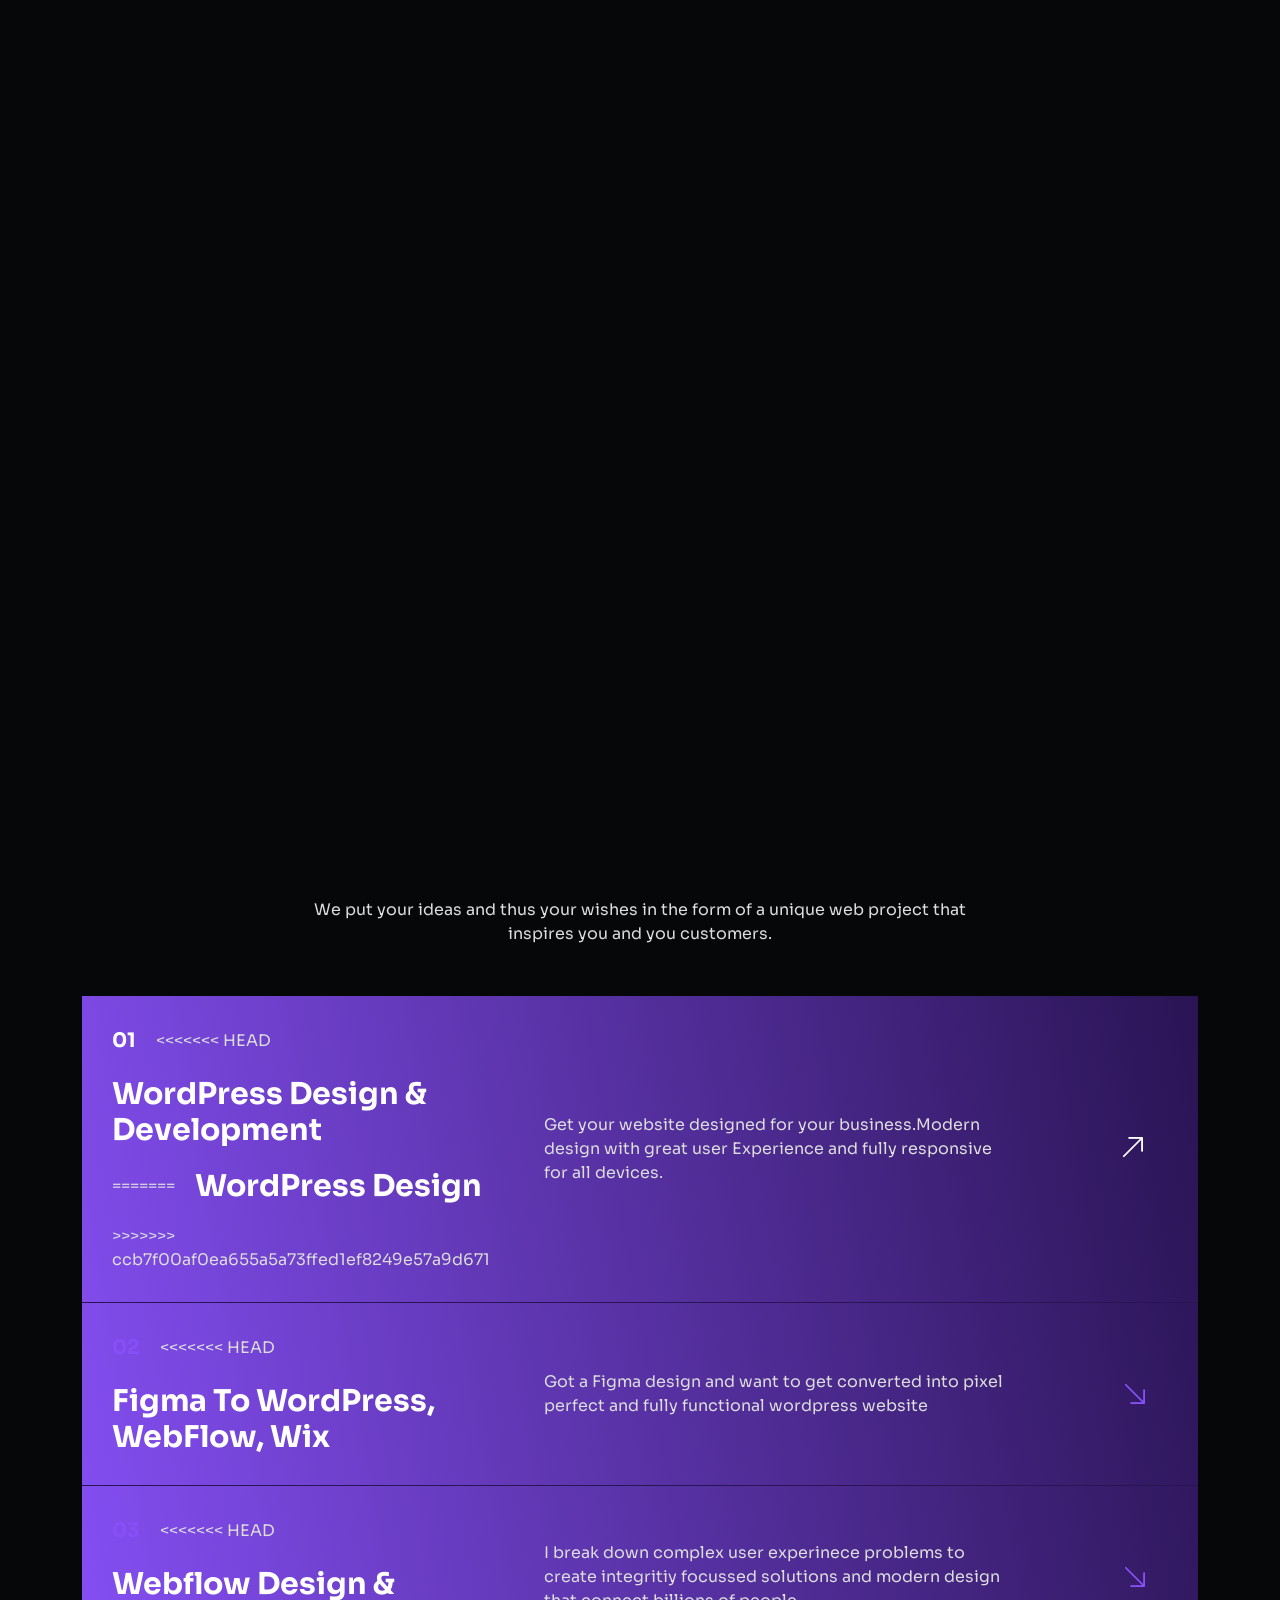
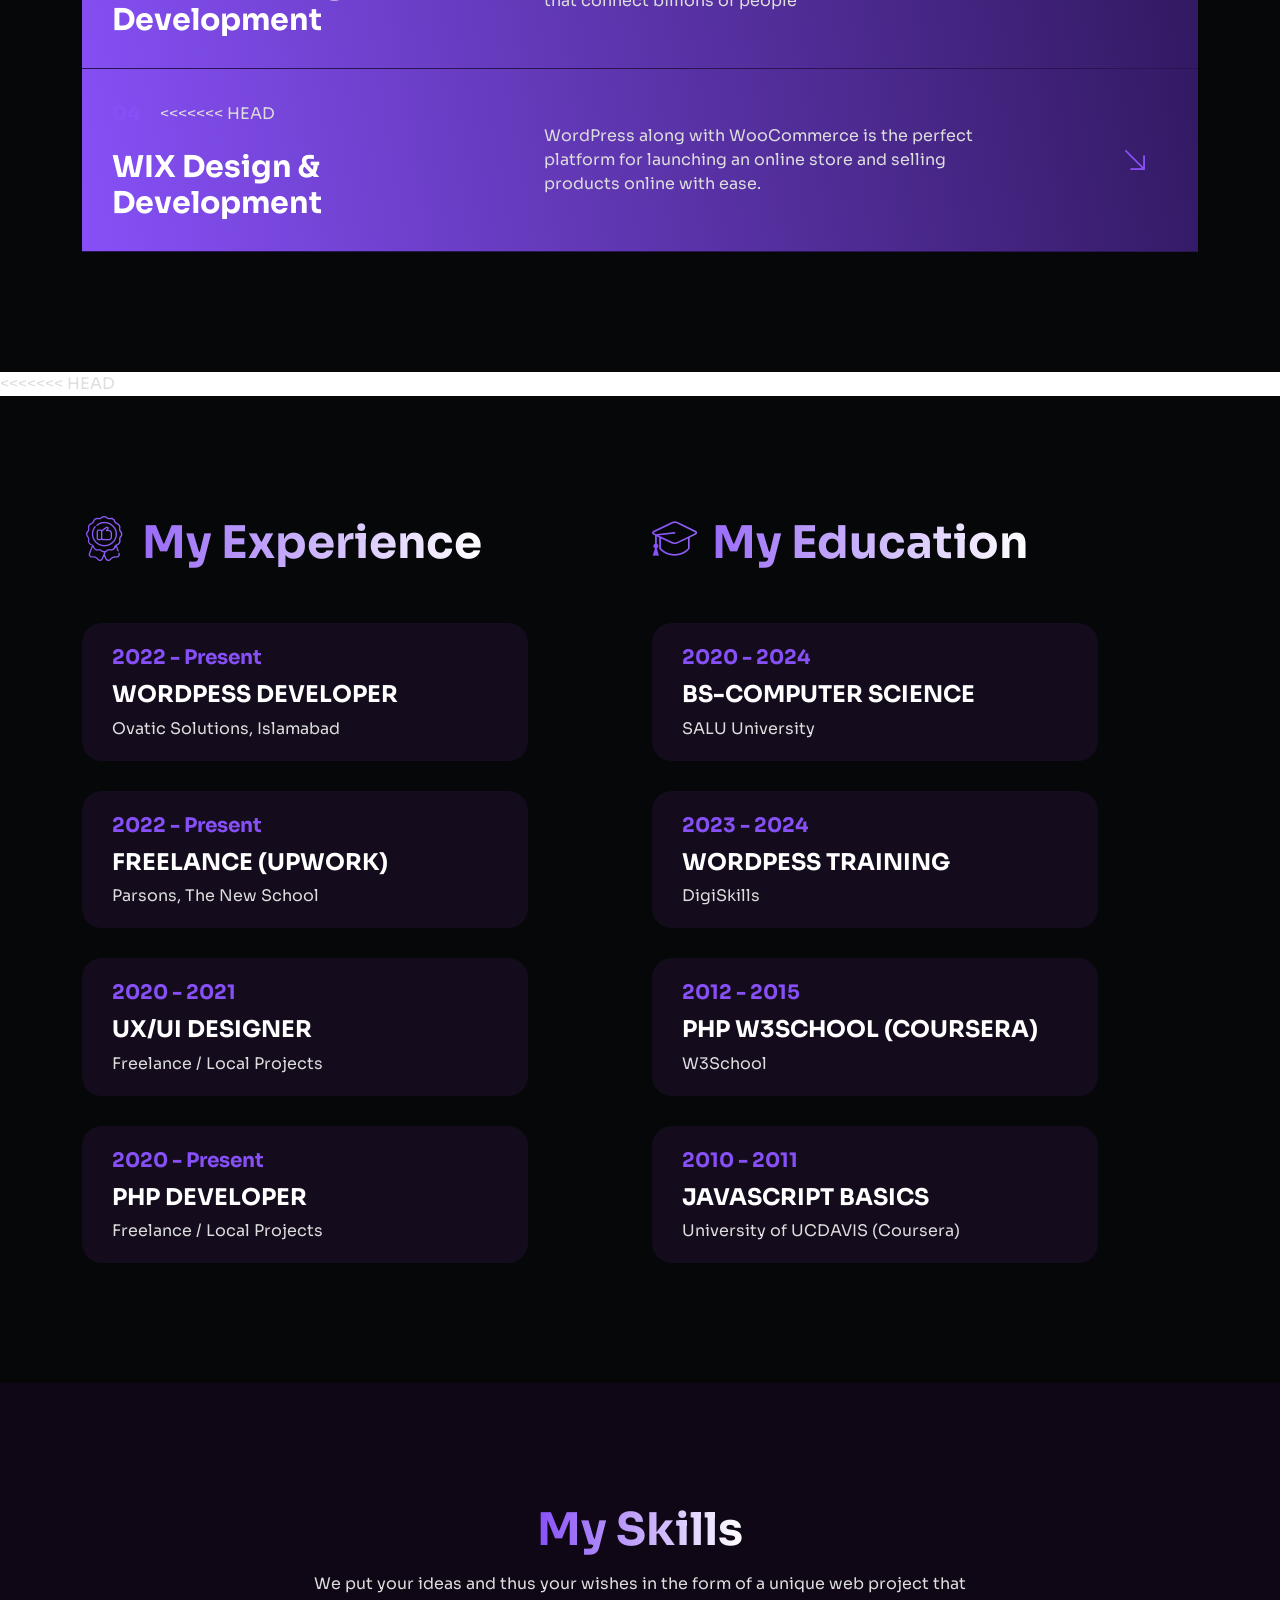
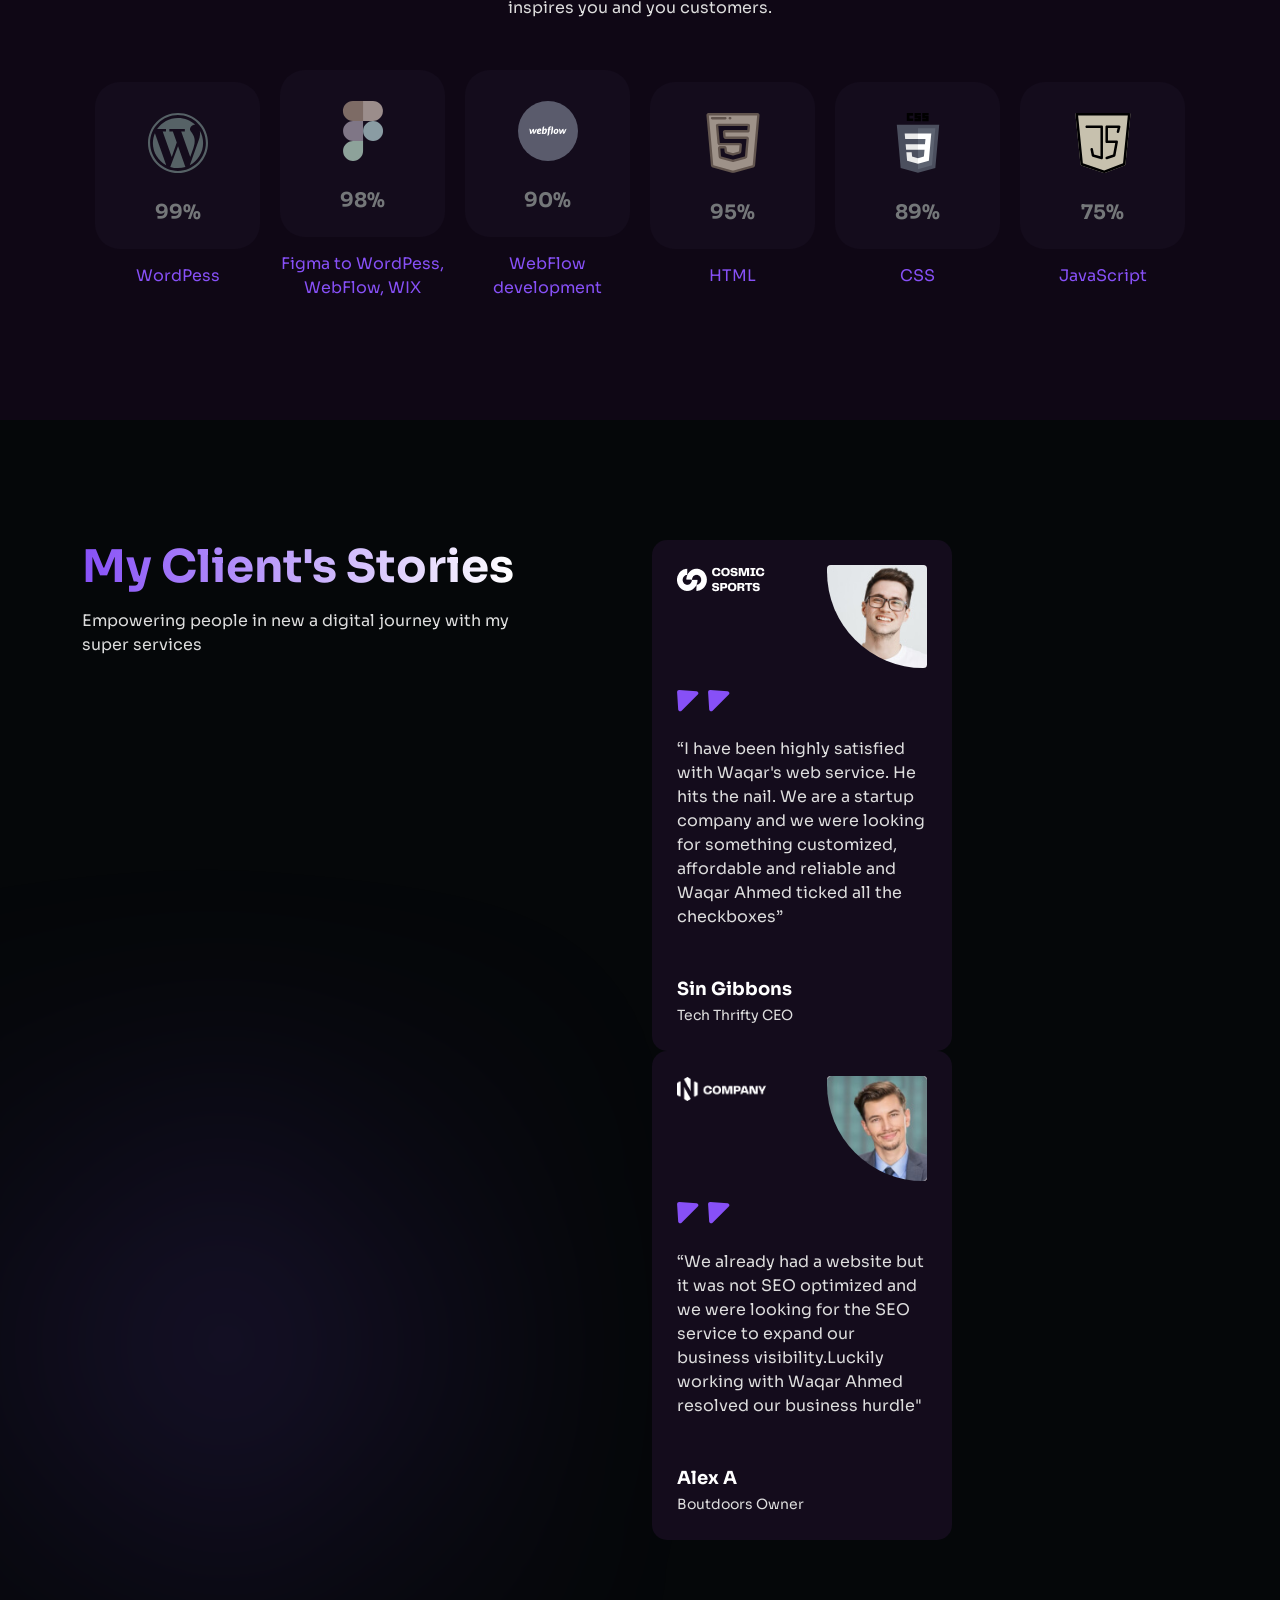
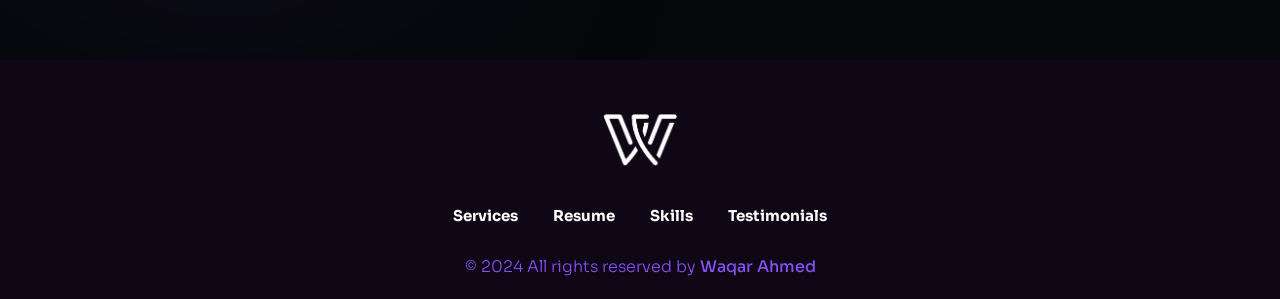
==== index.html @ bc9e4474 "Update index.html" ====
﻿<!DOCTYPE html>
<html class="no-js" lang="en">

<head>
    <meta charset="utf-8">
    <meta http-equiv="x-ua-compatible" content="ie=edge">
    <meta name="viewport" content="width=device-width, initial-scale=1">
    <meta name="description" content="">

    <!-- Site Title -->
    <title>Waqar`s Portfolio</title>

    <!-- Place favicon.ico in the root directory -->
    <link rel="apple-touch-icon" href="assets/img/favicon.png">
    <link rel="shortcut icon" type="image/png" href="assets/img/favicon.png">

    <!-- CSS here -->
    <link rel="stylesheet" href="assets/css/animate.min.css">
    <link rel="stylesheet" href="assets/css/bootstrap.min.css">
    <link rel="stylesheet" href="assets/css/font-awesome-pro.min.css">
    <link rel="stylesheet" href="assets/css/flaticon_gerold.css">
    <link rel="stylesheet" href="assets/css/nice-select.css">
    <link rel="stylesheet" href="assets/css/backToTop.css">
    <link rel="stylesheet" href="assets/css/owl.carousel.min.css">
    <link rel="stylesheet" href="assets/css/odometer-theme-default.css">
    <link rel="stylesheet" href="assets/css/magnific-popup.css">

    <link rel="stylesheet" href="assets/css/main.css">
    <link rel="stylesheet" href="assets/css/light-mode.css">
    <link rel="stylesheet" href="assets/css/responsive.css">
    <link rel="stylesheet" href="assets/css/font-1.css">
    <link rel="stylesheet" href="assets/css/font-2.css">
    <style>
        a{
            color: #fff;
        }
    </style>
   
    
</head>

<body>

    <!-- Preloader Area Start -->
    <div class="preloader">
        <svg viewbox="0 0 1000 1000" preserveaspectratio="none">
            <path id="preloaderSvg" d="M0,1005S175,995,500,995s500,5,500,5V0H0Z"></path>
        </svg>

        <div class="preloader-heading">
            <div class="load-text">
                <span>L</span>
                <span>o</span>
                <span>a</span>
                <span>d</span>
                <span>i</span>
                <span>n</span>
                <span>g</span>
            </div>
        </div>
    </div>
    <!-- Preloader Area End -->


    <!-- start: Back To Top -->
    <div class="progress-wrap" id="scrollUp">
        <svg class="progress-circle svg-content" width="100%" height="100%" viewbox="-1 -1 102 102">
            <path d="M50,1 a49,49 0 0,1 0,98 a49,49 0 0,1 0,-98"></path>
        </svg>
    </div>
    <!-- end: Back To Top -->

    <!-- HEADER START -->
    <header class="tj-header-area header-absolute">
        <div class="container">
            <div class="row">
                <div class="col-12 d-flex flex-wrap align-items-center">

                    <div class="logo-box">
                        <a href="index.html">
                            <img src="assets/img/logo/logo1.png" alt="">
                        </a>
                    </div>

                

                    <div class="header-menu">
                        <nav>
                            <ul>
                                <li><a href="#services-section">Services</a></li>
                                <li><a href="#resume-section">Resume</a></li>
                                <li><a href="#skills-section">Skills</a></li>
                                <li><a href="#testimonials-section">Testimonials</a></li>
                            </ul>
                        </nav>
                    </div>

                    <div class="header-button">
<<<<<<< HEAD
                        <a href="https://www.upwork.com/freelancers/~0194a8b524a19029cb" class="btn tj-btn-primary">Hire me!</a>

                    </div>

                    <div class="menu-bar d-lg-none">
                        <button>
                            <span></span>
                            <span></span>
                            <span></span>
                            <span></span>
                        </button>
                    </div>
                </div>
            </div>
        </div>
    </header>
    <header class="tj-header-area header-2 header-sticky sticky-out">
        <div class="container">
            <div class="row">
                <div class="col-12 d-flex flex-wrap align-items-center">

                    <div class="logo-box">
                        <a href="index.html">
                            <img src="assets/img/logo/logo1.png" alt="">
                        </a>
                    </div>


                    <div class="header-menu">
                        <nav>
                            <ul>
                                <li><a href="#services-section">Services</a></li>
                                <li><a href="#resume-section">Resume</a></li>
                                <li><a href="#skills-section">Skills</a></li>
                                <li><a href="#testimonials-section">Testimonials</a></li>
                            </ul>
                        </nav>
                    </div>

                    <div class="header-button">
                        <a href="https://www.upwork.com/freelancers/~017cc9fce6eae03782" class="btn tj-btn-primary">Hire me!</a>
                    </div>

                    <div class="menu-bar d-lg-none">
                        <button>
                            <span></span>
                            <span></span>
                            <span></span>
                            <span></span>
                        </button>
                    </div>
                </div>
            </div>
        </div>
    </header>
    <!-- HEADER END -->

    <main class="site-content" id="content">
        <!-- HERO SECTION START -->
        <section class="hero-section d-flex align-items-center" id="intro">
            <div class="intro_text">
                <svg viewbox="0 0 1320 300">
                    <text x="50%" y="50%" text-anchor="middle">
                        HI
                    </text>
                </svg>
            </div>
            <div class="container">
                <div class="row align-items-center">
                    <div class="col-md-6">
                        <div class="hero-content-box">
                            <span class="hero-sub-title">I am Waqar</span>
                            <h1 class="hero-title">Website Developer
                            </h1>

                            <div class="hero-image-box d-md-none text-center">
                                <img src="assets/img/hero/mee.png" alt="">
                            </div>

                            <p class="lead">I break down complex user experinece
                                problems to create integritiy focussed solutions that connect billions of people</p>
                            <div class="button-box d-flex flex-wrap align-items-center">
<<<<<<< HEAD
                              

                                
                            </div>
                        </div>
                    </div>
                    <div class="col-md-6 d-none d-md-block">
                        <div class="hero-image-box text-center">
                            <img src="assets/img/hero/mee.png" alt="">
                        </div>
                    </div>
                </div>

            </div>
        </section>
        <!-- HERO SECTION END -->

      

       
          <!-- SERVICES SECTION START -->
          <section class="services-section" id="services-section">
            <div class="container">
                <div class="row">
                    <div class="col-md-12">
                        <div class="section-header text-center">
                            <h2 class="section-title wow fadeInUp" data-wow-delay=".3s">My Quality Services</h2>
                            <p class=" wow fadeInUp" data-wow-delay=".4s">We put your ideas and thus your wishes in the
                                form
                                of a unique web project that inspires you
                                and you customers.</p>
                        </div>
                    </div>
                </div>

                <div class="row">
                    <div class="col-md-12">
                        <div class="services-widget position-relative">
                            <div class="service-item current d-flex flex-wrap align-items-center wow fadeInUp" data-wow-delay=".5s">
                                <div class="left-box d-flex flex-wrap align-items-center">
                                    <span class="number">01</span>
<<<<<<< HEAD
                                    <h3 class="service-title">WordPress Design & development</h3>
=======
                                    <h3 class="service-title">WordPress Design</h3>
>>>>>>> ccb7f00af0ea655a5a73ffed1ef8249e57a9d671
                                </div>
                                <div class="right-box">
                                    <p>Get your website designed for your business.Modern design with great user Experience and fully responsive for all devices.</p>
                                </div>
                                <i class="flaticon-up-right-arrow"></i>
                                
                            </div>
                            <div class="service-item d-flex flex-wrap align-items-center wow fadeInUp" data-wow-delay=".6s">
                                <div class="left-box d-flex flex-wrap align-items-center">
                                    <span class="number">02</span>
<<<<<<< HEAD
                                    <h3 class="service-title">Figma to WordPress, WebFlow, Wix</h3>

                                </div>
                                <div class="right-box">
                                    <p>Got a Figma design and want to get converted into pixel perfect and fully functional  wordpress website</p>
                                </div>
                                <i class="flaticon-up-right-arrow"></i>
                             
                            </div>
                            <div class="service-item d-flex flex-wrap align-items-center wow fadeInUp" data-wow-delay=".7s">
                                <div class="left-box d-flex flex-wrap align-items-center">
                                    <span class="number">03</span>
<<<<<<< HEAD
                                    <h3 class="service-title">Webflow Design & development</h3>

                                </div>
                                <div class="right-box">
                                    <p>I break down complex user experinece problems to create integritiy focussed
                                        solutions and modern design
                                        that connect billions of people</p>
                                </div>
                                <i class="flaticon-up-right-arrow"></i>
                               
                            </div>
                            <div class="service-item d-flex flex-wrap align-items-center wow fadeInUp" data-wow-delay=".8s">
                                <div class="left-box d-flex flex-wrap align-items-center">
                                    <span class="number">04</span>
<<<<<<< HEAD
                                    <h3 class="service-title">WIX Design & development</h3>

                                </div>
                                <div class="right-box">
                                    <p>WordPress along with WooCommerce is the perfect platform for launching an online store and selling products online with ease.</p>
                                </div>
                                <i class="flaticon-up-right-arrow"></i>
                               
                            </div>
                            <div class="active-bg wow fadeInUp" data-wow-delay=".5s"></div>
                        </div>
                    </div>
                </div>
            </div>
        </section>
        <!-- SERVICES SECTION END -->

<<<<<<< HEAD

       
       
        <!-- RESUME SECTION START -->
        <section class="resume-section" id="resume-section">
            <div class="container">
                <div class="row">
                    <div class="col-md-6">
                        <div class="section-header wow fadeInUp" data-wow-delay=".3s">
                            <h2 class="section-title"><i class="flaticon-recommendation"></i> My Experience</h2>
                        </div>

                        <div class="resume-widget">
                            <div class="resume-item wow fadeInLeft" data-wow-delay=".4s">
                                <div class="time">
                                    2022 - Present
                                </div>
                                <h3 class="resume-title">WordPess Developer</h3>
                                <div class="institute">
                                    Ovatic Solutions, Islamabad
                                </div>
                            </div>
                            <div class="resume-item wow fadeInLeft" data-wow-delay=".5s">
                                <div class="time">
                                    2022 - Present
                                </div>
                                <h3 class="resume-title">Freelance (Upwork)</h3>
                                <div class="institute">
                                    Parsons, The New School
                                </div>
                            </div>
                            <div class="resume-item wow fadeInLeft" data-wow-delay=".6s">
                                <div class="time">
                                    2020 - 2021
                                </div>
                                <h3 class="resume-title">UX/UI Designer</h3>
                                <div class="institute">
                                    Freelance / Local Projects
                                </div>
                            </div>
                            <div class="resume-item wow fadeInLeft" data-wow-delay=".7s">
                                <div class="time">
                                    2020 - Present
                                </div>
                                <h3 class="resume-title">PHP Developer</h3>
                                <div class="institute">
                                    Freelance / Local Projects
                                </div>
                            </div>
                        </div>
                    </div>

                    <div class="col-md-6">
                        <div class="section-header wow fadeInUp" data-wow-delay=".4s">
                            <h2 class="section-title"><i class="flaticon-graduation-cap"></i> My Education</h2>
                        </div>

                        <div class="resume-widget">
                            <div class="resume-item wow fadeInRight" data-wow-delay=".5s">
                                <div class="time">
                                    2020 - 2024
                                </div>
                                <h3 class="resume-title">BS-Computer science</h3>
                                <div class="institute">
                                    SALU University
                                </div>
                            </div>
                            <div class="resume-item wow fadeInRight" data-wow-delay=".6s">
                                <div class="time">
                                    2023 - 2024
                                </div>
                                <h3 class="resume-title">WordPess Training</h3>
                                <div class="institute">
                                   DigiSkills
                                </div>
                            </div>
                            <div class="resume-item wow fadeInRight" data-wow-delay=".7s">
                                <div class="time">
                                    2012 - 2015
                                </div>
                                <h3 class="resume-title">PHP W3School (Coursera)</h3>
                                <div class="institute">
                                    W3School
                                </div>
                            </div>
                            <div class="resume-item wow fadeInRight" data-wow-delay=".8s">
                                <div class="time">
                                    2010 - 2011
                                </div>
                                <h3 class="resume-title">JavaScript Basics</h3>
                                <div class="institute">
                                    University of UCDAVIS (Coursera)
                                </div>
                            </div>
                        </div>
                    </div>
                </div>
            </div>
        </section>
        <!-- RESUME SECTION END -->

        <!-- SKILLS SECTION START -->
        <section class="skills-section" id="skills-section">
            <div class="container">
                <div class="row">
                    <div class="col-md-12">
                        <div class="section-header text-center">
                            <h2 class="section-title wow fadeInUp" data-wow-delay=".3s">My Skills</h2>
                            <p class=" wow fadeInUp" data-wow-delay=".4s">We put your ideas and thus your wishes in the
                                form of a unique web project that inspires
                                you
                                and you customers.</p>
                        </div>
                    </div>
                </div>

                <div class="row">
                    <div class="col-md-12">
                        <div class="skills-widget d-flex flex-wrap justify-content-center align-items-center">

                            <div class="skill-item wow fadeInUp" data-wow-delay=".6s">
                                <div class="skill-inner">
                                    <div class="icon-box">
                                        <img src="assets/img/icons/wp.svg" alt="">
                                    </div>
                                    <div class="number">99%</div>
                                </div>
                                <p>WordPess</p>
                            </div>

                            <div class="skill-item wow fadeInUp" data-wow-delay=".3s">
                                <div class="skill-inner">
                                    <div class="icon-box">
                                        <img src="assets/img/icons/figma.svg" alt="">
                                    </div>
                                    <div class="number">98%</div>
                                </div>
                                <p>Figma to WordPess, WebFlow, WIX</p>
                            </div>

                            <div class="skill-item wow fadeInUp" data-wow-delay=".4s">
                                <div class="skill-inner">
                                    <div class="icon-box">
                                        <img src="assets/img/icons/webflow-svgrepo-com.svg" alt="">
                                    </div>
                                    <div class="number">90%</div>
                                </div>
                                <p>WebFlow development</p>
                            </div>

                            <div class="skill-item wow fadeInUp" data-wow-delay=".5s">
                                <div class="skill-inner">
                                    <div class="icon-box">
                                        <img src="assets/img/icons/html-svgrepo-com.svg" alt="">
                                    </div>
                                    <div class="number">95%</div>
                                </div>
                                <p>HTML</p>
                            </div>

                           

                            <div class="skill-item wow fadeInUp" data-wow-delay=".7s">
                                <div class="skill-inner">
                                    <div class="icon-box">
                                        <img src="assets/img/icons/css-3-logo-svgrepo-com.svg" alt="">
                                    </div>
                                    <div class="number">89%</div>
                                </div>
                                <p>CSS</p>
                            </div>

                            <div class="skill-item wow fadeInUp" data-wow-delay=".8s">
                                <div class="skill-inner">
                                    <div class="icon-box">
                                        <img src="assets/img/icons/js.svg" alt="">
                                    </div>
                                    <div class="number">75%</div>
                                </div>
                                <p>JavaScript</p>
                            </div>

                        </div>
                    </div>
                </div>
            </div>
        </section>
        <!-- SKILLS SECTION END -->

        <!-- TESTIMONIAL SECTION START -->
        <section class="testimonial-section" id="testimonials-section">
            <div class="container">
                <div class="row">
                    <div class="col-lg-5">
                        <div class="section-header">
                            <h2 class="section-title wow fadeInLeft" data-wow-delay=".3s">My Client's Stories</h2>
                            <p class=" wow fadeInLeft" data-wow-delay=".4s">Empowering people in new a digital journey
                                with my super services</p>
                        </div>
                    </div>

                    <div class="col-lg-7 col-xl-6 offset-xl-1">
                        <div class="testimonials-widget wow fadeInRight" data-wow-delay=".5s">
                            <div class="owl-carousel testimonial-carousel">
                                <div class="testimonial-item">
                                    <div class="top-area d-flex flex-wrap justify-content-between">
                                        <div class="logo-box">
                                            <img src="assets/img/testimonials/logo/1.png" alt="">
                                        </div>
                                        <div class="image-box">
                                            <img src="assets/img/testimonials/user/1.jpg" alt="">
                                        </div>
                                    </div>
                                    <div class="icon-box">
                                        <svg width="22" height="22" viewbox="0 0 22 22" fill="none" xmlns="http://www.w3.org/2000/svg">
                                            <path d="M0.105431 2.18998C0.0301532 0.988687 1.02531 -0.00647222 2.2266 0.0688056L19.4961 1.15097C21.2148 1.25867 22.0029 3.34358 20.7852 4.56127L4.5979 20.7486C3.3802 21.9663 1.2953 21.1781 1.1876 19.4594L0.105431 2.18998Z" fill="url(#paint0_linear_263_588)"></path>
                                            <defs>
                                                <lineargradient id="paint0_linear_263_588" x1="-0.0363755" y1="-0.0729998" x2="35.3333" y2="-0.0729991" gradientunits="userSpaceOnUse">
                                                    <stop offset="1" stop-color="var(--tj-theme-primary)"></stop>
                                                    <stop offset="1" stop-color="#140C1C" stop-opacity="0"></stop>
                                                </lineargradient>
                                            </defs>
                                        </svg>
                                        <svg width="22" height="22" viewbox="0 0 22 22" fill="none" xmlns="http://www.w3.org/2000/svg">
                                            <path d="M0.105431 2.18998C0.0301532 0.988687 1.02531 -0.00647222 2.2266 0.0688056L19.4961 1.15097C21.2148 1.25867 22.0029 3.34358 20.7852 4.56127L4.5979 20.7486C3.3802 21.9663 1.2953 21.1781 1.1876 19.4594L0.105431 2.18998Z" fill="url(#paint0_linear_263_589)"></path>
                                            <defs>
                                                <lineargradient id="paint0_linear_263_589" x1="-0.0363755" y1="-0.0729998" x2="35.3333" y2="-0.0729991" gradientunits="userSpaceOnUse">
                                                    <stop offset="1" stop-color="var(--tj-theme-primary)"></stop>
                                                    <stop offset="1" stop-color="#140C1C" stop-opacity="0"></stop>
                                                </lineargradient>
                                            </defs>
                                        </svg>
                                    </div>
                                    <p class="quote">“I have been highly satisfied with Waqar's web service. He hits the nail. We are a startup company and we were looking for something customized, affordable and reliable and Waqar Ahmed ticked all the checkboxes” </p>
                                    <h4 class="name">Sin Gibbons</h4>
                                    <span class="designation">Tech Thrifty CEO</span>
                                </div>
                                <div class="testimonial-item">
                                    <div class="top-area d-flex flex-wrap justify-content-between">
                                        <div class="logo-box">
                                            <img src="assets/img/testimonials/logo/2.png" alt="">
                                        </div>
                                        <div class="image-box">
                                            <img src="assets/img/testimonials/user/2.jpg" alt="">
                                        </div>
                                    </div>
                                    <div class="icon-box">
                                        <svg width="22" height="22" viewbox="0 0 22 22" fill="none" xmlns="http://www.w3.org/2000/svg">
                                            <path d="M0.105431 2.18998C0.0301532 0.988687 1.02531 -0.00647222 2.2266 0.0688056L19.4961 1.15097C21.2148 1.25867 22.0029 3.34358 20.7852 4.56127L4.5979 20.7486C3.3802 21.9663 1.2953 21.1781 1.1876 19.4594L0.105431 2.18998Z" fill="url(#paint0_linear_263_511)"></path>
                                            <defs>
                                                <lineargradient id="paint0_linear_263_511" x1="-0.0363755" y1="-0.0729998" x2="35.3333" y2="-0.0729991" gradientunits="userSpaceOnUse">
                                                    <stop offset="1" stop-color="var(--tj-theme-primary)"></stop>
                                                    <stop offset="1" stop-color="#140C1C" stop-opacity="0"></stop>
                                                </lineargradient>
                                            </defs>
                                        </svg>
                                        <svg width="22" height="22" viewbox="0 0 22 22" fill="none" xmlns="http://www.w3.org/2000/svg">
                                            <path d="M0.105431 2.18998C0.0301532 0.988687 1.02531 -0.00647222 2.2266 0.0688056L19.4961 1.15097C21.2148 1.25867 22.0029 3.34358 20.7852 4.56127L4.5979 20.7486C3.3802 21.9663 1.2953 21.1781 1.1876 19.4594L0.105431 2.18998Z" fill="url(#paint0_linear_263_510)"></path>
                                            <defs>
                                                <lineargradient id="paint0_linear_263_510" x1="-0.0363755" y1="-0.0729998" x2="35.3333" y2="-0.0729991" gradientunits="userSpaceOnUse">
                                                    <stop offset="1" stop-color="var(--tj-theme-primary)"></stop>
                                                    <stop offset="1" stop-color="#140C1C" stop-opacity="0"></stop>
                                                </lineargradient>
                                            </defs>
                                        </svg>
                                    </div>
                                    <p class="quote">“We already had a website but it was not SEO optimized and we were looking for the SEO service to expand our business visibility.Luckily working with Waqar Ahmed resolved our business hurdle"
                                    </p>
                                    <h4 class="name">Alex A</h4>
                                    <span class="designation">Boutdoors Owner</span>
                                </div>
                                
                            </div>
                        </div>
                    </div>
                </div>
            </div>
        </section>
        <!-- TESTIMONIAL SECTION END -->

        

        <!-- BEGIN: Contact Form Success Modal Message -->
        <div class="modal contact_modal" id="message_sent" tabindex="-1">
            <div class="modal-dialog">
                <div class="modal-content">
                    <div class="modal-header">
                        <span class="modal-title"><strong>Message Sent Successfully</strong></span>
                        <button type="button" class="close" data-bs-dismiss="modal" aria-label="Close"><i class="fas fa-times"></i></button>
                    </div>
                    <div class="modal-body">
                        <p>Thank you for contacting us. We will get back to you shortly.<br>Have a great day!</p>
                    </div>
                    <div class="modal-footer">
                        <button type="button" class="btn" data-bs-dismiss="modal">Close</button>
                    </div>
                </div>
            </div>
        </div>
        <!-- END: Contact Form Success Modal Message -->

        <!-- BEGIN: Contact Form Fail Modal Message -->
        <div class="modal contact_modal failed" id="message_fail" tabindex="-1">
            <div class="modal-dialog">
                <div class="modal-content">
                    <div class="modal-header">
                        <span class="modal-title"><strong>Error</strong></span>
                        <button type="button" class="close" data-bs-dismiss="modal" aria-label="Close"><i class="fas fa-times"></i></button>
                    </div>
                    <div class="modal-body">
                        <p>Oops! Something went wrong, please try again.</p>
                    </div>
                    <div class="modal-footer">
                        <button type="button" class="btn" data-bs-dismiss="modal">Close</button>
                    </div>
                </div>
            </div>
        </div>
        <!-- END: Contact Form Fail Modal Message End -->
    </main>

    <!-- FOOTER AREA START -->
    <footer class="tj-footer-area">
        <div class="container">
            <div class="row">
                <div class="col-md-12 text-center">
                    <div class="footer-logo-box">
                        <a href="#"><img src="assets/img/logo/logo1.png" alt=""></a>
                    </div>
                    <div class="footer-menu">
                        <nav>
                            <ul>
                                <li><a href="#services-section">Services</a></li>
                                <li><a href="#resume-section">Resume</a></li>
                                <li><a href="#skills-section">Skills</a></li>
                                <li><a href="#testimonials-section">Testimonials</a></li>
                            </ul>
                        </nav>
                    </div>
                    <div class="copy-text">
                        <p>&copy; 2024 All rights reserved by <a href="#" target="_blank">Waqar Ahmed</a></p>
                    </div>
                </div>
            </div>
        </div>
    </footer>
    <!-- FOOTER AREA END -->


    <!-- CSS here -->
    <script src="assets/js/jquery.min.js"></script>
    <script src="assets/js/bootstrap.bundle.min.js"></script>
    <script src="assets/js/nice-select.min.js"></script>
    <script src="assets/js/backToTop.js"></script>
    <script src="assets/js/smooth-scroll.js"></script>
    <script src="assets/js/appear.min.js"></script>
    <script src="assets/js/wow.min.js"></script>
    <script src="assets/js/gsap.min.js"></script>
    <script src="assets/js/one-page-nav.js"></script>
    <script src="assets/js/lightcase.js"></script>
    <script src="assets/js/owl.carousel.min.js"></script>
    <script src="assets/js/isotope.pkgd.min.js"></script>
    <script src="assets/js/odometer.min.js"></script>
    <script src="assets/js/magnific-popup.js"></script>
    <script src="assets/js/validate.min.js"></script>

    <script src="assets/js/main.js"></script>
</body>

</html>
---- assets/css/flaticon_gerold.css ----
/*!
*    ______ _       _   _
*    |  ____| |     | | (_)
*    | |__  | | __ _| |_ _  ___ ___  _ __
*    |  __| | |/ _` | __| |/ __/ _ \| '_ \
*    | |    | | (_| | |_| | (_| (_) | | | |
*    |_|    |_|\__,_|\__|_|\___\___/|_| |_|
*
*         https://www.flaticon.com
*/

@font-face {
	font-family: "flaticon_gerold";
	src: url("../fonts/flaticon_gerold.woff2")
			format("woff2"),
		url("../fonts/flaticon_gerold.woff")
			format("woff"),
		url("../fonts/flaticon_gerold.eot")
			format("embedded-opentype"),
		url("../fonts/flaticon_gerold.ttf")
			format("truetype"),
		url("../fonts/flaticon_gerold.svg")
			format("svg");
}

i[class^="flaticon-"]:before,
i[class*=" flaticon-"]:before {
	font-family: flaticon_gerold !important;
	font-style: normal;
	font-weight: normal !important;
	font-variant: normal;
	text-transform: none;
	line-height: 1;
	-webkit-font-smoothing: antialiased;
	-moz-osx-font-smoothing: grayscale;
}

.flaticon-up-right-arrow:before {
    content: "\f101";
}
.flaticon-clock:before {
    content: "\f102";
}
.flaticon-calendar:before {
    content: "\f103";
}
.flaticon-phone-call:before {
    content: "\f104";
}
.flaticon-mail-inbox-app:before {
    content: "\f105";
}
.flaticon-location:before {
    content: "\f106";
}
.flaticon-management-service:before {
    content: "\f107";
}
.flaticon-home-button:before {
    content: "\f108";
}
.flaticon-suitcase:before {
    content: "\f109";
}
.flaticon-resume:before {
    content: "\f10a";
}
.flaticon-skill-development:before {
    content: "\f10b";
}
.flaticon-rating:before {
    content: "\f10c";
}
.flaticon-communicate:before {
    content: "\f10d";
}
.flaticon-design:before {
    content: "\f10e";
}
.flaticon-3d-movie:before {
    content: "\f10f";
}
.flaticon-ux-design:before {
    content: "\f110";
}
.flaticon-web-design:before {
    content: "\f111";
}
.flaticon-ui-design:before {
    content: "\f112";
}
.flaticon-seo:before {
    content: "\f113";
}
.flaticon-user-experience:before {
    content: "\f114";
}
.flaticon-experience:before {
    content: "\f115";
}
.flaticon-certificate:before {
    content: "\f116";
}
.flaticon-recommendation:before {
    content: "\f117";
}
.flaticon-school:before {
    content: "\f118";
}
.flaticon-mortarboard:before {
    content: "\f119";
}
.flaticon-graduation-cap:before {
    content: "\f11a";
}
.flaticon-download:before {
    content: "\f11b";
}
---- assets/css/nice-select.css ----
.nice-select {
  -webkit-tap-highlight-color: transparent;
  background-color: #fff;
  border-radius: 5px;
  border: solid 1px #e8e8e8;
  box-sizing: border-box;
  clear: both;
  cursor: pointer;
  display: block;
  float: left;
  font-family: inherit;
  font-size: 14px;
  font-weight: normal;
  height: 42px;
  line-height: 40px;
  outline: none;
  padding-left: 18px;
  padding-right: 30px;
  position: relative;
  text-align: left !important;
  -webkit-transition: all 0.2s ease-in-out;
  transition: all 0.2s ease-in-out;
  -webkit-user-select: none;
     -moz-user-select: none;
      -ms-user-select: none;
          user-select: none;
  white-space: nowrap;
  width: auto; }
  .nice-select:hover {
    border-color: #dbdbdb; }
  .nice-select:active, .nice-select.open, .nice-select:focus {
    border-color: #999; }
  .nice-select:after {
    border-bottom: 2px solid #999;
    border-right: 2px solid #999;
    content: '';
    display: block;
    height: 5px;
    margin-top: -4px;
    pointer-events: none;
    position: absolute;
    right: 12px;
    top: 50%;
    -webkit-transform-origin: 66% 66%;
        -ms-transform-origin: 66% 66%;
            transform-origin: 66% 66%;
    -webkit-transform: rotate(45deg);
        -ms-transform: rotate(45deg);
            transform: rotate(45deg);
    -webkit-transition: all 0.15s ease-in-out;
    transition: all 0.15s ease-in-out;
    width: 5px; }
  .nice-select.open:after {
    -webkit-transform: rotate(-135deg);
        -ms-transform: rotate(-135deg);
            transform: rotate(-135deg); }
  .nice-select.open .list {
    opacity: 1;
    pointer-events: auto;
    -webkit-transform: scale(1) translateY(0);
        -ms-transform: scale(1) translateY(0);
            transform: scale(1) translateY(0); }
  .nice-select.disabled {
    border-color: #ededed;
    color: #999;
    pointer-events: none; }
    .nice-select.disabled:after {
      border-color: #cccccc; }
  .nice-select.wide {
    width: 100%; }
    .nice-select.wide .list {
      left: 0 !important;
      right: 0 !important; }
  .nice-select.right {
    float: right; }
    .nice-select.right .list {
      left: auto;
      right: 0; }
  .nice-select.small {
    font-size: 12px;
    height: 36px;
    line-height: 34px; }
    .nice-select.small:after {
      height: 4px;
      width: 4px; }
    .nice-select.small .option {
      line-height: 34px;
      min-height: 34px; }
  .nice-select .list {
    background-color: #fff;
    border-radius: 5px;
    box-shadow: 0 0 0 1px rgba(68, 68, 68, 0.11);
    box-sizing: border-box;
    margin-top: 4px;
    opacity: 0;
    overflow: hidden;
    padding: 0;
    pointer-events: none;
    position: absolute;
    top: 100%;
    left: 0;
    -webkit-transform-origin: 50% 0;
        -ms-transform-origin: 50% 0;
            transform-origin: 50% 0;
    -webkit-transform: scale(0.75) translateY(-21px);
        -ms-transform: scale(0.75) translateY(-21px);
            transform: scale(0.75) translateY(-21px);
    -webkit-transition: all 0.2s cubic-bezier(0.5, 0, 0, 1.25), opacity 0.15s ease-out;
    transition: all 0.2s cubic-bezier(0.5, 0, 0, 1.25), opacity 0.15s ease-out;
    z-index: 9; }
    .nice-select .list:hover .option:not(:hover) {
      background-color: transparent !important; }
  .nice-select .option {
    cursor: pointer;
    font-weight: 400;
    line-height: 40px;
    list-style: none;
    min-height: 40px;
    outline: none;
    padding-left: 18px;
    padding-right: 29px;
    text-align: left;
    -webkit-transition: all 0.2s;
    transition: all 0.2s; }
    .nice-select .option:hover, .nice-select .option.focus, .nice-select .option.selected.focus {
      background-color: #f6f6f6; }
    .nice-select .option.selected {
      font-weight: bold; }
    .nice-select .option.disabled {
      background-color: transparent;
      color: #999;
      cursor: default; }

.no-csspointerevents .nice-select .list {
  display: none; }

.no-csspointerevents .nice-select.open .list {
  display: block; }
---- assets/css/backToTop.css ----
.progress-wrap {
	position: fixed;
	right: 50px;
	bottom: 50px;
	height: 46px;
	width: 46px;
	cursor: pointer;
	display: block;
	border-radius: 50px;
	box-shadow: inset 0 0 0 2px rgba(135, 80, 247, 0.5);
	z-index: 99;
	opacity: 0;
	visibility: hidden;
	transform: translateY(15px);
	-webkit-transition: all 200ms linear;
	transition: all 200ms linear;
}

.progress-wrap.active-progress {
	opacity: 1;
	visibility: visible;
	transform: translateY(0);
}

.progress-wrap::after {
	position: absolute;
	content: "\f176";
	font-family: "Font Awesome 5 Pro";
	text-align: center;
	line-height: 46px;
	font-size: 20px;
	color: var(--tj-theme-primary);
	left: 0;
	top: 0;
	height: 46px;
	width: 46px;
	cursor: pointer;
	display: block;
	z-index: 1;
	-webkit-transition: all 200ms linear;
	transition: all 200ms linear;
}

.progress-wrap svg path {
	fill: none;
}

.progress-wrap svg.progress-circle path {
	stroke: var(--tj-theme-primary);
	stroke-width: 4;
	box-sizing: border-box;
	-webkit-transition: all 200ms linear;
	transition: all 200ms linear;
}
---- assets/css/odometer-theme-default.css ----
.odometer.odometer-auto-theme, .odometer.odometer-theme-default {
  display: -moz-inline-box;
  -moz-box-orient: vertical;
  display: inline-block;
  vertical-align: middle;
  *vertical-align: auto;
  position: relative;
}
.odometer.odometer-auto-theme, .odometer.odometer-theme-default {
  *display: inline;
}
.odometer.odometer-auto-theme .odometer-digit, .odometer.odometer-theme-default .odometer-digit {
  display: -moz-inline-box;
  -moz-box-orient: vertical;
  display: inline-block;
  vertical-align: middle;
  *vertical-align: auto;
  position: relative;
}
.odometer.odometer-auto-theme .odometer-digit, .odometer.odometer-theme-default .odometer-digit {
  *display: inline;
}
.odometer.odometer-auto-theme .odometer-digit .odometer-digit-spacer, .odometer.odometer-theme-default .odometer-digit .odometer-digit-spacer {
  display: -moz-inline-box;
  -moz-box-orient: vertical;
  display: inline-block;
  vertical-align: middle;
  *vertical-align: auto;
  visibility: hidden;
}
.odometer.odometer-auto-theme .odometer-digit .odometer-digit-spacer, .odometer.odometer-theme-default .odometer-digit .odometer-digit-spacer {
  *display: inline;
}
.odometer.odometer-auto-theme .odometer-digit .odometer-digit-inner, .odometer.odometer-theme-default .odometer-digit .odometer-digit-inner {
  text-align: left;
  display: block;
  position: absolute;
  top: 0;
  left: 0;
  right: 0;
  bottom: 0;
  overflow: hidden;
}
.odometer.odometer-auto-theme .odometer-digit .odometer-ribbon, .odometer.odometer-theme-default .odometer-digit .odometer-ribbon {
  display: block;
}
.odometer.odometer-auto-theme .odometer-digit .odometer-ribbon-inner, .odometer.odometer-theme-default .odometer-digit .odometer-ribbon-inner {
  display: block;
  -webkit-backface-visibility: hidden;
}
.odometer.odometer-auto-theme .odometer-digit .odometer-value, .odometer.odometer-theme-default .odometer-digit .odometer-value {
  display: block;
  -webkit-transform: translateZ(0);
}
.odometer.odometer-auto-theme .odometer-digit .odometer-value.odometer-last-value, .odometer.odometer-theme-default .odometer-digit .odometer-value.odometer-last-value {
  position: absolute;
}
.odometer.odometer-auto-theme.odometer-animating-up .odometer-ribbon-inner, .odometer.odometer-theme-default.odometer-animating-up .odometer-ribbon-inner {
  -webkit-transition: -webkit-transform 2s;
  -moz-transition: -moz-transform 2s;
  -ms-transition: -ms-transform 2s;
  -o-transition: -o-transform 2s;
  transition: transform 2s;
}
.odometer.odometer-auto-theme.odometer-animating-up.odometer-animating .odometer-ribbon-inner, .odometer.odometer-theme-default.odometer-animating-up.odometer-animating .odometer-ribbon-inner {
  -webkit-transform: translateY(-100%);
  -moz-transform: translateY(-100%);
  -ms-transform: translateY(-100%);
  -o-transform: translateY(-100%);
  transform: translateY(-100%);
}
.odometer.odometer-auto-theme.odometer-animating-down .odometer-ribbon-inner, .odometer.odometer-theme-default.odometer-animating-down .odometer-ribbon-inner {
  -webkit-transform: translateY(-100%);
  -moz-transform: translateY(-100%);
  -ms-transform: translateY(-100%);
  -o-transform: translateY(-100%);
  transform: translateY(-100%);
}
.odometer.odometer-auto-theme.odometer-animating-down.odometer-animating .odometer-ribbon-inner, .odometer.odometer-theme-default.odometer-animating-down.odometer-animating .odometer-ribbon-inner {
  -webkit-transition: -webkit-transform 2s;
  -moz-transition: -moz-transform 2s;
  -ms-transition: -ms-transform 2s;
  -o-transition: -o-transform 2s;
  transition: transform 2s;
  -webkit-transform: translateY(0);
  -moz-transform: translateY(0);
  -ms-transform: translateY(0);
  -o-transform: translateY(0);
  transform: translateY(0);
}

.odometer.odometer-auto-theme, .odometer.odometer-theme-default {
  font-family: "Helvetica Neue", sans-serif;
  line-height: 1.1em;
}
.odometer.odometer-auto-theme .odometer-value, .odometer.odometer-theme-default .odometer-value {
  text-align: center;
}
---- assets/css/main.css ----
/*-----------------------------------------------------------------------------------

Theme Name: Gerold - Personal Portfolio HTML5 Template
Theme URI: https://themejunction.net/html/gerold/demo/
Author: Theme-Junction
Author URI: https://themeforest.net/user/theme-junction
Description: Gerold - Personal Portfolio HTML5 Template

-----------------------------------------------------------------------------------
/************ TABLE OF CONTENTS ***************

  Theme Default CSS
	Preloader
	Headers
	Hero Section
	Services Section
	Portfolio Section
	Popup Section
	Resume Section
	Skills Section
	Testimonials Section
	Blog Section
	Blog Standard Page
	Blog Details Page
	Contact Section
	Footer Area
	Sidebar Menu
	Sidebar Widgets
	Breadcrumb Area

**********************************************/

/*
* ===============================
*  START: Theme Default CSS
* ===============================
*/
@import url("../../../../../css2");
@import url("../../../../../css2-1");

:root {
	/* ----------------------------------
   @font family declaration
  ------------------------------------ */
	--tj-ff-body: "Sora", sans-serif;
	--tj-ff-heading: "Sora", sans-serif;
	--tj-ff-russo: "Russo One", sans-serif;
	--tj-ff-fontawesome: "Font Awesome 6 Pro";
	/* ----------------------------------
   @color declaration
  ------------------------------------ */
	--tj-body: #dddddd;
	--tj-white: #ffffff;
	--tj-off-white: #f6f3fc;
	--tj-black: #000000;
	--tj-black-2: #050709;
	--tj-heading-primary: #102039;
	--tj-heading-secondary: #ea1826;
	--tj-theme-primary: #8750f7;
	--tj-theme-secondary: #2a1454;
	--tj-theme-accent-1: #0f0715;
	--tj-theme-accent-2: #140c1c;
	--tj-grey-1: #747779;
	--tj-grey-2: #d9d9d9;
	--tj-grey-3: #dddddd;
	--tj-grey-4: #22272c;
	/* ----------------------------------
   @font weight declaration
  ------------------------------------ */
	--tj-fw-normal: normal;
	--tj-fw-elight: 200;
	--tj-fw-light: 300;
	--tj-fw-regular: 400;
	--tj-fw-medium: 500;
	--tj-fw-sbold: 600;
	--tj-fw-bold: 700;
	--tj-fw-ebold: 800;
	--tj-fw-black: 900;
	/* ----------------------------------
    @font size declaration
  ------------------------------------ */
	--tj-fz-body: 16px;
	--tj-fz-btn: 15px;
	--tj-fz-p: 18px;
	--tj-fz-h1: 65px;
	--tj-fz-h2: 45px;
	--tj-fz-h3: 30px;
	--tj-fz-h4: 24px;
	--tj-fz-h5: 22px;
	--tj-fz-h6: 18px;
	--tj-fz-sub-title: 36px;
}

* {
	margin: 0;
	padding: 0;
	-webkit-box-sizing: border-box;
	box-sizing: border-box;
	scrollbar-width: thin;
	scrollbar-color: var(--tj-theme-primary) var(--tj-theme-secondary);
}

::-webkit-scrollbar {
	height: 4px;
	width: 4px;
	background: var(--tj-theme-secondary);
}

::-webkit-scrollbar-thumb {
	background: var(--tj-theme-primary);
	-webkit-border-radius: 1ex;
	-webkit-box-shadow: 0px 0px 0px rgba(0, 0, 0, 0.75);
}

::-webkit-scrollbar-corner {
	background: transparent;
}

html,
body {
	min-height: 100%;
	overflow-x: hidden;
}

img {
	max-width: 100%;
}

body {
	font-family: var(--tj-ff-body);
	font-size: var(--tj-fz-body);
	font-weight: var(--tj-fw-regular);
	color: var(--tj-body);
}

h1,
h2,
h3,
h4,
h5,
h6 {
	font-family: var(--tj-ff-heading);
	font-weight: var(--tj-fw-bold);
	line-height: 1.2;
	color: var(--tj-white);
	margin-bottom: 15px;
}

h1 {
	font-size: var(--tj-fz-h1);
}

h2 {
	font-size: var(--tj-fz-h2);
}

h3 {
	font-size: var(--tj-fz-h3);
}

h4 {
	font-size: var(--tj-fz-h4);
}

h5 {
	font-size: var(--tj-fz-h5);
}

h6 {
	font-size: var(--tj-fz-h6);
}

h1 > a,
h2 > a,
h3 > a,
h4 > a,
h5 > a,
h6 > a {
	color: inherit;
	font-size: inherit;
	font-family: inherit;
	font-weight: inherit;
	text-decoration: none;
}

a:hover {
	text-decoration: none;
}

a h1:hover,
a h2:hover,
a h3:hover,
a h4:hover,
a h5:hover,
a h6:hover {
	text-decoration: none;
}

.site-content {
	overflow: hidden;
}

.ul-reset {
	margin: 0;
	padding: 0;
	list-style: none;
}
.tj-btn-primary {
	text-decoration: none;
	display: -webkit-inline-box;
	display: -ms-inline-flexbox;
	display: inline-flex;
	gap: 10px;
	-webkit-box-align: center;
	-ms-flex-align: center;
	align-items: center;
	-webkit-box-pack: center;
	-ms-flex-pack: center;
	justify-content: center;
	font-size: var(--tj-fz-btn);
	line-height: 1;
	font-weight: var(--tj-fw-bold);
	color: var(--tj-white);
	text-transform: capitalize;
	background-size: 200%;
	background-image: -webkit-gradient(
		linear,
		left top,
		right top,
		from(var(--tj-theme-primary)),
		color-stop(51%, var(--tj-theme-secondary)),
		to(var(--tj-theme-primary))
	);
	background-image: -o-linear-gradient(
		left,
		var(--tj-theme-primary) 0%,
		var(--tj-theme-secondary) 51%,
		var(--tj-theme-primary) 100%
	);
	background-image: linear-gradient(
		to right,
		var(--tj-theme-primary) 0%,
		var(--tj-theme-secondary) 51%,
		var(--tj-theme-primary) 100%
	);
	border: none;
	border-radius: 50px;
	padding: 17px 35px;
	-webkit-transition: 0.4s;
	-o-transition: 0.4s;
	transition: 0.4s;
}
.tj-btn-primary i {
	-webkit-transform: rotate(-45deg);
	-ms-transform: rotate(-45deg);
	transform: rotate(-45deg);
	-webkit-transition: 0.4s;
	-o-transition: 0.4s;
	transition: 0.4s;
}
.tj-btn-primary:hover {
	background-position: -100%;
}
.tj-btn-primary:hover i {
	-webkit-transform: rotate(0);
	-ms-transform: rotate(0);
	transform: rotate(0);
}
.tj-btn-secondary {
	text-decoration: none;
	font-size: var(--tj-fz-btn);
	line-height: 1;
	font-weight: var(--tj-fw-medium);
	color: var(--tj-theme-primary);
	border-radius: 50px;
	padding: 17px 35px;
	border: 1px solid var(--tj-theme-primary);
	-webkit-transition: 0.3s;
	-o-transition: 0.3s;
	transition: 0.3s;
	letter-spacing: 1px;
}
.tj-btn-secondary:hover {
	background: var(--tj-theme-primary);
}
.lead {
	font-size: 20px;
}
.social-icons {
	display: -webkit-box;
	display: -ms-flexbox;
	display: flex;
}
.social-icons li {
	margin-right: 20px;
}
.social-icons li:last-child {
	margin-right: 0;
}
.social-icons li a {
	color: var(--tj-theme-primary);
	width: 35px;
	height: 35px;
	border: 1px solid var(--tj-theme-primary);
	border-radius: 50%;
	display: flex;
	align-items: center;
	justify-content: center;
	position: relative;
	text-decoration: none;
	z-index: 1;
}
.social-icons li a i {
	transition: 0.3s;
}
.social-icons li a::before {
	content: "";
	position: absolute;
	top: 0;
	left: 0;
	width: 100%;
	height: 100%;
	background: var(--tj-theme-primary);
	-webkit-transform: scale(0);
	-ms-transform: scale(0);
	transform: scale(0);
	-webkit-transition: 0.3s;
	-o-transition: 0.3s;
	transition: 0.3s;
	border-radius: 50%;
	z-index: -1;
}
.social-icons li a:hover {
	border: 1px solid var(--tj-theme-primary);
	color: var(--tj-white);
}
.social-icons li a:hover::before {
	-webkit-transform: scale(1.1);
	-ms-transform: scale(1.1);
	transform: scale(1.1);
}
.funfact-item {
	gap: 15px;
}
.funfact-item .number {
	font-size: 64px;
	line-height: 1;
	font-weight: var(--tj-fw-bold);
	display: -webkit-box;
	display: -ms-flexbox;
	display: flex;
	-ms-flex-wrap: wrap;
	flex-wrap: wrap;
	-webkit-box-align: center;
	-ms-flex-align: center;
	align-items: center;
}
.section-header {
	margin-bottom: 50px;
	max-width: 700px;
	width: 100%;
}
.section-header .section-title {
	font-size: 45px;
	background: var(--tj-theme-primary);
	background: -webkit-gradient(
		linear,
		left top,
		right top,
		from(var(--tj-theme-primary)),
		to(var(--tj-white))
	);
	background: -o-linear-gradient(
		left,
		var(--tj-theme-primary) 0%,
		var(--tj-white) 100%
	);
	background: linear-gradient(
		to right,
		var(--tj-theme-primary) 0%,
		var(--tj-white) 100%
	);
	-webkit-background-clip: text;
	-webkit-text-fill-color: transparent;
	display: inline-flex;
  gap: 15px;
  margin-bottom: 0;
}
.section-header p {
	margin-top: 15px;
}
.section-header p:last-child {
	margin-bottom: 0;
}
.owl-carousel .owl-nav button.owl-next,
.owl-carousel .owl-nav button.owl-prev,
.owl-carousel button.owl-dot {
	padding: 3px !important;
}
.owl-dots {
	text-align: center;
	margin-top: 25px;
}
.owl-dots .owl-dot {
	margin-right: 5px;
}
.owl-dots .owl-dot:last-child {
	margin-right: 0;
}
.owl-dots .owl-dot span {
	width: 8px;
	height: 8px;
	background: var(--tj-grey-2);
	border-radius: 50%;
	display: block;
	opacity: 0.2;
}
.owl-dots .owl-dot.active span {
	background: var(--tj-theme-primary);
	opacity: 1;
}
.tj-nice-select {
	float: none;
	width: 100%;
	background: transparent;
	border: 1px solid rgba(255, 255, 255, 0.1);
	color: var(--tj-grey-1);
}
.tj-nice-select:hover {
	border-color: rgba(255, 255, 255, 0.1);
}
.tj-nice-select:focus {
	-webkit-box-shadow: none;
	box-shadow: none;
	border-color: var(--tj-theme-primary);
}
.tj-nice-select::after {
	content: "";
	top: 50%;
	right: 10px;
	position: absolute;
	background: url(../img/icons/down-arrow.svg);
	background-position: center;
	background-size: cover;
	border: none;
	-webkit-transform: rotate(0);
	-ms-transform: rotate(0);
	transform: rotate(0);
	width: 15px;
	height: 12px;
	margin-top: -6px;
	-webkit-transform-origin: center;
	-ms-transform-origin: center;
	transform-origin: center;
}
.tj-nice-select.open::after {
	-webkit-transform: rotate(-180deg);
	-ms-transform: rotate(-180deg);
	transform: rotate(-180deg);
}
.nice-select .option:hover,
.nice-select .option.focus,
.nice-select .option.selected.focus,
.nice-select .option {
	color: var(--tj-theme-accent-1);
}
/* END: Theme Default CSS */

/*
* ===============================
*  START: Preloader
* ===============================
*/
body.loaded {
	overflow: hidden !important;
	height: 100% !important;
}

.preloader {
	position: fixed;
	z-index: 10;
	height: 100vh;
	width: 100%;
	left: 0;
	top: 0;
	display: -webkit-box;
	display: -ms-flexbox;
	display: flex;
	overflow: hidden;
	-webkit-box-align: center;
	-ms-flex-align: center;
	align-items: center;
	-webkit-box-pack: center;
	-ms-flex-pack: center;
	justify-content: center;
	background: transparent;
	z-index: 99999999999999;
}

.preloader svg {
	position: absolute;
	top: 0;
	width: 100vw;
	height: 110vh;
	fill: var(--tj-black-2);
}

.preloader .preloader-heading .load-text {
	font-size: 20px;
	font-weight: 200;
	letter-spacing: 15px;
	text-transform: uppercase;
	z-index: 20;
}

.load-text span {
	-webkit-animation: loading 1s infinite alternate;
	animation: loading 1s infinite alternate;
}

.load-text span:nth-child(1) {
	-webkit-animation-delay: 0s;
	animation-delay: 0s;
}

.load-text span:nth-child(2) {
	-webkit-animation-delay: 0.1s;
	animation-delay: 0.1s;
}

.load-text span:nth-child(3) {
	-webkit-animation-delay: 0.2s;
	animation-delay: 0.2s;
}

.load-text span:nth-child(4) {
	-webkit-animation-delay: 0.3s;
	animation-delay: 0.3s;
}

.load-text span:nth-child(5) {
	-webkit-animation-delay: 0.4s;
	animation-delay: 0.4s;
}

.load-text span:nth-child(6) {
	-webkit-animation-delay: 0.5s;
	animation-delay: 0.5s;
}

.load-text span:nth-child(7) {
	-webkit-animation-delay: 0.6s;
	animation-delay: 0.6s;
}

@-webkit-keyframes loading {
	0% {
		opacity: 1;
	}
	100% {
		opacity: 0;
	}
}

@keyframes loading {
	0% {
		opacity: 1;
	}
	100% {
		opacity: 0;
	}
}

/* END: Preloader */

/*
* ===============================
* START: Headers
* ===============================
*/

@-webkit-keyframes bounceInDown {
	0% {
		opacity: 0;
		-webkit-transform: translateY(-2000px);
	}
	60% {
		opacity: 1;
		-webkit-transform: translateY(0px);
	}
	80% {
		-webkit-transform: translateY(-10px);
	}
	100% {
		-webkit-transform: translateY(0);
	}
}

@keyframes bounceInDown {
	0% {
		opacity: 0;
		-webkit-transform: translateY(-2000px);
		transform: translateY(-2000px);
	}
	60% {
		opacity: 1;
		-webkit-transform: translateY(0px);
		transform: translateY(0px);
	}
	80% {
		-webkit-transform: translateY(-10px);
		transform: translateY(-10px);
	}
	100% {
		-webkit-transform: translateY(0);
		transform: translateY(0);
	}
}
@-webkit-keyframes bounceInUp {
	0%,
	10%,
	35%,
	50%,
	to {
		-webkit-animation-timing-function: cubic-bezier(0.215, 0.61, 0.355, 1);
		animation-timing-function: cubic-bezier(0.215, 0.61, 0.355, 1);
	}
	10% {
		-webkit-transform: translate3d(0, 0px, 0);
		transform: translate3d(0, 0px, 0);
	}
	35% {
		-webkit-transform: translate3d(0, -10px, 0);
		transform: translate3d(0, -10px, 0);
	}
	50% {
		-webkit-transform: translate3d(0, 2px, 0);
		transform: translate3d(0, 2px, 0);
	}
	80% {
		-webkit-transform: translate3d(0, -90px, 0);
		transform: translate3d(0, -90px, 0);
	}
	to {
		-webkit-transform: translate3d(0, -3000px, 0);
		transform: translate3d(0, -3000px, 0);
	}
}
@keyframes bounceInUp {
	0%,
	10%,
	35%,
	50%,
	to {
		-webkit-animation-timing-function: cubic-bezier(0.215, 0.61, 0.355, 1);
		animation-timing-function: cubic-bezier(0.215, 0.61, 0.355, 1);
	}
	10% {
		-webkit-transform: translate3d(0, 0px, 0);
		transform: translate3d(0, 0px, 0);
	}
	35% {
		-webkit-transform: translate3d(0, -10px, 0);
		transform: translate3d(0, -10px, 0);
	}
	50% {
		-webkit-transform: translate3d(0, 2px, 0);
		transform: translate3d(0, 2px, 0);
	}
	80% {
		-webkit-transform: translate3d(0, -90px, 0);
		transform: translate3d(0, -90px, 0);
	}
	to {
		-webkit-transform: translate3d(0, -3000px, 0);
		transform: translate3d(0, -3000px, 0);
	}
}
.tj-header-area {
	padding: 40px 0 20px;
	position: relative;
	z-index: 9;
	background-color: var(--tj-black-2);
}
.tj-header-area.header-absolute {
	position: absolute;
	background-color: transparent;
	left: 0;
	top: 0;
	width: 100%;
	z-index: 99;
}
.tj-header-area.header-2 {
	width: 100%;
	position: fixed;
	top: -90px;
	left: 0;
	padding: 15px 0;
	z-index: 100;
	opacity: 0;
	transition: 0.3s;
	box-shadow: 0 0 30px rgba(135, 80, 247, 0.2);
}
.tj-header-area.header-2.sticky {
	top: 0;
	opacity: 1;
	animation: bounceInDown 1s;
	animation-duration: 1s;
	animation-fill-mode: both;
}
.tj-header-area.header-2.sticky-out {
	top: 0;
	opacity: 1;
	animation: bounceInUp 1s;
	animation-duration: 1s;
	animation-fill-mode: forwards;
}

.tj-header-area .logo-box {
	max-width: 60px;
	width: 100%;
	margin-right: 35px;
}
.tj-header-area .logo-box a {
	display: inline-block;
}
.tj-header-area .header-info-list ul li {
	margin-right: 25px;
}
.tj-header-area .header-info-list ul li a {
	color: var(--tj-white);
	font-size: var(--tj-fz-btn);
	font-weight: var(--tj-fw-medium);
	text-decoration: none;
	transition: all 0.3s ease-in-out 0s;
}
.tj-header-area .header-info-list ul li a:hover {
	color: var(--tj-theme-primary);
}
.tj-header-area .header-menu {
	margin-left: auto;
}
.tj-header-area .header-menu ul {
	margin: 0;
	padding: 0;
	list-style: none;
	display: -webkit-box;
	display: -ms-flexbox;
	display: flex;
	-ms-flex-wrap: wrap;
	flex-wrap: wrap;
	-webkit-box-align: center;
	-ms-flex-align: center;
	align-items: center;
	column-gap: 35px;
}
.tj-header-area .header-menu ul li {
	position: relative;
}
.tj-header-area .header-menu ul li a {
	display: flex;
	color: var(--tj-white);
	font-size: var(--tj-fz-btn);
	font-weight: var(--tj-fw-medium);
	text-decoration: none;
	position: relative;
	padding: 10px 0;
}
.tj-header-area .header-menu ul li a::before {
	content: "";
	position: absolute;
	width: 100%;
	height: 2px;
	border-radius: 4px;
	background: var(--tj-theme-primary);
	background: -o-linear-gradient(
		190deg,
		var(--tj-theme-secondary) 0%,
		var(--tj-theme-primary) 100%
	);
	background: linear-gradient(
		260deg,
		var(--tj-theme-secondary) 0%,
		var(--tj-theme-primary) 100%
	);
	bottom: 9px;
	left: 0;
	-webkit-transform-origin: right;
	-ms-transform-origin: right;
	transform-origin: right;
	-webkit-transform: scaleX(0);
	-ms-transform: scaleX(0);
	transform: scaleX(0);
	-webkit-transition: -webkit-transform 0.3s ease-in-out;
	transition: -webkit-transform 0.3s ease-in-out;
	-o-transition: transform 0.3s ease-in-out;
	transition: transform 0.3s ease-in-out;
	transition: transform 0.3s ease-in-out, -webkit-transform 0.3s ease-in-out;
}
.tj-header-area .header-menu ul li.current-menu-ancestor a::before,
.tj-header-area .header-menu ul li:hover a::before {
	-webkit-transform-origin: left;
	-ms-transform-origin: left;
	transform-origin: left;
	-webkit-transform: scaleX(1);
	-ms-transform: scaleX(1);
	transform: scaleX(1);
}
.tj-header-area .header-button {
	margin-left: 55px;
}
.tj-header-area .menu-bar {
	margin-left: 25px;
}
.tj-header-area .menu-bar button {
	border: none;
	padding: 0;
	background-color: transparent;
	height: 25px;
	display: flex;
	flex-direction: column;
	justify-content: space-between;
	position: relative;
	transform-origin: center center;
	transform: rotate(0deg);
	cursor: pointer;
	transition: transform 300ms ease;
}
.tj-header-area .menu-bar button span {
	height: 3px;
	width: 35px;
	display: block;
	background: var(--tj-white);
	cursor: pointer;
	transition: all 0.3s ease-in-out 0s;
	margin-left: auto;
}
.tj-header-area .menu-bar button span:nth-child(2) {
	width: 40px;
	transition-delay: 200ms;
}
.tj-header-area .menu-bar button span:nth-child(3) {
	width: 30px;
}
.tj-header-area .menu-bar button span:nth-child(4) {
	position: absolute;
	top: -8px;
	left: 50%;
	transform: translateX(-50%);
	display: block;
	width: 3px;
	height: 0;
	transition: height 400ms;
}
.tj-header-area .menu-bar.menu-bar-toggeled button {
	transform: rotate(45deg);
	transition-delay: 400ms;
}
.tj-header-area .menu-bar.menu-bar-toggeled button span:nth-child(1) {
	width: 0;
}
.tj-header-area .menu-bar.menu-bar-toggeled button span:nth-child(3) {
	width: 0;
}
.tj-header-area .menu-bar.menu-bar-toggeled button span:nth-child(4) {
	height: 40px;
	transition: height 200ms ease;
	transition-delay: 200ms;
}
/* END: Headers */

/*
* ===============================
*  START: Hero Section
* ===============================
*/
.hero-section {
	padding: 200px 0 50px;
	background: var(--tj-theme-accent-1);
	position: relative;
	overflow: hidden;
	z-index: 1;
}

.hero-section:before {
	content: "";
	position: absolute;
	top: 0;
	right: 0;
	width: 322px;
	height: 308px;
	border-radius: 50%;
	background: var(--tj-theme-primary);
	background: -o-linear-gradient(
		190deg,
		var(--tj-theme-primary) 0%,
		rgba(115, 67, 210, 0) 100%
	);
	background: linear-gradient(
		260deg,
		var(--tj-theme-primary) 0%,
		rgba(115, 67, 210, 0) 100%
	);
	-webkit-filter: blur(150px);
	filter: blur(150px);
	margin-right: -5%;
	margin-top: -5%;
	z-index: -1;
}
.hero-section .intro_text svg {
	font-family: var(--tj-ff-russo);
	position: absolute;
	width: 100%;
	height: 100%;
	left: 46%;
	top: 55%;
	transform: translate(-50%, -50%) scale(1);
	display: flex;
	align-items: center;
	justify-content: center;
	z-index: -1;
	animation: 3s pulsate infinite alternate ease-in-out;
}
.hero-section .intro_text svg text {
	text-transform: uppercase;
	/* animation: stroke 4s; */
	stroke-width: 1.2;
	stroke: var(--tj-theme-secondary);
	fill: transparent;
	font-size: 240px;
	display: inline-block;
	opacity: 0;
}

.hero-section .intro_text svg text.animate-stroke {
	animation: stroke 4s; /* Adjust the duration as needed */
	opacity: 0.7;
}
@keyframes stroke {
	0% {
		stroke-dashoffset: 25%;
		stroke-dasharray: 0 50%;
		stroke-width: 1;
	}
	100% {
		stroke-dashoffset: 100%;
		stroke-dasharray: 100% 0;
		stroke-width: 1;
	}
}
@keyframes pulsate {
	0% {
		transform: translate(-50%, -50%) scale(1);
	}
	50% {
		transform: translate(-50%, -50%) scale(1.05);
	}
	100% {
		transform: translate(-50%, -50%) scale(1);
	}
}

.hero-sub-title {
	font-size: var(--tj-fz-sub-title);
	font-weight: var(--tj-fw-bold);
	display: block;
	margin-bottom: 10px;
}

.hero-title {
	font-size: 65px;
	background: var(--tj-theme-primary);
	background: -webkit-gradient(
		linear,
		left top,
		right top,
		from(var(--tj-theme-primary)),
		to(var(--tj-white))
	);
	background: -o-linear-gradient(
		left,
		var(--tj-theme-primary) 0%,
		var(--tj-white) 100%
	);
	background: linear-gradient(
		to right,
		var(--tj-theme-primary) 0%,
		var(--tj-white) 100%
	);
	-webkit-background-clip: text;
	-webkit-text-fill-color: transparent;
}

.hero-content-box .lead {
	max-width: 550px;
	width: 100%;
	margin-bottom: 0;
}
.hero-content-box .button-box {
	margin-top: 50px;
	gap: 25px;
}
.hero-content-box .button-box .tj-btn-secondary {
	display: flex;
  align-items: center;
  gap: 6px;
}
.hero-content-box .button-box .tj-btn-secondary i {
	font-size: 17px;
}

.hero-image-box img {
	border-radius: 38px;
	-webkit-transform: rotate(4.29deg);
	-ms-transform: rotate(4.29deg);
	transform: rotate(4.29deg);
	position: relative;
	border: 2px solid var(--tj-theme-secondary);
	-webkit-transition: 0.3s;
	-o-transition: 0.3s;
	transition: 0.3s;
}

.hero-image-box img:hover {
	border: 2px solid var(--tj-theme-primary);
	-webkit-transform: rotate(0);
	-ms-transform: rotate(0);
	transform: rotate(0);
}

.hero-image-box {
	position: relative;
}

.hero-image-box:before {
	content: "";
	position: absolute;
	bottom: 0;
	left: 0;
	width: 220px;
	height: 220px;
	border-radius: 50%;
	background: var(--tj-theme-primary);
	background: -o-linear-gradient(
		190deg,
		var(--tj-theme-primary) 0%,
		rgba(115, 67, 210, 0) 100%
	);
	background: linear-gradient(
		260deg,
		var(--tj-theme-primary) 0%,
		rgba(115, 67, 210, 0) 100%
	);
	-webkit-filter: blur(150px);
	filter: blur(150px);
	margin-left: -5%;
	margin-bottom: -5%;
}

.hero-section .funfact-area {
	margin-top: 120px;
}
/* END: Hero Section */

/*
* ===============================
*  START: Services Section
* ===============================
*/
.services-section {
	padding-top: 120px;
	padding-bottom: 120px;
	background-color: var(--tj-black-2);
}
.services-section .section-header {
	margin-left: auto;
	margin-right: auto;
}
.services-widget > a {
	color: inherit;
	text-decoration: none;
}
.services-widget .service-item {
	border-bottom: 1px solid var(--tj-theme-secondary);
	padding: 0 30px;
	position: relative;
	z-index: 2;
	gap: 20px;
}
.services-widget .service-item .number {
	color: var(--tj-theme-primary);
	font-size: 20px;
	font-weight: var(--tj-fw-bold);
	-webkit-transition: all 0.5s ease;
	-o-transition: all 0.5s ease;
	transition: all 0.5s ease;
}
.services-widget .service-item.current .number {
	color: var(--tj-white);
}
.services-widget .service-item.current.mleave .number {
	color: var(--tj-theme-primary);
}
.services-widget .service-item:hover .number {
	color: var(--tj-white);
}
.services-widget .service-item .left-box {
	width: calc(40% - 10px);
	padding: 30px 0;
	gap: 20px;
}
.services-widget .service-item .left-box .service-title {
	font-size: 30px;
	margin-bottom: 0;
	text-transform: capitalize;
}
.services-widget .service-item .right-box {
	width: calc(60% - 10px);
	padding: 30px 0;
	padding-right: 15%;
}
.services-widget .service-item .right-box p:last-child {
	margin-bottom: 0;
}
.services-widget .active-bg {
	top: 0px;
	bottom: 0px;
	left: 0px;
	right: 0px;
	position: absolute;
	z-index: 1;
	background: var(--tj-theme-primary);
	background: -o-linear-gradient(
		190deg,
		var(--tj-theme-secondary) 0%,
		var(--tj-theme-primary) 100%
	);
	background: linear-gradient(
		260deg,
		var(--tj-theme-secondary) 0%,
		var(--tj-theme-primary) 100%
	);
	-webkit-transition: all 0.5s ease;
	-o-transition: all 0.5s ease;
	transition: all 0.5s ease;
}
.services-widget i {
	font-size: 20px;
	line-height: 1;
	position: absolute;
	top: 50%;
	right: 55px;
	-webkit-transform: translateY(-50%) rotate(90deg);
	-ms-transform: translateY(-50%) rotate(90deg);
	transform: translateY(-50%) rotate(90deg);
	-webkit-transition: all 0.5s ease;
	-o-transition: all 0.5s ease;
	transition: all 0.5s ease;
	color: var(--tj-theme-primary);
}
.services-widget .service-item.current i {
	-webkit-transform: translateY(-50%) rotate(0deg);
	-ms-transform: translateY(-50%) rotate(0deg);
	transform: translateY(-50%) rotate(0deg);
	color: var(--tj-white);
}
.services-widget .service-item.current.mleave i {
	-webkit-transform: translateY(-50%) rotate(90deg);
	-ms-transform: translateY(-50%) rotate(90deg);
	transform: translateY(-50%) rotate(90deg);
	color: var(--tj-theme-primary);
}
.services-widget .service-item:hover i {
	-webkit-transform: translateY(-50%) rotate(0deg);
	-ms-transform: translateY(-50%) rotate(0deg);
	transform: translateY(-50%) rotate(0deg);
	color: var(--tj-white);
}
.services-widget .service-item .service-link {
	border: none;
	padding: 0;
	margin: 0;
	background: transparent;
	position: absolute;
	top: 0;
	left: 0;
	width: 100%;
	height: 100%;
	z-index: 1;
}
.service_details {
	padding: 0 40px 50px 40px;
}
.service_details_content .service_info .subtitle {
	font-size: 16px;
	letter-spacing: 0.02em;
	text-transform: uppercase;
	color: var(--tj-black-2);
	margin-bottom: 10px;
}
.service_details_content .service_info .title {
	color: var(--tj-black-2);
	margin-bottom: 10px;
}
.service_details_content .service_info .desc {
	font-size: 16px;
	color: var(--tj-theme-accent-1);
	margin-bottom: 20px;
}
.service_details_content .service_info .desc p:last-child {
	margin-bottom: 0;
}
.service_details_content .service_info ul {
	padding: 0;
	margin: 0;
	list-style: none;
	columns: 2;
}
.service_details_content .service_info ul li {
	display: block;
	font-size: 16px;
	color: var(--tj-theme-accent-1);
	font-weight: var(--tj-fw-medium);
	position: relative;
	z-index: 1;
	padding-left: 22px;
	margin-bottom: 5px;
}
.service_details_content .service_info ul li::before {
	content: "\f00c";
	font-family: var(--tj-ff-fontawesome);
	font-weight: var(--tj-fw-medium);
	color: var(--tj-theme-primary);
	position: absolute;
	left: 0;
	top: 0;
}
/* END: Services Section */

/*
* ===============================
*  START: Portfolio Section
* ===============================
*/
.portfolio-section {
	padding-top: 120px;
	padding-bottom: 80px;
	background: var(--tj-theme-accent-1);
}
.portfolio-section .section-header {
	margin-left: auto;
	margin-right: auto;
}
.portfolio-filter .button-group {
	background-color: var(--tj-black-2);
	border-radius: 60px;
	padding: 6px 8px;
	display: inline-block;
}
.portfolio-filter .button-group button {
	background: transparent;
	border: none;
	color: var(--tj-white);
	text-transform: capitalize;
	font-size: 15px;
	line-height: 1;
	padding: 12px 25px;
	border-radius: 50px;
	z-index: 10;
	position: relative;
}
.portfolio-filter .button-group {
	position: relative;
}
.portfolio-filter .button-group .active-bg {
	border-radius: 50px;
	top: 0px;
	bottom: 0px;
	left: 0px;
	right: 0px;
	position: absolute;
	z-index: 1;
	background: var(--tj-theme-primary);
	background: -o-linear-gradient(
		190deg,
		var(--tj-theme-secondary) 0%,
		var(--tj-theme-primary) 100%
	);
	background: linear-gradient(
		260deg,
		var(--tj-theme-secondary) 0%,
		var(--tj-theme-primary) 100%
	);
	-webkit-transition: all 0.5s ease;
	-o-transition: all 0.5s ease;
	transition: all 0.5s ease;
}
.portfolio-box {
	padding-top: 50px;
	background-size: contain;
	background-repeat: no-repeat;
	background-position: center;
	position: relative;
}
.portfolio-box:before {
	content: "";
	position: absolute;
	top: 50%;
	left: 50%;
	width: 35%;
	height: 35%;
	-webkit-transform: translate(-50%, -50%);
	-ms-transform: translate(-50%, -50%);
	transform: translate(-50%, -50%);
	border-radius: 50%;
	background: var(--tj-theme-primary);
	background: -o-linear-gradient(
		190deg,
		var(--tj-theme-primary) 0%,
		rgba(115, 67, 210, 0) 100%
	);
	background: linear-gradient(
		260deg,
		var(--tj-theme-primary) 0%,
		rgba(115, 67, 210, 0) 100%
	);
	-webkit-filter: blur(150px);
	filter: blur(150px);
}
.portfolio-box .portfolio-sizer {
	width: 48%;
}
.portfolio-box .portfolio-item {
	background-color: var(--tj-theme-accent-2);
	margin-bottom: 4%;
	padding: 36px 36px 0 36px;
	border-radius: 10px;
	width: 48%;
}
.portfolio-box .gutter-sizer {
	width: 4%;
}
.portfolio-box .portfolio-item--width2 {
	width: 22%;
}
.portfolio-box .image-box {
	text-align: center;
}
.portfolio-box .content-box {
	position: absolute;
	bottom: 15px;
	left: 0;
	background: #000;
	width: calc(100% - 40px);
	border-radius: 15px;
	margin: 0 auto;
	right: 0;
	padding: 20px;
	padding-right: 50px;
	opacity: 0;
	visibility: hidden;
	-webkit-transition: 0.3s;
	-o-transition: 0.3s;
	transition: 0.3s;
	-webkit-transform: translateY(15px);
	-ms-transform: translateY(15px);
	transform: translateY(15px);
	background: var(--tj-theme-primary);
	background: -o-linear-gradient(
		190deg,
		var(--tj-theme-secondary) 0%,
		var(--tj-theme-primary) 100%
	);
	background: linear-gradient(
		260deg,
		var(--tj-theme-secondary) 0%,
		var(--tj-theme-primary) 100%
	);
}
.portfolio-box .portfolio-item:hover .content-box {
	opacity: 1;
	visibility: visible;
	-webkit-transform: translateY(0);
	-ms-transform: translateY(0);
	transform: translateY(0);
}
.portfolio-box .portfolio-item .content-box .portfolio-title {
	font-size: 30px;
}
.portfolio-box .portfolio-item .content-box p {
	margin-bottom: 0;
}
.portfolio-box .portfolio-item .content-box .portfolio-link {
	position: absolute;
	top: 0;
	left: 0;
	width: 100%;
	height: 100%;
	z-index: 1;
	background: transparent;
	border: none;
	padding: 0;
}
.portfolio-box .portfolio-item .content-box i {
	font-size: 20px;
	line-height: 1;
	position: absolute;
	top: 50%;
	right: 25px;
	-webkit-transform: translateY(-50%);
	-ms-transform: translateY(-50%);
	transform: translateY(-50%);
	color: var(--tj-white);
	-webkit-transition: 0.5s;
	-o-transition: 0.5s;
	transition: 0.5s;
	-webkit-transform-origin: center;
	-ms-transform-origin: center;
	transform-origin: center;
}
.portfolio-box .portfolio-item:hover .content-box i {
	-webkit-transform: translateY(-50%) rotate(360deg);
	-ms-transform: translateY(-50%) rotate(360deg);
	transform: translateY(-50%) rotate(360deg);
}
/*  END: Portfolio Section */

/*
* ===============================
*  START: Popup Section
* ===============================
*/
.popup_content_area {
	max-width: 1100px;
	width: 100%;
	background-color: var(--tj-theme-secondary);
	-webkit-box-shadow: 0 0 40px rgba(255, 255, 255, 0.03);
	box-shadow: 0 0 40px rgba(255, 255, 255, 0.03);
	margin: 0 auto;
	position: relative;
}
.popup-mfp {
	overflow: hidden;
}
.popup-mfp .mfp-container {
	position: fixed;
	padding: 75px 0;
	overflow-y: scroll;

	scrollbar-width: thin;
	scrollbar-color: var(--tj-theme-primary) var(--tj-theme-secondary);
}
.popup-mfp .mfp-container::-webkit-scrollbar {
	height: 4px;
	width: 4px;
	background: var(--tj-theme-secondary);
}

.popup-mfp .mfp-container::-webkit-scrollbar-thumb {
	background: var(--tj-theme-primary);
	-webkit-border-radius: 1px;
	-webkit-box-shadow: 0px 0px 0px rgba(0, 0, 0, 0.75);
}

.popup-mfp .mfp-container::-webkit-scrollbar-corner {
	background: transparent;
}

.popup-mfp .zoom-anim-dialog {
	opacity: 0;
	-webkit-transition: all 0.2s ease-in-out;
	-o-transition: all 0.2s ease-in-out;
	transition: all 0.2s ease-in-out;
	-webkit-transform: scale(0.8);
	-ms-transform: scale(0.8);
	transform: scale(0.8);
}

.popup-mfp.mfp-ready .zoom-anim-dialog {
	opacity: 1;
	-webkit-transform: scale(1);
	-ms-transform: scale(1);
	transform: scale(1);
}

.popup-mfp.mfp-removing .zoom-anim-dialog {
	-webkit-transform: scale(0.8);
	-ms-transform: scale(0.8);
	transform: scale(0.8);
	opacity: 0;
}

.popup-mfp.mfp-bg {
	opacity: 0;
	-webkit-transition: opacity 0.3s ease-out;
	-o-transition: opacity 0.3s ease-out;
	transition: opacity 0.3s ease-out;
}

.popup-mfp.mfp-ready.mfp-bg {
	opacity: 0.8;
}

.popup-mfp.mfp-removing.mfp-bg {
	opacity: 0;
}

.popup_content_area .mfp-close {
	background: -o-linear-gradient(
		315deg,
		var(--tj-theme-primary) 16.35%,
		var(--tj-black-2) 91.35%
	);
	background: linear-gradient(
		135deg,
		var(--tj-theme-primary) 16.35%,
		var(--tj-black-2) 91.35%
	);
	color: var(--tj-white);
	opacity: 1;
	width: 45px;
	height: 45px;
	border-radius: 50%;
	font-size: 30px;
	line-height: 1;
	font-weight: var(--tj-fw-normal);
	right: -45px;
	top: -45px;
	-webkit-transition: 0.3s;
	-o-transition: 0.3s;
	transition: 0.3s;
}
.popup_content_area .mfp-close:hover {
	-webkit-transform: rotate(180deg);
	-ms-transform: rotate(180deg);
	transform: rotate(180deg);
}
.popup_modal_img {
	padding: 50px 40px 0 40px;
	text-align: center;
	max-height: 670px;
	overflow: hidden;
}
.popup_modal_img img {
	height: 100%;
	-o-object-fit: cover;
	object-fit: cover;
}
.popup_modal_content {
	background-color: var(--tj-white);
	padding-top: 60px;
}
.popup_modal_content .portfolio_info {
	display: -webkit-box;
	display: -ms-flexbox;
	display: flex;
	-ms-flex-wrap: wrap;
	flex-wrap: wrap;
	align-items: start;
	gap: 50px;
	padding: 0 40px;
}
.popup_modal_content .portfolio_info .portfolio_info_text,
.popup_modal_content .portfolio_info .portfolio_info_items {
	max-width: calc(50% - 25px);
	width: 100%;
}
.portfolio_description .title,
.portfolio_info .portfolio_info_text .title {
	color: var(--tj-black-2);
	margin-bottom: 10px;
}
.portfolio_description .desc,
.portfolio_info .portfolio_info_text .desc {
	font-size: 16px;
	color: var(--tj-theme-accent-1);
	letter-spacing: 0.02em;
}
.portfolio_description .desc p:last-child,
.portfolio_info .portfolio_info_text .desc p:last-child {
	margin-bottom: 0;
}
.portfolio_info .portfolio_info_text .btn {
	margin-top: 20px;
}
.portfolio_info .portfolio_info_items {
	display: -webkit-box;
	display: -ms-flexbox;
	display: flex;
	-ms-flex-wrap: wrap;
	flex-wrap: wrap;
	-webkit-column-gap: 20px;
	-moz-column-gap: 20px;
	column-gap: 20px;
	row-gap: 30px;
}
.portfolio_info .portfolio_info_items .info_item {
	max-width: calc(50% - 10px);
	width: 100%;
}
.portfolio_info_items .info_item .key {
	display: block;
	font-size: 16px;
	letter-spacing: 0.02em;
	color: var(--tj-theme-accent-1);
}
.portfolio_info_items .info_item .value {
	display: block;
	font-size: 16px;
	font-weight: var(--tj-fw-medium);
	color: var(--tj-theme-accent-1);
	margin-top: 5px;
}
.portfolio_info_items .info_item .value a {
	color: inherit;
	font-size: inherit;
	text-decoration: none;
	-webkit-transition: 0.3s;
	-o-transition: 0.3s;
	transition: 0.3s;
}
.portfolio_info_items .info_item .value a:hover {
	color: var(--tj-theme-primary);
}
.popup_modal_content .portfolio_gallery {
	margin-top: 50px;
}
.portfolio_gallery .gallery_item {
	max-width: 930px;
	width: 100%;
}
.portfolio_gallery .owl-dots {
	display: -webkit-box;
	display: -ms-flexbox;
	display: flex;
	-webkit-box-align: center;
	-ms-flex-align: center;
	align-items: center;
	-webkit-box-pack: center;
	-ms-flex-pack: center;
	justify-content: center;
	gap: 6px;
}
.portfolio_gallery .owl-dots .owl-dot {
	width: 10px;
	height: 10px;
	border-radius: 50%;
	background-color: var(--tj-theme-primary);
	opacity: 0.6;
	-webkit-transition: 0.3s;
	-o-transition: 0.3s;
	transition: 0.3s;
	margin: 0;
	padding: 0;
}
.portfolio_gallery .owl-dots .owl-dot:hover,
.portfolio_gallery .owl-dots .owl-dot.active {
	width: 30px;
	opacity: 1;
	border-radius: 30px;
}
.portfolio_gallery .owl-dots .owl-dot span {
	display: none;
}
.popup_modal_content .portfolio_story_approach,
.popup_modal_content .portfolio_description {
	padding: 0 40px;
	margin-top: 50px;
}

.portfolio_story_approach .portfolio_approach,
.portfolio_story_approach .portfolio_story {
	display: -webkit-box;
	display: -ms-flexbox;
	display: flex;
	-ms-flex-wrap: wrap;
	flex-wrap: wrap;
	gap: 50px;
	margin-bottom: 50px;
}
.portfolio_approach .approach_title,
.portfolio_story .story_title {
	max-width: 265px;
	width: 100%;
}
.portfolio_approach .approach_title .title,
.portfolio_story .story_title .title {
	font-size: 20px;
	text-transform: uppercase;
	color: var(--tj-black-2);
	margin-bottom: 0;
}
.portfolio_approach .approach_content,
.portfolio_story .story_content {
	max-width: 600px;
	width: 100%;
	letter-spacing: 0.02em;
	color: var(--tj-theme-accent-1);
	font-size: 16px;
}
.portfolio_approach .approach_content p:last-child,
.portfolio_story .story_content p:last-child {
	margin: 0;
}
.popup_modal_content .portfolio_navigation {
	background-color: var(--tj-theme-primary);
	padding: 35px 50px;

	display: -webkit-box;

	display: -ms-flexbox;

	display: flex;
	-webkit-box-align: center;
	-ms-flex-align: center;
	align-items: center;
	gap: 20px;
	-ms-flex-wrap: wrap;
	flex-wrap: wrap;
	-webkit-box-pack: justify;
	-ms-flex-pack: justify;
	justify-content: space-between;
}
.portfolio_navigation .navigation_item {
	max-width: calc(50% - 10px);
	width: 100%;
}
.portfolio_navigation .navigation_item .project {
	display: -webkit-inline-box;
	display: -ms-inline-flexbox;
	display: inline-flex;
	-webkit-box-align: end;
	-ms-flex-align: end;
	align-items: end;
	gap: 15px;
	-ms-flex-wrap: wrap;
	flex-wrap: wrap;
	text-decoration: none;
}
.portfolio_navigation .navigation_item .project i {
	font-size: 30px;
	line-height: 1;
	color: var(--tj-white);
	max-width: 30px;
	-webkit-transform: rotate(-45deg);
	-ms-transform: rotate(-45deg);
	transform: rotate(-45deg);
	margin-bottom: 10px;
	-webkit-transition: 0.4s;
	-o-transition: 0.4s;
	transition: 0.4s;
}
.portfolio_navigation .navigation_item.prev-project .project i {
	-webkit-transform: rotate(45deg);
	-ms-transform: rotate(45deg);
	transform: rotate(45deg);
}
.portfolio_navigation .navigation_item .project:hover i {
	-webkit-transform: rotate(0);
	-ms-transform: rotate(0);
	transform: rotate(0);
}
.portfolio_navigation .navigation_item .project .nav_project .label {
	font-size: 16px;
	letter-spacing: 0.02em;
	display: block;
	color: var(--tj-white);
}
.portfolio_navigation .navigation_item .project .nav_project .title {
	font-size: 45px;
	margin: 0;
	color: var(--tj-white);
}
.portfolio_navigation .navigation_item.next-project {
	text-align: end;
}
/* END: Popup Section */

/*
* ===============================
*  START: Resume Section
* ===============================
*/
.resume-section {
	padding-top: 120px;
	padding-bottom: 90px;
	background: var(--tj-black-2);
}
.resume-section .resume-item {
	margin-right: 100px;
}
.resume-widget .resume-item {
	position: relative;
	padding: 20px 30px;
	margin-bottom: 30px;
	border-radius: 20px;
	background: var(--tj-theme-accent-2);
	z-index: 10;
}
.resume-widget .resume-item:before {
	content: "";
	position: absolute;
	top: 0;
	left: 0;
	width: 100%;
	height: 100%;
	-webkit-transition: opacity 0.5s linear;
	-o-transition: opacity 0.5s linear;
	transition: opacity 0.5s linear;
	opacity: 0;
	z-index: -1;
	border-radius: 20px;
	background: var(--tj-theme-primary);
	background: -o-linear-gradient(
		190deg,
		var(--tj-theme-secondary) 0%,
		var(--tj-theme-primary) 100%
	);
	background: linear-gradient(
		260deg,
		var(--tj-theme-secondary) 0%,
		var(--tj-theme-primary) 100%
	);
}
.resume-widget .resume-item:hover:before {
	opacity: 1;
}
.resume-widget .resume-item .time {
	color: var(--tj-theme-primary);
	font-size: 20px;
	font-weight: 800;
	margin-bottom: 8px;
}
.resume-widget .resume-item:hover .time {
	color: var(--tj-white);
}
.resume-widget .resume-item .resume-title {
	font-size: 25px;
	text-transform: uppercase;
	margin-bottom: 8px;
}
/* END: Resume Section */

/*
* ===============================
*  START: Skills Section
* ===============================
*/
.skills-section {
	padding-top: 120px;
	padding-bottom: 120px;
	background: var(--tj-theme-accent-1);
}

.skills-section .section-header {
	margin-left: auto;
	margin-right: auto;
}
.skills-widget {
	gap: 20px;
	row-gap: 30px;
}
.skills-widget .skill-item {
	max-width: 180px;
	width: 100%;
	text-align: center;
}

.skills-widget .skill-inner {
	border-radius: 25px;
	padding: 40px 15px 30px;
	background: var(--tj-theme-accent-2);
	border: 1px solid transparent;
	margin-bottom: 15px;
	-webkit-transition: 0.6s;
	-o-transition: 0.6s;
	transition: 0.6s;
}

.skills-widget .skill-item:hover .skill-inner {
	background: var(--tj-theme-secondary);
	border: 1px solid var(--tj-theme-primary);
}

.skills-widget .skill-item .icon-box {
	max-width: 60px;
	width: 100%;
	margin: 0 auto 30px;
}

.skills-widget .skill-item .icon-box img {
	filter: grayscale(90%);
	-webkit-filter: grayscale(90%);
	-webkit-transition: 0.3s;
	-o-transition: 0.3s;
	transition: 0.3s;
}

.skills-widget .skill-item:hover .icon-box img {
	filter: grayscale(0);
	-webkit-filter: grayscale(0);
	-webkit-transform: scale(1.1);
	-ms-transform: scale(1.1);
	transform: scale(1.1);
}

.skills-widget .skill-item .number {
	color: var(--tj-grey-1);
	font-weight: 800;
	font-size: 20px;
	line-height: 1;
}

.skills-widget .skill-item:hover .number {
	color: var(--tj-theme-primary);
}

.skills-widget .skill-item p {
	color: var(--tj-theme-primary);
	margin-bottom: 0;
}
/*  END: Skills Section */

/*
* ===============================
*  START: Testimonials Section
* ===============================
*/
.testimonial-section {
	padding-top: 120px;
	padding-bottom: 120px;
	background: var(--tj-black-2);
	position: relative;
}
.testimonial-section:before {
	content: "";
	position: absolute;
	left: 5%;
	bottom: 15%;
	width: 20%;
	height: 20%;
	border-radius: 50%;
	background: var(--tj-theme-primary);
	background: -o-linear-gradient(
		190deg,
		var(--tj-theme-primary) 0%,
		rgba(115, 67, 210, 0) 100%
	);
	background: linear-gradient(
		260deg,
		var(--tj-theme-primary) 0%,
		rgba(115, 67, 210, 0) 100%
	);
	-webkit-filter: blur(150px);
	filter: blur(150px);
}
.testimonials-widget .testimonial-item {
	background: var(--tj-theme-accent-2);
	max-width: 300px;
	width: 100%;
	border-radius: 15px;
	padding: 25px;
}
.testimonials-widget .testimonial-item .top-area {
	margin-bottom: 20px;
}
.testimonials-widget .testimonial-item .image-box {
	width: 40%;
	max-width: 120px;
}
.testimonials-widget .testimonial-item .image-box img {
	border-radius: 5px 5px 5px 125px;
}
.testimonials-widget .testimonial-item .logo-box {
	max-width: 100px;
	width: 100%;
}
.testimonials-widget .testimonial-item .icon-box {
	margin-bottom: 25px;
}
.testimonials-widget .testimonial-item .icon-box svg {
	margin-right: 5px;
	-webkit-transition: 0.5s;
	-o-transition: 0.5s;
	transition-delay: 1.5s;
	transition: 0.4s;
}
.testimonials-widget
	.owl-item.active
	.testimonial-item
	.icon-box
	svg:first-child {
	-webkit-transform: rotate(-45deg);
	-ms-transform: rotate(-45deg);
	transform: rotate(-45deg);
}
.testimonials-widget
	.owl-item.active
	.testimonial-item
	.icon-box
	svg:last-child {
	-webkit-transform: translateX(-22px) rotate(135deg);
	-ms-transform: translateX(-22px) rotate(135deg);
	transform: translateX(-22px) rotate(135deg);
}
.testimonials-widget .testimonial-item .quote {
	font-size: 16px;
	margin-bottom: 50px;
}
.testimonials-widget .testimonial-item .name {
	font-size: 18px;
	margin-bottom: 5px;
	color: var(--tj-white);
}
.testimonials-widget .testimonial-item span.designation {
	font-size: 14px;
	display: block;
}
/* END: Testimonials Section */

/*
* ===============================
*  START: Blog Section
* ===============================
*/
.blog-section {
	padding-top: 120px;
	padding-bottom: 90px;
	background: var(--tj-theme-accent-1);
}
.blog-section .section-header {
	margin-left: auto;
	margin-right: auto;
}
.blog-item {
	background: var(--tj-theme-accent-2);
	border-radius: 15px;
	max-width: 400px;
	width: 100%;
	margin: 0 auto 30px;
	position: relative;
	z-index: 1;
}
.blog-item .blog-thumb {
	overflow: hidden;
	border-radius: 15px;
	position: relative;
	z-index: 1;
}
.blog-item .blog-thumb .category {
	display: inline-block;
	background-size: 200%;
	background-image: linear-gradient(
		90deg,
		var(--tj-theme-primary) 0%,
		var(--tj-theme-secondary) 110.61%
	);
	text-decoration: none;
	color: var(--tj-white);
	position: absolute;
	left: 15px;
	top: 15px;
	z-index: 2;
	text-transform: uppercase;
	font-size: 13px;
	line-height: 1;
	padding: 7px 10px;
	border-radius: 50px;
	transition: 0.4s;
}
.blog-item .blog-thumb .category:hover {
	background-size: 100%;
}
.blog-item .blog-thumb a {
	display: block;
}
.blog-item .blog-thumb img {
	width: 100%;
	border-radius: 15px;
	transition: all 0.5s ease-in-out 0s;
}
.blog-item:hover .blog-thumb img {
	transform: scale(1.1);
}
.blog-item .blog-content {
	padding: 15px 15px 20px;
	position: absolute;
	bottom: 15px;
	left: 0;
	width: calc(100% - 40px);
	border-radius: 15px;
	background: var(--tj-theme-secondary);
	right: 0;
	margin: 0 auto;
	z-index: 1;
}
.blog-item .blog-content::before {
	content: "";
	position: absolute;
	top: 0;
	left: 0;
	width: 100%;
	height: 100%;
	-webkit-transition: opacity 0.5s linear;
	-o-transition: opacity 0.5s linear;
	transition: opacity 0.5s linear;
	background: -o-linear-gradient(
		190deg,
		var(--tj-theme-secondary) 0%,
		var(--tj-theme-primary) 100%
	);
	background: linear-gradient(
		260deg,
		var(--tj-theme-secondary) 0%,
		var(--tj-theme-primary) 100%
	);
	opacity: 0;
	z-index: -1;
	border-radius: 15px;
}
.blog-item:hover .blog-content:before {
	opacity: 1;
}
.blog-item .blog-meta {
	margin-bottom: 10px;
}
.blog-meta ul {
	display: flex;
	flex-wrap: wrap;
	align-items: center;
	gap: 15px;
}
.blog-meta ul li {
	display: flex;
	align-items: center;
	font-size: 14px;
	line-height: 1;
	color: var(--tj-theme-primary);
	font-weight: var(--tj-fw-medium);
	transition: all 0.5s ease-in-out 0s;
}
.blog-item:hover .blog-meta li {
	color: var(--tj-body);
}
.blog-meta ul li i {
	line-height: 1;
	margin-right: 5px;
}
.blog-meta ul li a {
	color: inherit;
	text-decoration: none;
	font-size: inherit;
	font-weight: inherit;
}
.blog-item .blog-content .blog-title {
	color: var(--tj-white);
	font-size: 22px;
	text-transform: capitalize;
	margin-bottom: 0;
	transition: all 0.4s ease-in-out 0s;
}
/* END: Blog Section */

/*
* ===============================
*  START: Blog Standard Page
* ===============================
*/
.tj-posts__area {
	background-color: var(--tj-black-2);
	padding-bottom: 120px;
	padding-top: 120px;
}
.tj-post {
	position: relative;
	position: relative;
	z-index: 1;
	background-color: var(--tj-theme-accent-2);
	border-radius: 8px;
	overflow: hidden;
}
.tj-post:not(:last-child) {
	margin-bottom: 40px;
}
.tj-post .tj-post__thumb {
	display: flex;
	position: relative;
	z-index: 1;
	overflow: hidden;
}
.tj-post .tj-post__thumb a {
	display: inline-block;
}
.tj-post .tj-post__thumb img {
	transition: all 0.8s ease-in-out 0s;
	transform-origin: center;
}
.tj-post:hover .tj-post__thumb img {
	transform: scale(1.1);
}
.tj-post__thumb .category {
	display: inline-block;
	background-size: 200%;
	background-image: linear-gradient(
		90deg,
		var(--tj-theme-primary) 0%,
		var(--tj-theme-secondary) 110.61%
	);
	text-decoration: none;
	color: var(--tj-white);
	position: absolute;
	right: 15px;
	top: 15px;
	z-index: 2;
	text-transform: uppercase;
	font-size: 13px;
	line-height: 1;
	padding: 10px 15px;
	border-radius: 50px;
	transition: 0.4s;
}
.tj-post__thumb .category:hover {
	background-size: 100%;
}
@keyframes animate-pulse {
	0% {
		box-shadow: 0 0 0 0 rgba(255, 255, 255, 0.7),
			0 0 0 0 rgba(255, 255, 255, 0.7);
	}
	40% {
		box-shadow: 0 0 0 50px rgba(255, 255, 255, 0),
			0 0 0 0 rgba(255, 255, 255, 0.7);
	}
	80% {
		box-shadow: 0 0 0 50px rgba(255, 255, 255, 0),
			0 0 0 30px rgba(255, 255, 255, 0);
	}
	100% {
		box-shadow: 0 0 0 0 rgba(255, 255, 255, 0),
			0 0 0 30px rgba(255, 255, 255, 0);
	}
}
.tj-post__thumb .tj-post__video .popup_video {
	width: 70px;
	height: 70px;
	border-radius: 50%;
	background-color: transparent;
	display: inline-flex;
	align-items: center;
	justify-content: center;
	font-size: 30px;
	line-height: 1;
	color: var(--tj-white);
	text-decoration: none;
	position: absolute;
	left: 50%;
	top: 50%;
	transform: translate(-50%, -50%);
}
.tj-post__thumb .tj-post__video .popup_video::after {
	content: "";
	position: absolute;
	left: 0;
	top: 0;
	width: 100%;
	height: 100%;
	background-color: var(--tj-theme-primary);
	opacity: 0.7;
	z-index: -1;
	border-radius: 50%;
	animation: animate-pulse 3s linear infinite;
	transition: all 0.4s ease-in-out 0s;
}
.tj-post__thumb .tj-post__video .popup_video:hover::after {
	opacity: 1;
}
.tj-post .tj-post__thumb .tj-post__gallery .tj-post-gallery__img img {
	transform: scale(1);
}
.tj-post__gallery.owl-carousel .owl-nav button {
	width: 45px;
	height: 45px;
	font-size: 18px;
	line-height: 1;
	color: var(--tj-white);
	padding: 0;
	border-radius: 50%;
	display: inline-flex;
	align-items: center;
	justify-content: center;
	background-color: transparent;
	position: absolute;
	left: 15px;
	top: 50%;
	transform: translateY(-50%);
	z-index: 2;
}
.tj-post__gallery.owl-carousel .owl-nav button::after {
	content: "";
	position: absolute;
	left: 0;
	top: 0;
	width: 100%;
	height: 100%;
	background-color: var(--tj-theme-primary);
	opacity: 0.7;
	transition: all 0.4s ease-in-out 0s;
	z-index: -1;
	border-radius: 50%;
}
.tj-post__gallery.owl-carousel .owl-nav button:hover::after {
	opacity: 1;
}
.tj-post__gallery.owl-carousel .owl-nav button.owl-next {
	left: auto;
	right: 15px;
}
.tj-post .tj-post__content {
	padding: 30px;
}
.tj-post__meta {
	display: flex;
	align-items: center;
	flex-wrap: wrap;
	column-gap: 25px;
	row-gap: 10px;
	margin-bottom: 20px;
}
.tj-post__meta span {
	display: inline-flex;
	font-size: 16px;
	line-height: 1;
	letter-spacing: 0.01em;
	color: var(--tj-body);
}
.tj-post__meta span a {
	text-decoration: none;
	font-size: inherit;
	line-height: 1;
	color: inherit;
	transition: all 0.4s ease-in-out 0s;
}
.tj-post__meta span a:hover {
	color: var(--tj-theme-primary);
}
.tj-post__meta span i {
	color: var(--tj-theme-primary);
	margin-right: 8px;
}
.tj-post__content .tj-post__title {
	font-size: 30px;
	line-height: 1.3;
	color: var(--tj-white);
	margin-bottom: 20px;
}
.tj-post__content .tj-post__title a {
	display: inline;
	font-size: inherit;
	color: inherit;
	line-height: inherit;
	background-image: -webkit-gradient(
		linear,
		left top,
		right top,
		color-stop(0, currentColor),
		to(currentColor)
	);
	background-image: linear-gradient(
		to right,
		currentColor 0,
		currentColor 100%
	);
	background-position: 0 100%;
	background-repeat: no-repeat;
	background-size: 0 1px;
	-webkit-transition: all 0.3s, background-size 0.8s;
	transition: all 0.3s, background-size 0.8s;
}
.tj-post__content .tj-post__title a:hover {
	color: var(--tj-theme-primary);
	background-size: 100% 1px;
}
.tj-post__content .tj-post__excerpt {
	font-size: 16px;
	color: var(--tj-body);
}
.tj-post__content .tj-post__excerpt p {
	margin: 0;
	font-size: inherit;
	color: inherit;
}
.tj-post__content .tj-post__btn {
	margin-top: 30px;
}

.wp-block-quote,
blockquote {
	background-color: var(--tj-theme-accent-2);
	border-radius: 4px;
	max-width: 100%;
	padding: 40px 30px;
	position: relative;
	margin-bottom: 40px;
	border: none;
	border-radius: 8px;
	color: var(--tj-body);
}
.wp-block-quote::before,
blockquote::before {
	display: block;
	content: "\f10e";
	font-size: 40px;
	line-height: 1;
	font-family: var(--tj-ff-fontawesome);
	font-weight: var(--tj-fw-light);
	position: relative;
	margin: 0 0 15px;
}
.wp-block-quote p:last-child,
blockquote p:last-child {
	margin: 0;
}
.wp-block-quote cite,
blockquote cite {
	font-weight: var(--tj-fw-medium);
	font-size: 20px;
	line-height: 1.2;
	color: var(--tj-white);
}
.wp-block-quote cite::before,
blockquote cite::before {
	display: inline-block;
	width: 35px;
	height: 2px;
	background: var(--tj-theme-primary);
	border-radius: 2px;
	content: "";
	position: relative;
	top: -6px;
	margin-right: 15px;
}
.tj__pagination {
	margin-top: 60px;
}
.tj__pagination ul {
	list-style: none;
	padding: 0;
	margin: 0;
	display: flex;
	flex-wrap: wrap;
	align-items: center;
	gap: 20px;
}
.tj__pagination ul li .page-numbers {
	display: flex;
	align-items: center;
	justify-content: center;
	width: 40px;
	height: 40px;
	border-radius: 50%;
	text-decoration: none;
	border: 1px solid var(--tj-white);
	font-size: 16px;
	line-height: 1;
	font-weight: var(--tj-fw-medium);
	color: var(--tj-white);
	background-color: transparent;
	transition: all 0.4s ease-in-out 0s;
	border: none;
}
.tj__pagination ul li .page-numbers:hover,
.tj__pagination ul li .page-numbers.current {
	border-color: var(--tj-theme-primary);
	background-color: var(--tj-theme-primary);
}
/* END: Blog Standard Page */

/*
* ===============================
*  START: Blog Details Page
* ===============================
*/
.tj-post-details__area {
	background-color: var(--tj-black-2);
	padding-top: 120px;
	padding-bottom: 120px;
}
.tj-single__post {
	margin-bottom: 50px;
}
.tj-single__post .tj-post__thumb {
	margin-bottom: 35px;
	position: relative;
}
.tj-single__post .tj-post__thumb img {
	border-radius: 8px 8px 0 0;
}
.tj-single__post .tj-post__content .tj-post__title {
	margin-top: 0;
}
.tj-single__post h1,
.tj-single__post h2,
.tj-single__post h3,
.tj-single__post h4,
.tj-single__post h5,
.tj-single__post h6 {
	margin-top: 30px;
}
.tj-single__post p {
	margin-bottom: 20px;
}
.tj-single__post blockquote {
	margin-bottom: 20px;
}
.tj-single__post ul {
	list-style: none;
	padding: 0;
	margin: 0 0 20px 0;
}
.tj-single__post ul li {
	display: block;
	position: relative;
	z-index: 1;
	font-weight: var(--tj-fw-medium);
	padding-left: 25px;
}
.tj-single__post ul li:not(:last-child) {
	margin-bottom: 10px;
}
.tj-single__post ul li::before {
	content: "\f058";
	font-family: var(--tj-ff-fontawesome);
	font-weight: var(--tj-fw-bold);
	color: var(--tj-theme-primary);
	position: absolute;
	left: 0;
	top: 0;
}
.single-post_tag_share {
	border-top: 1px solid var(--tj-grey-4);
	padding-top: 31px;
	padding-bottom: 30px;
	display: flex;
	flex-wrap: wrap;
	align-items: start;
	justify-content: space-between;
	gap: 30px;
}
.single-post_tag_share .tj_tag {
	width: calc(100% - 220px);
	display: flex;
	align-items: start;
	gap: 20px;
}
.single-post_tag_share.no-social-share .tj_tag {
	width: 100%;
}
.single-post_tag_share .tj_tag .tag__title {
	margin-right: 10px;
	margin-bottom: 0;
	line-height: 1.6;
}
.single-post_tag_share .tj_tag .tagcloud {
	gap: 10px;
}
.single-post_tag_share .tj_tag .tagcloud a {
	border-color: var(--tj-theme-accent-2);
	background-color: var(--tj-theme-accent-2);
}
.single-post_tag_share .tj_tag .tagcloud a:hover {
	background-color: var(--tj-theme-primary);
	border-color: var(--tj-theme-primary);
}
.single-post_tag_share .share_link {
	display: flex;
	align-items: center;
	gap: 10px;
}
.single-post_tag_share .share_link a {
	display: inline-flex;
	align-items: center;
	justify-content: center;
	width: 40px;
	height: 40px;
	border: 1px solid var(--tj-theme-primary);
	color: var(--tj-white);
	text-decoration: none;
	border-radius: 50%;
	transition: all 0.4s ease-in-out 0s;
}
.single-post_tag_share .share_link a:hover {
	background-color: var(--tj-theme-primary);
	color: var(--tj-white);
}

.single-post__navigation {
	padding-top: 31px;
	padding-bottom: 31px;
	border-top: 1px solid var(--tj-grey-4);
	border-bottom: 1px solid var(--tj-grey-4);
	display: flex;
	flex-wrap: wrap;
	justify-content: space-between;
	gap: 20px;
}
.single-post__navigation .tj-navigation_post {
	max-width: 48%;
	width: 100%;
	min-height: 145px;
	overflow: hidden;
}
.single-post__navigation .tj-navigation_post .tj-navigation-post_inner {
	padding: 35px 25px;
	background-color: var(--tj-theme-accent-2);
	display: flex;
	width: 100%;
	height: 100%;
	gap: 20px;
	align-items: center;
}
.single-post__navigation
	.tj-navigation_post
	.tj-navigation-post_inner
	.navigation-post_img {
	max-width: 85px;
	width: 100%;
	height: 85px;
}
.single-post__navigation
	.tj-navigation_post
	.tj-navigation-post_inner
	.navigation-post_img
	a {
	display: inline-block;
	width: 100%;
	height: 100%;
}
.single-post__navigation
	.tj-navigation_post
	.tj-navigation-post_inner
	.navigation-post_img
	a
	img {
	width: 100%;
	height: 100%;
	-o-object-fit: cover;
	object-fit: cover;
}
.single-post__navigation
	.tj-navigation_post
	.tj-navigation-post_inner
	.tj-content
	.post_pagination_nav {
	text-transform: uppercase;
	display: block;
	margin-bottom: 8px;
	color: var(--tj-theme-primary);
}
.single-post__navigation
	.tj-navigation_post
	.tj-navigation-post_inner
	.tj-content
	.post_pagination_nav
	i {
	margin-right: 10px;
}
.single-post__navigation
	.tj-navigation_post
	.tj-navigation-post_inner
	.tj-content
	.post_pagination_title
	.title {
	font-size: 18px;
	margin: 0;
	line-height: 1.4;
	word-break: break-word;
	transition: all 0.4s ease-in-out 0s;
}
.single-post__navigation
	.tj-navigation_post
	.tj-navigation-post_inner
	.tj-content
	.post_pagination_title
	.title:hover {
	color: var(--tj-theme-primary);
}
.single-post__navigation
	.tj-navigation_post
	.tj-navigation-post_inner.next_post
	.tj-content {
	text-align: end;
}
.tj-comments__container {
	margin-top: 50px;
}
.tj-comments__container .tj-comments__wrap {
	margin-bottom: 50px;
}
.tj-comments__container .comment-reply-title {
	margin-bottom: 0;
}
.tj-comments__wrap .tj-comment__title h3,
.comment-respond .tj-comment__title {
	display: inline-block;
	font-size: 30px;
	line-height: 1;
	position: relative;
	padding-bottom: 15px;
	margin-bottom: 20px;
}
.tj-comments__wrap .tj-comment__title h3 {
	margin-bottom: 30px;
}
.tj-comments__wrap .tj-comment__title h3:before,
.comment-respond .tj-comment__title:before {
	background-color: var(--tj-theme-primary);
	content: "";
	width: 60px;
	height: 2px;
	position: absolute;
	bottom: 0;
	left: 0;
}
.tj-post-comment__form .form_group {
	margin-bottom: 20px;
}
.tj-post-comment__form .form_group select,
.tj-post-comment__form .form_group .nice-select,
.tj-post-comment__form
	.form_group
	input:not([type="submit"]):not([type="radio"]):not([type="checkbox"]),
.tj-post-comment__form .form_group textarea {
	background: var(--tj-theme-accent-2);
}
.tj-post-comment__form .tj-btn-primary {
	width: auto;
	margin-top: 10px;
}
.tj-post-comment__form .comment-form-cookies-consent {
	display: flex;
	align-items: start;
	gap: 10px;
}
.tj-post-comment__form .comment-form-cookies-consent input {
	margin-top: 5px;
}

.tj-latest__comments ul {
	list-style: none;
	padding: 0;
	margin: 0;
}
.tj-latest__comments .tj__comment .children {
	padding-left: 30px;
}
.tj__comment .tj-comment__wrap {
	display: flex;
	flex-wrap: wrap;
	column-gap: 20px;
	margin-bottom: 30px;
	padding-bottom: 30px;
	border-bottom: 1px solid var(--tj-grey-4);
}
.tj__comment .tj-comment__wrap .comment__avatar {
	max-width: 120px;
	width: 100%;
	height: 120px;
}
.tj__comment .tj-comment__wrap .comment__avatar img {
	width: 100%;
	height: 100%;
}
.tj__comment .tj-comment__wrap .comment__text {
	width: calc(100% - 140px);
}
.tj__comment .tj-comment__wrap .comment__text .avatar__name {
	margin-bottom: 15px;
}
.tj__comment .tj-comment__wrap .comment__text .avatar__name h5 {
	margin-bottom: 5px;
	transition: all 0.4s ease-in-out 0s;
}
.tj__comment .tj-comment__wrap .comment__text .avatar__name h5:hover {
	color: var(--tj-theme-primary);
}
.tj__comment .tj-comment__wrap .comment__text .avatar__name span {
	font-size: 14px;
	display: block;
}
.tj__comment .tj-comment__wrap .comment__text p:last-child {
	margin-bottom: 0;
}
.tj__comment
	.tj-comment__wrap
	.comment__text
	.comment__reply
	.comment-reply-link {
	display: inline-block;
	color: var(--tj-theme-primary);
	font-size: 16px;
	line-height: 1;
	padding: 7px 20px;
	border: 1px solid var(--tj-theme-primary);
	text-decoration: none;
	margin-top: 10px;
	transition: all 0.4s ease-in-out 0s;
}
.tj__comment
	.tj-comment__wrap
	.comment__text
	.comment__reply
	.comment-reply-link:hover {
	color: var(--tj-white);
	background-color: var(--tj-theme-primary);
}
/* END: Blog Details Page */

/*
* ===============================
*  START: Contact Section
* ===============================
*/
.contact-section {
	padding-top: 120px;
	padding-bottom: 120px;
	background: var(--tj-black-2);
	position: relative;
}
.contact-form-box {
	background: var(--tj-theme-accent-2);
	padding: 40px;
	border-radius: 15px;
}
.contact-form-box .section-header {
	margin-bottom: 25px;
}

.form_group {
	margin-bottom: 15px;
	width: 100%;
}
.form_group select,
.form_group .nice-select,
.form_group
	input:not([type="submit"]):not([type="radio"]):not([type="checkbox"]),
.form_group textarea {
	display: block;
	width: 100%;
	background: var(--tj-black-2);
	border: 1px solid var(--tj-grey-4);
	font-size: 16px;
	line-height: 1;
	color: var(--tj-white);
	padding: 14px 20px;
	border-radius: 8px;
	transition: all 0.3s 0s ease-out;
	outline: none;
	height: auto;
}
.form_group .nice-select {
	padding: 17px 20px;
}
.form_group textarea {
	height: 200px;
	resize: none;
}
.form_group
	input:not([type="submit"]):not([type="radio"]):not([type="checkbox"]):focus,
.form_group textarea:focus {
	border-color: var(--tj-theme-primary);
}
.form_btn .btn {
	padding: 20px 35px;
}
.contact-info-list li {
	padding-left: 75px;
	margin-bottom: 40px;
}
.contact-info-list li:last-child {
	margin-bottom: 0;
}
.contact-info-list .icon-box {
	width: 50px;
	height: 50px;
	border-radius: 50%;
	background: -o-linear-gradient(
		289deg,
		var(--tj-theme-secondary) 0%,
		var(--tj-theme-primary) 100%
	);
	background: linear-gradient(
		161deg,
		var(--tj-theme-secondary) 0%,
		var(--tj-theme-primary) 100%
	);
	position: absolute;
	top: 0;
	left: 0;
	text-align: center;
	line-height: 60px;
	font-size: 20px;
}
.contact-info-list .text-box p {
	margin-bottom: 3px;
}
.contact-info-list .text-box a {
	font-size: 20px;
	font-weight: var(--tj-fw-medium);
	color: var(--tj-white);
	text-decoration: none;
	transition: all 0.4s ease-in-out 0s;
}
.contact-info-list .text-box a:hover {
	color: var(--tj-theme-primary);
}
/* END: Contact Section */

/*
* ===============================
*  START: Footer Area
* ===============================
*/
.tj-footer-area {
	background: var(--tj-theme-accent-1);
	padding: 50px 0 20px;
}
.footer-logo-box {
	max-width: 75px;
	width: 100%;
	margin: 0 auto 35px;
}
.footer-logo-box a {
	display: inline-block;
}
.footer-menu ul {
	margin: 0 0 27px;
	padding: 0;
	list-style: none;
	display: -webkit-box;
	display: -ms-flexbox;
	display: flex;
	-ms-flex-wrap: wrap;
	flex-wrap: wrap;
	-webkit-box-align: center;
	-ms-flex-align: center;
	align-items: center;
	-webkit-box-pack: center;
	-ms-flex-pack: center;
	justify-content: center;
	gap: 35px;
}
.footer-menu ul li a {
	color: var(--tj-white);
	font-size: var(--tj-fz-btn);
	font-weight: var(--tj-fw-bold);
	text-decoration: none;
	position: relative;
}
.footer-menu ul li a::before {
	content: "";
	position: absolute;
	width: 100%;
	height: 2px;
	border-radius: 4px;
	background: var(--tj-theme-primary);
	background: -o-linear-gradient(
		190deg,
		var(--tj-theme-secondary) 0%,
		var(--tj-theme-primary) 100%
	);
	background: linear-gradient(
		260deg,
		var(--tj-theme-secondary) 0%,
		var(--tj-theme-primary) 100%
	);
	bottom: -1px;
	left: 0;
	-webkit-transform-origin: right;
	-ms-transform-origin: right;
	transform-origin: right;
	-webkit-transform: scaleX(0);
	-ms-transform: scaleX(0);
	transform: scaleX(0);
	-webkit-transition: -webkit-transform 0.3s ease-in-out;
	transition: -webkit-transform 0.3s ease-in-out;
	-o-transition: transform 0.3s ease-in-out;
	transition: transform 0.3s ease-in-out;
	transition: transform 0.3s ease-in-out, -webkit-transform 0.3s ease-in-out;
}
.footer-menu ul li a:hover::before {
	-webkit-transform-origin: left;
	-ms-transform-origin: left;
	transform-origin: left;
	-webkit-transform: scaleX(1);
	-ms-transform: scaleX(1);
	transform: scaleX(1);
}
.copy-text p {
	margin-bottom: 0;
	color: var(--tj-theme-primary);
	font-weight: var(--tj-fw-light);
}
.copy-text p > a {
	text-decoration: none;
	color: inherit;
	font-weight: var(--tj-fw-medium);
	font-family: inherit;
}
.copy-text p > a:hover {
	color: var(--tj-theme-primary);
}
/* END: Footer Area */

/*
* ===============================
*  START: Sidebar Menu
* ===============================
*/
.side-navbar {
	position: fixed;
	top: 50%;
	left: 1rem;
	background: var(--tj-white);
	border-radius: 10px;
	padding: 1rem 0;
	-webkit-box-shadow: 0 0 40px rgba(0, 0, 0, 0.03);
	box-shadow: 0 0 40px rgba(0, 0, 0, 0.03);
	z-index: 10000;
	-webkit-transform: translateY(-50%) translateX(-120%);
	-ms-transform: translateY(-50%) translateX(-120%);
	transform: translateY(-50%) translateX(-120%);
	background: var(--tj-theme-secondary);
	-webkit-transition: 0.3s;
	-o-transition: 0.3s;
	transition: 0.3s;
}
.side-navbar.sticky-sidebar {
	-webkit-transform: translateY(-50%) translateX(0);
	-ms-transform: translateY(-50%) translateX(0);
	transform: translateY(-50%) translateX(0);
}
.side-navbar li a {
	position: relative;
	display: -webkit-box;
	display: -ms-flexbox;
	display: flex;
	-webkit-box-align: center;
	-ms-flex-align: center;
	align-items: center;
	-webkit-box-pack: center;
	-ms-flex-pack: center;
	justify-content: center;
	height: 3.5rem;
	width: 5.5rem;
	color: var(--tj-theme-primary);
	-webkit-transition: 250ms ease all;
	-o-transition: 250ms ease all;
	transition: 250ms ease all;
	text-decoration: none;
}
.side-navbar li.active-bg {
	width: 3.5rem;
	height: 3.5rem;
	background-color: var(--tj-theme-primary);
	border-radius: 17.5px;
	position: absolute;
	left: 50%;
	-webkit-transform: translateX(-50%);
	-ms-transform: translateX(-50%);
	transform: translateX(-50%);
	margin-top: -2px;
	z-index: -1;
	-webkit-transition: all 0.4s ease-in-out 0s;
	-o-transition: all 0.4s ease-in-out 0s;
	transition: all 0.4s ease-in-out 0s;
}
.side-navbar li a span {
	position: absolute;
	left: 100%;
	-webkit-transform: translate(-3rem);
	-ms-transform: translate(-3rem);
	transform: translate(-3rem);
	margin-left: 1rem;
	opacity: 0;
	pointer-events: none;
	color: var(--tj-theme-primary);
	background: var(--tj-white);
	padding: 0.75rem;
	-webkit-transition: 250ms ease all;
	-o-transition: 250ms ease all;
	transition: 250ms ease all;
	border-radius: 17.5px;
}
.side-navbar li.is-current a,
.side-navbar li:hover a {
	color: var(--tj-white);
}
.side-navbar li a i {
	font-size: 30px;
	display: inline;
	line-height: 1;
}
.side-navbar li.is-current a span,
.side-navbar li:hover a span {
	opacity: 1;
	-webkit-transform: translate(0);
	-ms-transform: translate(0);
	transform: translate(0);
}
.side-navbar li:first-child.is-current a span {
	opacity: 0;
}
.side-navbar ul {
	position: relative;
	margin: 0;
	padding: 0;
	list-style: none;
}
/* END: Sidebar Menu */

/*
* ===============================
*  START: Sidebar Widgets
* ===============================
*/
.tj_main_sidebar .sidebar_widget {
	background-color: var(--tj-theme-accent-2);
	padding: 30px 25px;
	border-radius: 8px;
}
.tj_main_sidebar .sidebar_widget:not(:last-child) {
	margin-bottom: 30px;
}
.sidebar_widget .widget_title {
	margin-bottom: 25px;
}
.sidebar_widget .widget_title .title {
	font-size: 20px;
	text-transform: uppercase;
	color: var(--tj-white);
	letter-spacing: 0.02em;
	margin-bottom: 0;
}
.sidebar_widget.services_list ul {
	padding: 0;
	margin: 0;
	list-style: none;
}
.sidebar_widget.services_list ul li {
	display: flex;
	width: 100%;
	align-items: center;
}
.sidebar_widget.services_list ul li:not(:last-child) {
	margin-bottom: 5px;
}
.sidebar_widget.services_list ul li button {
	display: flex;
	align-items: start;
	width: 100%;
	text-align: left;
	border: none;
	background: transparent;
	color: var(--tj-body);
	padding: 15px 20px;
	border-radius: 8px;
	font-size: 16px;
	transition: 0.4s;
	position: relative;
	z-index: 1;
}
.sidebar_widget.services_list ul li button::before {
	content: "\f105";
	font-family: var(--tj-ff-fontawesome);
	font-weight: var(--tj-fw-normal);
	position: absolute;
	right: 20px;
	top: 16px;
}

.sidebar_widget.services_list ul li:hover button {
	background-color: var(--tj-theme-secondary);
	color: var(--tj-white);
}
.sidebar_widget.services_list ul li.active button {
	background-color: var(--tj-theme-primary);
	color: var(--tj-white);
}
.sidebar_widget.services_list ul li button i {
	font-size: 25px;
	line-height: 1;
	margin-right: 10px;
	color: var(--tj-body);
	transition: all 0.4s ease-in-out 0s;
}

.sidebar_widget.services_list ul li.active button i,
.sidebar_widget.services_list ul li:hover button i {
	color: var(--tj-white);
}
.sidebar_widget.contact_form .form_group {
	margin-bottom: 10px;
}
.sidebar_widget.contact_form .form_group textarea {
	height: 150px;
}
.sidebar_widget.contact_form .form_btn .btn {
	width: 100%;
}

.tj-widget__search.form_group {
	position: relative;
	border-radius: 8px;
	overflow: hidden;
	margin: 0;
}
.tj-widget__search.form_group
	input:not([type="submit"]):not([type="radio"]):not([type="checkbox"]) {
	padding: 16px 60px 16px 20px;
}
.tj-widget__search.form_group .search-btn {
	border: none;
	padding: 0;
	background-color: var(--tj-theme-primary);
	font-size: 20px;
	color: white;
	line-height: 1;
	position: absolute;
	right: 0;
	top: 0;
	height: 100%;
	width: 60px;
	display: inline-flex;
	align-items: center;
	justify-content: center;
	z-index: 2;
	transition: all 0.4s ease-in-out 0s;
}
.tj-widget__search.form_group .search-btn:hover {
	background-color: var(--tj-theme-secondary);
}
.sidebar_widget.widget_categories ul {
	list-style: none;
	padding: 0;
	margin: 0;
}
.sidebar_widget.widget_categories ul li {
	display: flex;
	width: 100%;
	flex-wrap: wrap;
	gap: 10px;
	align-items: center;
	justify-content: space-between;
	color: var(--tj-theme-primary);
	font-size: 16px;
	font-weight: var(--tj-fw-medium);
}
.sidebar_widget.widget_categories ul li:not(:last-child) {
	margin-bottom: 20px;
}
.sidebar_widget.widget_categories ul li ul {
	margin-left: 20px;
}
.sidebar_widget.widget_categories ul li a {
	display: block;
	text-decoration: none;
	font-size: inherit;
	font-weight: inherit;
	color: var(--tj-body);
	transition: all 0.4s ease-in-out 0s;
}
.sidebar_widget.widget_categories ul li a:hover {
	color: var(--tj-theme-primary);
}
.tj_recent_posts ul {
	list-style: none;
	padding: 0;
	margin: 0;
}
.tj_recent_posts ul li {
	display: flex;
	width: 100%;
	align-items: start;
	flex-wrap: wrap;
	gap: 20px;
}
.tj_recent_posts ul li:not(:last-child) {
	margin-bottom: 30px;
}

.tj_recent_posts ul li .recent-post_thumb {
	max-width: 80px;
	width: 100%;
	height: 80px;
	overflow: hidden;
}
.tj_recent_posts ul li .recent-post_thumb a {
	display: inline-block;
	width: 100%;
	height: 100%;
}
.tj_recent_posts ul li .recent-post_thumb a img {
	width: 100%;
	height: 100%;
	object-fit: cover;
	transition: all 0.8s ease-in-out 0s;
}
.tj_recent_posts ul li:hover .recent-post_thumb a img {
	transform: scale(1.1);
}
.tj_recent_posts ul li .recent-post_content {
	max-width: calc(100% - 100px);
}
.tj_recent_posts ul li .recent-post_content .tj-post__meta {
	margin-bottom: 10px;
}
.tj_recent_posts ul li .recent-post_content .recent-post_title {
	font-size: 18px;
	line-height: 1.3;
	color: var(--tj-white);
	margin-bottom: 0;
	letter-spacing: 0.01em;
	font-weight: var(--tj-fw-medium);
}
.tj_recent_posts ul li .recent-post_content .recent-post_title a {
	font-size: inherit;
	color: inherit;
	font-weight: inherit;
	line-height: inherit;
	transition: all 0.4s ease-in-out 0s;
}
.tj_recent_posts ul li .recent-post_content .recent-post_title a:hover {
	color: var(--tj-theme-primary);
}
.tagcloud {
	display: flex;
	align-items: center;
	flex-wrap: wrap;
	gap: 15px;
}
.tagcloud a {
	display: inline-flex;
	align-items: center;
	justify-content: center;
	border: 1px solid var(--tj-grey-1);
	text-decoration: none;
	background-color: transparent;
	color: var(--tj-white);
	font-size: 16px;
	line-height: 1;
	letter-spacing: 0.01em;
	padding: 10px 15px;
	border-radius: 50px;
	transition: all 0.3s ease-in-out 0s;
}
.tagcloud a:hover {
	color: var(--tj-white);
	background-color: var(--tj-theme-primary);
	border-color: var(--tj-theme-primary);
}
/* END: Sidebar Widgets */

/*
* ===============================
*  START: Breadcrumb Area
* ===============================
*/
body.absolute_header .breadcrumb_area {
	padding-top: 200px;
	align-items: end;
}
.breadcrumb_area {
	position: relative;
	z-index: 1;
	padding: 100px 0;
	min-height: 350px;
	display: flex;
	align-items: center;
	background-position: center;
	background-size: cover;
	background-repeat: no-repeat;
	background-color: var(--tj-theme-accent-2);
}
.breadcrumb_area::after {
	content: "";
	position: absolute;
	left: 0;
	top: 0;
	width: 100%;
	height: 100%;
	background-color: var(--tj-theme-accent-2);
	z-index: -1;
	opacity: 0.7;
}
.breadcrumb_content .title {
	font-size: 50px;
	line-height: 1.2;
	color: var(--tj-white);
	margin-bottom: 0;
}
.breadcrumb_content .breadcrumb_navigation {
	margin-top: 15px;
}
.breadcrumb_navigation {
	display: flex;
	align-items: center;
	gap: 10px;
}
.breadcrumb_navigation span {
	font-size: 16px;
	color: var(--tj-white);
	font-weight: var(--tj-fw-regular);
}
.breadcrumb_navigation span a {
	text-decoration: none;
	color: inherit;
	font-size: inherit;
	font-weight: var(--tj-fw-medium);
	position: relative;
	z-index: 1;
}
.breadcrumb_navigation span a::after {
	content: "";
	position: absolute;
	right: 0;
	bottom: 0;
	width: 0%;
	height: 1px;
	background-color: var(--tj-white);
	transition: 0.4s;
}
.breadcrumb_navigation span a:hover::after {
	width: 100%;
	right: auto;
	left: 0;
}
/* END: Breadcrumb Area */

/* Start: Modal CSS */
.contact_modal .modal-content {
	border-radius: 0;
}
.contact_modal .modal-body {
	color: green;
}
.contact_modal.failed .modal-body {
	color: red;
}
.contact_modal .modal-body p {
	margin: 0;
}
.contact_modal .modal-footer,
.contact_modal .modal-header {
	background-color: var(--tj-theme-primary);
	border-radius: 0;
}
.contact_modal .modal-footer .btn {
	margin: 0;
	background: linear-gradient(
		135deg,
		var(--tj-theme-secondary) 16.35%,
		var(--tj-theme-accent-2) 91.35%
	);
	border: none;
	color: var(--tj-white);
}
.contact_modal .modal-header .close {
	margin: 0;
	background: linear-gradient(
		135deg,
		var(--tj-theme-secondary) 16.35%,
		var(--tj-theme-accent-2) 91.35%
	);
	border: none;
	color: var(--tj-white);
	width: 35px;
	height: 35px;
	border-radius: 50%;
}

/* END: Modal CSS */
---- assets/css/light-mode.css ----
/*
* ===============================
*  START: Theme Default CSS
* ===============================
*/
body.light-mode {
	background: var(--tj-white);
	color: var(--tj-theme-accent-2);
}
.light-mode h1, .light-mode h2, .light-mode h3, .light-mode h4, .light-mode h5, .light-mode h6 {
	color: var(--tj-theme-secondary);
}
.light-mode .btn:hover {
	color: var(--tj-white);
}
.light-mode .section-header .section-title {
	background: var(--tj-theme-primary);
	background: -webkit-gradient( linear, left top, right top, from(var(--tj-theme-primary)), to(var(--tj-theme-secondary)) );
	background: -o-linear-gradient( left, var(--tj-theme-primary) 0%, var(--tj-theme-secondary) 100% );
	background: linear-gradient( to right, var(--tj-theme-primary) 0%, var(--tj-theme-secondary) 100% );
	-webkit-background-clip: text;
	-webkit-text-fill-color: transparent;
}
.light-mode .owl-dots .owl-dot span {
	opacity: 1;
}
/* END: Theme Default CSS */


/*
* ===============================
* START: Headers
* ===============================
*/
.light-mode .tj-header-area.header-2 {
	background-color: var(--tj-off-white);
}
.light-mode .tj-header-area .menu-bar button span {
	background: var(--tj-theme-primary);
}
/* END: Headers */


/*
* ===============================
*  START: Hero Section
* ===============================
*/
.light-mode .hero-section {
	background: var(--tj-white);
}
.light-mode .hero-image-box img {
	border: 2px solid var(--tj-off-white);
}
.light-mode .hero-image-box img:hover {
	border: 2px solid var(--tj-theme-primary);
}
.light-mode .tj-header-area .header-info-list ul li a {
	color: var(--tj-theme-secondary);
}
.light-mode.inner-page .tj-header-area .header-info-list ul li a {
	color: var(--tj-white);
}
.light-mode.inner-page .tj-header-area.header-sticky .header-info-list ul li a {
	color: var(--tj-theme-secondary);
}
.light-mode.inner-page .tj-header-area.header-sticky .header-info-list ul li a:hover {
	color: var(--tj-theme-primary);
}
.light-mode .tj-header-area .header-info-list ul li a:hover {
	color: var(--tj-theme-primary);
}
.light-mode .hero-sub-title {
	color: var(--tj-theme-secondary);
}
.light-mode .hero-title {
	background: var(--tj-theme-primary);
	background: -webkit-gradient( linear, left top, right top, from(var(--tj-theme-primary)), to(var(--tj-theme-secondary)) );
	background: -o-linear-gradient( left, var(--tj-theme-primary) 0%, var(--tj-theme-secondary) 100% );
	background: linear-gradient( to right, var(--tj-theme-primary) 0%, var(--tj-theme-secondary) 100% );
	-webkit-background-clip: text;
	-webkit-text-fill-color: transparent;
}
.light-mode .tj-header-area .header-menu ul li a {
	color: var(--tj-theme-secondary);
}
.light-mode.inner-page .tj-header-area .header-menu ul li a {
	color: var(--tj-white);
}
.light-mode.inner-page .tj-header-area.header-sticky .header-menu ul li a {
	color: var(--tj-theme-secondary);
}
.light-mode .hero-section .intro_text svg text.animate-stroke {
	opacity: 0.2;
}
.light-mode .hero-section .intro_text svg text {
	stroke: var(--tj-theme-primary);
}
.light-mode .funfact-item {
	color: var(--tj-theme-primary);
}
/* END: Hero Section */


/*
* ===============================
*  START: Services Section
* ===============================
*/
.light-mode .services-section {
	background-color: var(--tj-off-white);
}
.light-mode .services-widget .service-item {
	border-bottom: 1px solid var(--tj-grey-3);
}
.light-mode .services-widget .service-item .left-box .service-title {
	transition: all 0.5s ease;
	color: var(--tj-theme-primary);
}
.light-mode .services-widget .service-item.current .left-box .service-title {
	color: var(--tj-white);
}
.light-mode .services-widget .service-item.current.mleave .left-box .service-title {
	color: var(--tj-theme-primary);
}
.light-mode .services-widget .service-item:hover .left-box .service-title {
	color: var(--tj-white);
}
.light-mode .services-widget .service-item .right-box p {
	transition: all 0.5s ease;
	color: var(--tj-theme-secondary);
}
.light-mode .services-widget .service-item.current .right-box p  {
	color: var(--tj-white);
}
.light-mode .services-widget .service-item.current.mleave .right-box p {
	color: var(--tj-theme-secondary);
}
.light-mode .services-widget .service-item:hover .right-box p {
	color: var(--tj-white);
}
/* END: Services Section */


/*
* ===============================
*  START: Portfolio Section
* ===============================
*/
.light-mode .portfolio-section {
	background: var(--tj-white);
}
.light-mode .portfolio-box .portfolio-item .content-box .portfolio-title {
	color: var(--tj-white);
}
.light-mode .portfolio-filter .button-group {
	background-color: var(--tj-off-white);
}
.light-mode .portfolio-filter .button-group button {
	color: var(--tj-theme-primary);
}
.light-mode .portfolio-filter .button-group button.active {
	color: var(--tj-white);
}
.light-mode .portfolio-box .portfolio-item .content-box p {
	color: var(--tj-white);
}
/*  END: Portfolio Section */


/*
* ===============================
*  START: Resume Section
* ===============================
*/
.light-mode .resume-section {
	background: var(--tj-off-white);
}
.light-mode .resume-widget .resume-item {
	background: var(--tj-white);
}
.light-mode .resume-widget .resume-item:hover {
	color: var(--tj-white);
}
.light-mode .resume-widget .resume-item .resume-title {
	color: var(--tj-theme-secondary);
}
.light-mode .resume-widget .resume-item:hover .resume-title {
	color: var(--tj-white);
}
/* END: Resume Section */


/*
* ===============================
*  START: Skills Section
* ===============================
*/
.light-mode .skills-section {
	background: var(--tj-white);
}
.light-mode .skills-widget .skill-inner {
	background: var(--tj-off-white);
}
/*  END: Skills Section */


/*
* ===============================
*  START: Testimonials Section
* ===============================
*/
.light-mode .testimonial-section {
	background: var(--tj-off-white);
}
.light-mode .testimonials-widget .testimonial-item {
	background: var(--tj-white);
}
.light-mode .testimonials-widget .testimonial-item .name {
	color: var(--tj-theme-secondary);
}
/* END: Testimonials Section */


/*
* ===============================
*  START: Blog Section
* ===============================
*/
.light-mode .blog-section {
	background: var(--tj-white);
}
.light-mode .blog-item .blog-content {
	background: var(--tj-white);
}
.light-mode .blog-item .blog-content .blog-title {
	color: var(--tj-theme-secondary);
}
.light-mode .blog-item:hover .blog-content .blog-title {
	color: var(--tj-white);
}
/* END: Blog Section */


/*
* ===============================
*  START: Contact Section
* ===============================
*/
.light-mode .contact-section {
	background: var(--tj-off-white);
}
.light-mode .contact-form-box {
	background: var(--tj-white);
}
.light-mode .contact-form-box .error {
	color: red;
}
.light-mode .form_group select, .light-mode .form_group .nice-select, .light-mode .form_group input:not([type="submit"]):not([type="radio"]):not([type="checkbox"]), .light-mode .form_group textarea {
	background: var(--tj-off-white);
	border: 1px solid var(--tj-theme-secondary);
	color: var(--tj-theme-secondary);
}
.light-mode .form_group input::-webkit-input-placeholder, .light-mode .form_group textarea::-webkit-input-placeholder { /* Chrome/Opera/Safari */
  color: var(--tj-grey-1);
}
.light-mode .form_group input::-moz-placeholder, .light-mode .form_group textarea::-moz-placeholder { /* Chrome/Opera/Safari */
  color: var(--tj-grey-1);
}
.light-mode .form_group input:-ms-input-placeholder, .light-mode .form_group textarea:-ms-input-placeholder { /* Chrome/Opera/Safari */
  color: var(--tj-grey-1);
}
.light-mode .form_group input:-moz-placeholder, .light-mode .form_group textarea:-moz-placeholder { /* Chrome/Opera/Safari */
  color: var(--tj-grey-1);
}
.light-mode .contact-info-list .icon-box i {
	color: var(--tj-white);
}
.light-mode .contact-info-list .text-box a {
	color: var(--tj-theme-secondary);
}
.light-mode .contact-info-list .text-box a:hover {
	color: var(--tj-theme-primary);
}
.light-mode .tj-nice-select::after {
	background: url(../img/icons/down-arrow-light.svg);
	background-position: center;
	background-size: cover;
}
/* END: Contact Section */


/*
* ===============================
*  START: Footer Area
* ===============================
*/
.light-mode .tj-footer-area {
	background: var(--tj-theme-secondary);
}
/* END: Footer Area */


/*
* ===============================
*  START: Blog Standard Page
* ===============================
*/
.light-mode .tj-posts__area {
	background-color: var(--tj-off-white);
}
.light-mode .tj__pagination ul li .page-numbers {
	background-color: var(--tj-theme-secondary);
}
.light-mode .tj__pagination ul li .page-numbers:hover, .light-mode .tj__pagination ul li .page-numbers.current {
	border-color: var(--tj-theme-primary);
	background-color: var(--tj-theme-primary);
}


/*
* ===============================
*  START: Blog Details Page
* ===============================
*/
.light-mode .tj-post-details__area {
	background-color: var(--tj-off-white);
}
.light-mode .tj-post__meta span {
	color: var(--tj-theme-primary);
}
.light-mode .tj-post__content .tj-post__title {
	color: var(--tj-theme-primary);
}
.light-mode .single-post_tag_share .share_link a {
	color: var(--tj-theme-primary);
}
.light-mode .single-post_tag_share .share_link a:hover {
	color: var(--tj-white);
}
.light-mode .single-post__navigation .tj-navigation_post .tj-navigation-post_inner .tj-content .post_pagination_title .title {
	color: var(--tj-white);
}
.light-mode .single-post__navigation .tj-navigation_post .tj-navigation-post_inner .tj-content .post_pagination_title .title:hover {
	color: var(--tj-theme-primary);
}
/* END: Blog Details Page */


/*
* ===============================
*  START: Breadcrumb Area
* ===============================
*/
.light-mode .breadcrumb_navigation i {
	color: var(--tj-white);
}
/* END: Breadcrumb Area */



/* Tablet Devices */
@media only screen and (min-width: 768px) and (max-width: 991px) {
	.light-mode .tj-header-area .header-menu ul li a {
		color: var(--tj-white);
	}
}



/* Mobile Devices */
@media only screen and (max-width: 767px) {
	.light-mode .tj-header-area .header-menu ul li a {
		color: var(--tj-white);
	}
}
---- assets/css/responsive.css ----
@media only screen and (max-width: 1499px) {
	.side-navbar {
		display: none;
	}
}
@media only screen and (min-width: 1400px) and (max-width: 1599px) {
	.hero-section .intro_text svg text {
		font-size: 260px;
	}
}

/* Extra Large Devices */
@media only screen and (min-width: 1200px) and (max-width: 1399px) {
	.tj-header-area .header-button {
		margin-left: 35px;
	}
	.tj-header-area .header-menu ul {
		gap: 30px;
	}

	/* hero section */
	.hero-title {
		font-size: 60px;
	}
	.hero-section .funfact-area {
		margin-top: 70px;
	}

	/* resume section */
	.resume-widget .resume-item .resume-title {
		font-size: 23px;
	}

	/* skills */
	.skills-widget .skill-item {
		max-width: 165px;
	}
	.skills-widget .skill-inner {
		padding: 30px 15px 25px;
	}
}

/* Large Devices */
@media only screen and (min-width: 992px) and (max-width: 1199px) {
	.services-section {
		padding-top: 100px;
		padding-bottom: 100px;
	}

	.tj-header-area {
		padding: 30px 0 15px;
	}
	.tj-header-area .logo-box {
		margin-right: 15px;
	}
	.tj-header-area .header-button {
		margin-left: 20px;
	}
	.tj-header-area .header-menu ul {
		gap: 20px;
	}

	/* hero section */
	.hero-section {
		padding: 160px 0 50px;
	}
	.hero-sub-title {
		margin-bottom: 0;
	}
	.hero-title {
		font-size: 50px;
	}
	.hero-section .funfact-area {
		margin-top: 60px;
	}
	.funfact-item .number {
		font-size: 55px;
	}

	/* popup */
	.popup_content_area {
		max-width: 900px;
	}

	/* portfolio */
	.portfolio-section {
		padding-top: 100px;
		padding-bottom: 60px;
	}
	.portfolio_story_approach .portfolio_approach,
	.portfolio_story_approach .portfolio_story {
		gap: 15px;
	}

	/* resume section */
	.resume-section {
		padding-top: 100px;
		padding-bottom: 70px;
	}
	.section-header .section-title {
		font-size: 40px;
	}
	.resume-section .resume-item {
		margin-right: 0;
	}
	.resume-widget .resume-item .resume-title {
		font-size: 23px;
	}

	/* skills */
	.skills-section {
		padding-top: 100px;
		padding-bottom: 100px;
	}
	.skills-widget .skill-item {
		max-width: 165px;
	}
	.skills-widget .skill-inner {
		padding: 30px 15px 25px;
	}

	/* testimonial */
	.testimonial-section {
		padding-top: 100px;
		padding-bottom: 100px;
	}

	/* blog */
	.blog-section {
		padding-top: 100px;
		padding-bottom: 70px;
	}
	.blog-item .blog-content {
		bottom: 10px;
		width: calc(100% - 20px);
	}

	/* contact section */
	.contact-section {
		padding-top: 100px;
		padding-bottom: 100px;
	}
	.contact-form-box {
		padding: 40px 30px;
	}

	/* blog standard */
	.tj-posts__area {
		padding-bottom: 100px;
		padding-top: 100px;
	}
	.tj_recent_posts ul li .recent-post_content {
		max-width: 100%;
	}

	/* blog details */
	.tj-post-details__area {
		padding-top: 100px;
		padding-bottom: 100px;
	}
	.single-post__navigation
		.tj-navigation_post
		.tj-navigation-post_inner
		.tj-content
		.post_pagination_title
		.title {
		font-size: 16px;
	}
}

/* Tablet Devices */
@media only screen and (min-width: 768px) and (max-width: 991px) {
	h1 {
		font-size: 50px;
	}
	h2 {
		font-size: 40px;
	}
	h3 {
		font-size: 25px;
	}
	h4 {
		font-size: 22px;
	}
	h5 {
		font-size: 20px;
	}
	h6 {
		font-size: 16px;
	}
	.services-section {
		padding-top: 80px;
		padding-bottom: 80px;
	}
	.section-header .section-title {
		font-size: 35px;
	}

	.tj-header-area {
		padding: 20px 0 15px;
	}
	.tj-header-area .logo-box {
		margin-right: 15px;
	}
	.tj-header-area .header-button {
		margin-left: auto;
	}
	.tj-header-area .header-menu {
		position: absolute;
		left: 0;
		top: 100%;
		width: 100%;
		min-height: 90vh;
		overflow-y: auto;
		background-color: var(--tj-theme-secondary);
		transform-origin: top;
		transform: scaleY(0);
		transition: all 0.4s ease-in-out 0s;
	}
	.tj-header-area .header-menu.opened {
		transform: scaleY(1);
	}
	.tj-header-area .header-menu ul {
		flex-direction: column;
		padding: 20px 0;
	}
	.tj-header-area .header-menu ul li {
		width: 100%;
		display: flex;
		justify-content: center;
	}
	.tj-header-area .header-menu ul li a {
		justify-content: center;
		width: 100%;
		text-transform: uppercase;
		line-height: 1;
		padding: 15px 0;
		letter-spacing: 1px;
		font-size: 25px;
	}
	.tj-header-area .header-menu ul li a::before {
		display: none;
	}

	/* hero section */
	.hero-section {
		padding: 130px 0 30px;
	}
	.hero-section .intro_text svg {
		top: 40%;
	}
	.hero-section .intro_text svg text {
		font-size: 280px;
		opacity: 0.6;
	}
	.hero-sub-title {
		margin-bottom: 0;
		font-size: 25px;
	}
	.hero-title {
		font-size: 38px;
	}
	.hero-content-box .button-box {
		margin-top: 30px;
		gap: 30px;
	}
	.hero-section .funfact-area {
		margin-top: 60px;
	}
	.funfact-item {
		justify-content: center;
		margin-bottom: 20px;
	}
	.funfact-item .number {
		font-size: 55px;
	}

	/* services section */
	.services-widget .service-item {
		padding: 0px 15px;
	}
	.services-widget .service-item .left-box {
		gap: 10px;
	}
	.services-widget .service-item .left-box .service-title {
		font-size: 25px;
	}
	.services-widget .service-item .right-box {
		padding: 20px 0;
		padding-right: 5%;
	}
	.services-widget i {
		right: 20px;
	}

	/* popup */
	.popup_content_area {
		max-width: 670px;
	}
	.popup_modal_img {
		padding: 40px 25px 0 25px;
	}
	.popup_modal_content {
		padding-top: 40px;
	}
	.service_details {
		padding: 0 25px 10px 25px;
	}
	.service_details_content .service_info .title {
		font-size: 35px;
	}
	.tj_main_sidebar {
		margin-top: 40px;
		border-top: 1px solid var(--tj-grey-3);
		padding-top: 41px;
	}

	/* portfolio */
	.portfolio-section {
		padding-top: 80px;
		padding-bottom: 60px;
	}
	.portfolio-box .portfolio-item {
		padding: 25px 15px 0 15px;
	}
	.portfolio-box .content-box {
		width: calc(100% - 30px);
		padding: 15px 30px 15px 15px;
	}
	.portfolio-box .portfolio-item .content-box .portfolio-title {
		font-size: 25px;
		margin: 0;
	}
	.portfolio-box .portfolio-item .content-box i {
		font-size: 15px;
		right: 15px;
	}
	.popup_modal_content .portfolio_info {
		padding: 0 25px;
		gap: 20px;
	}
	.popup_modal_content .portfolio_info .portfolio_info_text,
	.popup_modal_content .portfolio_info .portfolio_info_items {
		max-width: calc(50% - 10px);
	}
	.portfolio_info .portfolio_info_items {
		column-gap: 15px;
		row-gap: 20px;
	}
	.popup_modal_content .portfolio_story_approach,
	.popup_modal_content .portfolio_description {
		padding: 0 25px;
		margin-top: 50px;
	}
	.portfolio_story_approach .portfolio_approach,
	.portfolio_story_approach .portfolio_story {
		gap: 15px;
	}
	.portfolio_description .title,
	.portfolio_info .portfolio_info_text .title {
		font-size: 35px;
	}
	.popup_modal_content .portfolio_navigation {
		background-color: var(--tj-theme-primary);
		padding: 30px 25px;
		gap: 20px;
	}
	.portfolio_navigation .navigation_item .project .nav_project .title {
		font-size: 35px;
	}

	/* resume section */
	.resume-section {
		padding-top: 80px;
		padding-bottom: 50px;
	}
	.section-header .section-title {
		font-size: 35px;
	}
	.resume-section .resume-item {
		margin-right: 0;
		padding: 20px 15px;
	}
	.resume-widget .resume-item .time {
		font-size: 15px;
	}
	.resume-widget .resume-item .resume-title {
		font-size: 20px;
	}

	/* skills */
	.skills-section {
		padding-top: 80px;
		padding-bottom: 80px;
	}
	.skills-widget .skill-item {
		max-width: 165px;
	}
	.skills-widget .skill-inner {
		padding: 30px 15px 25px;
	}

	/* testimonial */
	.testimonial-section {
		padding-top: 80px;
		padding-bottom: 80px;
	}
	.testimonials-widget .testimonial-item {
		max-width: 100%;
	}

	/* blog */
	.blog-section {
		padding-top: 80px;
		padding-bottom: 50px;
	}
	.blog-item .blog-content {
		bottom: 10px;
		width: calc(100% - 20px);
	}

	/* contact section */
	.contact-section {
		padding-top: 80px;
		padding-bottom: 80px;
	}
	.contact-form-box {
		padding: 30px 20px;
	}
	.contact-info-list li {
		padding-left: 65px;
	}
	.contact-info-list .text-box a {
		font-size: 18px;
	}

	/* breadcrumb */
	body.absolute_header .breadcrumb_area {
		padding-top: 160px;
	}
	.breadcrumb_area {
		padding: 80px 0;
		min-height: 300px;
		align-items: end;
	}

	/* blog standard */
	.tj-posts__area {
		padding-bottom: 80px;
		padding-top: 80px;
	}
	.tj-posts__area .tj_main_sidebar {
		border-color: var(--tj-grey-4);
		margin-top: 60px;
	}

	/* blog details */
	.tj-post-details__area {
		padding-top: 80px;
		padding-bottom: 80px;
	}
	.single-post__navigation
		.tj-navigation_post
		.tj-navigation-post_inner
		.tj-content
		.post_pagination_title
		.title {
		font-size: 16px;
	}

	.tj-post-details__area .tj_main_sidebar {
		border-top: 1px solid var(--tj-grey-4);
		margin-top: 60px;
	}

	.breadcrumb_content .title {
		font-size: 40px;
	}
}

/* Mobile Devices */
@media only screen and (max-width: 767px) {
	.progress-wrap {
		right: 20px;
		bottom: 20px;
	}
	h1 {
		font-size: 40px;
	}
	h2 {
		font-size: 35px;
	}
	h3 {
		font-size: 22px;
	}
	h4 {
		font-size: 20px;
	}
	h5 {
		font-size: 18px;
	}
	h6 {
		font-size: 15px;
	}

	.services-section {
		padding-top: 60px;
		padding-bottom: 60px;
	}
	.section-header {
		margin-bottom: 40px;
	}
	.section-header .section-title {
		font-size: 30px;
	}

	.tj-header-area {
		padding: 20px 0 15px;
	}
	.tj-header-area .logo-box {
		margin-right: 15px;
	}
	.tj-header-area .header-button {
		margin-left: auto;
	}
	.tj-header-area .header-menu {
		position: absolute;
		left: 0;
		top: 100%;
		width: 100%;
		min-height: 90vh;
		overflow-y: auto;
		background-color: var(--tj-theme-secondary);
		transform-origin: top;
		transform: scaleY(0);
		transition: all 0.4s ease-in-out 0s;
	}
	.tj-header-area .header-menu.opened {
		transform: scaleY(1);
	}
	.tj-header-area .header-menu ul {
		flex-direction: column;
		padding: 20px 0;
	}
	.tj-header-area .header-menu ul li {
		width: 100%;
		display: flex;
		justify-content: center;
	}
	.tj-header-area .header-menu ul li:not(:last-child) {
		margin-bottom: 20px;
	}
	.tj-header-area .header-menu ul li a {
		justify-content: center;
		width: 100%;
		text-transform: uppercase;
		line-height: 1;
		padding: 10px 0;
		letter-spacing: 1px;
		font-size: 22px;
	}
	.tj-header-area .header-menu ul li a::before {
		display: none;
	}

	/* hero section */
	.hero-section {
		padding: 130px 0 40px;
	}
	.hero-section .intro_text svg {
		top: 25%;
		left: 50%;
	}
	.hero-section .intro_text svg text {
		font-size: 450px;
		opacity: 0.8;
	}
	.hero-sub-title {
		margin-bottom: 0;
		font-size: 22px;
	}
	.hero-title {
		font-size: 35px;
		margin-bottom: 0;
	}
	.hero-image-box {
		margin: 30px 0;
	}
	.hero-image-box img {
		max-width: 80%;
	}
	.hero-content-box .button-box {
		margin-top: 20px;
		gap: 30px;
	}
	.hero-section .funfact-area {
		margin-top: 60px;
	}
	.funfact-item {
		justify-content: center;
		margin-bottom: 30px;
	}
	.funfact-item .number {
		font-size: 45px;
	}
	.funfact-item .text {
		margin-top: -15px;
	}

	/* services section */
	.services-widget .service-item {
		padding: 20px 15px;
		gap: 15px;
		transition: all 0.5s ease;
	}
	.services-widget .service-item .left-box {
		width: 100%;
		gap: 10px;
		padding: 0 25px 0 0;
	}
	.services-widget .service-item .left-box .service-title {
		font-size: 20px;
	}
	.services-widget .service-item .right-box {
		width: 100%;
		padding: 0;
	}
	.services-widget i {
		right: 20px;
		top: 20%;
		font-size: 15px;
	}
	.services-widget .active-bg {
		display: none;
	}
	.services-widget .service-item.current {
		background: linear-gradient(
			260deg,
			var(--tj-theme-secondary) 0%,
			var(--tj-theme-primary) 100%
		);
	}

	/* popup */
	.popup_content_area {
		max-width: 330px;
	}
	.popup_modal_img {
		padding: 30px 15px 0 15px;
	}
	.popup_content_area .mfp-close {
		width: 30px;
		height: 30px;
		font-size: 20px;
		right: -15px;
		top: -15px;
	}
	.popup_modal_content {
		padding-top: 30px;
	}
	.service_details {
		padding: 0 15px 30px 15px;
	}
	.service_details_content .service_info .title {
		font-size: 30px;
	}
	.service_details_content .service_info ul {
		columns: 1;
	}
	.tj_main_sidebar {
		margin-top: 40px;
		border-top: 1px solid var(--tj-grey-3);
		padding-top: 41px;
	}
	.tj_main_sidebar .sidebar_widget {
		padding: 30px 15px;
	}
	.sidebar_widget .widget_title .title {
		font-size: 18px;
	}

	/* portfolio */
	.portfolio-section {
		padding-top: 60px;
		padding-bottom: 30px;
	}
	.portfolio-filter .button-group {
		padding: 0 8px;
	}
	.portfolio-filter .button-group button {
		font-size: 14px;
		padding: 10px 6px;
	}
	.portfolio-box {
		padding-top: 40px;
	}
	.portfolio-box .portfolio-sizer {
		width: 100%;
	}
	.portfolio-box .portfolio-item {
		width: 100%;
		padding: 25px 15px 0 15px;
		margin-bottom: 30px;
	}
	.portfolio-box .content-box {
		width: calc(100% - 30px);
		padding: 15px 30px 15px 15px;
	}
	.portfolio-box .portfolio-item .content-box .portfolio-title {
		font-size: 25px;
		margin: 0;
	}
	.portfolio-box .portfolio-item .content-box i {
		font-size: 15px;
		right: 15px;
	}
	.popup_modal_content .portfolio_info {
		padding: 0 15px;
		gap: 30px;
	}
	.popup_modal_content .portfolio_info .portfolio_info_text,
	.popup_modal_content .portfolio_info .portfolio_info_items {
		max-width: 100%;
	}
	.portfolio_info .portfolio_info_items {
		column-gap: 15px;
		row-gap: 20px;
	}
	.popup_modal_content .portfolio_gallery {
		margin-top: 40px;
	}
	.popup_modal_content .portfolio_story_approach,
	.popup_modal_content .portfolio_description {
		padding: 0 15px;
		margin-top: 40px;
	}
	.portfolio_story_approach .portfolio_approach,
	.portfolio_story_approach .portfolio_story {
		gap: 15px;
		margin-bottom: 40px;
	}
	.portfolio_description .title,
	.portfolio_info .portfolio_info_text .title {
		font-size: 30px;
	}
	.popup_modal_content .portfolio_navigation {
		background-color: var(--tj-theme-primary);
		padding: 30px 15px;
		gap: 15px;
		flex-direction: column;
		width: 100%;
	}
	.portfolio_navigation .navigation_item {
		max-width: 100%;
	}
	.portfolio_navigation .navigation_item .project .nav_project .title {
		font-size: 25px;
	}
	.portfolio_navigation .navigation_item .project i {
		font-size: 20px;
		line-height: 1;
	}

	/* resume section */
	.resume-section {
		padding-top: 60px;
		padding-bottom: 30px;
	}
	.resume-section .col-md-6:last-child .section-header {
		margin-top: 30px;
	}
	.section-header .section-title {
		font-size: 30px;
	}
	.resume-section .resume-item {
		margin-right: 0;
		padding: 20px 15px;
	}
	.resume-widget .resume-item .time {
		font-size: 15px;
	}
	.resume-widget .resume-item .resume-title {
		font-size: 18px;
		margin-bottom: 0;
	}

	/* skills */
	.skills-section {
		padding-top: 60px;
		padding-bottom: 60px;
	}
	.skills-widget .skill-item {
		max-width: 165px;
	}
	.skills-widget .skill-inner {
		padding: 25px 15px 25px;
	}
	.skills-widget .skill-item .icon-box {
		margin: 0 auto 20px;
	}

	/* testimonial */
	.testimonial-section {
		padding-top: 60px;
		padding-bottom: 60px;
	}
	.testimonials-widget .testimonial-item {
		max-width: 100%;
	}
	.testimonials-widget .testimonial-item .quote {
		margin-bottom: 30px;
	}

	/* blog */
	.blog-section {
		padding-top: 60px;
		padding-bottom: 30px;
	}
	.blog-item .blog-content {
		bottom: 10px;
		width: calc(100% - 20px);
	}
	.blog-item .blog-content .blog-title {
		font-size: 18px;
	}

	/* contact section */
	.contact-section {
		padding-top: 60px;
		padding-bottom: 60px;
	}
	.contact-form-box {
		padding: 30px 15px;
		margin-top: 50px;
	}
	.contact-info-list li {
		padding-left: 65px;
	}
	.contact-info-list .text-box a {
		font-size: 18px;
	}

	/* footer */
	.tj-footer-area {
		padding: 60px 0 20px;
	}
	.footer-menu ul {
		margin: 0 0 25px;
		gap: 10px 15px;
	}
	.copy-text p {
		font-size: 14px;
	}

	/* breadcrumb */
	body.absolute_header .breadcrumb_area {
		padding-top: 150px;
	}
	.breadcrumb_area {
		padding: 60px 0;
		min-height: 250px;
		align-items: end;
	}

	/* blog standard */
	.tj-posts__area {
		padding-bottom: 60px;
		padding-top: 60px;
	}
	.tj-post .tj-post__thumb img {
		min-height: 250px;
		object-fit: cover;
	}
	.tj-post .tj-post__content {
		padding: 25px 15px;
	}
	.tj-post__meta {
		column-gap: 15px;
		margin-bottom: 15px;
	}
	.tj-post__content .tj-post__title {
		font-size: 22px;
		margin-bottom: 15px;
	}
	.tj-post__content .tj-post__btn {
		margin-top: 20px;
	}
	.wp-block-quote,
	blockquote {
		padding: 25px 15px;
		border-radius: 8px;
	}
	.tj__pagination {
		margin-top: 50px;
	}
	.tj__pagination ul {
		gap: 10px;
	}
	.tj-posts__area .tj_main_sidebar {
		border-color: var(--tj-grey-4);
		margin-top: 60px;
	}
	.breadcrumb_content .title {
		font-size: 35px;
	}

	/* blog details */
	.tj-post-details__area {
		padding-top: 60px;
		padding-bottom: 60px;
	}
	.tj-single__post .tj-post__thumb img {
		min-height: 250px;
		object-fit: cover;
	}
	.tj-single__post p {
		margin-bottom: 15px;
	}
	.tj-single__post h1,
	.tj-single__post h2,
	.tj-single__post h3,
	.tj-single__post h4,
	.tj-single__post h5,
	.tj-single__post h6 {
		margin-top: 20px;
	}
	.single-post__navigation
		.tj-navigation_post
		.tj-navigation-post_inner
		.tj-content
		.post_pagination_title
		.title {
		font-size: 16px;
	}
	.single-post_tag_share .tj_tag {
		width: 100%;
	}
	.single-post_tag_share .tj_tag .tag__title {
		margin-right: 0;
	}
	.single-post__navigation .tj-navigation_post {
		max-width: 355px;
		width: 100%;
	}
	.single-post__navigation .tj-navigation_post .tj-navigation-post_inner {
		padding: 30px 20px;
	}
	.single-post__navigation .tj-navigation_post.next {
		margin-left: auto;
	}
	.tj-comments__wrap .tj-comment__title h3,
	.comment-respond .tj-comment__title {
		font-size: 25px;
	}
	.tj__comment .tj-comment__wrap {
		flex-direction: column;
		row-gap: 20px;
	}
	.tj__comment .tj-comment__wrap .comment__text {
		width: 100%;
	}

	.tj-post-details__area .tj_main_sidebar {
		border-top: 1px solid var(--tj-grey-4);
		margin-top: 60px;
	}
}
---- assets/css/font-1.css ----
﻿@font-face {
  font-family: 'Russo One';
  font-style: normal;
  font-weight: 400;
  font-display: swap;
  src: url(russoone/v16/Z9XUDmZRWg6M1LvRYsH-yA.ttf) format('truetype');
}
---- assets/css/font-2.css ----
﻿@font-face {
  font-family: 'Sora';
  font-style: normal;
  font-weight: 300;
  font-display: swap;
  src: url(sora/v12/xMQOuFFYT72X5wkB_18qmnndmScMnn-K.ttf) format('truetype');
}
@font-face {
  font-family: 'Sora';
  font-style: normal;
  font-weight: 400;
  font-display: swap;
  src: url(sora/v12/xMQOuFFYT72X5wkB_18qmnndmSdSnn-K.ttf) format('truetype');
}
@font-face {
  font-family: 'Sora';
  font-style: normal;
  font-weight: 500;
  font-display: swap;
  src: url(sora/v12/xMQOuFFYT72X5wkB_18qmnndmSdgnn-K.ttf) format('truetype');
}
@font-face {
  font-family: 'Sora';
  font-style: normal;
  font-weight: 700;
  font-display: swap;
  src: url(sora/v12/xMQOuFFYT72X5wkB_18qmnndmSe1mX-K.ttf) format('truetype');
}
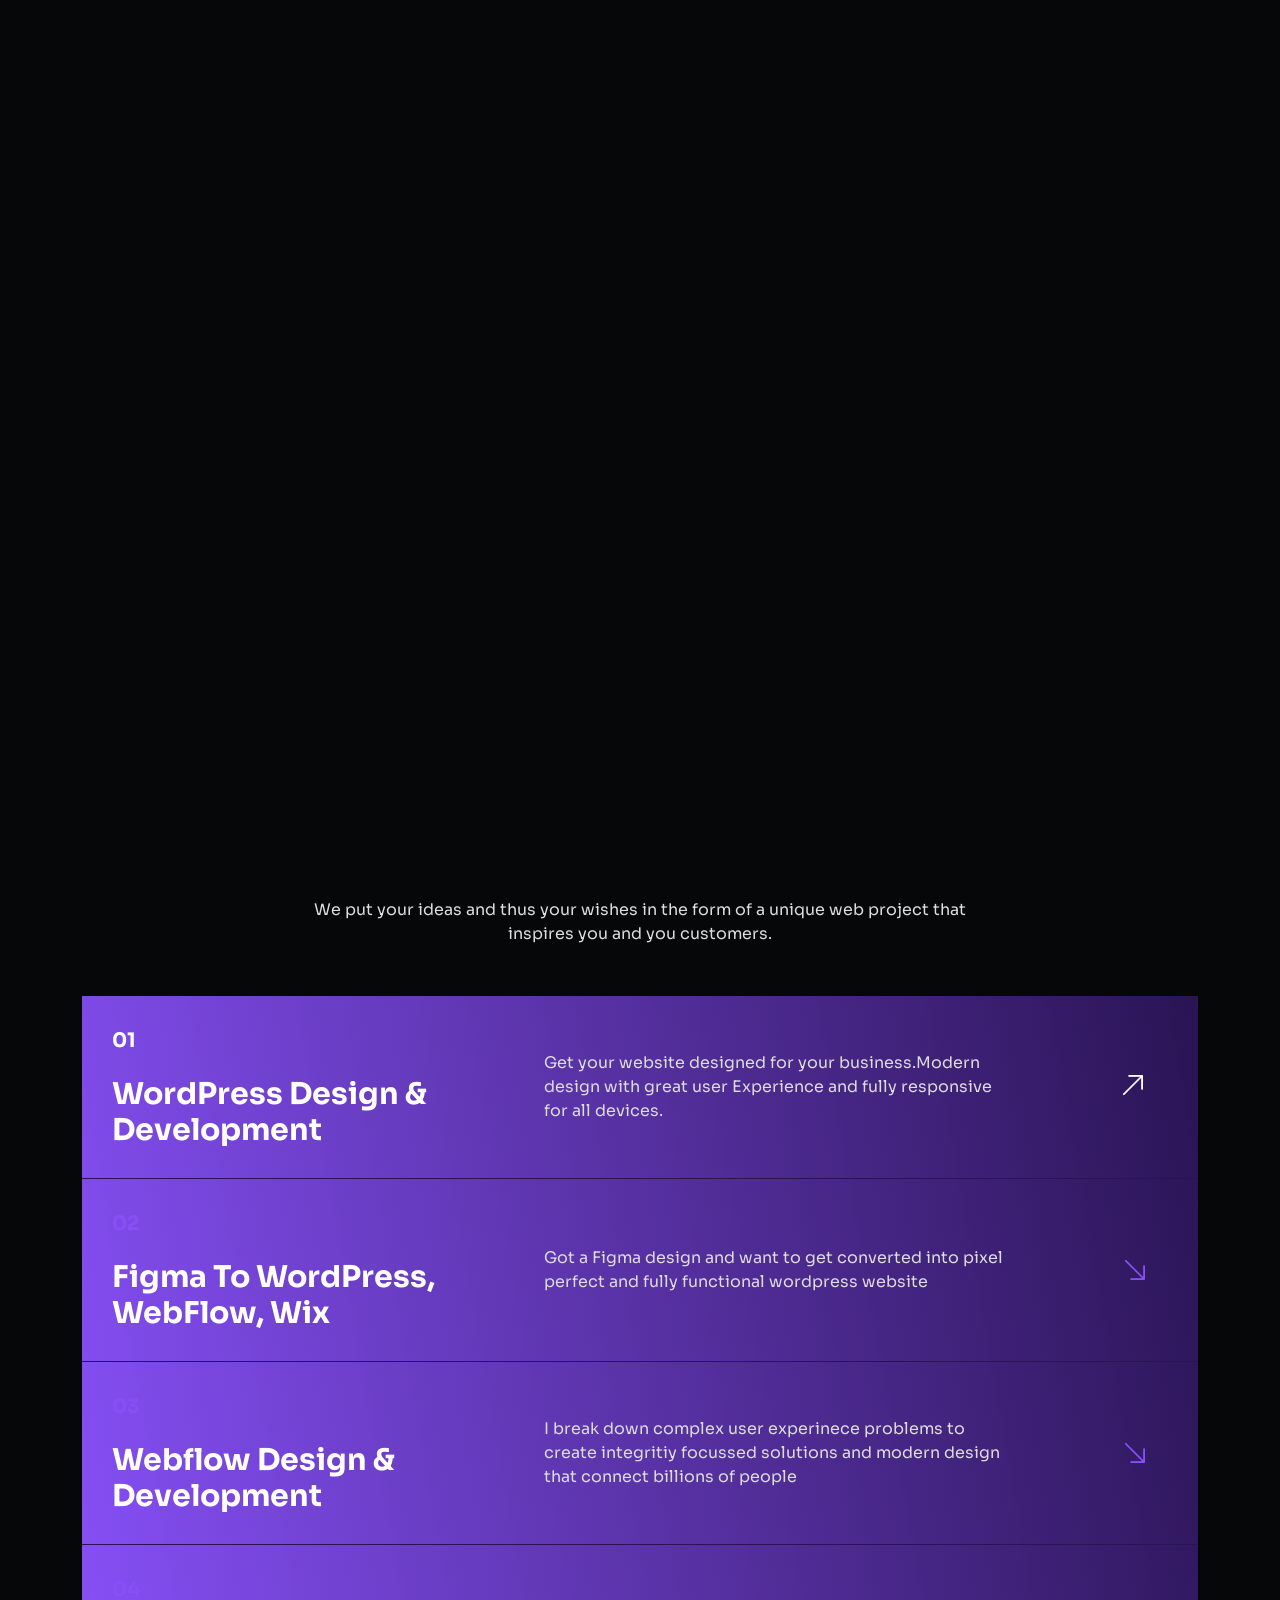
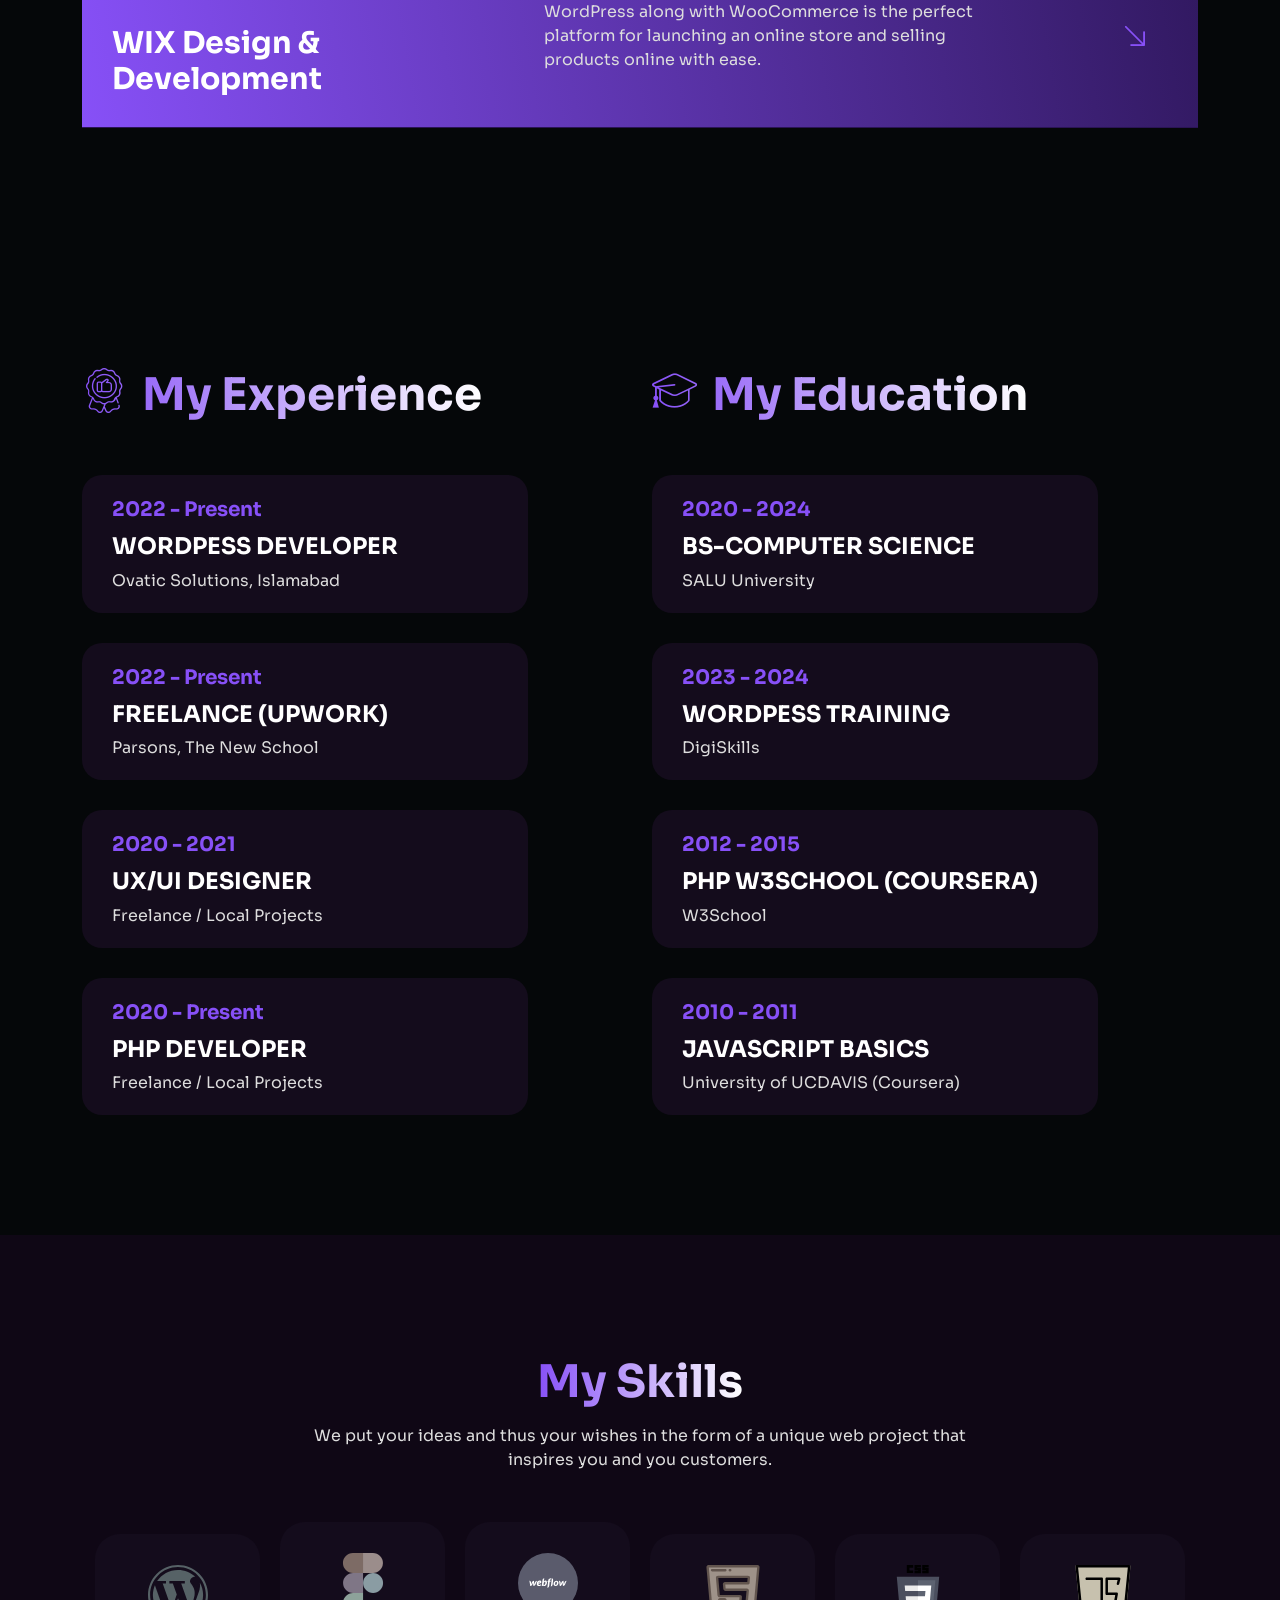
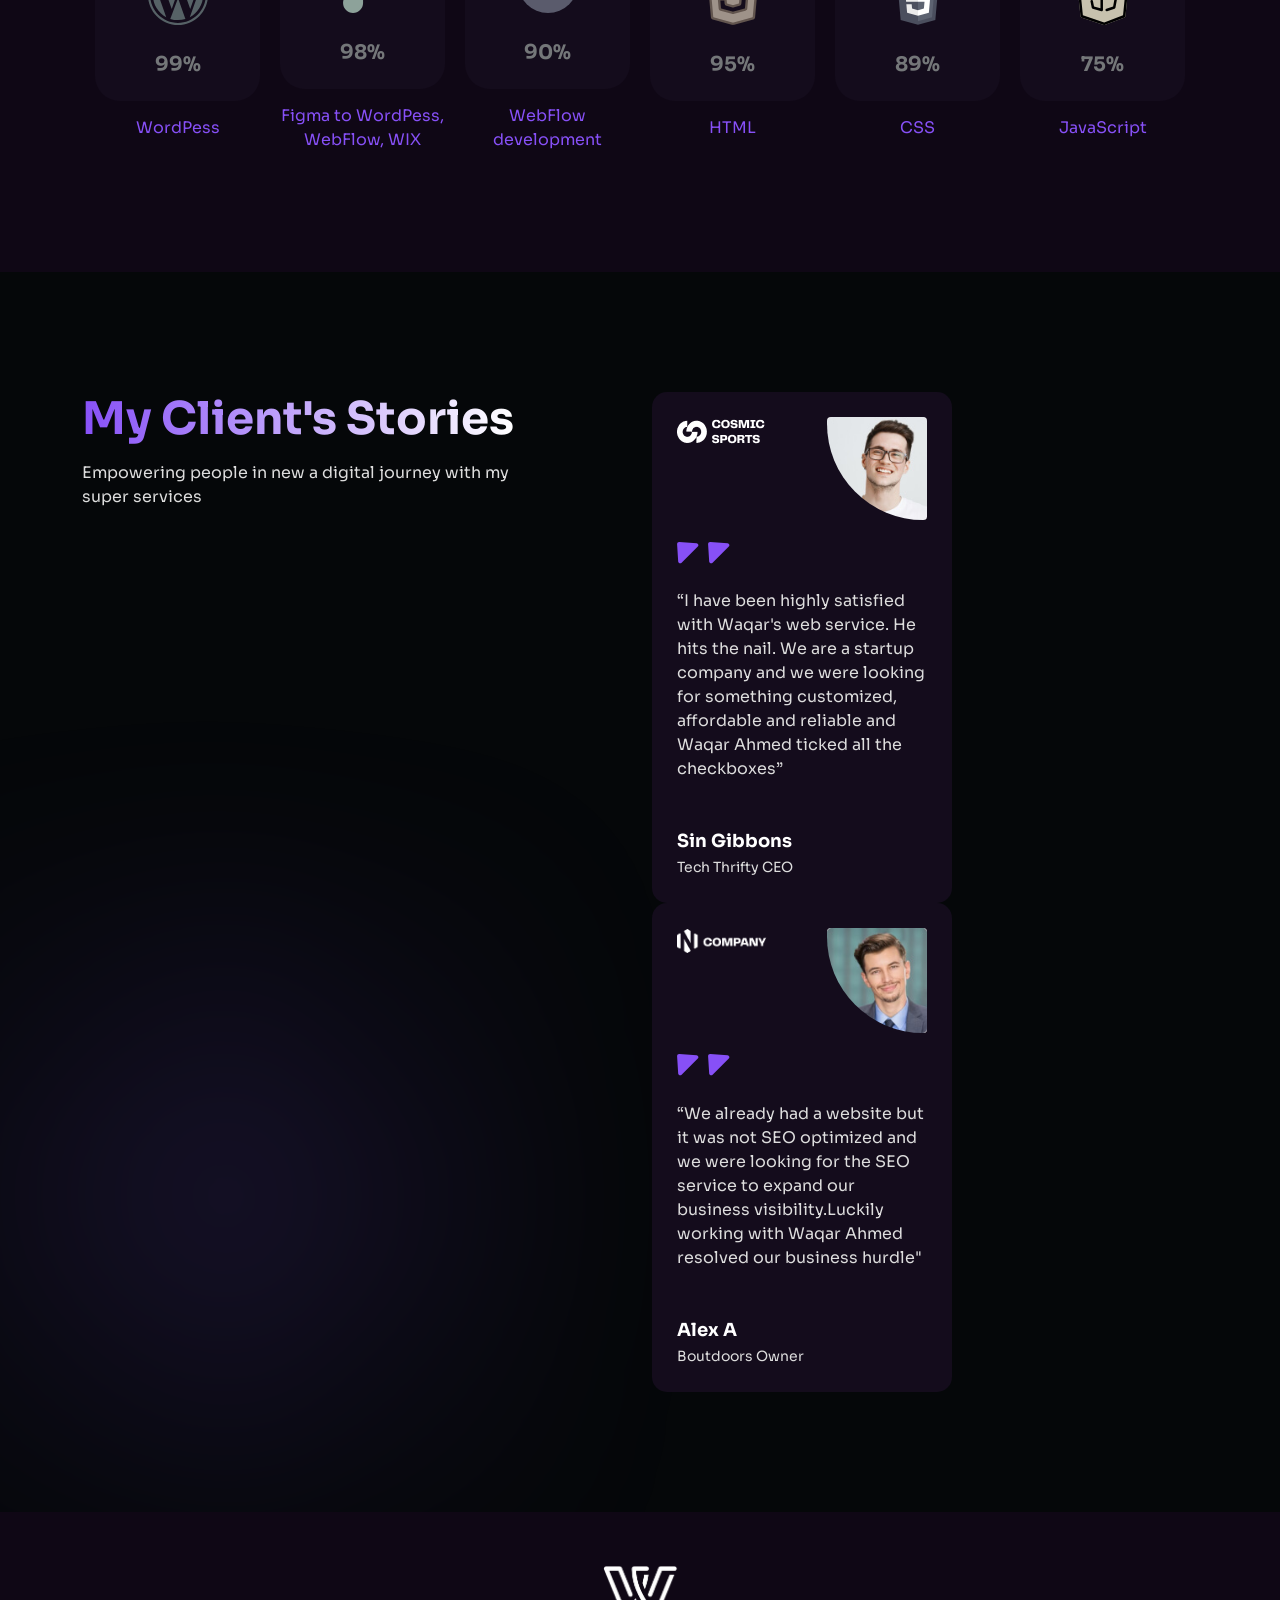
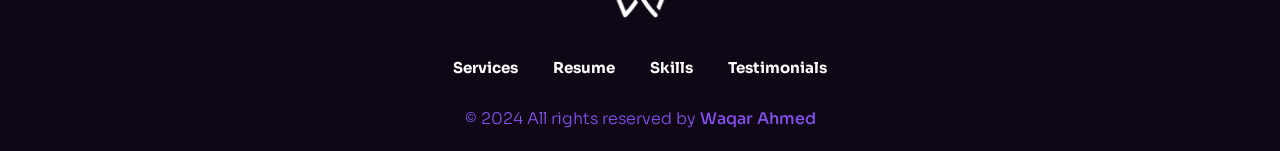
==== commit 178bc7ec: "Update index.html" ====
--- a/index.html
+++ b/index.html
@@ -96,7 +96,7 @@
                     </div>
 
                     <div class="header-button">
-<<<<<<< HEAD
+
                         <a href="https://www.upwork.com/freelancers/~0194a8b524a19029cb" class="btn tj-btn-primary">Hire me!</a>
 
                     </div>
@@ -179,7 +179,7 @@
                             <p class="lead">I break down complex user experinece
                                 problems to create integritiy focussed solutions that connect billions of people</p>
                             <div class="button-box d-flex flex-wrap align-items-center">
-<<<<<<< HEAD
+
                               
 
                                 
@@ -221,11 +221,10 @@
                             <div class="service-item current d-flex flex-wrap align-items-center wow fadeInUp" data-wow-delay=".5s">
                                 <div class="left-box d-flex flex-wrap align-items-center">
                                     <span class="number">01</span>
-<<<<<<< HEAD
+
                                     <h3 class="service-title">WordPress Design & development</h3>
-=======
-                                    <h3 class="service-title">WordPress Design</h3>
->>>>>>> ccb7f00af0ea655a5a73ffed1ef8249e57a9d671
+
+
                                 </div>
                                 <div class="right-box">
                                     <p>Get your website designed for your business.Modern design with great user Experience and fully responsive for all devices.</p>
@@ -236,7 +235,7 @@
                             <div class="service-item d-flex flex-wrap align-items-center wow fadeInUp" data-wow-delay=".6s">
                                 <div class="left-box d-flex flex-wrap align-items-center">
                                     <span class="number">02</span>
-<<<<<<< HEAD
+
                                     <h3 class="service-title">Figma to WordPress, WebFlow, Wix</h3>
 
                                 </div>
@@ -249,7 +248,7 @@
                             <div class="service-item d-flex flex-wrap align-items-center wow fadeInUp" data-wow-delay=".7s">
                                 <div class="left-box d-flex flex-wrap align-items-center">
                                     <span class="number">03</span>
-<<<<<<< HEAD
+
                                     <h3 class="service-title">Webflow Design & development</h3>
 
                                 </div>
@@ -264,7 +263,7 @@
                             <div class="service-item d-flex flex-wrap align-items-center wow fadeInUp" data-wow-delay=".8s">
                                 <div class="left-box d-flex flex-wrap align-items-center">
                                     <span class="number">04</span>
-<<<<<<< HEAD
+
                                     <h3 class="service-title">WIX Design & development</h3>
 
                                 </div>
@@ -282,7 +281,7 @@
         </section>
         <!-- SERVICES SECTION END -->
 
-<<<<<<< HEAD
+
 
        
        
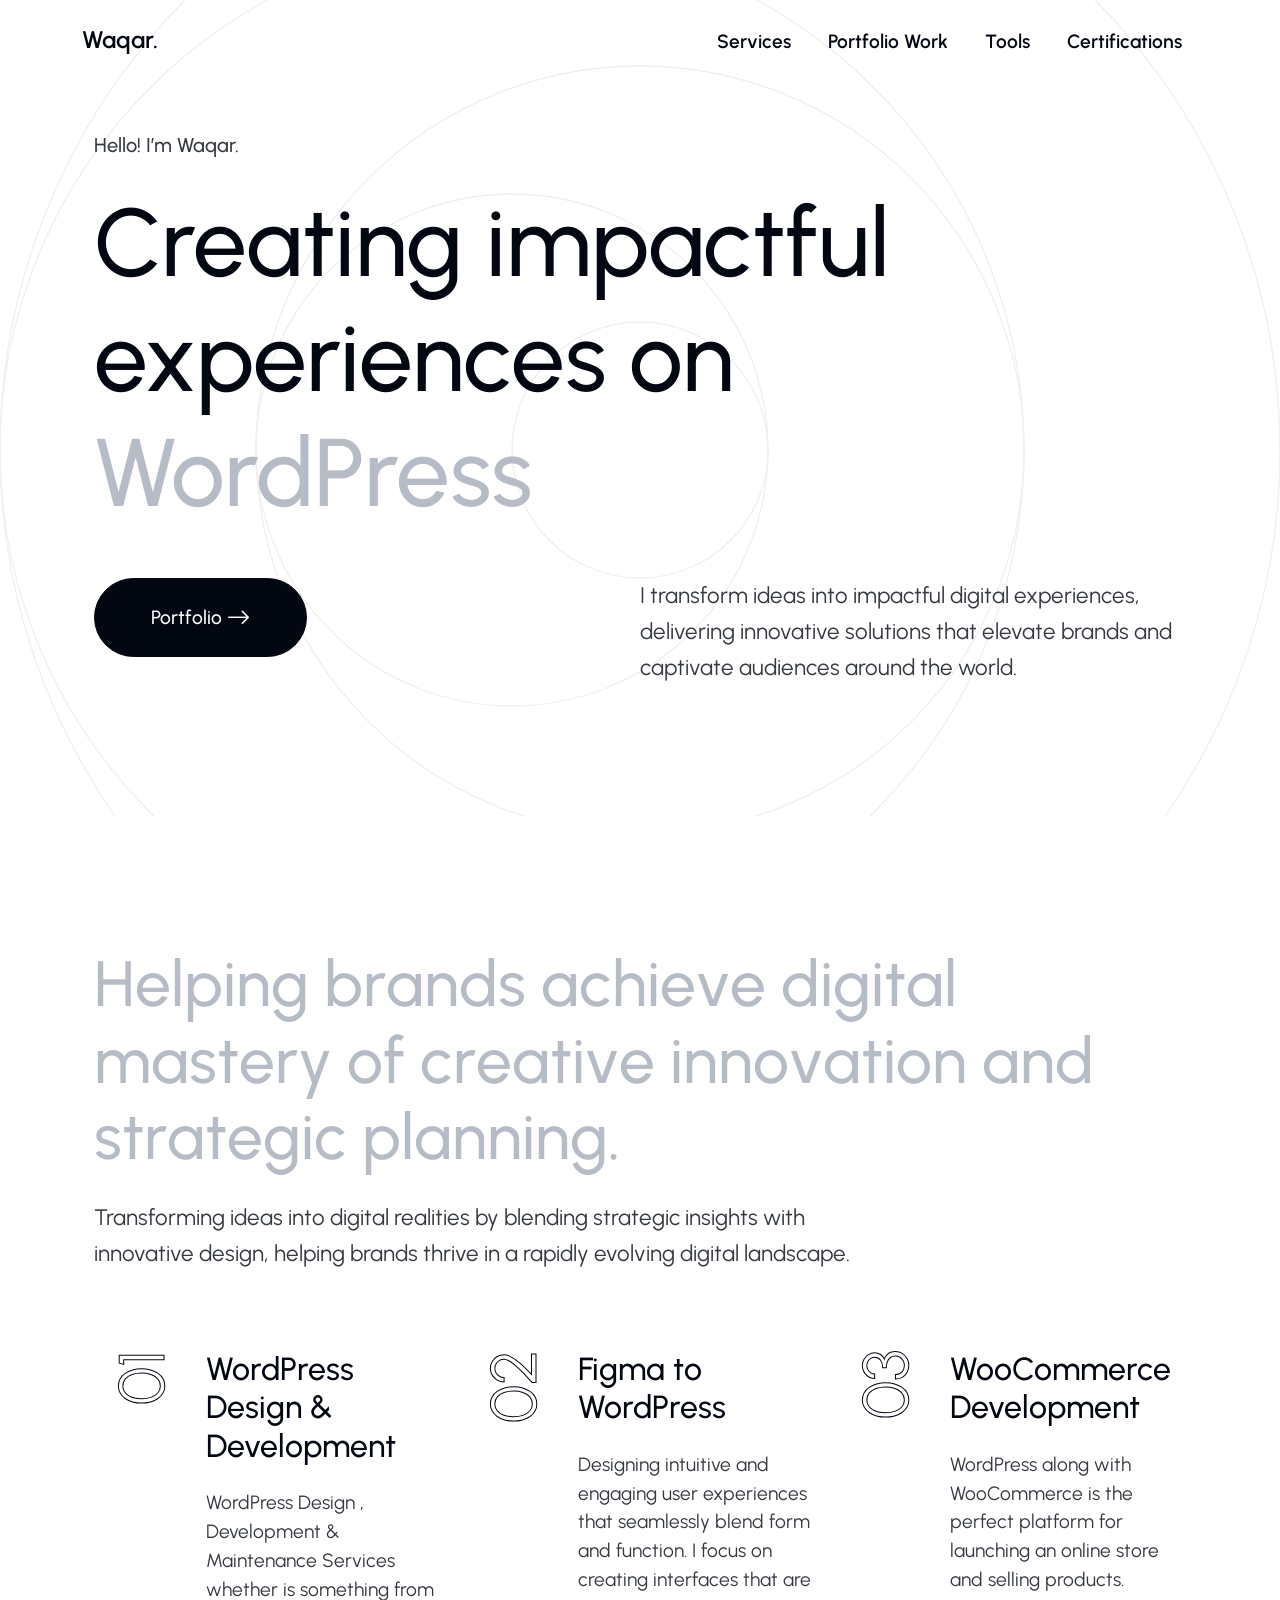
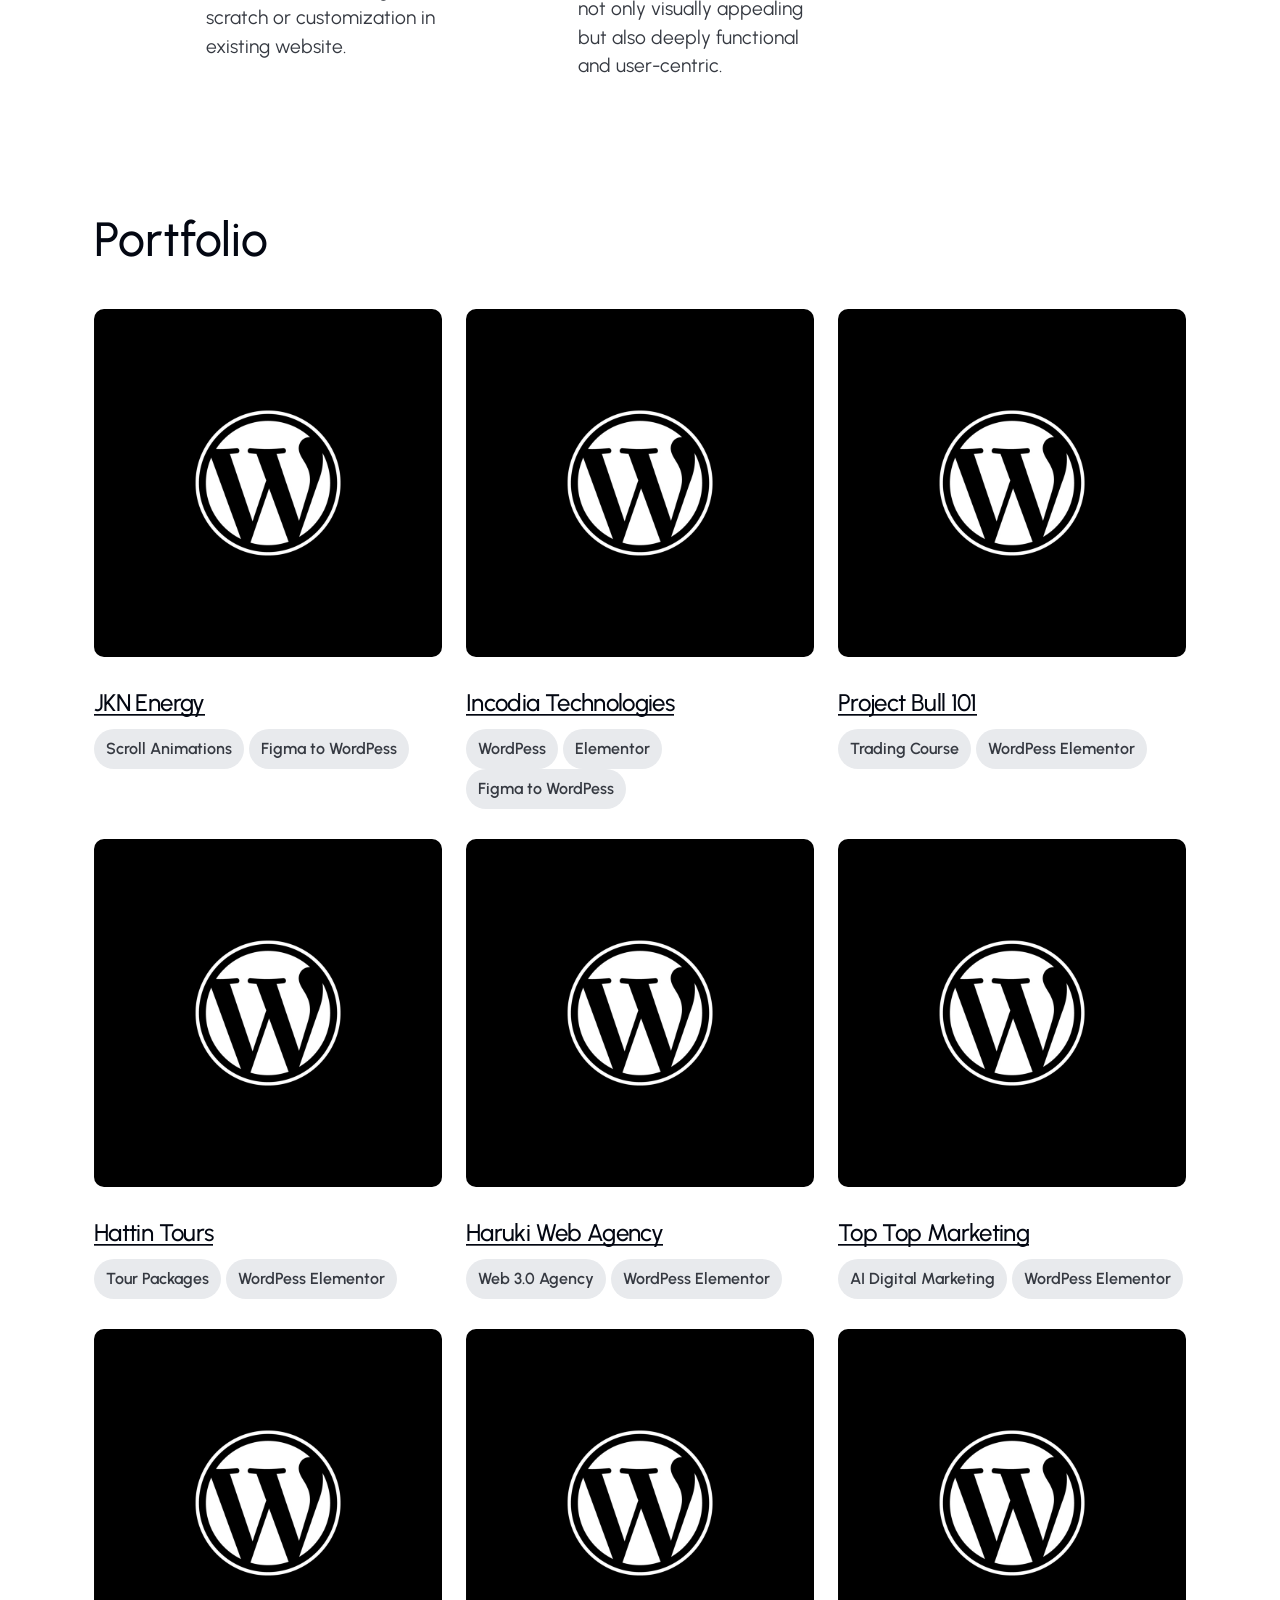
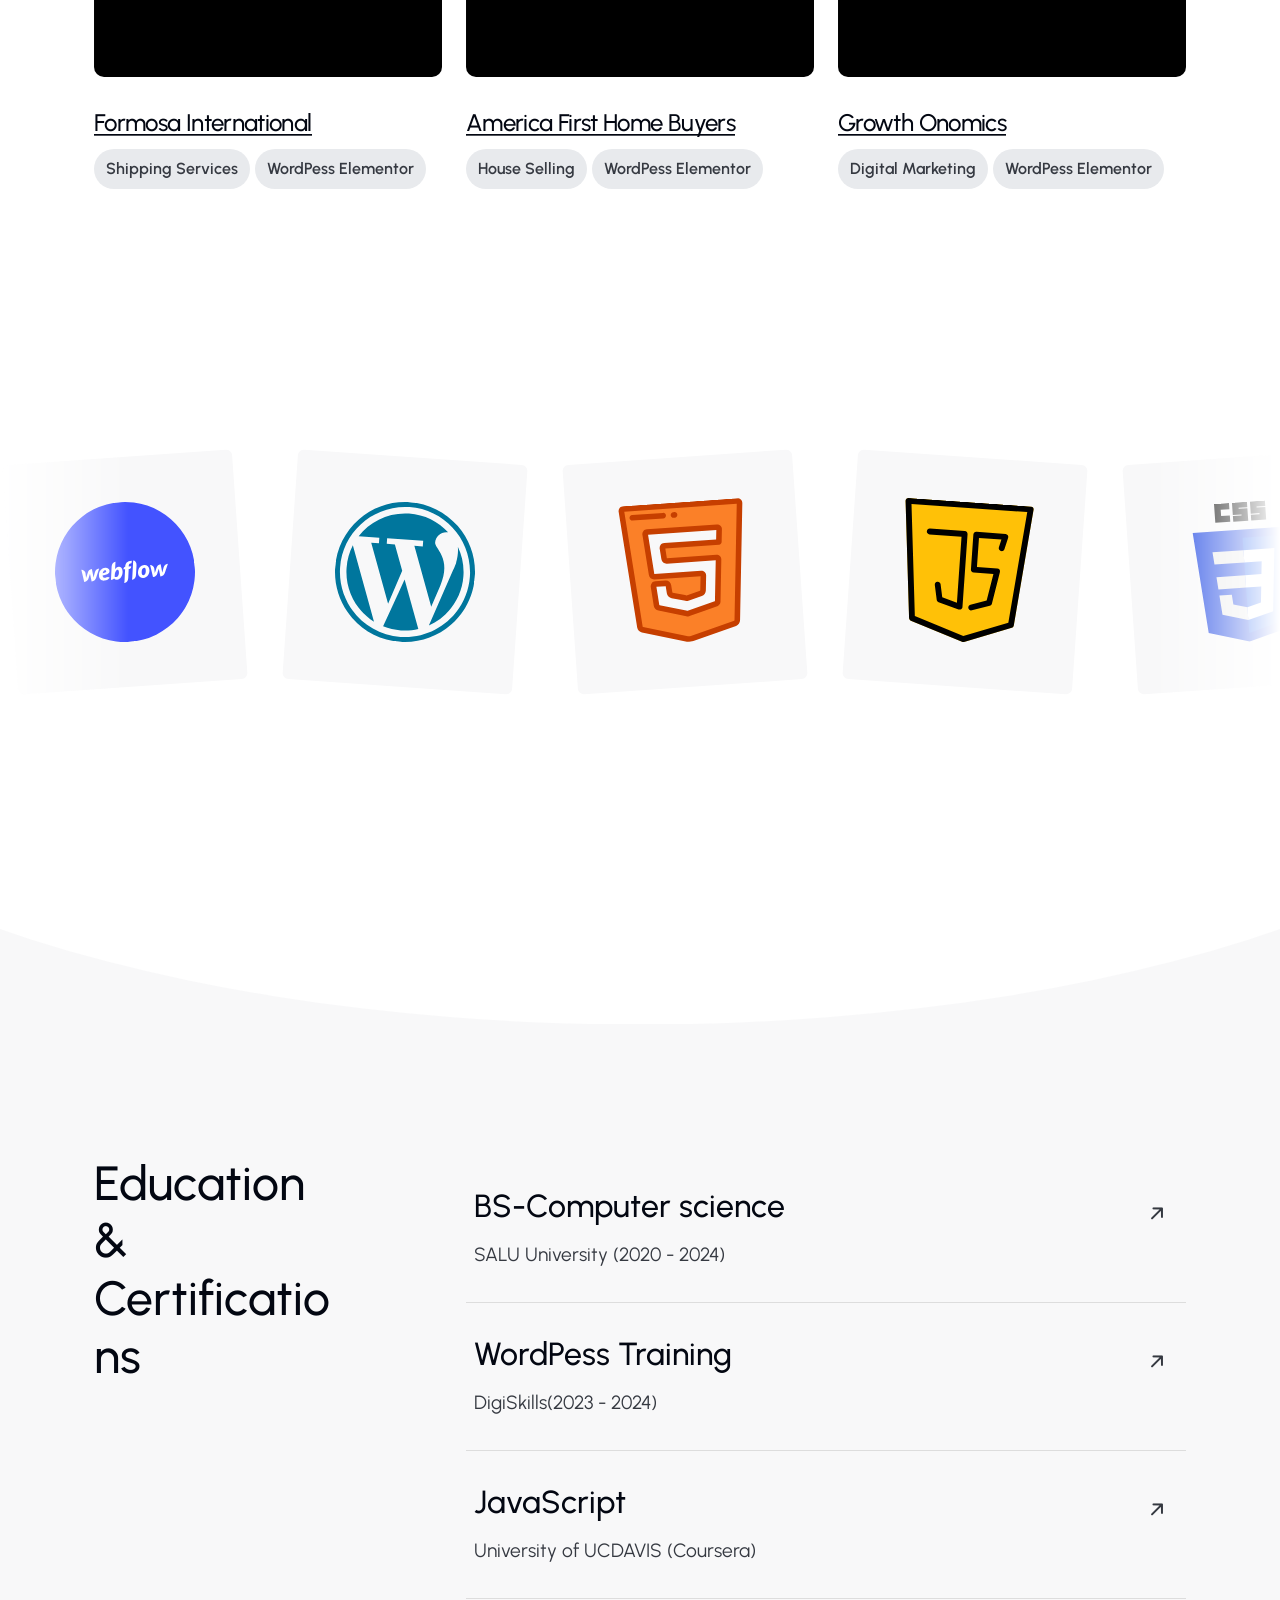
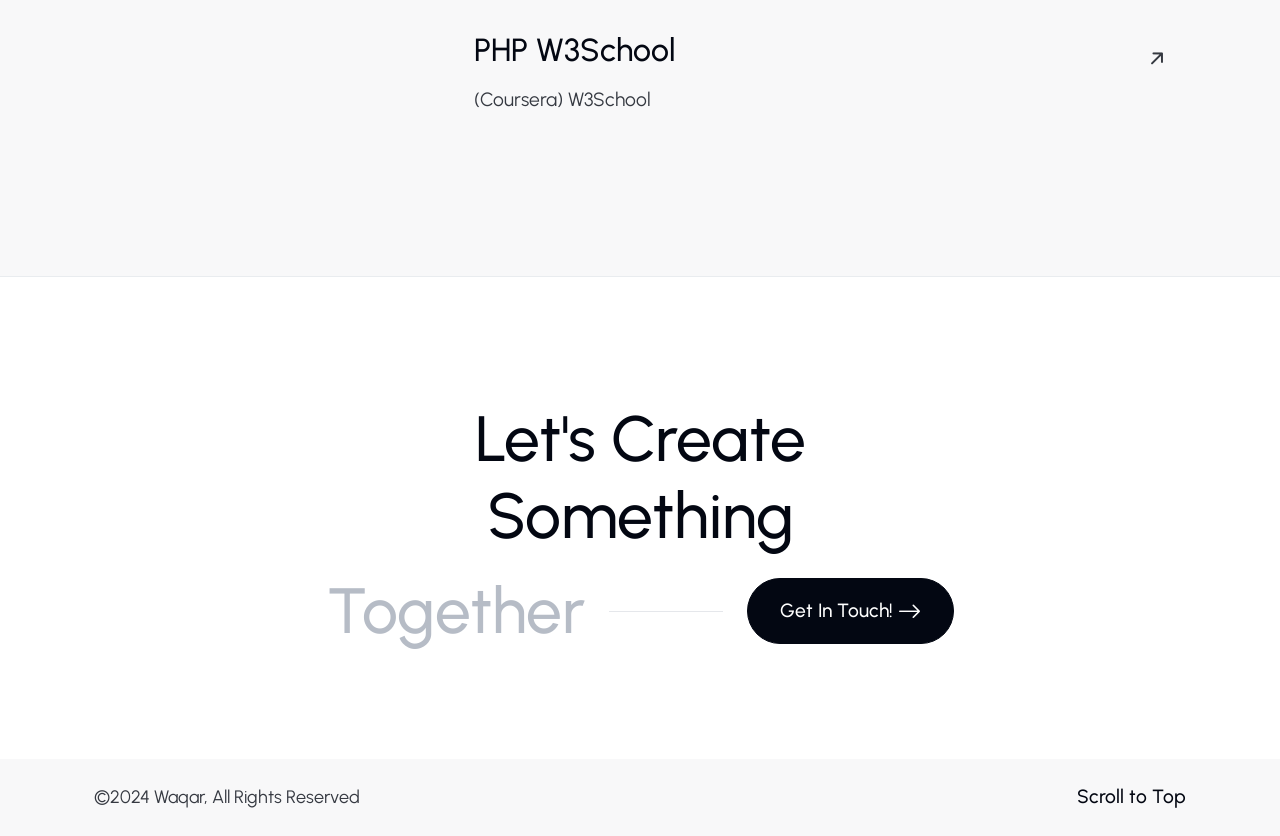
==== commit cea9a3e1: "Portfolio" ====
--- a/index.html
+++ b/index.html
@@ -1,654 +1,807 @@
-﻿<!DOCTYPE html>
+<!doctype html>
 <html class="no-js" lang="en">
 
+
+
 <head>
-    <meta charset="utf-8">
-    <meta http-equiv="x-ua-compatible" content="ie=edge">
-    <meta name="viewport" content="width=device-width, initial-scale=1">
-    <meta name="description" content="">
-
-    <!-- Site Title -->
-    <title>Waqar`s Portfolio</title>
-
-    <!-- Place favicon.ico in the root directory -->
-    <link rel="apple-touch-icon" href="assets/img/favicon.png">
-    <link rel="shortcut icon" type="image/png" href="assets/img/favicon.png">
-
-    <!-- CSS here -->
-    <link rel="stylesheet" href="assets/css/animate.min.css">
-    <link rel="stylesheet" href="assets/css/bootstrap.min.css">
-    <link rel="stylesheet" href="assets/css/font-awesome-pro.min.css">
-    <link rel="stylesheet" href="assets/css/flaticon_gerold.css">
-    <link rel="stylesheet" href="assets/css/nice-select.css">
-    <link rel="stylesheet" href="assets/css/backToTop.css">
-    <link rel="stylesheet" href="assets/css/owl.carousel.min.css">
-    <link rel="stylesheet" href="assets/css/odometer-theme-default.css">
-    <link rel="stylesheet" href="assets/css/magnific-popup.css">
-
-    <link rel="stylesheet" href="assets/css/main.css">
-    <link rel="stylesheet" href="assets/css/light-mode.css">
-    <link rel="stylesheet" href="assets/css/responsive.css">
-    <link rel="stylesheet" href="assets/css/font-1.css">
-    <link rel="stylesheet" href="assets/css/font-2.css">
-    <style>
-        a{
-            color: #fff;
-        }
-    </style>
-   
-    
+	<meta charset="UTF-8">
+	<meta name="description" content="">
+	<meta http-equiv="X-UA-Compatible" content="IE=edge">
+	<meta name="viewport" content="width=device-width, initial-scale=1, shrink-to-fit=no">
+	<!-- The above 4 meta tags *must* come first in the head; any other head content must come *after* these tags -->
+
+	<!-- Title  -->
+	<title>Waqar`s portfolio</title>
+
+	<!-- Favicon  -->
+	<link rel="icon" href="assets/img/favicon.png">
+
+	<!-- ***** All CSS Files ***** -->
+
+	<!-- Style css -->
+	<link rel="stylesheet" href="assets/css/style.css">
+
 </head>
 
 <body>
-
-    <!-- Preloader Area Start -->
-    <div class="preloader">
-        <svg viewbox="0 0 1000 1000" preserveaspectratio="none">
-            <path id="preloaderSvg" d="M0,1005S175,995,500,995s500,5,500,5V0H0Z"></path>
-        </svg>
-
-        <div class="preloader-heading">
-            <div class="load-text">
-                <span>L</span>
-                <span>o</span>
-                <span>a</span>
-                <span>d</span>
-                <span>i</span>
-                <span>n</span>
-                <span>g</span>
-            </div>
-        </div>
-    </div>
-    <!-- Preloader Area End -->
-
-
-    <!-- start: Back To Top -->
-    <div class="progress-wrap" id="scrollUp">
-        <svg class="progress-circle svg-content" width="100%" height="100%" viewbox="-1 -1 102 102">
-            <path d="M50,1 a49,49 0 0,1 0,98 a49,49 0 0,1 0,-98"></path>
-        </svg>
-    </div>
-    <!-- end: Back To Top -->
-
-    <!-- HEADER START -->
-    <header class="tj-header-area header-absolute">
-        <div class="container">
-            <div class="row">
-                <div class="col-12 d-flex flex-wrap align-items-center">
-
-                    <div class="logo-box">
-                        <a href="index.html">
-                            <img src="assets/img/logo/logo1.png" alt="">
-                        </a>
-                    </div>
-
-                
-
-                    <div class="header-menu">
-                        <nav>
-                            <ul>
-                                <li><a href="#services-section">Services</a></li>
-                                <li><a href="#resume-section">Resume</a></li>
-                                <li><a href="#skills-section">Skills</a></li>
-                                <li><a href="#testimonials-section">Testimonials</a></li>
-                            </ul>
-                        </nav>
-                    </div>
-
-                    <div class="header-button">
-
-                        <a href="https://www.upwork.com/freelancers/~0194a8b524a19029cb" class="btn tj-btn-primary">Hire me!</a>
-
-                    </div>
-
-                    <div class="menu-bar d-lg-none">
-                        <button>
-                            <span></span>
-                            <span></span>
-                            <span></span>
-                            <span></span>
-                        </button>
-                    </div>
-                </div>
-            </div>
-        </div>
-    </header>
-    <header class="tj-header-area header-2 header-sticky sticky-out">
-        <div class="container">
-            <div class="row">
-                <div class="col-12 d-flex flex-wrap align-items-center">
-
-                    <div class="logo-box">
-                        <a href="index.html">
-                            <img src="assets/img/logo/logo1.png" alt="">
-                        </a>
-                    </div>
-
-
-                    <div class="header-menu">
-                        <nav>
-                            <ul>
-                                <li><a href="#services-section">Services</a></li>
-                                <li><a href="#resume-section">Resume</a></li>
-                                <li><a href="#skills-section">Skills</a></li>
-                                <li><a href="#testimonials-section">Testimonials</a></li>
-                            </ul>
-                        </nav>
-                    </div>
-
-                    <div class="header-button">
-                        <a href="https://www.upwork.com/freelancers/~017cc9fce6eae03782" class="btn tj-btn-primary">Hire me!</a>
-                    </div>
-
-                    <div class="menu-bar d-lg-none">
-                        <button>
-                            <span></span>
-                            <span></span>
-                            <span></span>
-                            <span></span>
-                        </button>
-                    </div>
-                </div>
-            </div>
-        </div>
-    </header>
-    <!-- HEADER END -->
-
-    <main class="site-content" id="content">
-        <!-- HERO SECTION START -->
-        <section class="hero-section d-flex align-items-center" id="intro">
-            <div class="intro_text">
-                <svg viewbox="0 0 1320 300">
-                    <text x="50%" y="50%" text-anchor="middle">
-                        HI
-                    </text>
-                </svg>
-            </div>
-            <div class="container">
-                <div class="row align-items-center">
-                    <div class="col-md-6">
-                        <div class="hero-content-box">
-                            <span class="hero-sub-title">I am Waqar</span>
-                            <h1 class="hero-title">Website Developer
-                            </h1>
-
-                            <div class="hero-image-box d-md-none text-center">
-                                <img src="assets/img/hero/mee.png" alt="">
-                            </div>
-
-                            <p class="lead">I break down complex user experinece
-                                problems to create integritiy focussed solutions that connect billions of people</p>
-                            <div class="button-box d-flex flex-wrap align-items-center">
-
-                              
-
-                                
-                            </div>
-                        </div>
-                    </div>
-                    <div class="col-md-6 d-none d-md-block">
-                        <div class="hero-image-box text-center">
-                            <img src="assets/img/hero/mee.png" alt="">
-                        </div>
-                    </div>
-                </div>
-
-            </div>
-        </section>
-        <!-- HERO SECTION END -->
-
-      
-
-       
-          <!-- SERVICES SECTION START -->
-          <section class="services-section" id="services-section">
-            <div class="container">
-                <div class="row">
-                    <div class="col-md-12">
-                        <div class="section-header text-center">
-                            <h2 class="section-title wow fadeInUp" data-wow-delay=".3s">My Quality Services</h2>
-                            <p class=" wow fadeInUp" data-wow-delay=".4s">We put your ideas and thus your wishes in the
-                                form
-                                of a unique web project that inspires you
-                                and you customers.</p>
-                        </div>
-                    </div>
-                </div>
-
-                <div class="row">
-                    <div class="col-md-12">
-                        <div class="services-widget position-relative">
-                            <div class="service-item current d-flex flex-wrap align-items-center wow fadeInUp" data-wow-delay=".5s">
-                                <div class="left-box d-flex flex-wrap align-items-center">
-                                    <span class="number">01</span>
-
-                                    <h3 class="service-title">WordPress Design & development</h3>
-
-
-                                </div>
-                                <div class="right-box">
-                                    <p>Get your website designed for your business.Modern design with great user Experience and fully responsive for all devices.</p>
-                                </div>
-                                <i class="flaticon-up-right-arrow"></i>
-                                
-                            </div>
-                            <div class="service-item d-flex flex-wrap align-items-center wow fadeInUp" data-wow-delay=".6s">
-                                <div class="left-box d-flex flex-wrap align-items-center">
-                                    <span class="number">02</span>
-
-                                    <h3 class="service-title">Figma to WordPress, WebFlow, Wix</h3>
-
-                                </div>
-                                <div class="right-box">
-                                    <p>Got a Figma design and want to get converted into pixel perfect and fully functional  wordpress website</p>
-                                </div>
-                                <i class="flaticon-up-right-arrow"></i>
-                             
-                            </div>
-                            <div class="service-item d-flex flex-wrap align-items-center wow fadeInUp" data-wow-delay=".7s">
-                                <div class="left-box d-flex flex-wrap align-items-center">
-                                    <span class="number">03</span>
-
-                                    <h3 class="service-title">Webflow Design & development</h3>
-
-                                </div>
-                                <div class="right-box">
-                                    <p>I break down complex user experinece problems to create integritiy focussed
-                                        solutions and modern design
-                                        that connect billions of people</p>
-                                </div>
-                                <i class="flaticon-up-right-arrow"></i>
-                               
-                            </div>
-                            <div class="service-item d-flex flex-wrap align-items-center wow fadeInUp" data-wow-delay=".8s">
-                                <div class="left-box d-flex flex-wrap align-items-center">
-                                    <span class="number">04</span>
-
-                                    <h3 class="service-title">WIX Design & development</h3>
-
-                                </div>
-                                <div class="right-box">
-                                    <p>WordPress along with WooCommerce is the perfect platform for launching an online store and selling products online with ease.</p>
-                                </div>
-                                <i class="flaticon-up-right-arrow"></i>
-                               
-                            </div>
-                            <div class="active-bg wow fadeInUp" data-wow-delay=".5s"></div>
-                        </div>
-                    </div>
-                </div>
-            </div>
-        </section>
-        <!-- SERVICES SECTION END -->
-
-
-
-       
-       
-        <!-- RESUME SECTION START -->
-        <section class="resume-section" id="resume-section">
-            <div class="container">
-                <div class="row">
-                    <div class="col-md-6">
-                        <div class="section-header wow fadeInUp" data-wow-delay=".3s">
-                            <h2 class="section-title"><i class="flaticon-recommendation"></i> My Experience</h2>
-                        </div>
-
-                        <div class="resume-widget">
-                            <div class="resume-item wow fadeInLeft" data-wow-delay=".4s">
-                                <div class="time">
-                                    2022 - Present
-                                </div>
-                                <h3 class="resume-title">WordPess Developer</h3>
-                                <div class="institute">
-                                    Ovatic Solutions, Islamabad
-                                </div>
-                            </div>
-                            <div class="resume-item wow fadeInLeft" data-wow-delay=".5s">
-                                <div class="time">
-                                    2022 - Present
-                                </div>
-                                <h3 class="resume-title">Freelance (Upwork)</h3>
-                                <div class="institute">
-                                    Parsons, The New School
-                                </div>
-                            </div>
-                            <div class="resume-item wow fadeInLeft" data-wow-delay=".6s">
-                                <div class="time">
-                                    2020 - 2021
-                                </div>
-                                <h3 class="resume-title">UX/UI Designer</h3>
-                                <div class="institute">
-                                    Freelance / Local Projects
-                                </div>
-                            </div>
-                            <div class="resume-item wow fadeInLeft" data-wow-delay=".7s">
-                                <div class="time">
-                                    2020 - Present
-                                </div>
-                                <h3 class="resume-title">PHP Developer</h3>
-                                <div class="institute">
-                                    Freelance / Local Projects
-                                </div>
-                            </div>
-                        </div>
-                    </div>
-
-                    <div class="col-md-6">
-                        <div class="section-header wow fadeInUp" data-wow-delay=".4s">
-                            <h2 class="section-title"><i class="flaticon-graduation-cap"></i> My Education</h2>
-                        </div>
-
-                        <div class="resume-widget">
-                            <div class="resume-item wow fadeInRight" data-wow-delay=".5s">
-                                <div class="time">
-                                    2020 - 2024
-                                </div>
-                                <h3 class="resume-title">BS-Computer science</h3>
-                                <div class="institute">
-                                    SALU University
-                                </div>
-                            </div>
-                            <div class="resume-item wow fadeInRight" data-wow-delay=".6s">
-                                <div class="time">
-                                    2023 - 2024
-                                </div>
-                                <h3 class="resume-title">WordPess Training</h3>
-                                <div class="institute">
-                                   DigiSkills
-                                </div>
-                            </div>
-                            <div class="resume-item wow fadeInRight" data-wow-delay=".7s">
-                                <div class="time">
-                                    2012 - 2015
-                                </div>
-                                <h3 class="resume-title">PHP W3School (Coursera)</h3>
-                                <div class="institute">
-                                    W3School
-                                </div>
-                            </div>
-                            <div class="resume-item wow fadeInRight" data-wow-delay=".8s">
-                                <div class="time">
-                                    2010 - 2011
-                                </div>
-                                <h3 class="resume-title">JavaScript Basics</h3>
-                                <div class="institute">
-                                    University of UCDAVIS (Coursera)
-                                </div>
-                            </div>
-                        </div>
-                    </div>
-                </div>
-            </div>
-        </section>
-        <!-- RESUME SECTION END -->
-
-        <!-- SKILLS SECTION START -->
-        <section class="skills-section" id="skills-section">
-            <div class="container">
-                <div class="row">
-                    <div class="col-md-12">
-                        <div class="section-header text-center">
-                            <h2 class="section-title wow fadeInUp" data-wow-delay=".3s">My Skills</h2>
-                            <p class=" wow fadeInUp" data-wow-delay=".4s">We put your ideas and thus your wishes in the
-                                form of a unique web project that inspires
-                                you
-                                and you customers.</p>
-                        </div>
-                    </div>
-                </div>
-
-                <div class="row">
-                    <div class="col-md-12">
-                        <div class="skills-widget d-flex flex-wrap justify-content-center align-items-center">
-
-                            <div class="skill-item wow fadeInUp" data-wow-delay=".6s">
-                                <div class="skill-inner">
-                                    <div class="icon-box">
-                                        <img src="assets/img/icons/wp.svg" alt="">
-                                    </div>
-                                    <div class="number">99%</div>
-                                </div>
-                                <p>WordPess</p>
-                            </div>
-
-                            <div class="skill-item wow fadeInUp" data-wow-delay=".3s">
-                                <div class="skill-inner">
-                                    <div class="icon-box">
-                                        <img src="assets/img/icons/figma.svg" alt="">
-                                    </div>
-                                    <div class="number">98%</div>
-                                </div>
-                                <p>Figma to WordPess, WebFlow, WIX</p>
-                            </div>
-
-                            <div class="skill-item wow fadeInUp" data-wow-delay=".4s">
-                                <div class="skill-inner">
-                                    <div class="icon-box">
-                                        <img src="assets/img/icons/webflow-svgrepo-com.svg" alt="">
-                                    </div>
-                                    <div class="number">90%</div>
-                                </div>
-                                <p>WebFlow development</p>
-                            </div>
-
-                            <div class="skill-item wow fadeInUp" data-wow-delay=".5s">
-                                <div class="skill-inner">
-                                    <div class="icon-box">
-                                        <img src="assets/img/icons/html-svgrepo-com.svg" alt="">
-                                    </div>
-                                    <div class="number">95%</div>
-                                </div>
-                                <p>HTML</p>
-                            </div>
-
-                           
-
-                            <div class="skill-item wow fadeInUp" data-wow-delay=".7s">
-                                <div class="skill-inner">
-                                    <div class="icon-box">
-                                        <img src="assets/img/icons/css-3-logo-svgrepo-com.svg" alt="">
-                                    </div>
-                                    <div class="number">89%</div>
-                                </div>
-                                <p>CSS</p>
-                            </div>
-
-                            <div class="skill-item wow fadeInUp" data-wow-delay=".8s">
-                                <div class="skill-inner">
-                                    <div class="icon-box">
-                                        <img src="assets/img/icons/js.svg" alt="">
-                                    </div>
-                                    <div class="number">75%</div>
-                                </div>
-                                <p>JavaScript</p>
-                            </div>
-
-                        </div>
-                    </div>
-                </div>
-            </div>
-        </section>
-        <!-- SKILLS SECTION END -->
-
-        <!-- TESTIMONIAL SECTION START -->
-        <section class="testimonial-section" id="testimonials-section">
-            <div class="container">
-                <div class="row">
-                    <div class="col-lg-5">
-                        <div class="section-header">
-                            <h2 class="section-title wow fadeInLeft" data-wow-delay=".3s">My Client's Stories</h2>
-                            <p class=" wow fadeInLeft" data-wow-delay=".4s">Empowering people in new a digital journey
-                                with my super services</p>
-                        </div>
-                    </div>
-
-                    <div class="col-lg-7 col-xl-6 offset-xl-1">
-                        <div class="testimonials-widget wow fadeInRight" data-wow-delay=".5s">
-                            <div class="owl-carousel testimonial-carousel">
-                                <div class="testimonial-item">
-                                    <div class="top-area d-flex flex-wrap justify-content-between">
-                                        <div class="logo-box">
-                                            <img src="assets/img/testimonials/logo/1.png" alt="">
-                                        </div>
-                                        <div class="image-box">
-                                            <img src="assets/img/testimonials/user/1.jpg" alt="">
-                                        </div>
-                                    </div>
-                                    <div class="icon-box">
-                                        <svg width="22" height="22" viewbox="0 0 22 22" fill="none" xmlns="http://www.w3.org/2000/svg">
-                                            <path d="M0.105431 2.18998C0.0301532 0.988687 1.02531 -0.00647222 2.2266 0.0688056L19.4961 1.15097C21.2148 1.25867 22.0029 3.34358 20.7852 4.56127L4.5979 20.7486C3.3802 21.9663 1.2953 21.1781 1.1876 19.4594L0.105431 2.18998Z" fill="url(#paint0_linear_263_588)"></path>
-                                            <defs>
-                                                <lineargradient id="paint0_linear_263_588" x1="-0.0363755" y1="-0.0729998" x2="35.3333" y2="-0.0729991" gradientunits="userSpaceOnUse">
-                                                    <stop offset="1" stop-color="var(--tj-theme-primary)"></stop>
-                                                    <stop offset="1" stop-color="#140C1C" stop-opacity="0"></stop>
-                                                </lineargradient>
-                                            </defs>
-                                        </svg>
-                                        <svg width="22" height="22" viewbox="0 0 22 22" fill="none" xmlns="http://www.w3.org/2000/svg">
-                                            <path d="M0.105431 2.18998C0.0301532 0.988687 1.02531 -0.00647222 2.2266 0.0688056L19.4961 1.15097C21.2148 1.25867 22.0029 3.34358 20.7852 4.56127L4.5979 20.7486C3.3802 21.9663 1.2953 21.1781 1.1876 19.4594L0.105431 2.18998Z" fill="url(#paint0_linear_263_589)"></path>
-                                            <defs>
-                                                <lineargradient id="paint0_linear_263_589" x1="-0.0363755" y1="-0.0729998" x2="35.3333" y2="-0.0729991" gradientunits="userSpaceOnUse">
-                                                    <stop offset="1" stop-color="var(--tj-theme-primary)"></stop>
-                                                    <stop offset="1" stop-color="#140C1C" stop-opacity="0"></stop>
-                                                </lineargradient>
-                                            </defs>
-                                        </svg>
-                                    </div>
-                                    <p class="quote">“I have been highly satisfied with Waqar's web service. He hits the nail. We are a startup company and we were looking for something customized, affordable and reliable and Waqar Ahmed ticked all the checkboxes” </p>
-                                    <h4 class="name">Sin Gibbons</h4>
-                                    <span class="designation">Tech Thrifty CEO</span>
-                                </div>
-                                <div class="testimonial-item">
-                                    <div class="top-area d-flex flex-wrap justify-content-between">
-                                        <div class="logo-box">
-                                            <img src="assets/img/testimonials/logo/2.png" alt="">
-                                        </div>
-                                        <div class="image-box">
-                                            <img src="assets/img/testimonials/user/2.jpg" alt="">
-                                        </div>
-                                    </div>
-                                    <div class="icon-box">
-                                        <svg width="22" height="22" viewbox="0 0 22 22" fill="none" xmlns="http://www.w3.org/2000/svg">
-                                            <path d="M0.105431 2.18998C0.0301532 0.988687 1.02531 -0.00647222 2.2266 0.0688056L19.4961 1.15097C21.2148 1.25867 22.0029 3.34358 20.7852 4.56127L4.5979 20.7486C3.3802 21.9663 1.2953 21.1781 1.1876 19.4594L0.105431 2.18998Z" fill="url(#paint0_linear_263_511)"></path>
-                                            <defs>
-                                                <lineargradient id="paint0_linear_263_511" x1="-0.0363755" y1="-0.0729998" x2="35.3333" y2="-0.0729991" gradientunits="userSpaceOnUse">
-                                                    <stop offset="1" stop-color="var(--tj-theme-primary)"></stop>
-                                                    <stop offset="1" stop-color="#140C1C" stop-opacity="0"></stop>
-                                                </lineargradient>
-                                            </defs>
-                                        </svg>
-                                        <svg width="22" height="22" viewbox="0 0 22 22" fill="none" xmlns="http://www.w3.org/2000/svg">
-                                            <path d="M0.105431 2.18998C0.0301532 0.988687 1.02531 -0.00647222 2.2266 0.0688056L19.4961 1.15097C21.2148 1.25867 22.0029 3.34358 20.7852 4.56127L4.5979 20.7486C3.3802 21.9663 1.2953 21.1781 1.1876 19.4594L0.105431 2.18998Z" fill="url(#paint0_linear_263_510)"></path>
-                                            <defs>
-                                                <lineargradient id="paint0_linear_263_510" x1="-0.0363755" y1="-0.0729998" x2="35.3333" y2="-0.0729991" gradientunits="userSpaceOnUse">
-                                                    <stop offset="1" stop-color="var(--tj-theme-primary)"></stop>
-                                                    <stop offset="1" stop-color="#140C1C" stop-opacity="0"></stop>
-                                                </lineargradient>
-                                            </defs>
-                                        </svg>
-                                    </div>
-                                    <p class="quote">“We already had a website but it was not SEO optimized and we were looking for the SEO service to expand our business visibility.Luckily working with Waqar Ahmed resolved our business hurdle"
-                                    </p>
-                                    <h4 class="name">Alex A</h4>
-                                    <span class="designation">Boutdoors Owner</span>
-                                </div>
-                                
-                            </div>
-                        </div>
-                    </div>
-                </div>
-            </div>
-        </section>
-        <!-- TESTIMONIAL SECTION END -->
-
-        
-
-        <!-- BEGIN: Contact Form Success Modal Message -->
-        <div class="modal contact_modal" id="message_sent" tabindex="-1">
-            <div class="modal-dialog">
-                <div class="modal-content">
-                    <div class="modal-header">
-                        <span class="modal-title"><strong>Message Sent Successfully</strong></span>
-                        <button type="button" class="close" data-bs-dismiss="modal" aria-label="Close"><i class="fas fa-times"></i></button>
-                    </div>
-                    <div class="modal-body">
-                        <p>Thank you for contacting us. We will get back to you shortly.<br>Have a great day!</p>
-                    </div>
-                    <div class="modal-footer">
-                        <button type="button" class="btn" data-bs-dismiss="modal">Close</button>
-                    </div>
-                </div>
-            </div>
-        </div>
-        <!-- END: Contact Form Success Modal Message -->
-
-        <!-- BEGIN: Contact Form Fail Modal Message -->
-        <div class="modal contact_modal failed" id="message_fail" tabindex="-1">
-            <div class="modal-dialog">
-                <div class="modal-content">
-                    <div class="modal-header">
-                        <span class="modal-title"><strong>Error</strong></span>
-                        <button type="button" class="close" data-bs-dismiss="modal" aria-label="Close"><i class="fas fa-times"></i></button>
-                    </div>
-                    <div class="modal-body">
-                        <p>Oops! Something went wrong, please try again.</p>
-                    </div>
-                    <div class="modal-footer">
-                        <button type="button" class="btn" data-bs-dismiss="modal">Close</button>
-                    </div>
-                </div>
-            </div>
-        </div>
-        <!-- END: Contact Form Fail Modal Message End -->
-    </main>
-
-    <!-- FOOTER AREA START -->
-    <footer class="tj-footer-area">
-        <div class="container">
-            <div class="row">
-                <div class="col-md-12 text-center">
-                    <div class="footer-logo-box">
-                        <a href="#"><img src="assets/img/logo/logo1.png" alt=""></a>
-                    </div>
-                    <div class="footer-menu">
-                        <nav>
-                            <ul>
-                                <li><a href="#services-section">Services</a></li>
-                                <li><a href="#resume-section">Resume</a></li>
-                                <li><a href="#skills-section">Skills</a></li>
-                                <li><a href="#testimonials-section">Testimonials</a></li>
-                            </ul>
-                        </nav>
-                    </div>
-                    <div class="copy-text">
-                        <p>&copy; 2024 All rights reserved by <a href="#" target="_blank">Waqar Ahmed</a></p>
-                    </div>
-                </div>
-            </div>
-        </div>
-    </footer>
-    <!-- FOOTER AREA END -->
-
-
-    <!-- CSS here -->
-    <script src="assets/js/jquery.min.js"></script>
-    <script src="assets/js/bootstrap.bundle.min.js"></script>
-    <script src="assets/js/nice-select.min.js"></script>
-    <script src="assets/js/backToTop.js"></script>
-    <script src="assets/js/smooth-scroll.js"></script>
-    <script src="assets/js/appear.min.js"></script>
-    <script src="assets/js/wow.min.js"></script>
-    <script src="assets/js/gsap.min.js"></script>
-    <script src="assets/js/one-page-nav.js"></script>
-    <script src="assets/js/lightcase.js"></script>
-    <script src="assets/js/owl.carousel.min.js"></script>
-    <script src="assets/js/isotope.pkgd.min.js"></script>
-    <script src="assets/js/odometer.min.js"></script>
-    <script src="assets/js/magnific-popup.js"></script>
-    <script src="assets/js/validate.min.js"></script>
-
-    <script src="assets/js/main.js"></script>
+	<!-- ***** Magic Cursor Area Start ***** -->
+	<div id="magic-cursor">
+		<div id="cursor"></div>
+	</div>
+	<!-- ***** Magic Cursor Area End ***** -->
+
+	<!-- ***** Preloader Area Start ***** -->
+	<div class="preloader">
+		<svg viewBox="0 0 1000 1000" preserveAspectRatio="none">
+			<path id="loader" d="M0,1005S175,995,500,995s500,5,500,5V0H0Z"></path>
+		</svg>
+
+		<!-- Loader Container -->
+		<div class="loader-container">
+			<div class="loaded">
+				<span>L</span>
+				<span>O</span>
+				<span>A</span>
+				<span>D</span>
+				<span>I</span>
+				<span>N</span>
+				<span>G</span>
+			</div>
+		</div>
+	</div>
+	<!-- ***** Preloader Area End ***** -->
+
+	<!-- ***** Main Area Start ***** -->
+	<div class="main">
+		<!-- ***** Header Start ***** -->
+		<header id="header">
+			<!-- Navbar -->
+			<nav class="navbar navbar-expand">
+				<div class="container header">
+					<!-- Navbar Brand-->
+					<div class="magnetic">
+						<a class="navbar-brand" href="index.html">
+							Waqar.
+						</a>
+					</div>
+					<div class="ms-auto"></div>
+
+					<!-- Navbar Nav -->
+					<ul class="navbar-nav items d-none d-md-block">
+						<li class="nav-item">
+							<a href="#services" class="nav-link">Services</a>
+						</li>
+						<li class="nav-item">
+							<a href="#portfolio" class="nav-link">Portfolio Work</a>
+						</li>
+						<li class="nav-item">
+							<a href="#tools" class="nav-link">Tools</a>
+						</li>
+						<li class="nav-item">
+							<a href="#certifications" class="nav-link">Certifications</a>
+						</li>
+					
+					</ul>
+
+					<!-- Navbar Toggler -->
+					<div class="navbar-toggler scrolled" data-bs-toggle="offcanvas" data-bs-target="#offcanvasRight">
+						<div class="navbar-header">
+							<div class="content">
+								<div class="toggler-icon"></div>
+								<span class="title">Menu</span>
+							</div>
+						</div>
+					</div>
+
+				</div>
+			</nav>
+
+			<div id="navbar-main" class="main">
+				
+			</div>
+		</header>
+		<!-- ***** Header End ***** -->
+
+		<!-- ***** Main Wrapper Start ***** -->
+		<div id="main-wrapper" class="main-wrapper">
+
+			<!-- ***** Hero Area Start ***** -->
+			<section id="home" class="hero-section">
+				<div class="container">
+					<div class="row">
+						<div class="col-12">
+							<!-- Hero Content -->
+							<div class="hero-content">
+								<span class="intro-text">Hello! I’m Waqar.</span>
+								<h1 class="title section-title mt-3 mt-md-4 mb-md-5">Creating impactful experiences on <span>WordPress</span></h1>
+
+								<!-- Content -->
+								<div class="content d-flex flex-column flex-md-row justify-content-md-between">
+									<div class="hero-button order-last order-md-first mt-4 mt-md-0">
+										<a class="btn magnetic-button" href="#portfolio">Portfolio <i class="icon bi bi-arrow-right ms-1"></i><span></span></a>
+									</div>
+									<p class="sub-title order-first order-md-last">I transform ideas into impactful digital experiences, delivering innovative solutions that elevate brands and captivate audiences around the world.</p>
+								</div>
+
+							</div>
+						</div>
+					</div>
+				</div>
+				<div class="hero-bg">
+					<img class="circle-1" src="assets/img/content/hero-bg-1.svg" alt="">
+					<img class="circle-2" src="assets/img/content/hero-bg-2.svg" alt="">
+				</div>
+			</section>
+	
+
+			<!-- ***** Services Area Start ***** -->
+			<section class="services" id="services">
+				<div class="container">
+					<div class="row">
+						<div class="col-12">
+							<!-- Content -->
+							<div class="content">
+								<h2 class="title reveal-text mt-0">Helping brands achieve digital mastery of creative innovation and strategic planning.</h2>
+							</div>
+
+							<div class="wrapper">
+								<p class="sub-title">Transforming ideas into digital realities by blending strategic insights with innovative design, helping brands thrive in a rapidly evolving digital landscape.</p>
+								<!-- <a class="btn magnetic-button btn-outline" href="about.html">About Me <i class="icon bi bi-arrow-right ms-1"></i><span></span></a> -->
+							</div>
+						</div>
+					</div>
+
+					<div class="row service-wrapper items mt-md-5">
+						<!-- Service Item -->
+						<div class="col-12 col-md-6 col-lg-4">
+							<div class="item d-flex align-items-start">
+								<div class="item-count">01</div>
+								<div class="content">
+									<h4 class="mt-0">WordPress Design & Development</h4>
+									<p>WordPress Design , Development & Maintenance Services whether is something from scratch or customization in existing website.</p>
+								</div>
+							</div>
+						</div>
+
+						<!-- Service Item -->
+						<div class="col-12 col-md-6 col-lg-4">
+							<div class="item d-flex align-items-start">
+								<div class="item-count">02</div>
+								<div class="content">
+									<h4 class="mt-0">Figma to WordPress</h4>
+									<p>Designing intuitive and engaging user experiences that seamlessly blend form and function. I focus on creating interfaces that are not only visually appealing but also deeply functional and user-centric.</p>
+								</div>
+							</div>
+						</div>
+
+						<!-- Service Item -->
+						<div class="col-12 col-md-6 col-lg-4">
+							<div class="item d-flex align-items-start">
+								<div class="item-count">03</div>
+								<div class="content">
+									<h4 class="mt-0">WooCommerce Development</h4>
+									<p>WordPress along with WooCommerce is the perfect platform for launching an online store and selling products.</p>
+								</div>
+							</div>
+						</div>
+					</div>
+				</div>
+
+					
+			<!-- ***** Insights Area Start ***** -->
+			<section class="blog" id="portfolio">
+				<div class="container">
+					<div class="row">
+						<div class="col-12">
+							<!-- Intro -->
+							<div class="intro d-flex justify-content-between align-items-center">
+								<h3 class="title">Portfolio</h3>
+							</div>
+						</div>
+					</div>
+
+					<div class="row items">
+						<div class="col-12 col-md-6 col-lg-4 item">
+							<!-- Post -->
+							<div class="card blog-item">
+								<div class="image-holder">
+									<!-- Card Thumb -->
+									<a class="card-thumb" href="https://jkn-energy.com/" target="_blank">
+										<img src="assets/img/blog/wordpress.jpg" alt="">
+									</a>
+								</div>
+								<!-- Card Overlay -->
+								<div class="card-content mt-3">
+									<div class="heading">
+										<div class="post-meta d-flex">
+										</div>
+										<h4 class="title my-2">
+											<a href="https://jkn-energy.com/" target="_blank">JKN Energy</a>
+										</h4>
+										<div class="card-terms">
+											<a class="terms badge" href="#">Scroll Animations</a>
+											<a class="terms badge" href="#">Figma to WordPess</a>
+										</div>
+									</div>
+								</div>
+							</div>
+						</div>
+
+						<div class="col-12 col-md-6 col-lg-4 item">
+							<!-- Post -->
+							<div class="card blog-item">
+								<div class="image-holder">
+									<!-- Card Thumb -->
+									<a class="card-thumb" href="https://incodiatechnologies.com/" target="_blank">
+										<img src="assets/img/blog/wordpress.jpg" alt="">
+									</a>
+								</div>
+								<!-- Card Overlay -->
+								<div class="card-content mt-3">
+									<div class="heading">
+										<div class="post-meta d-flex">
+										</div>
+										<h4 class="title my-2">
+											<a href="https://incodiatechnologies.com/" target="_blank">Incodia Technologies</a>
+										</h4>
+										<div class="card-terms">
+											<a class="terms badge" href="#">WordPess</a>
+											<a class="terms badge" href="#">Elementor</a>
+											<a class="terms badge" href="#">Figma to WordPess</a>
+										</div>
+									</div>
+								</div>
+							</div>
+						</div>
+
+						<div class="col-12 col-md-6 col-lg-4 item">
+							<!-- Post -->
+							<div class="card blog-item">
+								<div class="image-holder">
+									<!-- Card Thumb -->
+									<a class="card-thumb" href="https://www.projectbull101.com/" target="_blank">
+										<img src="assets/img/blog/wordpress.jpg" alt="">
+									</a>
+								</div>
+								<!-- Card Overlay -->
+								<div class="card-content mt-3">
+									<div class="heading">
+										<div class="post-meta d-flex">
+										</div>
+										<h4 class="title my-2">
+											<a href="https://www.projectbull101.com/" target="_blank">Project Bull 101</a>
+										</h4>
+										<div class="card-terms">
+											<a class="terms badge" href="#">Trading Course</a>
+											<a class="terms badge" href="#">WordPess Elementor</a>
+										</div>
+									</div>
+								</div>
+							</div>
+						</div>
+
+
+						<div class="col-12 col-md-6 col-lg-4 item">
+							<!-- Post -->
+							<div class="card blog-item">
+								<div class="image-holder">
+									<!-- Card Thumb -->
+									<a class="card-thumb" href="https://hattintours.com/" target="_blank">
+										<img src="assets/img/blog/wordpress.jpg" alt="">
+									</a>
+								</div>
+								<!-- Card Overlay -->
+								<div class="card-content mt-3">
+									<div class="heading">
+										<div class="post-meta d-flex">
+										</div>
+										<h4 class="title my-2">
+											<a href="https://hattintours.com/" target="_blank">Hattin Tours</a>
+										</h4>
+										<div class="card-terms">
+											<a class="terms badge" href="#">Tour Packages</a>
+											<a class="terms badge" href="#">WordPess Elementor</a>
+										</div>
+									</div>
+								</div>
+							</div>
+						</div>
+
+						<div class="col-12 col-md-6 col-lg-4 item">
+							<!-- Post -->
+							<div class="card blog-item">
+								<div class="image-holder">
+									<!-- Card Thumb -->
+									<a class="card-thumb" href="https://haruki.agency/" target="_blank">
+										<img src="assets/img/blog/wordpress.jpg" alt="">
+									</a>
+								</div>
+								<!-- Card Overlay -->
+								<div class="card-content mt-3">
+									<div class="heading">
+										<div class="post-meta d-flex">
+										</div>
+										<h4 class="title my-2">
+											<a href="https://haruki.agency/" target="_blank">Haruki Web Agency</a>
+										</h4>
+										<div class="card-terms">
+											<a class="terms badge" href="#">Web 3.0 Agency</a>
+											<a class="terms badge" href="#">WordPess Elementor</a>
+										</div>
+									</div>
+								</div>
+							</div>
+						</div>
+
+						<div class="col-12 col-md-6 col-lg-4 item">
+							<!-- Post -->
+							<div class="card blog-item">
+								<div class="image-holder">
+									<!-- Card Thumb -->
+									<a class="card-thumb" href="https://toptopmarketing.de/
+									" target="_blank">
+										<img src="assets/img/blog/wordpress.jpg" alt="">
+									</a>
+								</div>
+								<!-- Card Overlay -->
+								<div class="card-content mt-3">
+									<div class="heading">
+										<div class="post-meta d-flex">
+										</div>
+										<h4 class="title my-2">
+											<a href="https://toptopmarketing.de/" target="_blank">Top Top Marketing</a>
+										</h4>
+										<div class="card-terms">
+											<a class="terms badge" href="#">AI Digital Marketing</a>
+											<a class="terms badge" href="#">WordPess Elementor</a>
+										</div>
+									</div>
+								</div>
+							</div>
+						</div>
+
+						<div class="col-12 col-md-6 col-lg-4 item">
+							<!-- Post -->
+							<div class="card blog-item">
+								<div class="image-holder">
+									<!-- Card Thumb -->
+									<a class="card-thumb" href="https://formosa-international.com/
+									" target="_blank">
+										<img src="assets/img/blog/wordpress.jpg" alt="">
+									</a>
+								</div>
+								<!-- Card Overlay -->
+								<div class="card-content mt-3">
+									<div class="heading">
+										<div class="post-meta d-flex">
+										</div>
+										<h4 class="title my-2">
+											<a href="https://formosa-international.com/" target="_blank">Formosa International</a>
+										</h4>
+										<div class="card-terms">
+											<a class="terms badge" href="#">Shipping Services</a>
+											<a class="terms badge" href="#">WordPess Elementor</a>
+										</div>
+									</div>
+								</div>
+							</div>
+						</div>
+
+						<div class="col-12 col-md-6 col-lg-4 item">
+							<!-- Post -->
+							<div class="card blog-item">
+								<div class="image-holder">
+									<!-- Card Thumb -->
+									<a class="card-thumb" href="https://americasfirsthomebuyers.com/
+									" target="_blank">
+										<img src="assets/img/blog/wordpress.jpg" alt="">
+									</a>
+								</div>
+								<!-- Card Overlay -->
+								<div class="card-content mt-3">
+									<div class="heading">
+										<div class="post-meta d-flex">
+										</div>
+										<h4 class="title my-2">
+											<a href="https://americasfirsthomebuyers.com/" target="_blank">America First Home Buyers</a>
+										</h4>
+										<div class="card-terms">
+											<a class="terms badge" href="#">House Selling</a>
+											<a class="terms badge" href="#">WordPess Elementor</a>
+										</div>
+									</div>
+								</div>
+							</div>
+						</div>
+						
+
+						<div class="col-12 col-md-6 col-lg-4 item">
+							<!-- Post -->
+							<div class="card blog-item">
+								<div class="image-holder">
+									<!-- Card Thumb -->
+									<a class="card-thumb" href="https://growth-onomics.com/
+									" target="_blank">
+										<img src="assets/img/blog/wordpress.jpg" alt="">
+									</a>
+								</div>
+								<!-- Card Overlay -->
+								<div class="card-content mt-3">
+									<div class="heading">
+										<div class="post-meta d-flex">
+										</div>
+										<h4 class="title my-2">
+											<a href="https://growth-onomics.com/" target="_blank">Growth Onomics</a>
+										</h4>
+										<div class="card-terms">
+											<a class="terms badge" href="#">Digital Marketing</a>
+											<a class="terms badge" href="#">WordPess Elementor</a>
+										</div>
+									</div>
+								</div>
+							</div>
+						</div>
+						
+						
+
+					
+
+						
+
+					</div>
+				</div>
+			</section>
+			<!-- ***** Insights Area End ***** -->
+
+
+
+				<!-- Marquee -->
+				<div class="marquee" id="tools">
+					<ul class="list-unstyled">
+						<li class="item">
+							<a href="#" class="marquee-item rounded">
+								<div class="marquee-content">
+									<img src="assets/img/content/webflow-svgrepo-com.svg" alt="">
+								</div>
+							</a>
+						</li>
+						<li class="item">
+							<a href="#" class="marquee-item rounded">
+								<div class="marquee-content">
+									<img src="assets/img/content/wp.svg" alt="">
+								</div>
+							</a>
+						</li>
+						<li class="item">
+							<a href="#" class="marquee-item rounded">
+								<div class="marquee-content">
+									<img src="assets/img/content/html-svgrepo-com.svg" alt="">
+								</div>
+							</a>
+						</li>
+						<li class="item">
+							<a href="#" class="marquee-item rounded">
+								<div class="marquee-content">
+									<img src="assets/img/content/js.svg" alt="">
+								</div>
+							</a>
+						</li>
+						<li class="item">
+							<a href="#" class="marquee-item rounded">
+								<div class="marquee-content">
+									<img src="assets/img/content/css-3-logo-svgrepo-com.svg" alt="">
+								</div>
+							</a>
+						</li>
+						<li class="item">
+							<a href="#" class="marquee-item rounded">
+								<div class="marquee-content">
+									<img src="assets/img/content/figma.svg" alt="">
+								</div>
+							</a>
+						</li>
+						<li class="item">
+							<a href="#" class="marquee-item rounded">
+								<div class="marquee-content">
+									<img src="assets/img/content/woocommerce-svgrepo-com.svg" alt="">
+								</div>
+							</a>
+						</li>
+						<li class="item">
+							<a href="#" class="marquee-item rounded">
+								<div class="marquee-content">
+									<img src="assets/img/content/brand-elementor-svgrepo-com.svg" alt="">
+								</div>
+							</a>
+						</li>
+						<li class="item">
+							<a href="#" class="marquee-item rounded">
+								<div class="marquee-content">
+									<img src="assets/img/content/seo-svgrepo-com.svg" alt="">
+								</div>
+							</a>
+						</li>
+
+						<li class="item">
+							<a href="#" class="marquee-item rounded">
+								<div class="marquee-content">
+									<img src="assets/img/content/webflow-svgrepo-com.svg" alt="">
+								</div>
+							</a>
+						</li>
+						<li class="item">
+							<a href="#" class="marquee-item rounded">
+								<div class="marquee-content">
+									<img src="assets/img/content/wp.svg" alt="">
+								</div>
+							</a>
+						</li>
+						<li class="item">
+							<a href="#" class="marquee-item rounded">
+								<div class="marquee-content">
+									<img src="assets/img/content/html-svgrepo-com.svg" alt="">
+								</div>
+							</a>
+						</li>
+						<li class="item">
+							<a href="#" class="marquee-item rounded">
+								<div class="marquee-content">
+									<img src="assets/img/content/js.svg" alt="">
+								</div>
+							</a>
+						</li>
+						<li class="item">
+							<a href="#" class="marquee-item rounded">
+								<div class="marquee-content">
+									<img src="assets/img/content/css-3-logo-svgrepo-com.svg" alt="">
+								</div>
+							</a>
+						</li>
+						<li class="item">
+							<a href="#" class="marquee-item rounded">
+								<div class="marquee-content">
+									<img src="assets/img/content/figma.svg" alt="">
+								</div>
+							</a>
+						</li>
+						<li class="item">
+							<a href="#" class="marquee-item rounded">
+								<div class="marquee-content">
+									<img src="assets/img/content/woocommerce-svgrepo-com.svg" alt="">
+								</div>
+							</a>
+						</li>
+						<li class="item">
+							<a href="#" class="marquee-item rounded">
+								<div class="marquee-content">
+									<img src="assets/img/content/brand-elementor-svgrepo-com.svg" alt="">
+								</div>
+							</a>
+						</li>
+						<li class="item">
+							<a href="#" class="marquee-item rounded">
+								<div class="marquee-content">
+									<img src="assets/img/content/seo-svgrepo-com.svg" alt="">
+								</div>
+							</a>
+						</li>
+					
+					
+						
+					
+					</ul>
+				</div>
+
+			
+			</section>
+			<!-- ***** Services Area End ***** -->
+
+			<!-- ***** Rounded Div Wrapper Area Start ***** -->
+			<div class="content-round">
+				<div class="rounded-div-wrapper">
+					<div class="rounded-div">
+						<div class="rounded-div-background"></div>
+					</div>
+				</div>
+			</div>
+			<!-- ***** Rounded Div Wrapper Area End ***** -->
+
+			<!-- ***** Awards Area Start ***** -->
+			<section class="awards sticky primary-bg" id="certifications">
+				<div class="container">
+					<div class="row justify-content-between">
+						<div class="col-12 col-lg-3">
+							<!-- Intro -->
+							<div class="intro">
+								<h3 class="title">Education &amp; Certifications</h3>
+							</div>
+						</div>
+						<div class="col-12 col-lg-8">
+							<ul class="list-group list-group-flush">
+								<!-- Item -->
+								<li class="list-group-item">
+									<div class="content">
+										<h4 class="title mt-0 mb-3">
+											BS-Computer science
+											</h4>
+										<span class="tags mt-3 mt-md-0">SALU University (2020 - 2024)</span>
+									</div>
+									<!-- Award Button -->
+									<a class="award-btn rounded-pill" href="about.html">
+										<i class="icon rotate bi bi-arrow-right-short m-0"></i>
+									</a>
+								</li>
+
+								<!-- Item -->
+								<li class="list-group-item">
+									<div class="content">
+										<h4 class="title mt-0 mb-3">
+											WordPess Training
+											</h4>
+										<span class="tags mt-3 mt-md-0">DigiSkills(2023 - 2024)</span>
+									</div>
+									<!-- Award Button -->
+									<a class="award-btn rounded-pill" href="about.html">
+										<i class="icon rotate bi bi-arrow-right-short m-0"></i>
+									</a>
+								</li>
+
+								<!-- Item -->
+								<li class="list-group-item">
+									<div class="content">
+										<h4 class="title mt-0 mb-3">JavaScript
+											</h4>
+										<span class="tags mt-3 mt-md-0">University of UCDAVIS (Coursera)</span>
+									</div>
+									<!-- Award Button -->
+									<a class="award-btn rounded-pill" href="about.html">
+										<i class="icon rotate bi bi-arrow-right-short m-0"></i>
+									</a>
+								</li>
+
+								<!-- Item -->
+								<li class="list-group-item">
+									<div class="content">
+										<h4 class="title mt-0 mb-3">PHP W3School </h4>
+										<span class="tags mt-3 mt-md-0">(Coursera)
+											W3School</span>
+									</div>
+									<!-- Award Button -->
+									<a class="award-btn rounded-pill" href="about.html">
+										<i class="icon rotate bi bi-arrow-right-short m-0"></i>
+									</a>
+								</li>
+							</ul>
+						</div>
+					</div>
+				</div>
+			</section>
+			<!-- ***** Awards Area End ***** -->
+
+			<!-- ***** CTA Area Start ***** -->
+			<section class="cta border-top border-light-subtle">
+				<div class="container">
+					<div class="row justify-content-center text-center">
+						<div class="col-12 col-md-10 col-lg-7">
+							<h2 class="title mb-0 mb-md-2">Let's Create Something</h2>
+							<div class="cta-text">
+								<span class="line-item">Together</span>
+								<span class="line"></span>
+								<a class="btn magnetic-button" href="contact.html">Get In Touch! <i class="icon bi bi-arrow-right ms-1"></i><span></span></a>
+							</div>
+
+							
+						</div>
+					</div>
+				</div>
+			</section>
+			<!-- ***** CTA Area End ***** -->
+
+			<!-- ***** Footer Area Start ***** -->
+			<footer class="footer-area">
+				<div class="container">
+					<div class="row">
+						<div class="col-12">
+							<div class="footer-content d-flex flex-wrap justify-content-center justify-content-md-between align-items-center py-4">
+								<!-- Copyright -->
+								<div class="copyright">&copy;2024 Waqar, All Rights Reserved</div>
+								<!-- Scroll To Top -->
+								<div id="scroll-to-top" class="scroll-to-top mt-3 mt-sm-0">
+									<a href="#header" class="smooth-anchor">Scroll to Top</a>
+								</div>
+							</div>
+						</div>
+					</div>
+				</div>
+			</footer>
+			<!-- ***** Footer Area End ***** -->
+
+
+
+			<!--====== Offcanvas Area Start ======-->
+			<div class="offcanvas-wrapper">
+				<!-- Navbar Toggler -->
+				<div class="navbar-toggler" data-bs-toggle="offcanvas" data-bs-target="#offcanvasRight">
+					<div class="navbar-header">
+						<div class="content">
+							<div class="toggler-icon"></div>
+							<span class="title">Menu</span>
+						</div>
+					</div>
+				</div>
+
+				<!-- Offcanvas -->
+				<div class="offcanvas offcanvas-end" id="offcanvasRight">
+					<div class="fixed-nav-rounded-div">
+						<div class="rounded-div-wrap">
+							<div class="rounded-div"></div>
+						</div>
+					</div>
+
+					<!-- Offcanvas Content -->
+					<div class="offcanvas-content">
+						<div class="offcanvas-navigation">
+							<div class="offcanvas-header">
+								<h5 class="offcanvas-title mt-0">Waqar</h5>
+							</div>
+
+							<hr>
+
+							<!-- Navigation Menu -->
+							<div class="offcanvas-body">
+								<ul class="navbar-nav menu pt-md-4">
+							
+									<li class="nav-item">
+										<a href="#portfolio" class="nav-link">Portfolio Works</a>
+									</li>
+									<li class="nav-item">
+										<a href="#services" class="nav-link">Services</a>
+									</li>
+									<li class="nav-item">
+										<a href="#tools" class="nav-link">Tools</a>
+									</li>
+									<li class="nav-item">
+										<a href="#certifications" class="nav-link">Certifications</a>
+									</li>
+								</ul>
+							</div>
+						</div>
+
+						
+					</div>
+				</div>
+			</div>
+			<!--====== Offcanvas Area End ======-->
+
+		</div>
+		<!-- ***** Main Wrapper End ***** -->
+
+	</div>
+	<!-- ***** Main Area End ***** -->
+
+
+	<!-- ***** All jQuery Plugins ***** -->
+
+	<!-- jQuery(necessary for all JavaScript plugins) -->
+	<script src="assets/js/vendor/jquery.min.js"></script>
+
+	<!-- Bootstrap js -->
+	<script src="assets/js/vendor/popper.min.js"></script>
+	<script src="assets/js/vendor/bootstrap.min.js"></script>
+
+	<!-- Plugins js -->
+	<script src="assets/js/vendor/all.min.js"></script>
+	<script src="assets/js/vendor/gsap.min.js"></script>
+	<script src="assets/js/vendor/ScrollTrigger.min.js"></script>
+	<script src="assets/js/vendor/lenis.min.js"></script>
+	<script src="assets/js/vendor/SplitType.min.js"></script>
+	<script src="assets/js/vendor/shuffle.min.js"></script>
+	<script src="assets/js/vendor/gallery.min.js"></script>
+	<script src="assets/js/vendor/slider.min.js"></script>
+
+	<!-- Main js -->
+	<script src="assets/js/main.js"></script>
 </body>
 
-</html>
+
+</html>
--- a/assets/css/style.css
+++ b/assets/css/style.css
@@ -0,0 +1,3678 @@
+/*----------------------------------------------
+*
+* [Main Stylesheet]
+*
+* Theme    : Brilio
+* Version  : 1.0
+* Author   : Themeland
+* Support  : hridoy1272@gmail.com
+* 
+----------------------------------------------*/
+/*----------------------------------------------
+*
+* [Font Import]
+*
+* Urbanist    : https://fonts.google.com
+*
+----------------------------------------------*/
+@import url("https://fonts.googleapis.com/css2?family=Urbanist:ital,wght@0,100..900;1,100..900&amp;display=swap");
+@import url("https://fonts.googleapis.com/css2?family=Material+Symbols+Outlined:opsz,wght,FILL,GRAD@24,400,0,0");
+/*----------------------------------------------
+
+[ALL CONTENTS]
+
+1. Import
+2. Root
+3. Reset
+4. General
+5. Section
+6. Helper Class
+7. Header
+8. Feature
+9. Modal
+10. Blog
+11. All Media Queries
+
+----------------------------------------------*/
+/*----------------------------------------------
+1. Import
+----------------------------------------------*/
+/* #region Import */
+@import url(vendor/bootstrap.min.css);
+@import url(vendor/animate.min.css);
+@import url(vendor/all.min.css);
+@import url(vendor/icons.min.css);
+@import url(vendor/bootstrap-icons.min.css);
+@import url(vendor/slider.min.css);
+@import url(vendor/gallery.min.css);
+/* #endregion Import */
+/*----------------------------------------------
+2. Root
+----------------------------------------------*/
+/* #region Root */
+:root {
+  --primary-font: "Urbanist", sans-serif;
+  --secondary-font: "Urbanist", sans-serif;
+  --body-font-size: 1.2rem;
+  --h1-size: 6rem;
+  --h1-weight: 500;
+  --h2-size: 4rem;
+  --h2-weight: 500;
+  --h3-size: 3rem;
+  --h3-weight: 500;
+  --h4-size: 2rem;
+  --h4-weight: 500;
+  --h5-size: 1.5rem;
+  --h5-weight: 500;
+  --h6-size: 1.2rem;
+  --h6-weight: 500;
+  --p-size: 1.2rem;
+  --p-weight: 400;
+  --header-bg-color: #121117;
+  --nav-brand-height: 55px;
+  --top-nav-item-color: #030712;
+  --nav-item-color: #121117;
+  --primary-color: #5700EF;
+  --secondary-color: #FFDDB7;
+  --white-color: #f9f9f9;
+  --black-color: #040402;
+  --grey-color: #f3f5f7;
+  --dark-grey-color: #191919;
+  --primary-t-color: #030712;
+  --primary-t-color-2: #B6BCC6;
+  --primary-t-color-3: #565960;
+  --secondary-t-color: #f9f9f9;
+  --secondary-t-color-2: #a6abb4;
+  --primary-p-color: #353941;
+  --secondary-p-color: #909DAC;
+  --primary-b-color: #8b8d92;
+  --secondary-b-color: #8b8d92;
+  --primary-l-color: #e5e7eb;
+  --secondary-l-color: #dddddd;
+  --valid-color: #007a4d;
+  --invalid-color: #e34f4f;
+  --primary-bg-color: #f8f8f9;
+  --primary-bg-color-2: #e8eaed;
+  --primary-bg-color-3: #e5e5e5;
+  --secondary-bg-color: #111013;
+  --secondary-bg-color-2: #1C1B1E;
+  --secondary-bg-color-3: #191919;
+  --primary-border-radius: 10px;
+  --card-bg-color: #16182d;
+  --footer-bg-color: #f8f8f9;
+  --transform-scale: scale3d(1.06, 1.06, 1.06);
+  --transition-function: cubic-bezier(.645, .045, .355, 1);
+  --transition-duration: 0.35s;
+}
+
+/* #endregion Root */
+/*----------------------------------------------
+3. Reset
+HTML5 display-role reset for older browsers
+----------------------------------------------*/
+/* #region Reset */
+a,
+abbr,
+acronym,
+address,
+applet,
+article,
+aside,
+audio,
+b,
+big,
+blockquote,
+body,
+canvas,
+caption,
+center,
+cite,
+code,
+dd,
+del,
+details,
+dfn,
+div,
+dl,
+dt,
+em,
+embed,
+fieldset,
+figcaption,
+figure,
+footer,
+form,
+h1,
+h2,
+h3,
+h4,
+h5,
+h6,
+header,
+hgroup,
+html,
+i,
+iframe,
+img,
+ins,
+kbd,
+label,
+legend,
+li,
+mark,
+menu,
+nav,
+object,
+ol,
+output,
+p,
+pre,
+q,
+ruby,
+s,
+samp,
+section,
+small,
+span,
+strike,
+strong,
+sub,
+summary,
+sup,
+table,
+tbody,
+td,
+tfoot,
+th,
+thead,
+time,
+tr,
+tt,
+u,
+ul,
+var,
+video {
+  margin: 0;
+  padding: 0;
+  border: 0;
+  font-size: 100%;
+  vertical-align: baseline;
+}
+
+article,
+aside,
+details,
+figcaption,
+figure,
+footer,
+header,
+hgroup,
+menu,
+nav,
+section {
+  display: block;
+}
+
+html {
+  overflow-x: hidden;
+}
+
+body {
+  padding: 0 !important;
+  font-family: var(--secondary-font);
+  font-size: var(--body-font-size);
+  color: var(--primary-p-color);
+}
+body.odd {
+  background-color: var(--secondary-bg-color);
+  color: var(--secondary-p-color);
+}
+
+ol,
+ul {
+  padding-left: 20px;
+}
+
+ol {
+  list-style: decimal;
+}
+
+ul {
+  list-style: disc;
+}
+
+ul ul {
+  list-style: circle;
+}
+
+pre,
+code {
+  display: block;
+  margin: 1rem 0;
+  padding: 1rem;
+  background-color: var(--primary-bg-color);
+  border-left: 5px solid var(--primary-bg-color-2);
+  border-radius: var(--primary-border-radius);
+  color: rgba(var(--bs-link-color-rgb), var(--bs-link-opacity, 1));
+}
+
+code {
+  display: inline-block;
+  margin: 0;
+  padding: 3px 6px;
+  border: none;
+  border-radius: calc(var(--primary-border-radius) / 2);
+}
+
+blockquote,
+q {
+  display: block;
+  margin: 1rem 0;
+  quotes: none;
+  quotes: none;
+  font-style: italic;
+  font-weight: 500;
+  padding: 1rem 1.5rem;
+  background-color: var(--primary-bg-color);
+  border-left: 5px solid var(--primary-bg-color-2);
+  border-radius: var(--primary-border-radius);
+}
+
+blockquote:before,
+blockquote:after,
+q:before,
+q:after {
+  content: "";
+  content: none;
+}
+
+blockquote p,
+q p {
+  margin: 0;
+}
+
+.blockquote {
+  font-size: 2rem;
+  font-weight: 500;
+  color: var(--primary-t-color);
+}
+@media (max-width: 575px) {
+  .blockquote {
+    font-size: 1.5rem;
+  }
+}
+
+figure {
+  margin-bottom: 1.5rem;
+}
+
+figcaption {
+  padding: 1rem 1.5rem;
+  border-left: 5px solid var(--primary-bg-color-3);
+}
+
+.blockquote-footer {
+  padding-top: 0;
+  font-size: 1.2rem;
+}
+
+html.lenis {
+  height: auto;
+}
+
+.lenis.lenis-smooth {
+  scroll-behavior: auto;
+}
+.lenis.lenis-smooth [data-lenis-prevent] {
+  overscroll-behavior: contain;
+}
+.lenis.lenis-stopped {
+  overflow: hidden;
+}
+.lenis.lenis-scrolling iframe {
+  pointer-events: none;
+}
+
+/* #endregion Reset */
+/*----------------------------------------------
+4. General
+----------------------------------------------*/
+/* #region General */
+::-moz-selection {
+  background: rgba(166, 175, 189, 0.3);
+}
+
+::selection {
+  background: rgba(166, 175, 189, 0.3);
+}
+
+::-moz-selection {
+  background: rgba(166, 175, 189, 0.3);
+}
+
+*,
+*:after,
+*:before {
+  box-sizing: border-box;
+}
+
+a:not(.btn),
+a:link:not(.btn),
+a:visited:not(.btn),
+a:hover:not(.btn),
+a:active:not(.btn) {
+  font-size: 1.2rem;
+  font-weight: 500;
+  line-height: 1.5;
+  text-decoration: none;
+  transition: all 0.4s ease-out 0s;
+}
+
+a:not([href]),
+a:not([href]):hover,
+a:not([href]) i,
+a:not([href]) i:hover {
+  color: var(--primary-b-color);
+}
+
+p {
+  margin: 1.5rem 0;
+  font-size: var(--p-size);
+  font-weight: var(--p-weight);
+  line-height: 1.5;
+  -ms-word-wrap: break-word;
+  word-wrap: break-word;
+}
+p:first-child {
+  margin-top: 0;
+}
+p:last-child {
+  margin-bottom: 0;
+}
+
+h1 {
+  margin-bottom: 1.5rem;
+  font-size: var(--h1-size);
+  font-weight: var(--h1-weight);
+  line-height: 1.2;
+  font-family: var(--primary-font);
+  color: var(--primary-t-color);
+  -ms-word-wrap: break-word;
+  word-wrap: break-word;
+}
+h1 em {
+  display: block;
+  font-size: var(--h2-size);
+  font-weight: 300;
+}
+
+h2 {
+  margin: 1.5rem 0;
+  font-size: var(--h2-size);
+  font-weight: var(--h2-weight);
+  line-height: 1.2;
+  font-family: var(--primary-font);
+  color: var(--primary-t-color);
+  -ms-word-wrap: break-word;
+  word-wrap: break-word;
+}
+
+h3 {
+  margin: 1.5rem 0;
+  font-size: var(--h3-size);
+  font-weight: var(--h3-weight);
+  line-height: 1.2;
+  font-family: var(--primary-font);
+  color: var(--primary-t-color);
+  -ms-word-wrap: break-word;
+  word-wrap: break-word;
+}
+
+h4 {
+  margin: 1.5rem 0;
+  font-size: var(--h4-size);
+  font-weight: var(--h4-weight);
+  line-height: 1.2;
+  font-family: var(--primary-font);
+  color: var(--primary-t-color);
+  -ms-word-wrap: break-word;
+  word-wrap: break-word;
+}
+
+h5 {
+  margin: 1.5rem 0;
+  font-size: var(--h5-size);
+  font-weight: var(--h5-weight);
+  line-height: 1.2;
+  font-family: var(--primary-font);
+  color: var(--primary-t-color);
+  -ms-word-wrap: break-word;
+  word-wrap: break-word;
+}
+
+h6 {
+  margin: 1.5rem 0;
+  font-size: var(--h6-size);
+  font-weight: var(--h6-weight);
+  line-height: 1.2;
+  font-family: var(--primary-font);
+  color: var(--primary-t-color);
+  -ms-word-wrap: break-word;
+  word-wrap: break-word;
+}
+
+.odd h1,
+.odd h2,
+.odd h3,
+.odd h4,
+.odd h5,
+.odd h6 {
+  color: var(--white-color);
+}
+
+b,
+strong {
+  font-weight: 600;
+}
+
+li {
+  margin: 0.5rem 0;
+  font-size: 1.2rem;
+  font-weight: 400;
+  line-height: 1.5;
+}
+
+img {
+  max-width: 100%;
+  height: auto;
+  vertical-align: middle;
+}
+
+table {
+  border-collapse: collapse;
+  border-spacing: 10px;
+}
+table td {
+  padding: 0.7rem 0.7rem 0.7rem 0;
+}
+table th {
+  padding: 10px 0;
+}
+
+dt {
+  margin: 15px 0;
+}
+
+address {
+  margin-bottom: 1rem;
+}
+
+form {
+  width: 100%;
+}
+
+input,
+textarea,
+select {
+  height: 50px;
+  background: no-repeat;
+  box-shadow: none;
+  padding: 0.7rem 1rem;
+  border-color: var(--primary-l-color);
+  border-width: 2px;
+  border-radius: 2px;
+}
+input:focus,
+textarea:focus,
+select:focus {
+  background: no-repeat;
+  color: inherit;
+  outline: none;
+  border-color: inherit;
+  box-shadow: none;
+}
+
+input {
+  border-color: var(--primary-p-color);
+  color: var(--primary-p-color);
+}
+input:focus {
+  border-color: var(--primary-t-color);
+  color: var(--primary-t-color);
+}
+input[type=radio] {
+  height: initial;
+}
+input[type=submit] {
+  border: 1px solid;
+  padding: 2.5px 10px;
+  display: block;
+  width: fit-content;
+  max-width: 200px;
+  text-align: center;
+  color: var(--primary-color);
+}
+input[type=submit]:hover {
+  background-color: var(--primary-color);
+  color: var(--primary-b-color);
+  border-color: var(--primary-color);
+}
+input[type=checkbox] {
+  width: 20px;
+  height: 20px;
+}
+
+textarea {
+  height: 100px;
+  resize: none;
+  border-color: var(--primary-p-color);
+  color: var(--primary-t-color);
+}
+textarea:focus {
+  border-color: var(--primary-t-color);
+  color: var(--primary-t-color);
+}
+
+select {
+  appearance: none;
+  text-indent: 1px;
+  text-overflow: "";
+  line-height: 1.2;
+  border-color: var(--primary-l-color);
+  color: var(--primary-t-color);
+}
+select option {
+  color: #2f323a;
+}
+select:focus {
+  border-color: var(--primary-t-color);
+  color: var(--primary-t-color);
+}
+
+hr {
+  margin: 35px 0;
+  border-top: 1px dashed var(--primary-l-color);
+}
+
+table {
+  width: 100%;
+}
+
+tr:not(:last-child) {
+  border-bottom: 1px solid;
+  border-color: var(--primary-l-color);
+}
+
+td {
+  padding: 10px 0;
+}
+
+/* #endregion General */
+/*----------------------------------------------
+5. Section
+----------------------------------------------*/
+/* #region Section */
+section {
+  width: 100%;
+  padding: 130px 0;
+  background-size: cover;
+  background-attachment: fixed;
+  background-position: center;
+}
+
+main {
+  padding: 0;
+}
+
+aside {
+  padding: 0;
+}
+
+.row {
+  margin-left: 0;
+  margin-right: 0;
+}
+
+.vh-100 {
+  height: 100vh;
+}
+
+.vh-75 {
+  height: 75vh;
+}
+
+.clearfix {
+  display: block;
+  content: "";
+  clear: both;
+}
+
+/* #endregion Section */
+/*----------------------------------------------
+6. Helper Class
+----------------------------------------------*/
+/* #region Helper Class */
+#magic-cursor {
+  position: absolute;
+  top: 0;
+  left: 0;
+  z-index: 10000;
+  width: 30px;
+  height: 30px;
+  pointer-events: none;
+  transition: opacity 0.2s ease-in-out 0.5s;
+}
+#magic-cursor #cursor {
+  position: fixed;
+  display: flex;
+  flex-direction: column;
+  justify-content: center;
+  width: 40px;
+  height: 40px;
+  margin-top: -20px;
+  margin-left: -20px;
+  box-sizing: border-box;
+  border: 2px solid var(--secondary-p-color);
+  border-radius: 50%;
+  pointer-events: none;
+  opacity: 0;
+}
+#magic-cursor #cursor.hovered {
+  opacity: 0 !important;
+  transition: opacity 0.3s;
+}
+
+.preloader {
+  position: fixed;
+  top: 0;
+  left: 0;
+  height: 100vh;
+  width: 100%;
+  display: flex;
+  justify-content: center;
+  align-items: center;
+  background: transparent;
+  overflow: hidden;
+  z-index: 99999;
+}
+.preloader svg {
+  position: absolute;
+  top: 0;
+  height: 110vh;
+  width: 100vw;
+  fill: var(--secondary-bg-color);
+}
+.preloader .loader-container .loaded {
+  font-size: 1.2rem;
+  font-weight: 400;
+  color: var(--white-color);
+  text-transform: uppercase;
+  letter-spacing: 8px;
+  z-index: 99;
+}
+.preloader .loader-container .loaded span {
+  animation: loader-animation 1s infinite alternate;
+}
+.preloader .loader-container .loaded span:nth-child(1) {
+  animation-delay: 0s;
+}
+.preloader .loader-container .loaded span:nth-child(2) {
+  animation-delay: 0.1s;
+}
+.preloader .loader-container .loaded span:nth-child(3) {
+  animation-delay: 0.2s;
+}
+.preloader .loader-container .loaded span:nth-child(4) {
+  animation-delay: 0.3s;
+}
+.preloader .loader-container .loaded span:nth-child(5) {
+  animation-delay: 0.4s;
+}
+.preloader .loader-container .loaded span:nth-child(6) {
+  animation-delay: 0.5s;
+}
+.preloader .loader-container .loaded span:nth-child(7) {
+  animation-delay: 0.6s;
+}
+
+@keyframes loader-animation {
+  0% {
+    opacity: 1;
+  }
+  100% {
+    opacity: 0;
+  }
+}
+.avatar-sm {
+  height: 3rem;
+  width: 3rem;
+}
+
+.avatar-md {
+  height: 4rem;
+  width: 4rem;
+}
+
+.avatar-lg {
+  height: 5rem;
+  width: 5rem;
+}
+
+.avatar-max-lg {
+  height: 6rem;
+  width: 6rem;
+}
+
+.intro {
+  position: relative;
+  flex-wrap: wrap;
+  gap: 1rem;
+  margin-bottom: 40px;
+  z-index: 1;
+}
+.intro .title {
+  margin: 0;
+}
+.intro .btn:hover {
+  opacity: 0.6;
+}
+.intro .flex span {
+  font-size: 1.1rem;
+  font-weight: 600;
+  text-transform: uppercase;
+}
+.intro .flex span.line {
+  max-width: 6rem;
+}
+@media (max-width: 575px) {
+  .intro .flex span.line {
+    max-width: 4rem;
+  }
+}
+
+.icon-rotate {
+  transform: rotate(-45deg);
+}
+
+.clip-text, .counter-item .title, .cd-words-wrapper b {
+  background-image: linear-gradient(-47deg, #8012ff 0%, var(--primary-t-color-2) 100%);
+  background-clip: text;
+  -webkit-text-fill-color: transparent;
+}
+
+.list-group-item {
+  margin: 0;
+  background: none;
+  font-size: 1.2rem;
+  padding-right: 0;
+  padding-left: 0;
+  background-color: transparent;
+  color: var(--primary-p-color);
+  border-color: var(--primary-l-color);
+}
+.list-group-item a {
+  transition: 0.3s;
+}
+
+.odd .list-group-item {
+  color: var(--secondary-p-color);
+  border-color: #404040;
+}
+
+.post-holder {
+  list-style: none;
+  width: 100%;
+  background-color: var(--primary-bg-color);
+  border-left: 5px solid var(--primary-bg-color-2);
+  border-radius: var(--primary-border-radius);
+  padding: 25px;
+  margin-top: 35px;
+}
+
+.posted-on a:not(.btn) {
+  font-weight: 600;
+  color: var(--primary-t-color);
+}
+.posted-on a:not(.btn):hover {
+  opacity: 0.6;
+}
+
+.list-group .list-group-item .icon {
+  margin-right: 0.5rem;
+  line-height: 1.5;
+  color: var(--primary-p-color);
+}
+
+.odd .list-group-item .icon {
+  color: var(--secondary-p-color);
+}
+
+.btn {
+  position: relative;
+  display: inline-flex;
+  align-items: center;
+  font-size: 1.2rem;
+  font-weight: 500;
+  color: var(--white-color);
+  line-height: 1;
+  text-align: center;
+  padding: 1.2rem 2rem;
+  background-color: var(--primary-t-color);
+  border-color: var(--primary-t-color);
+  border-radius: 100px;
+  outline: 0 none;
+  cursor: pointer;
+  z-index: 1;
+  transition: all var(--transition-function) var(--transition-duration);
+}
+.btn:hover, .btn:focus, .btn:active {
+  background-color: var(--primary-t-color);
+  border-color: var(--primary-t-color);
+  opacity: 0.9;
+}
+.btn.magnetic-button {
+  overflow: hidden;
+  color: #ffffff;
+  z-index: 0;
+}
+.btn.magnetic-button .icon {
+  font-size: 1.5rem;
+}
+.btn.magnetic-button span {
+  position: absolute;
+  width: 0;
+  height: 0;
+  border-radius: 50%;
+  background-color: #ffffff;
+  transition: width 0.4s ease-in-out, height 0.4s ease-in-out;
+  transform: translate(-50%, -50%);
+  z-index: -1;
+}
+.btn.magnetic-button:hover {
+  color: var(--primary-t-color);
+}
+.btn.magnetic-button:hover span {
+  width: 225%;
+  height: 562.5px;
+}
+.btn.magnetic-button:active {
+  color: var(--primary-t-color);
+}
+.btn.btn-outline {
+  background-color: transparent;
+  color: var(--primary-t-color);
+}
+.btn.btn-outline .icon-arrow:not(:hover) {
+  -webkit-filter: none;
+  filter: none;
+}
+.btn.btn-outline span {
+  background-color: var(--primary-t-color);
+}
+.btn.magnetic-button.btn-outline:hover {
+  color: var(--white-color);
+}
+.btn.content-btn {
+  padding: 0.875rem 1.5rem;
+}
+
+.btn-smaller {
+  font-size: 0.9rem;
+  padding: 12px 18px;
+}
+
+.button-group {
+  margin-top: 30px;
+}
+.button-group a {
+  margin-right: 10px;
+}
+.button-group a:last-child {
+  margin-right: 0;
+}
+@media (max-width: 575px) {
+  .button-group a {
+    margin-top: 0;
+    margin-right: 5px;
+  }
+  .button-group a:last-child {
+    margin-top: 0.5rem;
+  }
+  .button-group a .btn {
+    padding: 12px 20px;
+  }
+}
+
+/* #endregion Helper Class */
+/*----------------------------------------------
+7. Header
+----------------------------------------------*/
+/* #region Header */
+header {
+  position: relative;
+  z-index: 999;
+  background-color: #fff;
+}
+header .navbar-expand {
+  position: fixed;
+  top: 0;
+  z-index: 2;
+  width: 100%;
+  padding: 20px 25px;
+  pointer-events: initial;
+}
+header .navbar-expand .navbar-brand {
+  padding: 0;
+  font-size: 1.5rem;
+  font-weight: 600;
+  line-height: 0;
+  color: var(--top-nav-item-color);
+}
+header .navbar-expand .navbar-brand i {
+  font-style: initial;
+  font-weight: bold;
+  font-size: 1.8rem;
+  color: var(--primary-color);
+}
+header .navbar-expand .navbar-brand img {
+  height: var(--nav-brand-height);
+}
+header .navbar-expand .navbar-nav {
+  display: inline-block;
+}
+header .navbar-expand .navbar-nav .nav-item {
+  margin: 0;
+  display: inline-flex;
+  vertical-align: middle;
+}
+header .navbar-expand .navbar-nav .nav-item .nav-link {
+  position: relative;
+  padding-right: 1rem;
+  padding-left: 1rem;
+  font-weight: 600;
+  color: var(--top-nav-item-color);
+}
+header .navbar-expand .navbar-nav .nav-item .nav-link::after {
+  position: absolute;
+  content: "";
+  bottom: -0.5em;
+  left: 50%;
+  display: block;
+  width: calc(clamp(16px, 1.2vw, 19px) / 2.75);
+  height: calc(clamp(16px, 1.2vw, 19px) / 2.75);
+  border-radius: 50%;
+  background: var(--top-nav-item-color);
+  transform: translate(-50%, -50%) scale(0) rotate(0.001deg);
+  transition: all 0.3s cubic-bezier(0.7, 0, 0.3, 1);
+  will-change: transform;
+}
+header .navbar-expand .navbar-nav .nav-item .nav-link:hover, header .navbar-expand .navbar-nav .nav-item .nav-link.active {
+  opacity: 0.6;
+}
+header .navbar-expand .navbar-nav .nav-item .nav-link:hover::after {
+  transform: translate(-50%, -50%) scale(1) rotate(0.001deg);
+}
+header .navbar-expand .navbar-nav .dropdown-menu .nav-link.title {
+  font-weight: 600;
+  color: var(--primary-t-color);
+  opacity: 0.8;
+}
+header .navbar-expand .navbar-nav .dropdown-menu .nav-link:not(.btn) {
+  display: flex;
+  align-items: center;
+  justify-content: space-between;
+  padding: 0.625rem 1.25rem;
+  font-weight: 500;
+  color: var(--nav-item-color);
+}
+header .navbar-expand .navbar-nav .dropdown-menu .nav-link:not(.btn):not(.title):hover {
+  color: var(--primary-color);
+}
+header .navbar-expand .navbar-nav i.icon-arrow-down {
+  position: relative;
+  top: 1.5px;
+  margin: 0 0 0 0.3rem;
+  font-size: 12px;
+  font-weight: 600;
+}
+header .navbar-expand .navbar-nav i.icon-arrow-right {
+  position: relative;
+  left: 5px;
+  top: 0;
+  margin: 0 0 0 0.3rem;
+  font-size: 10px;
+  font-weight: 600;
+}
+header .navbar-expand .navbar-nav .icons i {
+  font-weight: 400;
+}
+header .navbar-expand .navbar-brand {
+  color: var(--top-nav-item-color);
+}
+header .navbar-expand .dropdown .dropdown-menu {
+  top: 100%;
+  background-color: var(--primary-bg-color-2);
+  width: max-content;
+  min-width: 14.375rem;
+  display: block;
+  padding: 0.625rem 0;
+  visibility: hidden;
+  opacity: 0;
+  border: none;
+  border-radius: 2px;
+  box-shadow: 0px 0px 15px 0px rgba(0, 0, 0, 0.1);
+  transform: translateY(20px);
+}
+header .navbar-expand .dropdown .dropdown-menu .dropdown-menu {
+  position: absolute;
+  top: -8px;
+  left: 100%;
+}
+header .navbar-expand .dropdown .dropdown-item.active, header .navbar-expand .dropdown .dropdown-item:hover, header .navbar-expand .dropdown .dropdown-item:active {
+  color: inherit;
+  text-decoration: none;
+  background-color: inherit;
+  box-shadow: none;
+  outline: none;
+}
+header .navbar-expand .dropdown:hover > .dropdown-menu {
+  visibility: unset;
+  opacity: 1;
+  margin: 0;
+  transform: translateY(0px);
+  transition-timing-function: ease;
+  transition-duration: 0.4s;
+  transition-property: opacity, transform;
+}
+
+.navbar-holder {
+  position: relative;
+  z-index: -100;
+  min-height: auto;
+  pointer-events: none;
+  background-color: var(--section-1-bg-color);
+}
+
+.menu .navbar-nav {
+  font-size: 1.5rem;
+  font-weight: 400;
+  line-height: 1;
+}
+.menu .navbar-nav i.icon-arrow-down {
+  font-size: 18px;
+}
+.menu .nav-item {
+  margin: 0;
+}
+.menu .nav-item .item-count {
+  position: absolute;
+  top: 10px;
+  left: calc(100% + 5px);
+  font-size: 1.5rem;
+  color: var(--secondary-p-color);
+  visibility: hidden;
+}
+.menu .nav-link {
+  position: relative;
+}
+.menu .nav-link:not(.btn) {
+  font-size: 3rem;
+  font-weight: 500;
+  color: var(--white-color);
+  display: table-cell;
+  padding: 10px 5px;
+}
+.menu .nav-link:not(.btn):hover {
+  opacity: 0.6;
+}
+.menu .nav-link.active:not(.btn) {
+  opacity: 0.6;
+}
+.menu .nav-link.active .item-count {
+  visibility: visible;
+}
+.menu .dropdown .dropdown-menu {
+  display: none;
+  width: 100%;
+  visibility: visible;
+  opacity: 1;
+  background: none;
+  box-shadow: none;
+  border: none;
+  text-align: center;
+  padding: 0 0 0 20px;
+  margin: 0 0 15px;
+  list-style: none;
+  color: var(--secondary-p-color);
+}
+.menu .dropdown .dropdown-menu .dropdown-menu {
+  position: relative;
+  top: initial;
+  left: initial;
+}
+.menu .dropdown .dropdown-menu.show {
+  display: block;
+}
+.menu .dropdown .dropdown-menu .left,
+.menu .dropdown .dropdown-menu .right {
+  width: 50%;
+}
+.menu .dropdown .dropdown-menu .nav-link.title {
+  font-weight: 600;
+  color: var(--primary-t-color);
+  border: none;
+  opacity: 0.8;
+}
+.menu .dropdown .dropdown-menu .nav-link:hover {
+  color: var(--primary-color);
+}
+.menu .dropdown .dropdown-menu .nav-item .nav-link {
+  font-size: 1rem;
+  font-weight: 400;
+  background: none;
+  color: var(--primary-p-color);
+  display: flex;
+  justify-content: space-between;
+  width: calc(100% - 12px);
+  vertical-align: top;
+  padding: 0;
+  margin: 0 5px 16px;
+  border-radius: 4px;
+  text-align: left;
+}
+.menu .dropdown:first-child {
+  margin-top: 0;
+}
+.menu .dropdown-menu .dropdown > .nav-link:first-child {
+  font-size: 1rem;
+  font-weight: 600;
+}
+
+.socials .nav-link {
+  position: relative;
+  display: flex;
+  align-items: center;
+  margin: 0 0.25rem;
+  padding-left: 0;
+  color: var(--primary-t-color);
+}
+.socials .nav-link::after {
+  position: absolute;
+  content: "";
+  height: 2px;
+  width: 0;
+  bottom: 5px;
+  background-color: var(--primary-t-color);
+  visibility: hidden;
+  opacity: 0;
+  transition: all 0.3s ease 0s;
+}
+.socials .nav-link:hover::after {
+  width: calc(100% - 1.2em);
+  visibility: visible;
+  opacity: 1;
+}
+.socials .nav-link .icon {
+  margin-left: 0.2em;
+  font-size: 1.3rem;
+  color: var(--secondary-p-color);
+}
+
+.comments.socials .nav-link:hover::after {
+  width: 100%;
+}
+
+.offcanvas-wrapper {
+  position: fixed;
+  top: 21%;
+  right: 3%;
+  z-index: 2;
+}
+.offcanvas-wrapper .offcanvas {
+  background-color: var(--primary-t-color);
+  transition-property: transform, rotate;
+}
+.offcanvas-wrapper .offcanvas.offcanvas-end {
+  width: auto;
+  border: none;
+  transform: translate(calc(100% + 6vw), 0) rotate(0.001deg);
+}
+@media (max-width: 576px) {
+  .offcanvas-wrapper .offcanvas.offcanvas-end {
+    width: 100%;
+  }
+}
+.offcanvas-wrapper .offcanvas.show:not(.hiding), .offcanvas-wrapper .offcanvas.showing {
+  transform: translate(0, 0) rotate(0.001deg);
+}
+.offcanvas-wrapper .offcanvas .fixed-nav-rounded-div {
+  position: absolute;
+  top: 0;
+  left: 1px;
+  z-index: -1;
+  height: 100%;
+  transform: translateX(-100%);
+}
+.offcanvas-wrapper .offcanvas .fixed-nav-rounded-div .rounded-div-wrap {
+  width: 6vw;
+  height: 100%;
+  transition: var(--animation-slow);
+  transition: all 0.85s cubic-bezier(0.7, 0, 0.2, 1);
+  will-change: width;
+}
+.offcanvas-wrapper .offcanvas .fixed-nav-rounded-div .rounded-div-wrap .rounded-div {
+  position: absolute;
+  content: "";
+  top: 50%;
+  left: 50%;
+  z-index: -1;
+  display: block;
+  width: 775%;
+  height: 150%;
+  background: var(--primary-t-color);
+  border-radius: 50%;
+  transform: translate(-6.5%, -50%);
+}
+.offcanvas-wrapper .offcanvas.show:not(.hiding) .fixed-nav-rounded-div .rounded-div-wrap, .offcanvas-wrapper .offcanvas.showing .fixed-nav-rounded-div .rounded-div-wrap {
+  width: 0;
+}
+.offcanvas-wrapper .offcanvas .offcanvas-content {
+  display: flex;
+  flex-direction: column;
+  justify-content: space-between;
+  min-width: 35vw;
+  height: 100%;
+  padding: 12vh 7.5vw;
+}
+@media (max-width: 575px) {
+  .offcanvas-wrapper .offcanvas .offcanvas-content {
+    padding: 8vh 7.5vw;
+  }
+}
+.offcanvas-wrapper .offcanvas .offcanvas-content .offcanvas-header {
+  padding-top: 0.5rem;
+  padding-bottom: 0.5rem;
+}
+.offcanvas-wrapper .offcanvas .offcanvas-content .offcanvas-title {
+  color: var(--secondary-p-color);
+}
+.offcanvas-wrapper .offcanvas .offcanvas-content .offcanvas-body {
+  overflow: hidden;
+}
+.offcanvas-wrapper .offcanvas .offcanvas-content hr {
+  margin: 20px 0;
+  border-style: solid;
+}
+.offcanvas-wrapper .offcanvas .offcanvas-content .socials .nav-link {
+  color: var(--white-color);
+}
+.offcanvas-wrapper .offcanvas .offcanvas-content .socials .nav-link::after {
+  background-color: var(--white-color);
+}
+
+.navbar-toggler {
+  position: fixed;
+  top: 4em;
+  right: 4em;
+  z-index: 9999;
+  transform: translateY(0%) scale(0) rotate(0.001deg);
+  transition: transform 0.4s cubic-bezier(0.36, 0, 0.66, 0);
+  cursor: pointer;
+}
+.navbar-toggler .navbar-header,
+.navbar-toggler .content {
+  display: flex;
+  align-items: center;
+  justify-content: center;
+  width: 6rem;
+  height: 6rem;
+  border-radius: 50%;
+}
+.navbar-toggler .navbar-header {
+  border: 0;
+  background-color: var(--primary-t-color);
+  transition: background-color 0.25s cubic-bezier(0.36, 0, 0.66, 0), box-shadow 0.25s cubic-bezier(0.36, 0, 0.66, 0);
+  -webkit-box-shadow: inset 0px 0px 0px 1px rgba(255, 255, 255, 0.2);
+  box-shadow: inset 0px 0px 0px 1px rgba(255, 255, 255, 0.2);
+}
+.navbar-toggler .navbar-header .content {
+  position: relative;
+}
+.navbar-toggler .navbar-header .content .toggler-icon {
+  position: absolute;
+  width: 28%;
+  height: 8%;
+  opacity: 1;
+}
+.navbar-toggler .navbar-header .content .toggler-icon::before, .navbar-toggler .navbar-header .content .toggler-icon::after {
+  content: "";
+  display: block;
+  position: absolute;
+  left: 50%;
+  height: 1px;
+  width: 100%;
+  transform: translate(-50%, -50%) rotate(0.001deg);
+  background: var(--white-color);
+  transition: all 0.3s cubic-bezier(0.7, 0, 0.3, 1);
+}
+.navbar-toggler .navbar-header .content .toggler-icon::before {
+  top: 0;
+  transform: translate(-50%, -50%);
+}
+.navbar-toggler .navbar-header .content .toggler-icon::after {
+  top: 100%;
+  transform: translate(-50%, -50%);
+}
+.navbar-toggler .navbar-header .content .title {
+  color: var(--white-color);
+  opacity: 0;
+}
+.navbar-toggler.active .navbar-header {
+  background-color: var(--white-color);
+}
+.navbar-toggler.active .navbar-header .content .toggler-icon::before {
+  top: 50%;
+  transform: translate(-50%, -50%) rotate(-45deg);
+  background: var(--primary-t-color);
+}
+.navbar-toggler.active .navbar-header .content .toggler-icon::after {
+  top: 50%;
+  transform: translate(-50%, -50%) rotate(45deg);
+  background: var(--primary-t-color);
+}
+.navbar-toggler.scrolled {
+  transform: translateY(0%) scale(1) rotate(0.001deg);
+  transition: transform 0.4s cubic-bezier(0.34, 1.5, 0.64, 1);
+}
+
+@media (max-width: 575px) {
+  .navbar .navbar-toggler {
+    position: unset;
+    display: block !important;
+    padding: 0;
+    border: none;
+  }
+  .navbar .navbar-toggler.scrolled:not(.active) .navbar-header {
+    background-color: transparent;
+    box-shadow: none;
+  }
+  .navbar .navbar-toggler:not(.active) .navbar-header .content .toggler-icon {
+    visibility: hidden;
+  }
+  .navbar .navbar-toggler .navbar-header .content .toggler-icon::before,
+  .navbar .navbar-toggler .navbar-header .content .toggler-icon::after {
+    transition: none;
+  }
+  .navbar .navbar-toggler.scrolled {
+    transform: translateY(0%) scale(1) rotate(0.001deg);
+    transition: transform 0.4s cubic-bezier(0.36, 0, 0.66, 0);
+  }
+  .navbar .navbar-toggler:not(.active) .navbar-header .content .title {
+    font-weight: 600;
+    color: var(--primary-p-color);
+    opacity: 1;
+  }
+}
+@media (max-width: 576px) {
+  .navbar-toggler {
+    top: 1em;
+    right: 1em;
+  }
+  .navbar-toggler .navbar-header,
+  .navbar-toggler .content {
+    width: 4rem;
+    height: 4rem;
+  }
+  .menu .nav-link:not(.btn) {
+    padding: 5px;
+    font-size: 2.5rem;
+  }
+}
+/* #endregion Header */
+/*----------------------------------------------
+8. Feature
+----------------------------------------------*/
+/* #region Feature */
+.icons {
+  display: inline-block;
+  font-size: 3rem;
+  line-height: 1;
+}
+
+.items .item {
+  margin-top: 30px;
+}
+.items .item.item-card {
+  padding: 40px;
+  background-color: var(--primary-bg-color);
+  border: 1px solid rgba(255, 255, 255, 0.4);
+  border-radius: 1rem;
+}
+
+.swiper-container-horizontal > .swiper-pagination-bullets,
+.swiper-pagination-custom,
+.swiper-pagination-fraction {
+  margin-top: 50px;
+  position: relative;
+}
+
+.swiper-pagination {
+  font-weight: 500;
+}
+
+.swiper-pagination-current {
+  color: var(--primary-t-color);
+}
+
+.swiper-pagination-bullet {
+  width: 40px !important;
+  height: 5px !important;
+  border-radius: 0 !important;
+  background-color: var(--primary-p-color);
+  border: none !important;
+  opacity: 0.25 !important;
+}
+
+.swiper-pagination-bullet-active {
+  background-color: var(--primary-color);
+  opacity: 1 !important;
+}
+
+.cd-words-wrapper {
+  position: relative;
+  display: inline-block;
+  text-align: left;
+}
+.cd-words-wrapper b {
+  position: absolute;
+  top: 0;
+  left: 0;
+  display: inline-block;
+  white-space: nowrap;
+}
+.cd-words-wrapper b.is-visible {
+  position: relative;
+}
+
+.no-js .cd-words-wrapper b {
+  opacity: 0;
+}
+.no-js .cd-words-wrapper b.is-visible {
+  opacity: 1;
+}
+
+.cd-headline.clip span {
+  display: inline-block;
+  color: var(--primary-t-color);
+}
+.cd-headline.clip .cd-words-wrapper {
+  overflow: hidden;
+  vertical-align: top;
+}
+.cd-headline.clip .cd-words-wrapper::after {
+  content: "";
+  position: absolute;
+  top: 0;
+  right: 0;
+  width: 2px;
+  height: 100%;
+  background-color: var(--secondary-p-color);
+}
+.cd-headline.clip b {
+  opacity: 0;
+}
+.cd-headline.clip b.is-visible {
+  opacity: 1;
+}
+
+.social-icons .icon {
+  display: flex;
+  align-items: center;
+  justify-content: center;
+  height: 100%;
+  margin: 0 auto;
+  transition: all 0.3s ease 0s;
+}
+.social-icons svg {
+  transition: all 0.3s ease 0s;
+}
+.social-icons > a {
+  margin: 5px;
+  width: 45px;
+  height: 45px;
+  background-color: #1c1c1c;
+  color: var(--white-color) !important;
+  border-radius: 14px;
+  overflow: hidden;
+  transition: all 0.3s ease 0s;
+}
+.social-icons > a:hover .icon:first-child {
+  margin-top: -45px;
+}
+
+.sub-title {
+  margin-top: 0;
+  font-size: 1.4rem;
+  line-height: 1.6;
+}
+@media (max-width: 576px) {
+  .sub-title {
+    font-size: 1.3rem;
+    line-height: 1.5;
+  }
+}
+
+.hero-section {
+  position: relative;
+  overflow: hidden;
+}
+.hero-section.marketer {
+  background-attachment: scroll;
+  background-size: cover;
+  background-repeat: no-repeat;
+}
+@media (max-width: 575px) {
+  .hero-section.marketer {
+    background-size: 150vh;
+    background-position: top left;
+  }
+}
+.hero-section.photographer {
+  background-color: #1e212a;
+  background-position: top center;
+  background-attachment: scroll;
+  background-size: cover;
+  background-repeat: no-repeat;
+}
+.hero-section.photographer .title {
+  font-size: 8rem;
+}
+@media (max-width: 575px) {
+  .hero-section.photographer .title {
+    font-size: 3.5rem;
+  }
+}
+.hero-section.photographer .title span {
+  font-weight: 600;
+  color: #f778ba;
+}
+.hero-section.photographer .title .small {
+  font-size: 0.2em;
+}
+@media (max-width: 575px) {
+  .hero-section.photographer .title .small {
+    font-size: 0.5em;
+  }
+}
+.hero-section .intro-text {
+  font-size: 20px;
+  font-weight: 500;
+}
+.hero-section h1 span {
+  color: var(--primary-t-color-2);
+}
+.hero-section .hero-content .content .btn {
+  padding: 1.6rem 3.5rem;
+  font-size: 1.2rem;
+}
+.hero-section .hero-content .content .sub-title {
+  max-width: 50%;
+}
+@media (max-width: 767px) {
+  .hero-section .hero-content .content .sub-title {
+    max-width: 100%;
+  }
+}
+.hero-section .hero-thumb {
+  border-radius: 50rem;
+  overflow: hidden;
+}
+.hero-section .hero-bg {
+  position: absolute;
+  display: flex;
+  align-items: center;
+  justify-content: center;
+  height: 100vh;
+  width: 100%;
+  inset: 0%;
+  z-index: -1;
+}
+.hero-section .hero-bg .circle-1,
+.hero-section .hero-bg .circle-2 {
+  position: absolute;
+  height: 100vmax;
+  width: 100vmax;
+  object-fit: cover;
+}
+.hero-section .hero-bg .circle-1 {
+  -webkit-animation: zoom 20s infinite linear;
+  animation: zoom 20s infinite linear;
+}
+.hero-section .hero-bg .circle-2 {
+  -webkit-animation: spinner 20s infinite linear;
+  animation: spinner 20s infinite linear;
+}
+
+.breadcrumb-section .heading .title {
+  display: flex;
+  align-items: center;
+  grid-column-gap: 1.5rem;
+}
+.breadcrumb-section .heading .title img {
+  height: 90px;
+  border-radius: 50px;
+}
+.breadcrumb-section .title {
+  margin-bottom: 0;
+}
+@media (max-width: 768px) {
+  .breadcrumb-section .sub-title {
+    width: 100% !important;
+  }
+}
+
+.progress {
+  position: relative;
+  height: 10px;
+  overflow: visible;
+}
+.progress .title {
+  position: absolute;
+  bottom: calc(100% + 8px);
+  left: 0;
+  font-size: 1.1rem;
+  font-weight: 500;
+  color: var(--primary-t-color);
+}
+.progress .progress-bar {
+  position: relative;
+  width: 0%;
+  background-color: var(--primary-t-color);
+  border-radius: 10px;
+  opacity: 0;
+  overflow: visible;
+  transition: all var(--transition-function) 0.5s;
+}
+.progress .progress-bar span {
+  position: absolute;
+  bottom: calc(100% + 14px);
+  right: -20px;
+  padding: 8px 10px;
+  background-color: var(--primary-t-color);
+  border-radius: 6px;
+  display: flex;
+  align-items: center;
+  justify-content: center;
+  font-size: 14px;
+  transition: 0.5s;
+}
+.progress .progress-bar span::before {
+  position: absolute;
+  content: "";
+  height: 12px;
+  width: 12px;
+  background-color: var(--primary-t-color);
+  bottom: -6px;
+  left: 50%;
+  transform: translateX(-50%) rotate(45deg);
+}
+
+@keyframes zoom {
+  0% {
+    transform: scale(1, 1);
+  }
+  50% {
+    transform: scale(1.5, 1.5);
+  }
+  100% {
+    transform: scale(1, 1);
+  }
+}
+@-webkit-keyframes spinner {
+  to {
+    -webkit-transform: translate3d(0px, 0px, 0px) rotateZ(-360deg);
+    transform: translate3d(0px, 0px, 0px) rotateZ(-360deg);
+  }
+}
+@keyframes spinner {
+  to {
+    -webkit-transform: translate3d(0px, 0px, 0px) rotateZ(-360deg);
+    transform: translate3d(0px, 0px, 0px) rotateZ(-360deg);
+  }
+}
+.counter-area .items {
+  padding: 2rem;
+  border-radius: 1.5rem;
+}
+@media (max-width: 575px) {
+  .counter-area .items {
+    flex-direction: column;
+    grid-row-gap: 20px;
+    align-items: center;
+  }
+}
+
+.counter-item .title {
+  font-weight: 600;
+}
+.counter-item span {
+  font-size: 1.2rem;
+  font-weight: 500;
+}
+
+.photography .bg-smoke {
+  background-color: #1e212a;
+}
+
+.bg-content {
+  position: relative;
+  z-index: 1;
+}
+.bg-content::before, .bg-content::after {
+  position: absolute;
+  content: "";
+  height: 100%;
+  width: 100%;
+  background-color: #fff;
+  top: 0;
+  z-index: -1;
+}
+.bg-content::before {
+  right: 100%;
+}
+.bg-content::after {
+  left: 0;
+}
+
+.services .item .service-content {
+  position: relative;
+  padding: 2.5rem;
+  border-radius: 1.5rem;
+}
+.services .item .service-content .service-icon {
+  margin: 2.5rem 0;
+}
+.services .item .service-content .item-link {
+  position: absolute;
+  top: 0;
+  left: 0;
+  width: 100%;
+  height: 100%;
+  z-index: 1;
+}
+.services.photography .service-list .list-item {
+  margin: 0.3rem 0;
+  font-size: 1.1rem;
+  font-weight: 500;
+}
+.services.photography .service-list .list-item .icon {
+  margin-right: 0.2em;
+  color: #f778ba;
+}
+.services.photography .awards .list-group-item::after {
+  content: none;
+}
+.services.photography .awards .list-group-item:hover .title,
+.services.photography .awards .list-group-item:hover span:not(.icon) {
+  color: inherit;
+}
+
+.skills .item .icon {
+  font-size: 2rem;
+  color: var(--primary-b-color);
+}
+.skills .item small {
+  font-size: 0.875em;
+}
+.skills .item span {
+  font-weight: 600;
+}
+.skills hr {
+  margin: 100px 0;
+  border-top: 1px solid var(--primary-b-color);
+}
+@media (max-width: 575px) {
+  .skills hr {
+    margin: 90px 0;
+  }
+}
+
+.filter-menu {
+  flex-wrap: wrap;
+  justify-content: center;
+  margin-bottom: 30px;
+}
+@media (max-width: 575px) {
+  .filter-menu {
+    margin-bottom: 0;
+  }
+}
+.filter-menu .input-item {
+  position: relative;
+}
+.filter-menu .input-item::before {
+  position: absolute;
+  content: "/";
+  top: 50%;
+  left: 100%;
+  transform: translateY(-50%);
+  color: var(--primary-b-color);
+}
+.filter-menu .input-item:last-of-type::before {
+  content: none;
+}
+.filter-menu .input-item .btn {
+  padding: 1rem 2rem;
+  background: inherit;
+  border: none;
+  color: var(--primary-p-color);
+  font-weight: 600 !important;
+  transition: all var(--transition-function) var(--transition-duration);
+  opacity: 0.85;
+}
+@media (max-width: 575px) {
+  .filter-menu .input-item .btn {
+    padding: 0.8rem 1.25rem;
+  }
+}
+.filter-menu .input-item .btn:hover {
+  opacity: 0.75;
+}
+.filter-menu .input-item label::after {
+  position: absolute;
+  content: "";
+  height: 2px;
+  width: 0;
+  top: calc(100% - 0.5rem);
+  left: 50%;
+  background-color: var(--primary-t-color);
+  transform: translateX(-50%);
+  visibility: hidden;
+  opacity: 0;
+  transition: all var(--transition-function) var(--transition-duration);
+}
+.filter-menu .input-item .btn-check:checked + label::after {
+  width: calc(100% - 4rem);
+  visibility: visible;
+  opacity: 1;
+}
+@media (max-width: 575px) {
+  .filter-menu .input-item .btn-check:checked + label::after {
+    width: calc(100% - 2.5rem);
+  }
+}
+.filter-menu .input-item .count {
+  position: absolute;
+  top: 0.5rem;
+  right: 0.8rem;
+  font-family: var(--primary-font);
+  font-size: 0.9rem;
+  font-weight: 700;
+  line-height: 0;
+  transition: color var(--transition-function) var(--transition-duration);
+  opacity: 0.85;
+}
+@media (max-width: 575px) {
+  .filter-menu .input-item .count {
+    right: 0.2rem;
+  }
+}
+.filter-menu .input-item:has(.btn-check:checked + label) .count {
+  color: var(--primary-t-color);
+}
+.filter-menu .btn-check:checked + .btn,
+.filter-menu .btn.active, .filter-menu .btn.show,
+.filter-menu .btn:first-child:active,
+.filter-menu :not(.btn-check) + .btn:active {
+  background-color: transparent;
+  color: var(--primary-t-color);
+  opacity: 1;
+}
+
+.services .item .item-count {
+  margin-right: 1rem;
+  font-size: var(--h2-size);
+  color: var(--primary-t-color);
+  writing-mode: vertical-lr;
+  -webkit-transform: rotate(180deg);
+  transform: rotate(180deg);
+  -webkit-text-stroke: 1px;
+  background-clip: text;
+  -webkit-text-fill-color: transparent;
+}
+
+.stack-wrapper {
+  grid-row-gap: 40px;
+  flex-direction: column;
+  display: flex;
+  position: relative;
+}
+.stack-wrapper .stack-item {
+  position: sticky;
+  top: 5rem;
+}
+@media (max-width: 991px) {
+  .stack-wrapper .stack-item {
+    top: 4rem;
+    height: 500px;
+  }
+}
+@media (max-width: 575px) {
+  .stack-wrapper .stack-item {
+    top: 3rem;
+    height: 60vh;
+  }
+}
+
+.content-round {
+  background-color: var(--primary-bg-color);
+}
+.content-round.odd {
+  background-color: var(--secondary-bg-color);
+}
+
+.rounded-div-wrapper {
+  z-index: 1;
+  height: 100px;
+  margin-bottom: 0;
+  position: relative;
+  overflow: hidden;
+  transform: translate(0, -1px);
+}
+
+.rounded-div {
+  border-radius: 50%;
+  width: 150%;
+  height: 750%;
+  position: absolute;
+  left: 50%;
+  overflow: hidden;
+  transform: translate(-50%, -86.6%);
+}
+
+.rounded-div-background {
+  background-color: #fff;
+  position: absolute;
+  top: 0%;
+  bottom: 0%;
+  left: 0%;
+  right: 0%;
+}
+
+.primary-bg {
+  background-color: var(--primary-bg-color);
+}
+.primary-bg .list-group-item {
+  border-color: var(--secondary-l-color);
+}
+
+.bg-purple {
+  background-color: #f8f4ff;
+}
+
+.badge {
+  display: inline-flex;
+  gap: 0.25em;
+  padding: 0.5rem 0.75rem;
+  border-radius: 50rem;
+  font-size: 1rem !important;
+  font-weight: 600 !important;
+  color: var(--primary-p-color);
+  transition: all var(--transition-function) var(--transition-duration);
+}
+.badge.small {
+  padding: 0.35rem 0.65rem;
+}
+.badge.outlined {
+  border: 2px solid currentColor;
+  color: currentColor;
+}
+.badge:not(.outlined) {
+  background-color: var(--primary-bg-color-2);
+}
+.badge:hover {
+  opacity: 0.6;
+}
+
+.widget .badge {
+  margin: 5px 2.5px;
+}
+
+.card {
+  background-color: transparent;
+  border: none;
+  border-radius: var(--primary-border-radius);
+}
+.card .image-holder {
+  position: relative;
+  border-radius: var(--primary-border-radius);
+  overflow: hidden;
+}
+.card .card-overlay {
+  position: absolute;
+  left: 0;
+  z-index: 1;
+  width: 100%;
+  display: flex;
+  padding: 3vh;
+  color: var(--white-color);
+}
+.card .card-overlay.top {
+  top: 0;
+  bottom: auto;
+  background: 17, 16, 19;
+  background: linear-gradient(180deg, rgba(17, 16, 19, 0.5) 0%, rgba(17, 16, 19, 0) 100%);
+}
+.card .card-overlay.fade-up {
+  transform: translateY(6%);
+  opacity: 0;
+  transition: all var(--transition-function) var(--transition-duration);
+}
+.card .card-overlay.fade-down {
+  transform: translateY(-6%);
+  opacity: 0;
+  transition: all var(--transition-function) var(--transition-duration);
+}
+.card .card-overlay:not(.top) {
+  bottom: 0;
+}
+.card:hover .card-overlay.fade-up {
+  transform: none;
+  opacity: 1;
+}
+.card:hover .card-overlay.fade-down {
+  transform: none;
+  opacity: 1;
+}
+
+.portfolio-item .card-thumb {
+  display: block;
+  overflow: hidden;
+}
+.portfolio-item .card-thumb img {
+  min-height: 550px;
+  object-fit: cover;
+  transition: all var(--transition-function) var(--transition-duration);
+}
+@media (max-width: 575px) {
+  .portfolio-item .card-thumb img {
+    min-height: 60vh;
+  }
+}
+.portfolio-item .show-project {
+  position: relative;
+  overflow: hidden;
+}
+.portfolio-item .show-project .card-terms {
+  transition: all var(--transition-function) var(--transition-duration);
+}
+.portfolio-item .show-project .project-link {
+  position: absolute;
+  opacity: 0;
+  left: 0;
+  transition: all var(--transition-function) var(--transition-duration);
+}
+.portfolio-item .show-project .project-link a {
+  color: var(--primary-p-color);
+  font-weight: 600;
+}
+.portfolio-item .show-project .project-link a::after {
+  position: absolute;
+  content: "";
+  top: 48%;
+  right: -0.5rem;
+  height: 2px;
+  width: 3rem;
+  background-color: currentColor;
+  transform: translate(100%, 50%);
+}
+.portfolio-item .card-meta .terms:first-child {
+  margin-left: 0;
+}
+.portfolio-item a.card-btn {
+  display: flex;
+  padding: 0.8rem;
+  background-color: var(--white-color);
+  border-radius: 50rem;
+  color: var(--primary-t-color);
+}
+.portfolio-item.scale:hover .card-thumb img {
+  transform: var(--transform-scale);
+}
+.portfolio-item.has-shadow .card-thumb::before {
+  position: absolute;
+  content: "";
+  bottom: 0;
+  left: 0;
+  z-index: 1;
+  display: block;
+  width: 100%;
+  height: 85%;
+  background: -webkit-gradient(linear, left top, left bottom, from(rgba(3, 7, 18, 0)), to(rgba(3, 7, 18, 0.45)));
+  background: linear-gradient(180deg, rgba(3, 7, 18, 0), rgba(3, 7, 18, 0.45));
+  -webkit-transition: opacity var(--transition-function) var(--transition-duration);
+  transition: opacity var(--transition-function) var(--transition-duration);
+}
+.portfolio-item:hover .card-terms {
+  transform: translate(0, -100%);
+  opacity: 0;
+}
+.portfolio-item:hover .project-link {
+  transform: translate(0, -100%);
+  opacity: 1;
+}
+.portfolio-item.layout-2 .card-overlay {
+  color: var(--white-color);
+}
+.portfolio-item.layout-2 .card-overlay .title,
+.portfolio-item.layout-2 .card-overlay .badge {
+  color: var(--white-color);
+}
+.portfolio-item.layout-2 .card-overlay .show-project .project-link a {
+  color: var(--white-color);
+}
+.portfolio-item.layout-2 .card-overlay:not(.top) {
+  background: 17, 16, 19;
+  background: linear-gradient(360deg, rgba(17, 16, 19, 0.5) 0%, rgba(17, 16, 19, 0) 100%);
+}
+
+.portfolio-meta {
+  font-weight: 500;
+}
+.portfolio-meta .date {
+  position: relative;
+}
+.portfolio-meta .date::before {
+  content: "\f309";
+  display: inline-block;
+  vertical-align: middle;
+  margin-top: -2px;
+  margin-left: 0.25rem;
+  margin-right: 0.25rem;
+  font-family: bootstrap-icons !important;
+  font-size: 1em;
+  font-weight: 600 !important;
+}
+.portfolio-meta .title {
+  font-weight: 600;
+}
+.portfolio-meta .socials .nav-link {
+  font-weight: 600;
+}
+
+.portfolio-content {
+  margin-top: 5rem;
+}
+@media (max-width: 768px) {
+  .portfolio-content {
+    margin-top: 2rem;
+  }
+}
+
+.portfolio-terms a.terms {
+  color: var(--primary-p-color);
+}
+.portfolio-terms a.terms::after {
+  content: ",";
+}
+.portfolio-terms a.terms:last-child::after {
+  content: none;
+}
+
+@media (max-width: 1199px) {
+  .stack-item .card-thumb {
+    height: 100%;
+  }
+}
+.stack-item .card-thumb img {
+  width: 100%;
+}
+@media (max-width: 1199px) {
+  .stack-item .card-thumb img {
+    height: 100%;
+    object-fit: cover;
+    object-position: center;
+  }
+}
+
+.blog-item .card-thumb {
+  display: block;
+  overflow: hidden;
+}
+.blog-item .card-thumb img {
+  object-fit: cover;
+  transition: all var(--transition-function) var(--transition-duration);
+}
+.blog-item .card-content .post-meta span,
+.blog-item .card-overlay .post-meta span {
+  font-size: 1.1rem;
+  font-weight: 500;
+}
+.blog-item .card-content .post-meta span:not(.post-author),
+.blog-item .card-overlay .post-meta span:not(.post-author) {
+  opacity: 0.85;
+}
+.blog-item .card-content .post-date,
+.blog-item .card-overlay .post-date {
+  font-size: 1.1rem;
+  font-weight: 500;
+}
+.blog-item .card-content .title,
+.blog-item .card-overlay .title {
+  margin: 16px 0;
+  letter-spacing: -0.02em;
+}
+.blog-item .card-content .title a,
+.blog-item .card-overlay .title a {
+  font-size: 1.5rem;
+  color: var(--primary-t-color);
+  display: inline;
+  padding-bottom: 5px;
+  background-image: linear-gradient(to right, var(--primary-t-color) 0%, var(--primary-t-color) 100%);
+  background-size: 100% 5%;
+  background-repeat: no-repeat;
+  background-position: left 80%;
+  transition: all 0.4s ease;
+}
+.blog-item:hover .card-content .title a,
+.blog-item:hover .card-overlay .title a {
+  background-size: 0% 5%;
+}
+.blog-item.scale:hover .card-thumb img {
+  transform: var(--transform-scale);
+}
+.blog-item.has-shadow .card-thumb::before {
+  position: absolute;
+  content: "";
+  bottom: 0;
+  left: 0;
+  z-index: 1;
+  display: block;
+  width: 100%;
+  height: 85%;
+  background: -webkit-gradient(linear, left top, left bottom, from(rgba(3, 7, 18, 0)), to(rgba(3, 7, 18, 0.45)));
+  background: linear-gradient(180deg, rgba(3, 7, 18, 0), rgba(3, 7, 18, 0.45));
+  -webkit-transition: opacity var(--transition-function) var(--transition-duration);
+  transition: opacity var(--transition-function) var(--transition-duration);
+}
+.blog-item.layout-2 .card-overlay {
+  color: var(--white-color);
+}
+.blog-item.layout-2 .card-overlay .title a {
+  background-image: linear-gradient(to right, var(--white-color) 0%, var(--white-color) 100%);
+  color: var(--white-color);
+}
+.blog-item.layout-2 .card-overlay:not(.top) {
+  background: 17, 16, 19;
+  background: linear-gradient(360deg, rgba(17, 16, 19, 0.5) 0%, rgba(17, 16, 19, 0) 100%);
+}
+
+.service-table {
+  padding: 2rem;
+  background-color: #272c3c;
+  border-radius: 0;
+  color: var(--white-color);
+}
+.service-table span,
+.service-table i {
+  font-size: 1.2rem;
+  color: var(--secondary-p-color);
+}
+.service-table span.service-icon,
+.service-table i.service-icon {
+  font-size: 2.5rem;
+  color: var(--white-color);
+}
+.service-table span.sub-title,
+.service-table i.sub-title {
+  font-weight: 500;
+  color: #f778ba;
+}
+.service-table .title {
+  color: var(--white-color);
+}
+.service-table .service-list li {
+  font-size: 1.2rem;
+  font-weight: 500;
+  color: var(--secondary-p-color);
+}
+.service-table .service-list li .icon {
+  color: #f778ba;
+}
+
+.flex {
+  display: flex;
+  justify-content: flex-start;
+  align-items: center;
+  flex-wrap: wrap;
+  grid-column-gap: 1.5rem;
+  max-width: 930px;
+}
+.flex .line {
+  height: 2px;
+  flex: 1;
+  background-color: var(--primary-l-color);
+}
+.flex img {
+  height: 90px;
+  border-radius: 50px;
+}
+
+@media (min-width: 992px) {
+  .w-60 {
+    max-width: 60vw;
+  }
+}
+
+.animated-image-container {
+  position: relative;
+  height: 100vh;
+  min-height: 600px;
+  max-height: 1100px;
+  overflow: hidden;
+}
+@media (max-width: 767px) {
+  .animated-image-container {
+    height: 80vw;
+    min-height: 0;
+    max-height: none;
+  }
+}
+.animated-image-container .animated-image {
+  width: 100%;
+  height: 120%;
+  object-fit: cover;
+}
+
+.reveal-img {
+  position: relative;
+  visibility: hidden;
+  overflow: hidden;
+}
+.reveal-img img {
+  object-fit: cover;
+  transform-origin: left;
+}
+
+.cta:not(.layout-2) .cta-text {
+  display: flex;
+  justify-content: center;
+  align-items: center;
+  grid-column-gap: 1.5rem;
+  grid-row-gap: 1.5rem;
+}
+@media (max-width: 768px) {
+  .cta:not(.layout-2) .cta-text {
+    flex-direction: column;
+  }
+}
+.cta:not(.layout-2) .cta-text .line-item {
+  font-size: var(--h2-size);
+  font-weight: var(--h2-weight);
+  color: var(--primary-t-color-2);
+  font-family: var(--primary-font);
+}
+@media (max-width: 991px) {
+  .cta:not(.layout-2) .cta-text .line-item {
+    font-size: 2.5rem;
+  }
+}
+.cta:not(.layout-2) .cta-text .line {
+  height: 1px;
+  flex: 1;
+  background-color: var(--primary-l-color);
+}
+@media (max-width: 768px) {
+  .cta:not(.layout-2) .cta-text .line {
+    flex: none;
+    width: 1px;
+    height: clamp(2.5rem, 2.072rem + 2.14vw, 4rem);
+  }
+}
+@media (max-width: 575px) {
+  .cta:not(.layout-2) {
+    padding: 60px 0;
+  }
+}
+.cta.layout-2 .sub-title {
+  font-size: 20px;
+  font-weight: 500;
+}
+.cta.layout-2 .title span {
+  color: var(--primary-t-color-2);
+}
+
+.text-marquee {
+  position: relative;
+  display: inline-block;
+  width: 100%;
+  vertical-align: top;
+  overflow: hidden;
+}
+.text-marquee .content {
+  display: flex;
+  white-space: nowrap;
+  font-size: 0;
+  overflow: hidden;
+}
+.text-marquee .marquee-text {
+  display: flex;
+  align-items: baseline;
+}
+.text-marquee .marquee-text.text-original {
+  animation: brilio-normal-text-marquee 20s linear infinite;
+}
+.text-marquee .marquee-text.text-copy {
+  position: absolute;
+  top: 0;
+  left: 0;
+  will-change: transform;
+  backface-visibility: hidden;
+  transform: translateX(100%) translateZ(0);
+  animation: brilio-normal-text-marquee-copy 20s linear infinite;
+}
+.text-marquee .marquee-text-item {
+  font-size: 100px;
+  line-height: 1.1em;
+  color: var(--primary-t-color);
+  padding-right: 0.5em;
+  padding-left: 0.5em;
+}
+.text-marquee .icon {
+  display: flex;
+  font-size: 45px;
+  color: var(--primary-t-color);
+  align-self: center;
+  align-items: center;
+}
+.text-marquee.odd .marquee-text-item {
+  color: var(--white-color);
+}
+.text-marquee.odd .icon {
+  color: #f778ba;
+}
+
+@keyframes brilio-normal-text-marquee {
+  0% {
+    transform: translateX(0) translateZ(0);
+  }
+  100% {
+    transform: translateX(-100%) translateZ(0);
+  }
+}
+@keyframes brilio-normal-text-marquee-copy {
+  0% {
+    transform: translateX(100%) translateZ(0);
+  }
+  100% {
+    transform: translateX(0) translateZ(0);
+  }
+}
+.marquee {
+  padding: 100px 10px;
+  mask-image: linear-gradient(to right, rgba(0, 0, 0, 0) 0%, rgb(0, 0, 0) 10%, rgb(0, 0, 0) 90%, rgba(0, 0, 0, 0) 100%);
+  overflow: hidden;
+}
+@media (max-width: 575px) {
+  .marquee {
+    padding: 90px 10px;
+  }
+}
+.marquee ul {
+  display: flex;
+  align-items: center;
+  gap: 50px;
+  animation: marquee 50s infinite linear;
+}
+.marquee ul .item {
+  flex: none;
+  width: 230px;
+  height: 230px;
+}
+.marquee ul .item .marquee-item {
+  display: flex;
+  align-items: center;
+  justify-content: center;
+  height: 100%;
+  background-color: var(--primary-bg-color);
+}
+.marquee ul .item .marquee-item .marquee-content {
+  display: block;
+  width: 140px;
+  height: 140px;
+}
+.marquee ul .item:nth-child(even) .marquee-item {
+  transform: rotate(4deg);
+}
+.marquee ul .item:nth-child(odd) .marquee-item {
+  transform: rotate(-4deg);
+}
+
+@keyframes marquee {
+  0% {
+    transform: translateX(0px);
+  }
+  100% {
+    transform: translateX(-3918px);
+  }
+}
+@media (min-width: 768px) {
+  .testimonial {
+    border: none !important;
+  }
+}
+
+.testimonial.marketer {
+  padding: 2.5rem;
+}
+@media (max-width: 575px) {
+  .testimonial.marketer {
+    padding: 2rem;
+  }
+}
+.testimonial.marketer .icon span {
+  font-size: 4.5rem;
+}
+.testimonial.marketer .icon span.icon-1 {
+  color: #7fcda3;
+}
+.testimonial.marketer .icon span.icon-2 {
+  color: #fd8f77;
+}
+.testimonial.marketer .icon span.icon-3 {
+  color: #9d70ff;
+}
+
+.testimonial-thumb img {
+  width: 100px;
+  height: 100px;
+  object-fit: cover;
+}
+
+.client-name {
+  font-weight: 600;
+}
+
+.client-position {
+  font-size: 18px;
+  font-weight: 500;
+  color: var(--primary-b-color);
+}
+@media (max-width: 575px) {
+  .client-position {
+    font-size: 16px;
+  }
+}
+
+.testimonial-content p {
+  font-size: 1.5rem;
+  color: var(--primary-t-color);
+}
+@media (max-width: 575px) {
+  .testimonial-content p {
+    font-size: 1.3rem;
+  }
+}
+
+.experiences .item {
+  border-left: 1px solid var(--secondary-l-color);
+}
+.experiences .item .content {
+  padding-left: 2vw;
+  padding-right: 2vw;
+}
+.experiences .content .count {
+  font-size: 0.9em;
+  font-weight: 600;
+}
+
+.sticky .intro {
+  position: sticky;
+  top: 130px;
+}
+
+.awards .list-group-item {
+  position: relative;
+  z-index: 1;
+  padding: 2rem 0.5rem;
+}
+.awards .list-group-item::after {
+  content: "";
+  position: absolute;
+  width: 100%;
+  height: 0;
+  left: 0;
+  bottom: 0;
+  z-index: -1;
+  background-color: var(--primary-t-color);
+  -webkit-transition: all 0.2s ease-out 0s;
+  transition: all 0.2s ease-out 0s;
+}
+.awards .list-group-item .content,
+.awards .list-group-item .title,
+.awards .list-group-item span {
+  -webkit-transition: all 0.2s ease-out 0s;
+  transition: all 0.2s ease-out 0s;
+}
+.awards .list-group-item:hover .content {
+  transform: translateX(1rem);
+}
+.awards .list-group-item:hover .title {
+  color: var(--white-color);
+}
+.awards .list-group-item:hover span {
+  color: var(--secondary-t-color);
+}
+.awards .list-group-item:hover .award-btn {
+  transform: translateX(-1rem);
+}
+.awards .list-group-item:hover .award-btn i {
+  color: var(--white-color);
+}
+.awards .list-group-item:hover::after {
+  height: 100%;
+}
+@media (max-width: 575px) {
+  .awards .list-group-item {
+    padding: 1.5rem 0.5rem;
+  }
+}
+.awards a.award-btn {
+  position: absolute;
+  top: 20%;
+  right: 0;
+  display: flex;
+  padding: 0.8rem;
+  color: var(--primary-t-color);
+}
+.awards a.award-btn .icon {
+  font-size: 2rem;
+  line-height: 1;
+}
+.awards .logo img {
+  width: 120px;
+  transition: all var(--transition-function) var(--transition-duration);
+}
+.awards .logo:hover img {
+  transform: var(--transform-scale);
+}
+
+.interactive-link,
+.interactive-btn {
+  position: fixed;
+  top: 0%;
+  left: 0%;
+  z-index: 26;
+  display: block;
+  width: 0;
+  height: 0;
+  background: var(--primary-color);
+  border-radius: 50%;
+  pointer-events: none;
+  transform: translate(-50%, -60%);
+  overflow: hidden;
+  transition: width 0.4s cubic-bezier(0.36, 0, 0.66, 0), height 0.4s cubic-bezier(0.36, 0, 0.66, 0);
+  will-change: transform, width, height;
+}
+
+.interactive-link.active {
+  width: 80px;
+  height: 80px;
+  transition: width 0.4s cubic-bezier(0.34, 1, 0.64, 1), height 0.4s cubic-bezier(0.34, 1, 0.64, 1);
+}
+
+.interactive-btn {
+  display: flex;
+  justify-content: center;
+  align-items: center;
+  background: transparent;
+  color: var(--white-color);
+}
+.interactive-btn p {
+  margin: 0;
+  font-size: 0em;
+  transition: font-size 0.4s cubic-bezier(0.36, 0, 0.66, 0);
+  will-change: font-size;
+}
+.interactive-btn.active {
+  width: 80px;
+  height: 80px;
+  border-radius: 50%;
+  transition: width 0.4s cubic-bezier(0.34, 1, 0.64, 1), height 0.4s cubic-bezier(0.34, 1, 0.64, 1);
+}
+.interactive-btn.active p {
+  font-size: 1em;
+  transition: font-size 0.4s cubic-bezier(0.34, 1, 0.64, 1);
+}
+
+.interactive-hover {
+  position: absolute;
+  height: 250px;
+  width: 250px;
+  overflow: hidden;
+  pointer-events: none;
+  transform-origin: center;
+  transform: scale(0);
+  z-index: 2;
+}
+
+.portfolio-single .portfolio-thumb img {
+  border-radius: 4px;
+}
+.portfolio-single .portfolio-info {
+  display: flex;
+  justify-content: space-between;
+  align-items: center;
+}
+.portfolio-single .portfolio-info .item {
+  display: flex;
+  flex-direction: column;
+}
+.portfolio-single .portfolio-info .item span {
+  padding: 0.5rem;
+  color: #9aa0a6;
+}
+.portfolio-single .portfolio-info .item span:last-child {
+  color: var(--white-color);
+}
+.portfolio-single .portfolio-info .item .social-icons > a {
+  width: 40px;
+  height: 40px;
+}
+.portfolio-single .portfolio-info .item .social-icons > a svg {
+  font-size: 1.2em;
+}
+.portfolio-single .portfolio-info .item .social-icons > a:hover .icon:first-child {
+  margin-top: -40px;
+}
+.portfolio-single .gallery-item {
+  display: block;
+}
+
+.project-info {
+  position: relative;
+}
+.project-info .service-title {
+  display: block;
+  margin-bottom: 1.5rem;
+  padding: 1rem 0;
+  border-bottom: 1px solid var(--primary-l-color);
+  font-size: 1.2rem;
+  font-weight: 500;
+  color: var(--secondary-p-color);
+}
+@media (max-width: 575px) {
+  .project-info .service-title {
+    padding: 0.5rem 0;
+  }
+}
+.project-info h6 {
+  margin: 0;
+}
+
+@media (max-width: 575px) {
+  .work-single .list-group-item:first-child .content .title {
+    margin-top: 0;
+  }
+}
+@media (max-width: 575px) {
+  .work-single .content .title {
+    margin-bottom: 0;
+  }
+}
+.work-single .content p {
+  max-width: 50%;
+  margin: 1.5rem 0;
+  font-size: 1.4rem;
+  font-weight: 500;
+  line-height: 1.6;
+}
+@media (max-width: 575px) {
+  .work-single .content p {
+    max-width: 100%;
+    font-size: 1.2rem;
+  }
+}
+
+.works .container-fluid {
+  max-width: 1600px;
+}
+.works .image-mask.style-2:first-child {
+  width: 30%;
+}
+
+.next-work {
+  position: relative;
+  height: 650px;
+}
+@media (max-width: 575px) {
+  .next-work {
+    height: 80vw;
+  }
+}
+.next-work .rounded-div-wrapper {
+  z-index: 3;
+}
+.next-work .image-mask {
+  position: absolute;
+  top: 0;
+  width: 100%;
+  height: 100%;
+}
+.next-work .image-mask .card-element .card-content {
+  top: 50%;
+  bottom: unset;
+}
+.next-work .card-content span {
+  font-size: 1.2rem;
+  font-weight: 500;
+  color: var(--white-color);
+}
+
+.testimonial-wrapper .items .item .testimonial-content {
+  position: relative;
+}
+.testimonial-wrapper .items .item .testimonial-content .quote-icon {
+  position: absolute;
+  top: 70%;
+  right: 2%;
+  width: 70px;
+}
+.testimonial-wrapper .items .item .testimonial-content .testimonial-reviewer-content span {
+  color: #9aa0a6;
+}
+.testimonial-wrapper .items .item .quote {
+  font-size: 18px;
+  line-height: 1.6;
+}
+.testimonial-wrapper .items .item .testimonial-thumb img {
+  height: 60px;
+  width: 60px;
+  border-radius: 50%;
+  object-fit: cover;
+  object-position: center;
+}
+
+.pricing-wrapper .items .item .package span:last-child,
+.pricing-wrapper .items .item .pricing span:last-child {
+  color: #9aa0a6;
+}
+.pricing-wrapper .items .item .package span.badge,
+.pricing-wrapper .items .item .pricing span.badge {
+  padding: 0.675rem;
+  background-color: #1c1c1c;
+  border-radius: 0.675rem;
+}
+.pricing-wrapper .items .item .price {
+  display: block;
+  font-family: var(--primary-font);
+  font-size: 40px;
+  font-weight: 900;
+  color: var(--primary-color);
+}
+.pricing-wrapper .items .item hr {
+  border-color: rgba(255, 255, 255, 0.8);
+}
+.pricing-wrapper .items .item .pricing-content li {
+  margin: 0.6rem 0;
+}
+
+.contact-form {
+  padding: 3rem;
+  background-color: #fff;
+  border-radius: 2rem;
+}
+@media (max-width: 575px) {
+  .contact-form {
+    padding: 2rem 1.5rem;
+    border-radius: 1rem;
+  }
+}
+.contact-form .list-group-item {
+  display: flex;
+  padding: 1rem 0.75rem;
+}
+@media (min-width: 992px) {
+  .contact-form .list-group-item:first-child {
+    padding-top: 0;
+  }
+  .contact-form .list-group-item:last-child {
+    padding-bottom: 0;
+  }
+}
+.contact-form .list-group-item .content {
+  font-size: 1.3rem;
+  font-weight: 500;
+  color: var(--primary-t-color);
+}
+.contact-form .list-group-item .content:hover {
+  opacity: 0.6;
+}
+.contact-form .form-control {
+  font-size: 1.2rem;
+  background-color: transparent;
+  border-top: 0;
+  border-right: 0;
+  border-left: 0;
+  border-color: var(--secondary-l-color);
+  border-radius: 0;
+}
+.contact-form .form-control:focus {
+  border-color: inherit;
+  box-shadow: none;
+}
+.contact-form .form-floating > label {
+  z-index: 1;
+  font-size: 1.1rem;
+  font-weight: 500;
+}
+.contact-form .form-group {
+  padding: 0 0.75rem;
+}
+.contact-form .form-group .form-label {
+  font-size: 1.1rem;
+  font-weight: 500;
+}
+.contact-form .form-group .form-input-group {
+  display: flex;
+  flex-wrap: wrap;
+  grid-column-gap: 0.5rem;
+  grid-row-gap: 0.5rem;
+}
+.contact-form .form-group .btn {
+  padding: 16px 28px;
+  font-size: 1rem;
+  border-color: var(--secondary-l-color);
+}
+.contact-form .form-group .btn-check:checked + .btn,
+.contact-form .form-group .btn.active,
+.contact-form .form-group .btn.show,
+.contact-form .form-group .btn:first-child:active,
+.contact-form .form-group :not(.btn-check) + .btn:active {
+  color: #ffffff;
+  background-color: var(--primary-t-color);
+  border-color: var(--primary-t-color);
+}
+
+.comments .contact-form {
+  background-color: transparent;
+}
+
+.load-more .item {
+  display: none;
+}
+
+footer {
+  background-color: var(--footer-bg-color);
+}
+footer .copyright {
+  font-size: 18px;
+}
+@media (max-width: 575px) {
+  footer .copyright {
+    text-align: center;
+  }
+}
+footer .copyright a {
+  font-size: 18px !important;
+  color: var(--primary-t-color);
+}
+footer .copyright a:hover {
+  opacity: 0.6;
+}
+footer .smooth-anchor {
+  position: relative;
+  padding: 0.5rem 0;
+  color: var(--primary-t-color);
+}
+footer .smooth-anchor::after {
+  position: absolute;
+  content: "";
+  height: 2px;
+  width: 0;
+  left: 0;
+  bottom: 5px;
+  background-color: var(--primary-t-color);
+  visibility: hidden;
+  opacity: 0;
+  transition: all 0.3s ease 0s;
+}
+footer .smooth-anchor:hover::after {
+  width: 100%;
+  visibility: visible;
+  opacity: 1;
+}
+
+.odd .btn {
+  background-color: var(--primary-t-color-3);
+}
+.odd .btn.btn-outline {
+  background-color: transparent;
+  border-color: var(--primary-t-color-3);
+  color: var(--white-color);
+}
+.odd .btn.btn-outline span {
+  background-color: var(--white-color);
+}
+.odd .btn.btn-outline:hover {
+  color: var(--white-color);
+}
+.odd .btn.magnetic-button.btn-outline:hover {
+  color: var(--primary-t-color);
+}
+.odd tr:not(:last-child) {
+  border-color: var(--primary-b-color);
+}
+.odd pre,
+.odd code {
+  background-color: var(--secondary-bg-color-2);
+  border-left: 5px solid var(--secondary-bg-color-3);
+}
+.odd blockquote,
+.odd q {
+  background-color: var(--secondary-bg-color-2);
+  border-left: 5px solid var(--secondary-bg-color-3);
+}
+.odd .swiper-pagination-current {
+  color: var(--white-color);
+}
+.odd header .navbar-expand .navbar-brand {
+  color: var(--white-color);
+}
+.odd header .navbar-expand .navbar-nav .nav-item .nav-link {
+  color: var(--white-color);
+}
+.odd .navbar .navbar-toggler:not(.active) .navbar-header .content .title {
+  color: var(--white-color);
+}
+.odd .hero-section h1 span {
+  color: var(--secondary-t-color-2);
+}
+.odd .hero-bg .circle-1,
+.odd .hero-bg .circle-2 {
+  opacity: 0.15;
+}
+.odd .services .item .item-count {
+  color: var(--secondary-t-color);
+}
+.odd .experiences .item {
+  border-color: var(--primary-b-color);
+}
+.odd .marquee ul .item .marquee-item {
+  background-color: var(--secondary-bg-color-2);
+}
+.odd .primary-bg {
+  background-color: var(--secondary-bg-color-2);
+}
+.odd .content-round {
+  background-color: var(--secondary-bg-color-2);
+}
+.odd .content-round .rounded-div-background {
+  background-color: var(--secondary-bg-color);
+}
+.odd .awards .list-group-item a.award-btn .icon {
+  color: var(--white-color);
+}
+.odd .awards .list-group-item::after {
+  background-color: var(--white-color);
+}
+.odd .awards .list-group-item:hover .title {
+  color: var(--primary-t-color);
+}
+.odd .awards .list-group-item:hover span {
+  color: var(--primary-p-color);
+}
+.odd .awards .list-group-item:hover a.award-btn {
+  color: var(--white-color);
+}
+.odd .awards .list-group-item:hover a.award-btn .icon {
+  color: var(--primary-p-color);
+}
+.odd .filter-menu .btn-check:checked + .btn,
+.odd .filter-menu .btn.active,
+.odd .filter-menu .btn.show,
+.odd .filter-menu .btn:first-child:active,
+.odd .filter-menu :not(.btn-check) + .btn:active {
+  color: var(--white-color);
+}
+.odd .filter-menu .input-item label::after {
+  background-color: var(--white-color);
+}
+.odd .filter-menu .input-item .btn {
+  color: var(--secondary-p-color);
+}
+.odd .filter-menu .input-item:has(.btn-check:checked + label) .count {
+  color: var(--white-color);
+}
+.odd .portfolio-item .show-project .project-link a {
+  color: var(--white-color);
+}
+.odd .portfolio-terms a.terms {
+  color: var(--secondary-p-color);
+}
+.odd .progress .title {
+  color: var(--secondary-p-color);
+}
+.odd .progress .progress-bar {
+  background-color: var(--secondary-p-color);
+}
+.odd .progress .progress-bar span {
+  background-color: var(--white-color);
+  color: var(--primary-t-color);
+}
+.odd .progress .progress-bar span::before {
+  background-color: var(--white-color);
+}
+.odd .testimonial {
+  border-color: #2b2b2b !important;
+}
+.odd .testimonial-content p {
+  color: var(--white-color);
+}
+.odd .awards .logo img {
+  filter: invert(1);
+}
+.odd #brilio-accordion .accordion-item {
+  color: var(--secondary-p-color);
+}
+.odd #brilio-accordion .accordion-item .accordion-button {
+  background-color: var(--secondary-bg-color-2);
+  color: var(--white-color);
+}
+.odd .blog-item .card-content .title a,
+.odd .blog-item .card-overlay .title a {
+  color: var(--white-color);
+  background-image: linear-gradient(to right, var(--white-color) 0%, var(--white-color) 100%);
+}
+.odd .blog-item .card-content .post-meta span:not(.post-author) {
+  color: var(--primary-b-color);
+}
+.odd a.page-numbers,
+.odd span.page-numbers {
+  color: var(--white-color);
+}
+.odd a.page-numbers.current,
+.odd span.page-numbers.current {
+  background-color: var(--white-color);
+  color: var(--primary-p-color);
+}
+.odd .comments .contact-form {
+  background-color: transparent;
+}
+.odd .comments .contact-form .form-control {
+  border-color: var(--primary-b-color);
+  color: var(--white-color);
+}
+.odd .badge.outlined {
+  color: var(--white-color);
+}
+.odd .contact-form {
+  background-color: var(--primary-bg-color);
+}
+.odd .contact-form .btn.btn-outline {
+  color: var(--primary-t-color);
+}
+.odd .contact-form .btn.btn-outline span {
+  background-color: var(--primary-t-color);
+}
+.odd .contact-form .btn.btn-outline:hover {
+  color: var(--white-color);
+}
+.odd .contact-form .btn[type=submit] {
+  background-color: var(--primary-t-color);
+}
+.odd .socials .nav-link {
+  color: var(--white-color);
+}
+.odd .socials .nav-link::after {
+  background-color: var(--white-color);
+}
+.odd .cta {
+  border-color: var(--primary-b-color) !important;
+}
+.odd .cta .cta-text span {
+  color: var(--secondary-t-color-2) !important;
+}
+.odd footer {
+  background-color: var(--secondary-bg-color-2);
+}
+.odd footer.bg-white {
+  background-color: var(--secondary-bg-color) !important;
+}
+.odd footer .copyright a {
+  color: var(--white-color);
+}
+.odd footer .smooth-anchor {
+  color: var(--white-color);
+}
+.odd footer .smooth-anchor::after {
+  background-color: var(--white-color);
+}
+
+/* #endregion Feature */
+/*----------------------------------------------
+9. Modal
+----------------------------------------------*/
+/* #region Modal */
+.modal-open {
+  overflow-x: hidden;
+  overflow-y: hidden;
+}
+.modal-open .modal {
+  overflow: hidden;
+}
+
+.dialog-animated {
+  min-height: 100%;
+  margin: 0 0 0 auto;
+}
+
+.modal.fade .modal-dialog.dialog-animated {
+  transform: translate(100%, 0) scale(1);
+  box-shadow: 0px 0px 15px 0px rgba(0, 0, 0, 0.1);
+  height: 100%;
+}
+.modal.fade.show .modal-dialog.dialog-animated {
+  height: 100%;
+  transform: translate(0, 0);
+}
+
+.modal-content {
+  background-color: var(--primary-bg-color);
+  border: none;
+  border-radius: 0;
+  overflow-x: hidden;
+}
+
+.modal-header {
+  align-items: center;
+  padding: 2rem;
+  border: none;
+  font-weight: 600;
+  border-radius: 0;
+}
+.modal-header .icon-close {
+  font-size: 24px;
+  cursor: pointer;
+}
+
+.modal-body {
+  display: flex;
+  align-items: center;
+  padding: 2rem;
+}
+
+.search-title {
+  line-height: 1em;
+  letter-spacing: -1.6px;
+}
+@media (min-width: 991px) {
+  .search-title {
+    font-size: 45px;
+  }
+}
+
+.search-form input {
+  padding-left: 0;
+  border: none;
+  border-bottom: 1px solid rgba(255, 255, 255, 0.4);
+}
+
+/* #endregion Modal */
+/*----------------------------------------------
+10. Blog
+----------------------------------------------*/
+/* #region Blog */
+.blog .item {
+  margin: 0 0 30px 0;
+}
+
+.post .post-image {
+  display: block;
+  margin-bottom: 30px;
+}
+.post .post-image img {
+  border-radius: 10px;
+}
+.post .post-meta a:not(:hover) {
+  color: var(--primary-p-color);
+}
+.post .post-meta svg {
+  margin-right: 5px;
+  color: #6c757d;
+}
+.post .post-content .title {
+  margin: 20px 0;
+}
+.post .post-content .title a {
+  font-size: 1.5rem;
+  font-weight: 600;
+  color: var(--primary-t-color);
+  display: inline;
+  padding-bottom: 5px;
+  background-image: linear-gradient(to right, var(--primary-t-color) 0%, var(--primary-t-color) 100%);
+  background-size: 100% 5%;
+  background-repeat: no-repeat;
+  background-position: left 80%;
+  transition: all 0.4s ease;
+}
+.post .post-content .post-holder-tags a {
+  display: inline-block;
+  padding: 0.5rem 0.8rem;
+  margin: 0 5px 5px 0;
+  background-color: #1c1c1c;
+  border-radius: 6px;
+  font-size: 14px;
+  font-weight: 500;
+  color: var(--white-color);
+}
+.post .post-content .post-holder-tags a:hover {
+  color: var(--primary-color);
+}
+.post:hover .post-content .title a {
+  background-size: 0% 5%;
+}
+
+.post-holder-tags .tagged {
+  font-weight: 500;
+}
+
+ul.page-numbers,
+.page-links {
+  display: flex;
+  width: fit-content;
+  padding-left: 0;
+  margin: 35px auto;
+  border-radius: 0.25rem;
+  box-shadow: 0px 0px 15px 0px var(--box-shadow-color);
+  list-style: none;
+  transition: all var(--transition-function) var(--transition-duration);
+}
+
+ul.page-numbers li {
+  margin: 0;
+  font-weight: 600;
+}
+
+a.page-numbers,
+span.page-numbers {
+  display: flex;
+  align-items: center;
+  justify-content: center;
+  width: 50px;
+  height: 50px;
+  border-radius: var(--primary-border-radius);
+  color: var(--primary-t-color);
+}
+a.page-numbers.current,
+span.page-numbers.current {
+  background-color: var(--secondary-bg-color);
+  color: var(--white-color);
+}
+a.page-numbers:hover:not(.current),
+span.page-numbers:hover:not(.current) {
+  opacity: 0.65;
+}
+
+.icon.rotate::before {
+  transform: rotate(-45deg);
+}
+
+.swap-icon .icon {
+  margin: 0 !important;
+  font-size: 2rem !important;
+  line-height: 1;
+}
+.swap-icon:hover .icon {
+  animation: swap ease-out var(--transition-duration);
+}
+
+@keyframes swap {
+  0% {
+    transform: translateX(0);
+  }
+  25% {
+    opacity: 0;
+  }
+  30% {
+    transform: translateX(1rem);
+  }
+  35% {
+    transform: translateX(-1rem);
+  }
+  85% {
+    opacity: 1;
+  }
+  100% {
+    transform: translateX(0);
+  }
+}
+#brilio-accordion .accordion-item {
+  background-color: transparent;
+  border: none;
+  color: var(--primary-p-color);
+}
+#brilio-accordion .accordion-item:not(:last-child) {
+  margin-bottom: 0.5rem;
+}
+#brilio-accordion .accordion-item .accordion-header {
+  margin: 0;
+}
+#brilio-accordion .accordion-item .accordion-button {
+  position: relative;
+  background-color: var(--primary-bg-color);
+  border-radius: var(--primary-border-radius);
+  box-shadow: none;
+  font-size: 1.5rem;
+  font-weight: 500;
+  color: var(--primary-t-color);
+}
+#brilio-accordion .accordion-item .accordion-button::after {
+  position: absolute;
+  content: "\f4fe";
+  left: calc(100% - 3rem);
+  height: inherit;
+  background-image: none;
+  font-size: inherit;
+  font-weight: 400 !important;
+  font-family: bootstrap-icons !important;
+  transition-timing-function: var(--transition-function);
+}
+#brilio-accordion .accordion-item .accordion-button:focus {
+  z-index: 1;
+}
+#brilio-accordion .accordion-item:has(.collapse.show) .accordion-button::after {
+  content: "\f2ea" !important;
+}
+
+.blog-single .post-thumbnail img {
+  margin-bottom: 1.5rem;
+  max-height: 550px;
+  object-fit: cover;
+}
+
+.sidebar .widget {
+  margin-top: 45px;
+}
+@media (min-width: 992px) {
+  .sidebar .widget:first-child {
+    margin-top: 0;
+  }
+}
+.sidebar .widget a {
+  color: var(--primary-t-color);
+}
+.sidebar .widget a:hover {
+  opacity: 0.6;
+}
+.sidebar .widget:first-of-type .widget-title {
+  margin-top: 0;
+}
+.sidebar .post-image img {
+  max-width: 100px;
+}
+.sidebar .post .post-holder-tags a {
+  margin: 5px 2.5px;
+}
+
+.preview .hero-section .intro-text {
+  font-size: 1rem;
+  font-weight: 600;
+  text-transform: uppercase;
+  letter-spacing: 3px;
+}
+.preview .hero-section .hero-content .hero-button {
+  grid-column-gap: 1rem;
+}
+@media (max-width: 768px) {
+  .preview .hero-section .hero-content .hero-button {
+    width: 100% !important;
+  }
+}
+.preview .hero-section .hero-content .hero-button .icon {
+  width: 2.25rem;
+  height: 2.25rem;
+  margin-right: 0.25rem !important;
+  border-radius: 50%;
+  background-color: rgba(144, 145, 156, 0.35);
+}
+.preview .hero-section .hero-content .hero-button .icon::before {
+  content: "";
+  background-image: url("../img/preview/envato-logo.png");
+  background-size: contain;
+  background-position: center;
+  background-repeat: no-repeat;
+  width: 26px;
+  height: 26px;
+}
+.preview .hero-section .hero-content .hero-button .notice {
+  font-size: 0.9em;
+}
+@media (max-width: 575px) {
+  .preview .hero-section .hero-content .hero-button .notice {
+    width: 100% !important;
+  }
+}
+.preview .hero-section .features .item .icon {
+  height: 50px;
+  width: 50px;
+  display: flex;
+  justify-content: center;
+  align-items: center;
+  border: 1px solid #363636;
+  border-radius: 50%;
+  font-size: 2rem;
+}
+.preview .hero-section .features .item h6 {
+  opacity: 0.94;
+}
+@media (max-width: 575px) {
+  .preview .hero-section {
+    padding-bottom: 0;
+  }
+}
+.preview .card .image-holder {
+  border: 1px solid #363636;
+}
+
+/* #endregion Blog */
+/*----------------------------------------------
+11. All Media Queries
+----------------------------------------------*/
+/* #region All Media Queries */
+@media (max-width: 1199px) {
+  /* #region Header */
+  body header .navbar-expand .navbar-nav.toggle {
+    display: flex;
+  }
+  body header .navbar-expand .navbar-nav.contacts, body header .navbar-expand .navbar-nav.items, body header .navbar-expand .navbar-nav.icons .social {
+    display: none;
+  }
+  /* #endregion Header */
+}
+@media (min-width: 992px) {
+  /* #region General */
+  .services .sub-title {
+    max-width: 70%;
+  }
+  .services .intro-right .sub-title {
+    max-width: 40%;
+  }
+  .services .item:nth-child(2n) .service-content {
+    margin-top: 45px;
+  }
+  .cta {
+    padding: 100px 0;
+  }
+}
+@media (max-width: 991px) {
+  /* #region General */
+  body h1 {
+    font-size: 3rem;
+  }
+  body h2 {
+    font-size: 2.5rem;
+  }
+  body h3 {
+    font-size: 2rem;
+  }
+  body h4 {
+    font-size: 1.5rem;
+  }
+  /* #endregion General */
+  /* #region Helper Class */
+  body .intro {
+    margin-bottom: 25px;
+  }
+  /* #endregion Helper Class */
+}
+@media (max-width: 767px) {
+  /* #region Section */
+  body section {
+    padding: 90px 0;
+  }
+  /* #endregion Section */
+  /* #region Header */
+  body header .navbar-expand .navbar-brand {
+    margin: 0;
+  }
+  body header .navbar-expand .navbar-nav.action .btn {
+    padding: 5px 10px;
+    font-size: 0;
+  }
+  body header .navbar-expand .navbar-nav.action .btn i {
+    font-size: initial;
+    margin: 0;
+  }
+  /* #endregion Header */
+}
+@media (max-width: 576px) {
+  .service-content .title {
+    margin: 0;
+  }
+  .items .item.item-card {
+    padding: 32px;
+  }
+  .contact-form .form-group .btn {
+    padding: 14px 22px;
+  }
+  .contact-form textarea {
+    height: 150px;
+  }
+  .contact-form .submit-btn {
+    top: calc(100% - 5.5rem);
+    right: 1rem;
+  }
+  .search-form .col-12 {
+    padding: 0;
+  }
+  /* #region Modal */
+  body .modal-body {
+    align-items: start;
+  }
+  .offcanvas-wrapper .offcanvas .offcanvas-content hr {
+    margin: 10px 0;
+  }
+  /* #endregion Modal */
+}
+/* #endregion All Media Queries *//*# sourceMappingURL=style.css.map */
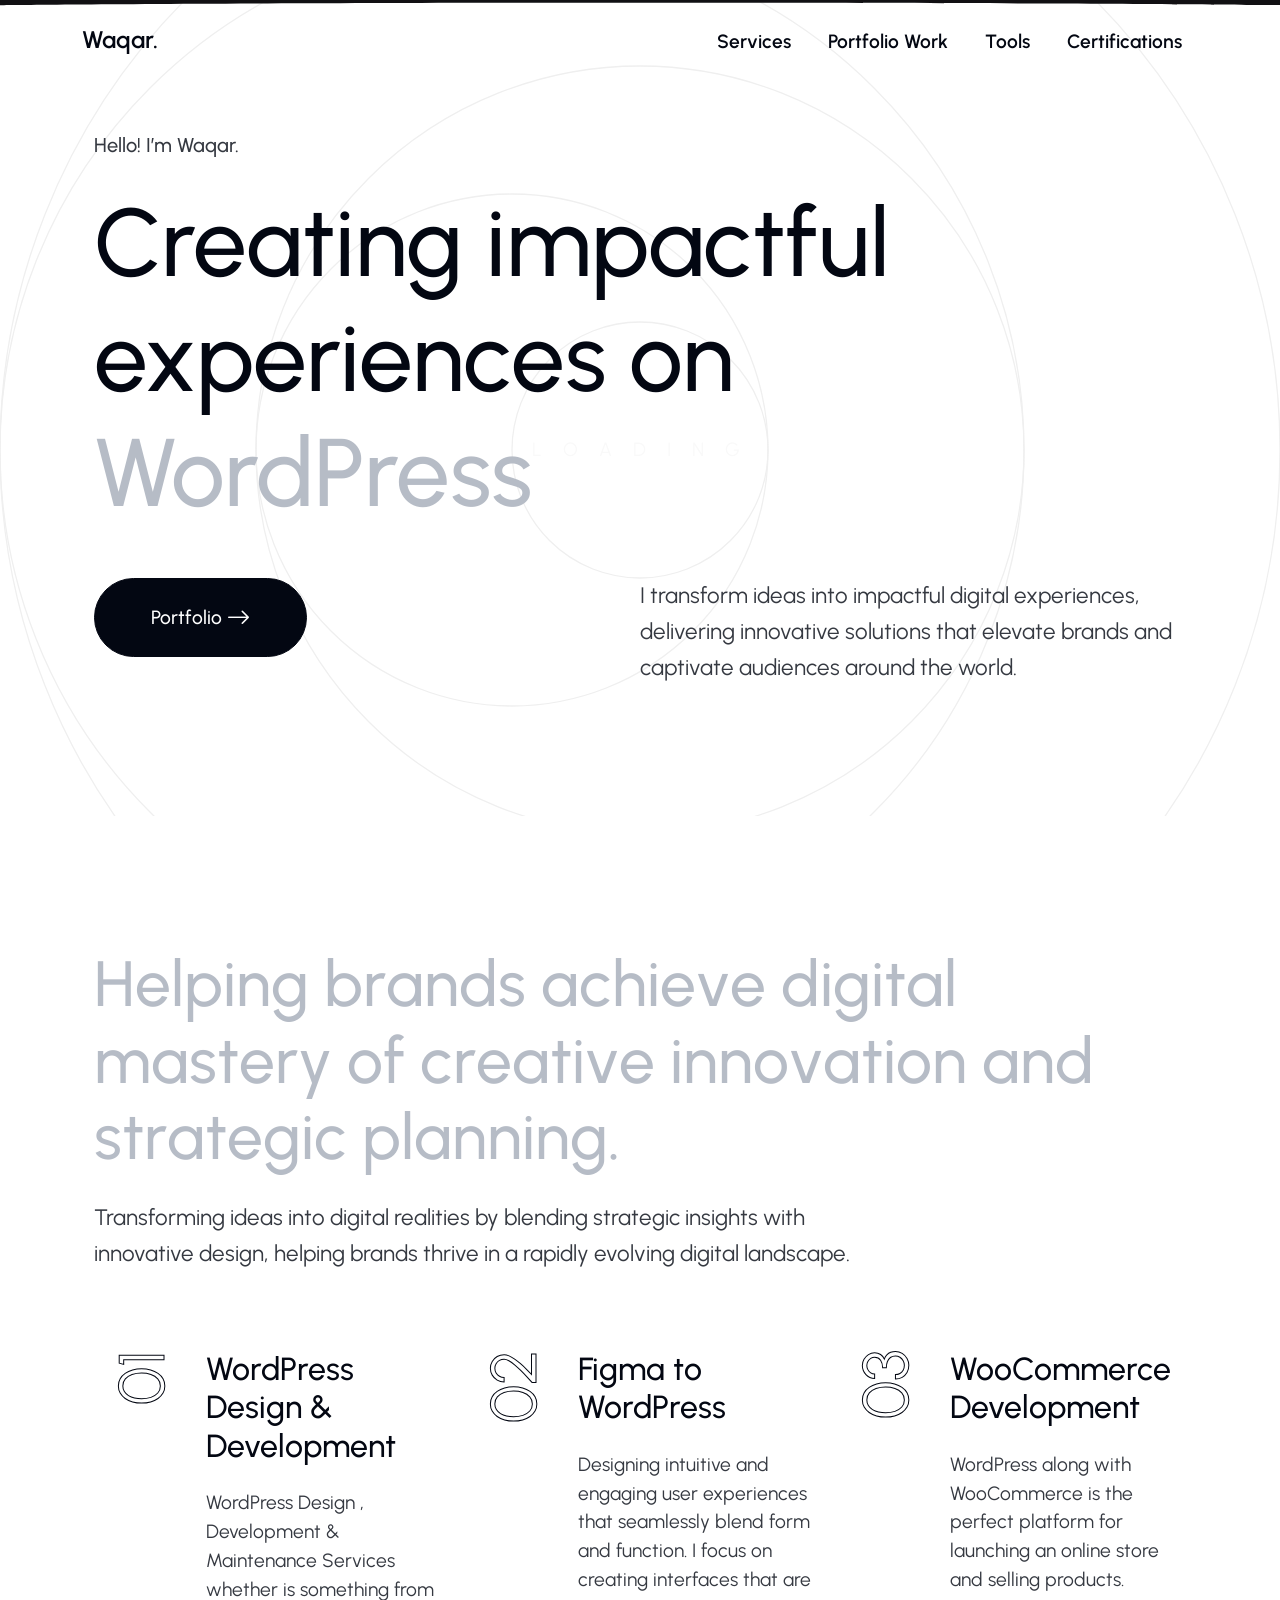
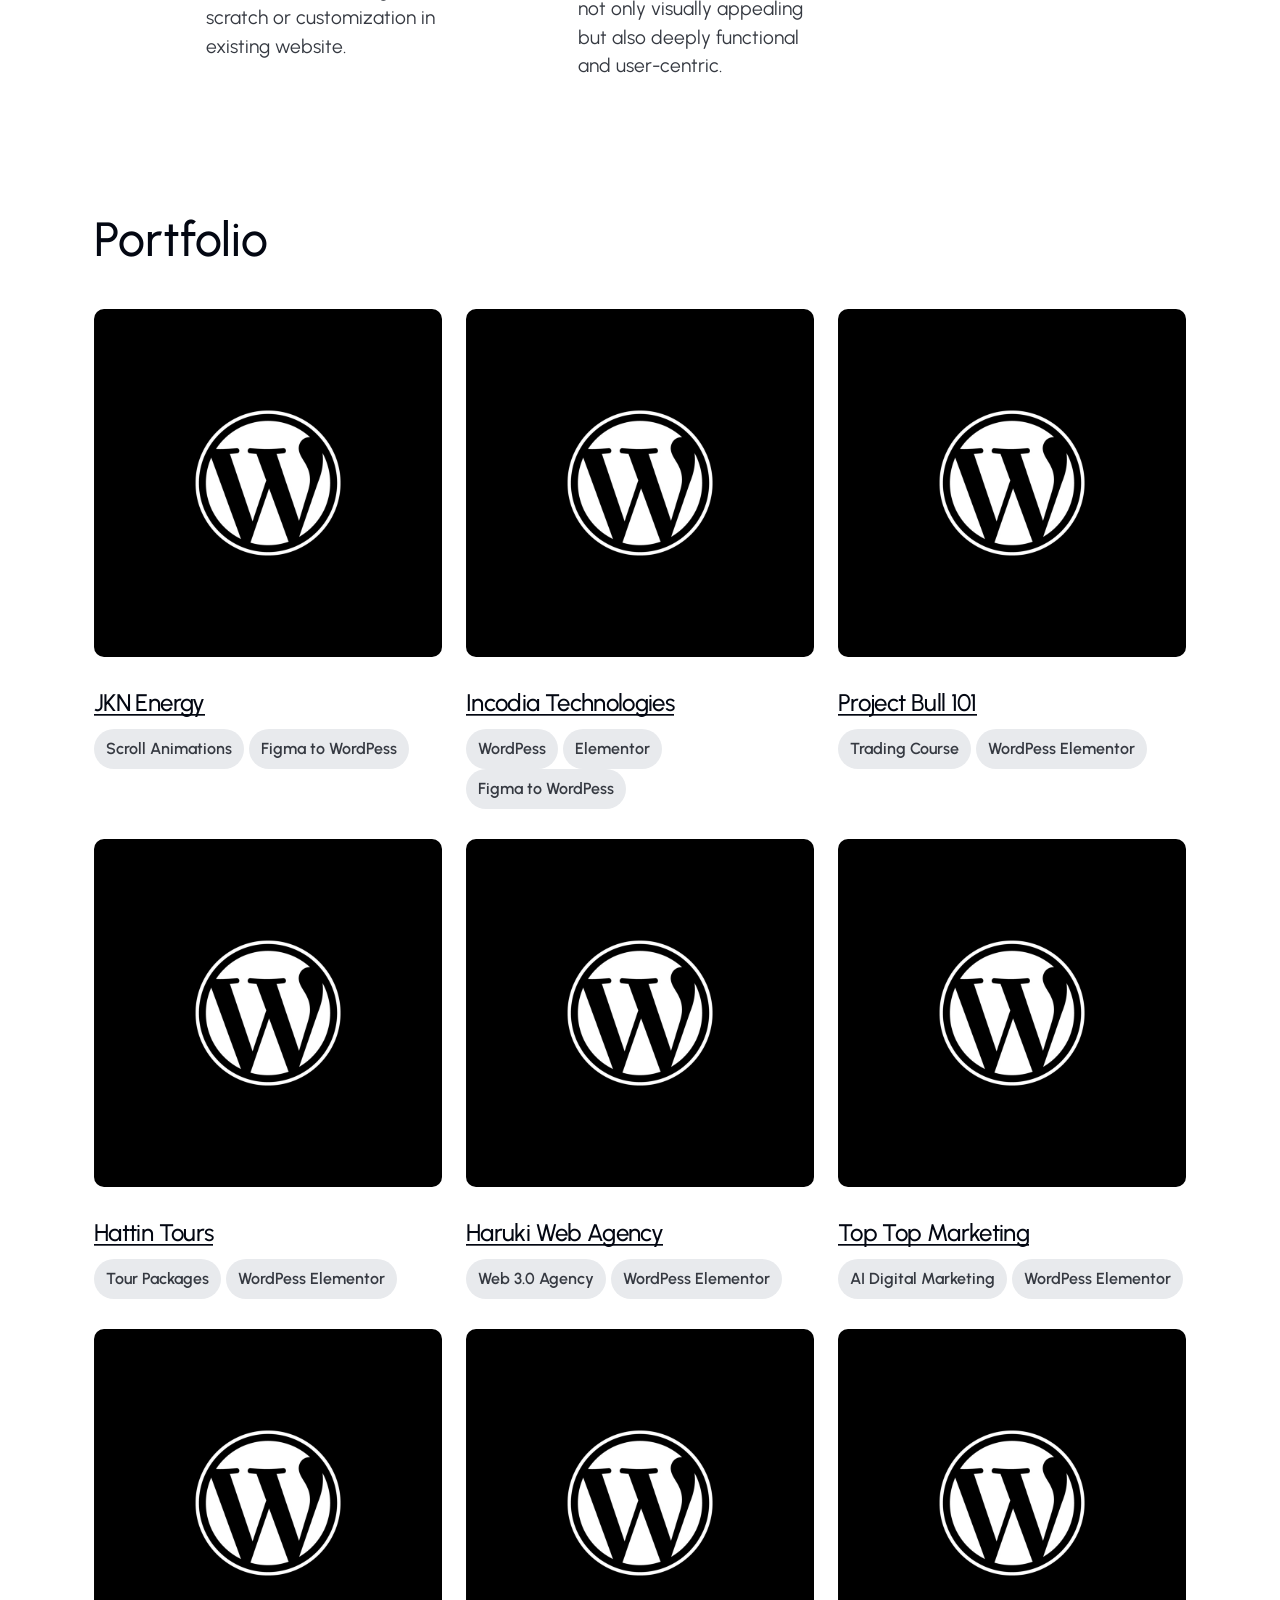
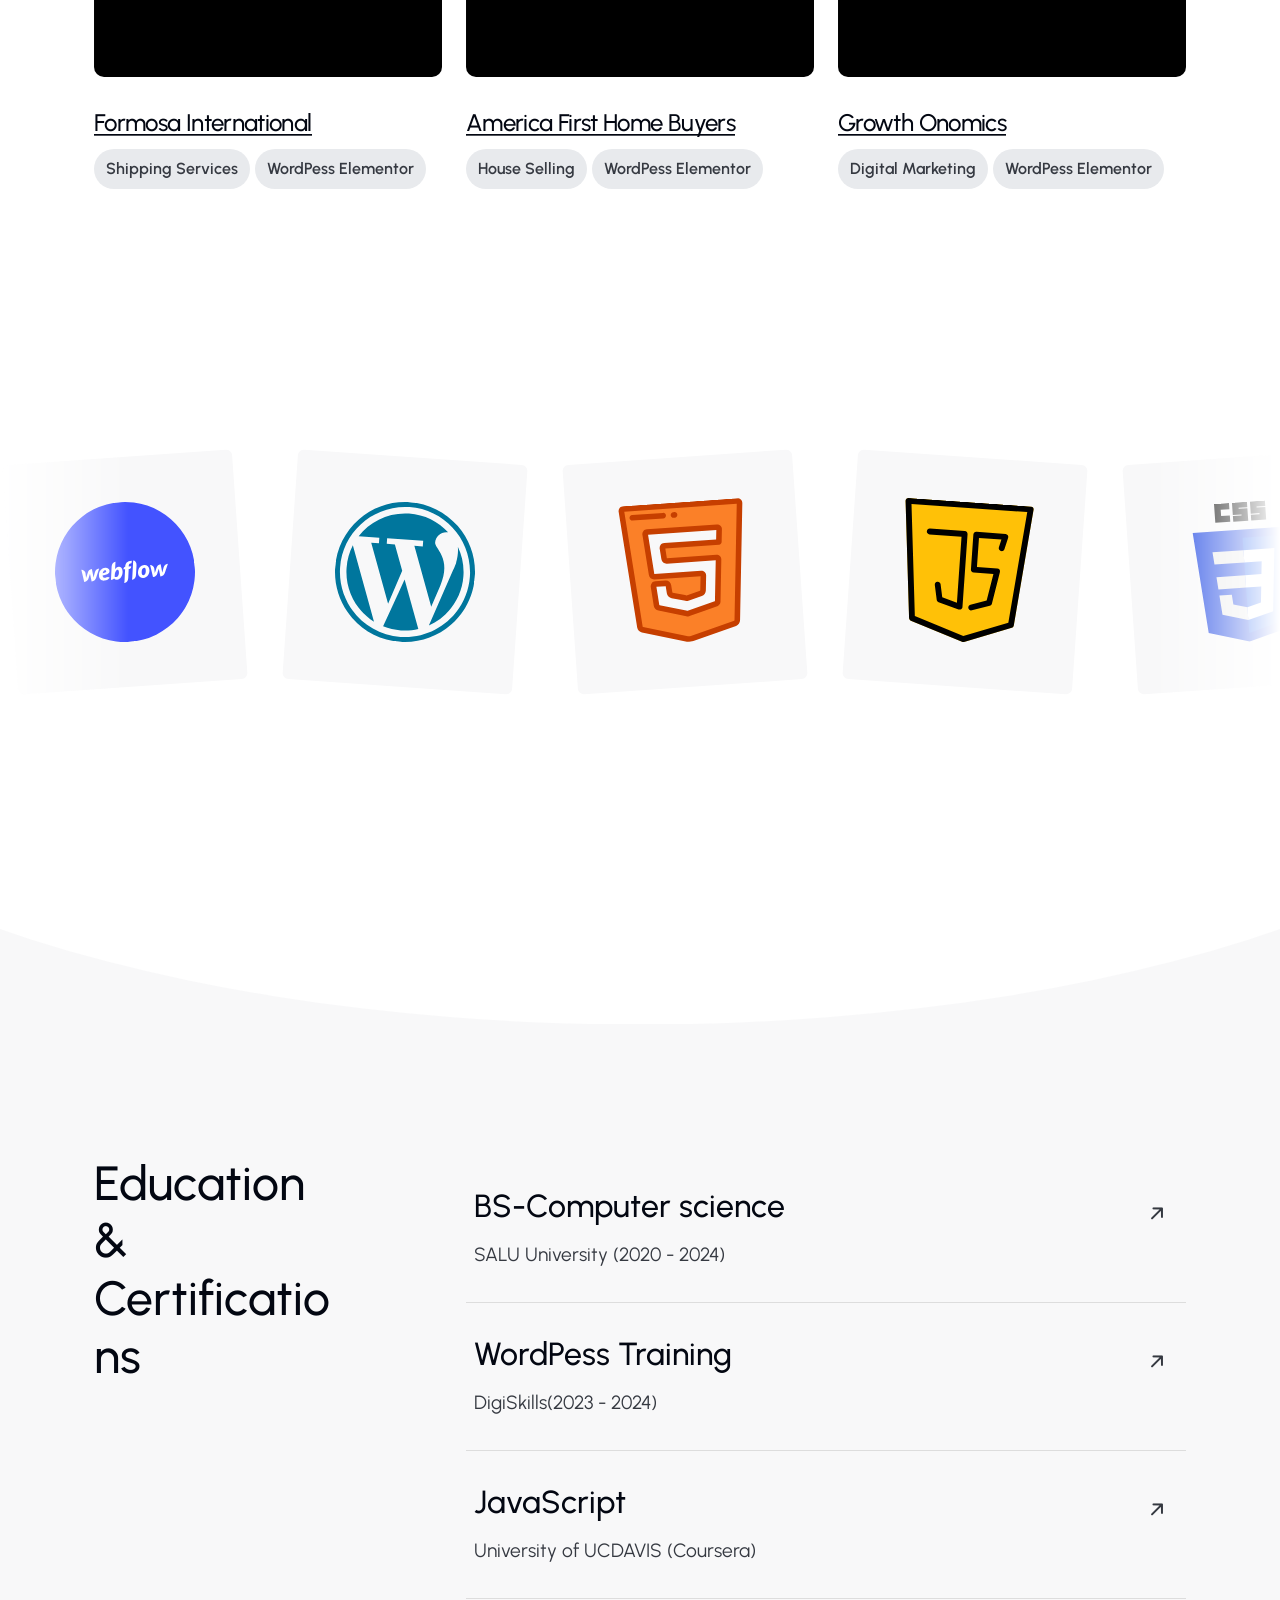
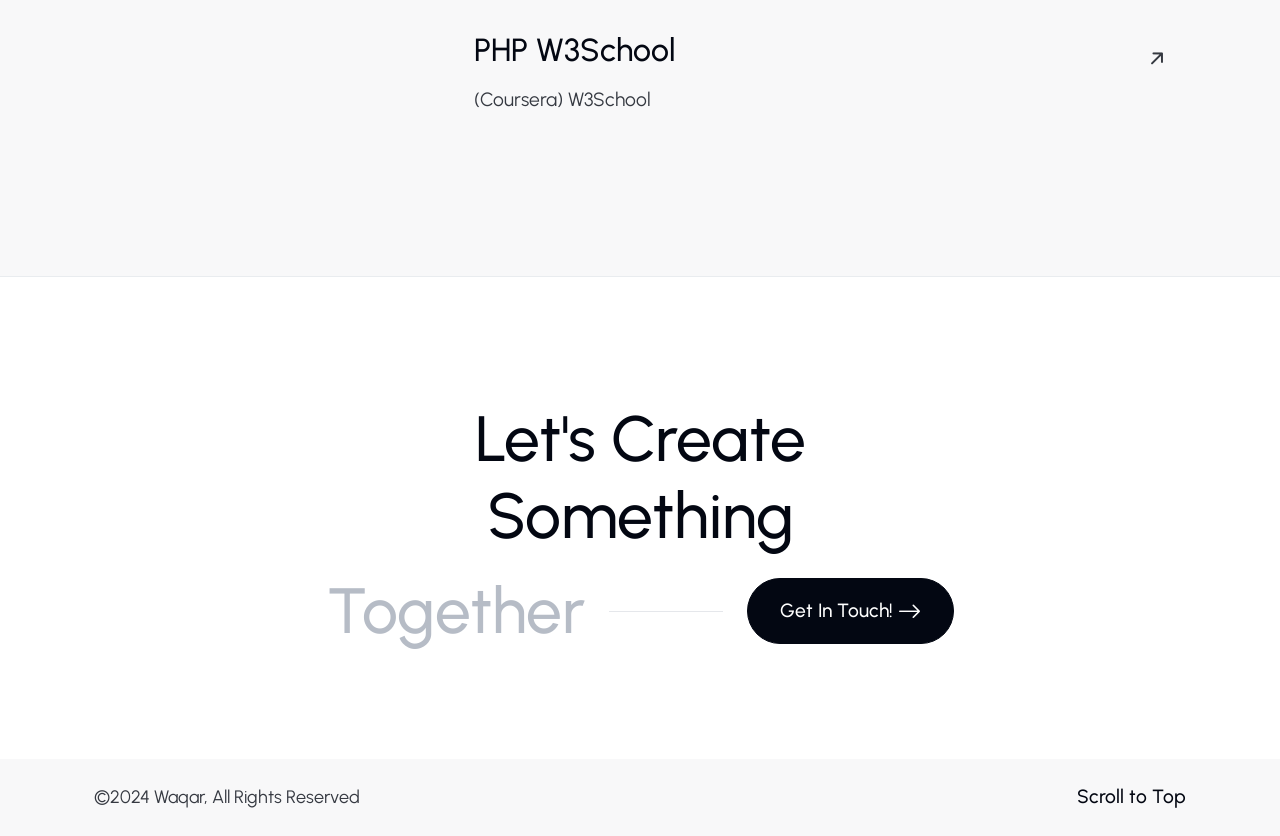
==== commit 35cf1dd4: "Portfolio" ====
--- a/index.html
+++ b/index.html
@@ -28,7 +28,7 @@
 	<div id="magic-cursor">
 		<div id="cursor"></div>
 	</div>
-	<!-- ***** Magic Cursor Area End ***** -->
+
 
 	<!-- ***** Preloader Area Start ***** -->
 	<div class="preloader">
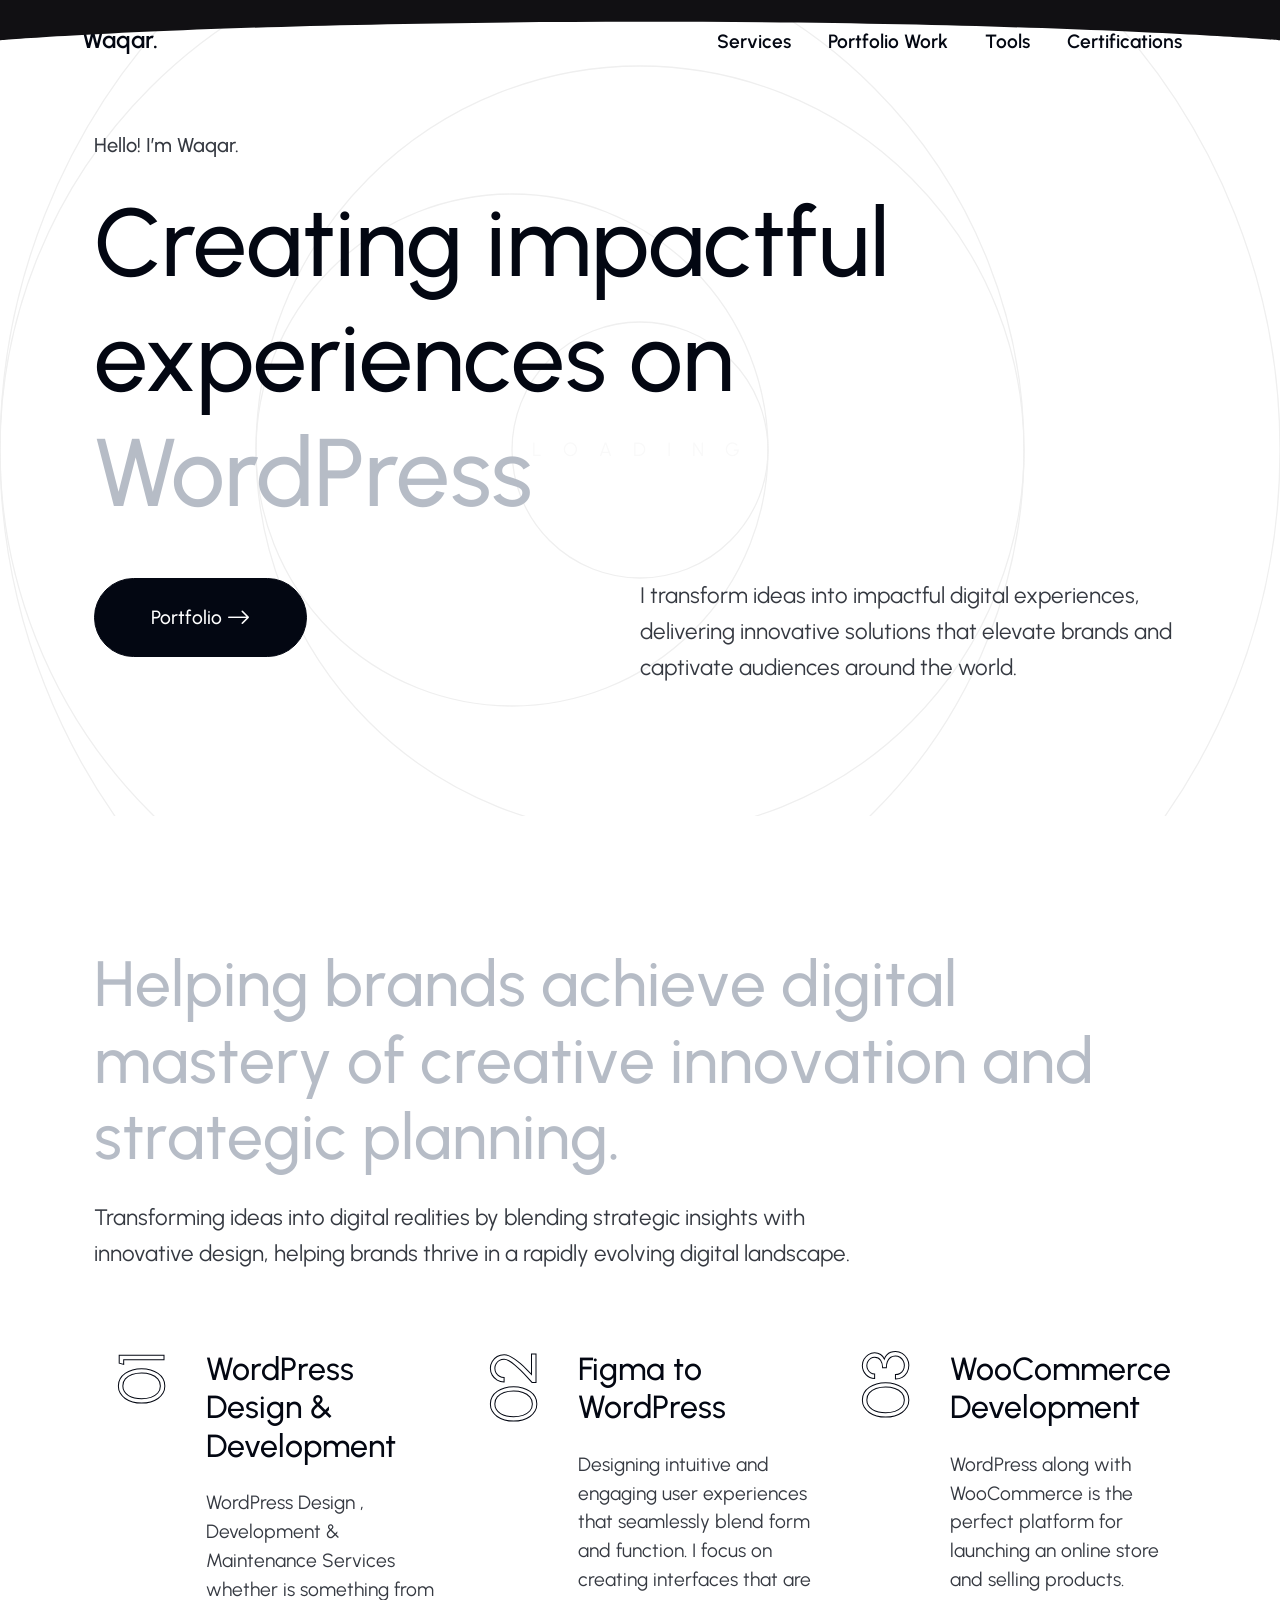
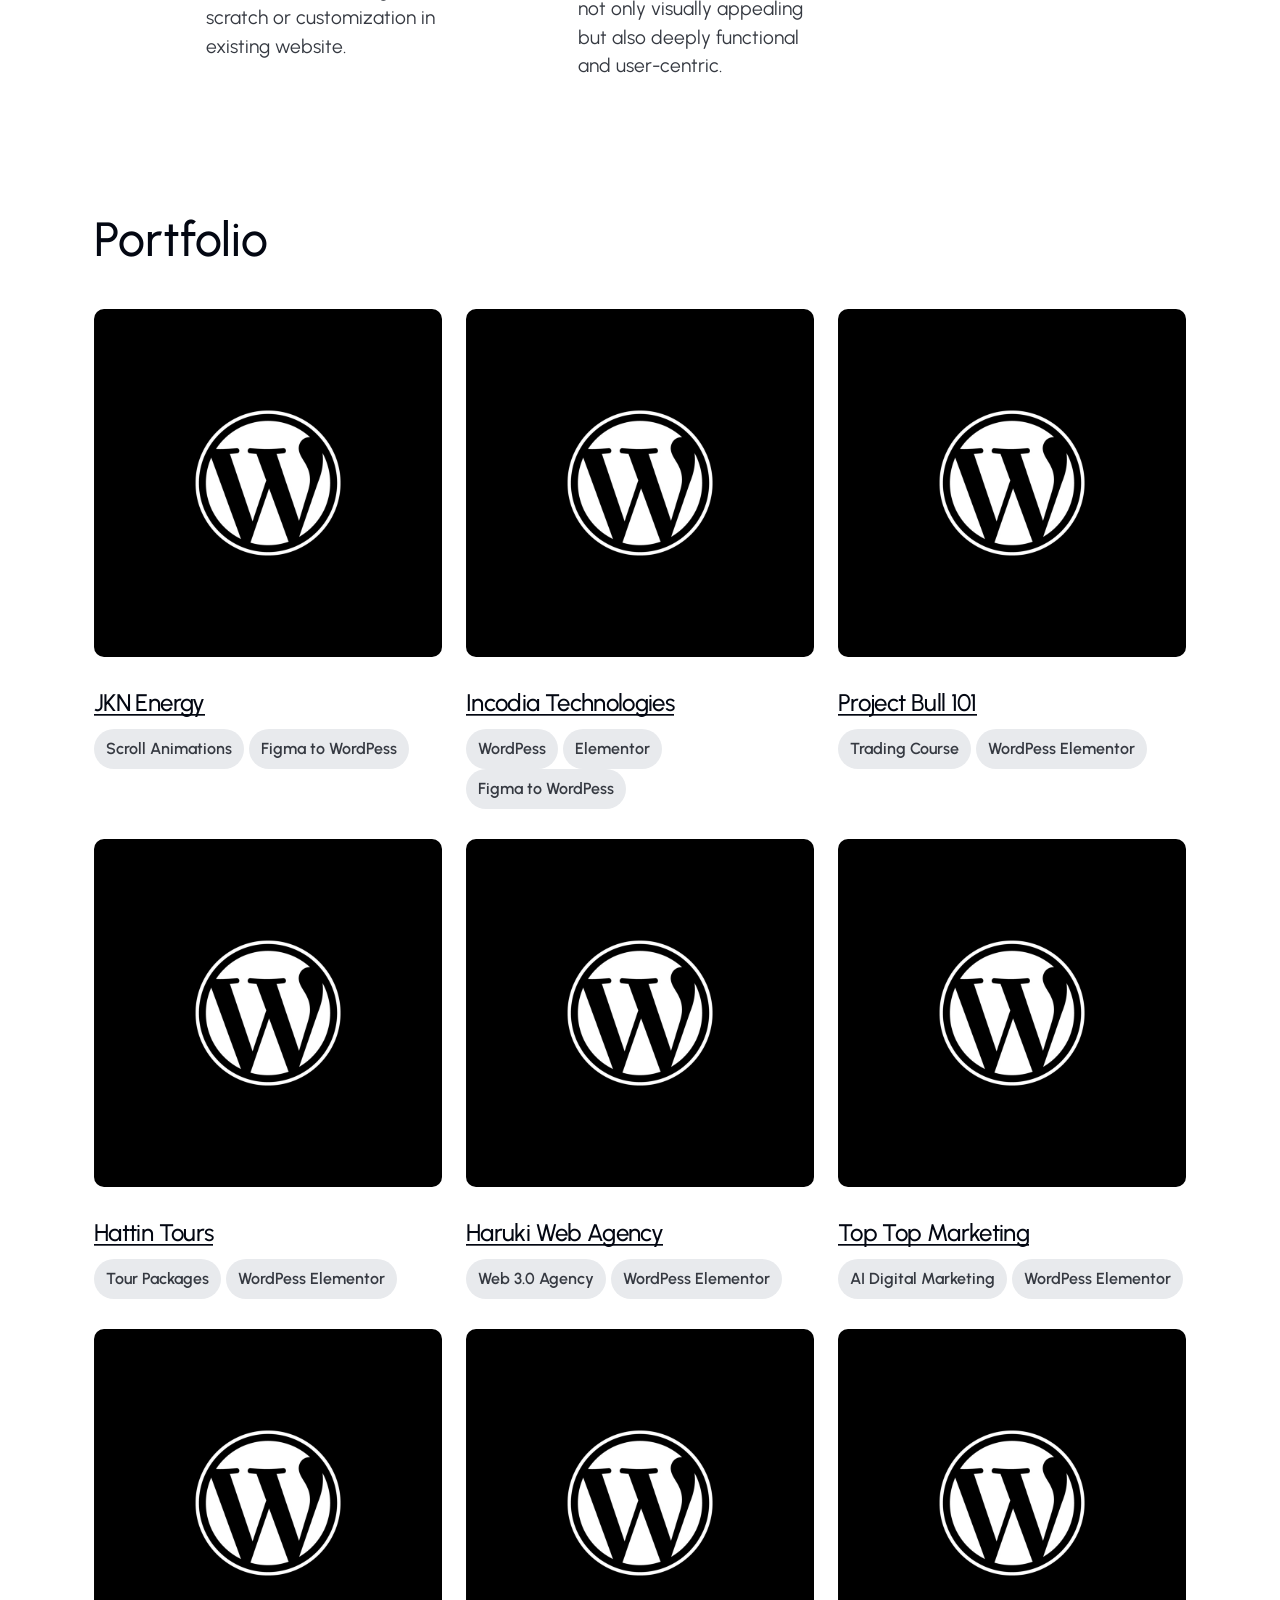
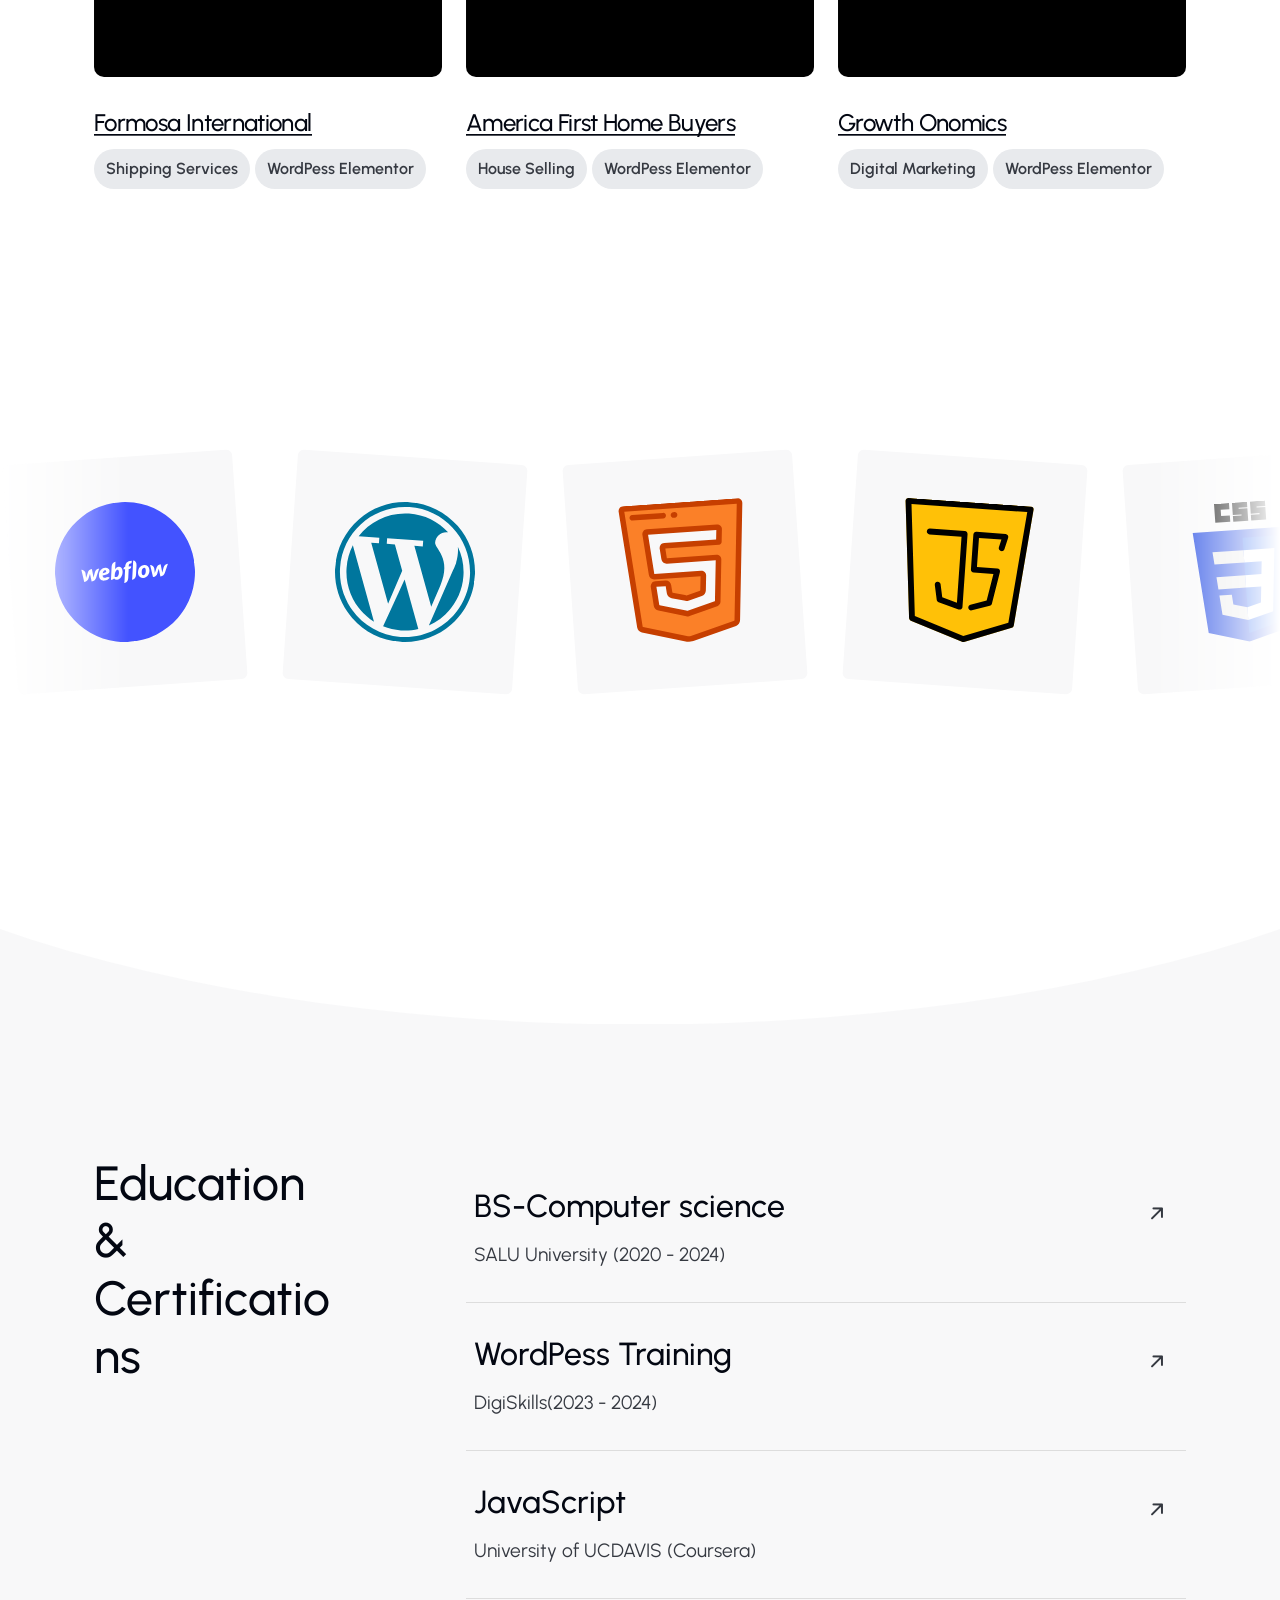
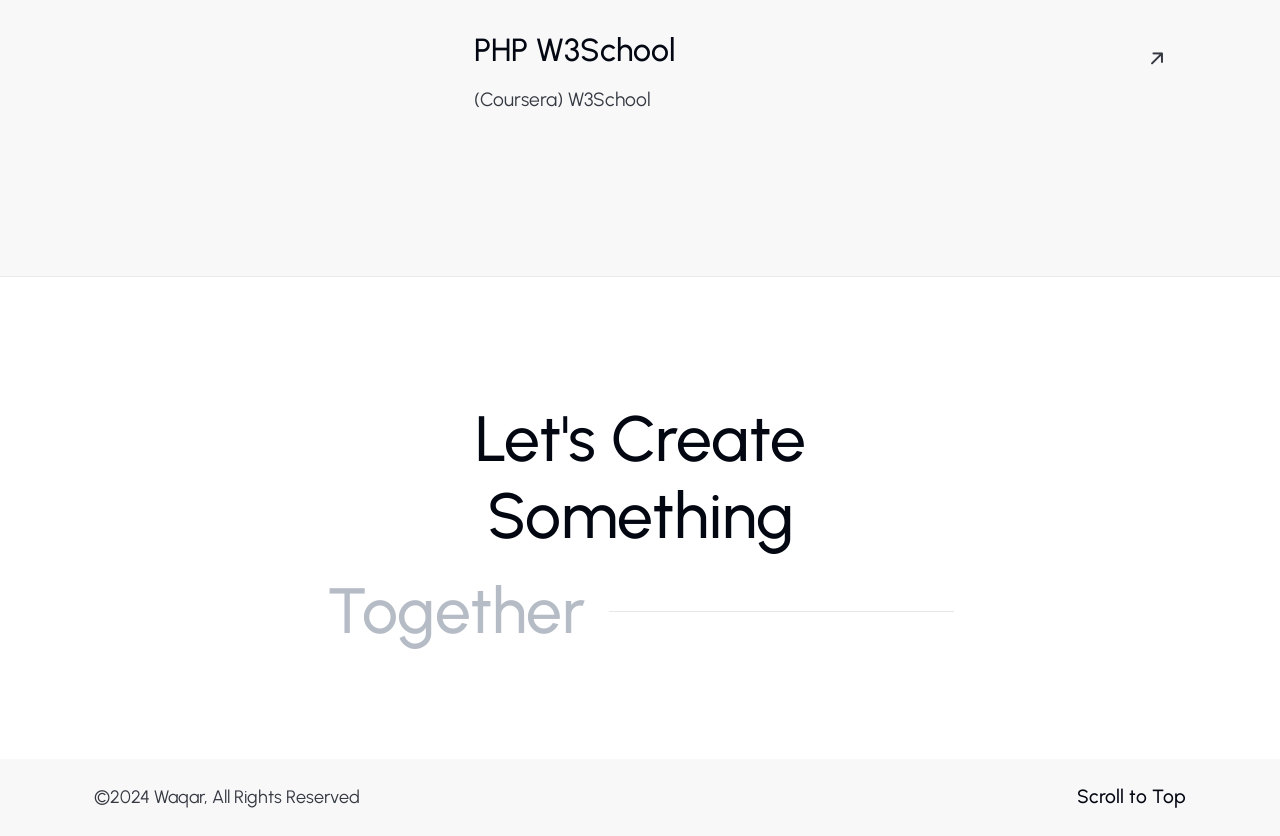
==== commit f6944872: "Update index.html" ====
--- a/index.html
+++ b/index.html
@@ -687,7 +687,7 @@
 							<div class="cta-text">
 								<span class="line-item">Together</span>
 								<span class="line"></span>
-								<a class="btn magnetic-button" href="contact.html">Get In Touch! <i class="icon bi bi-arrow-right ms-1"></i><span></span></a>
+								
 							</div>
 
 							
@@ -804,4 +804,4 @@
 </body>
 
 
-</html>+</html>
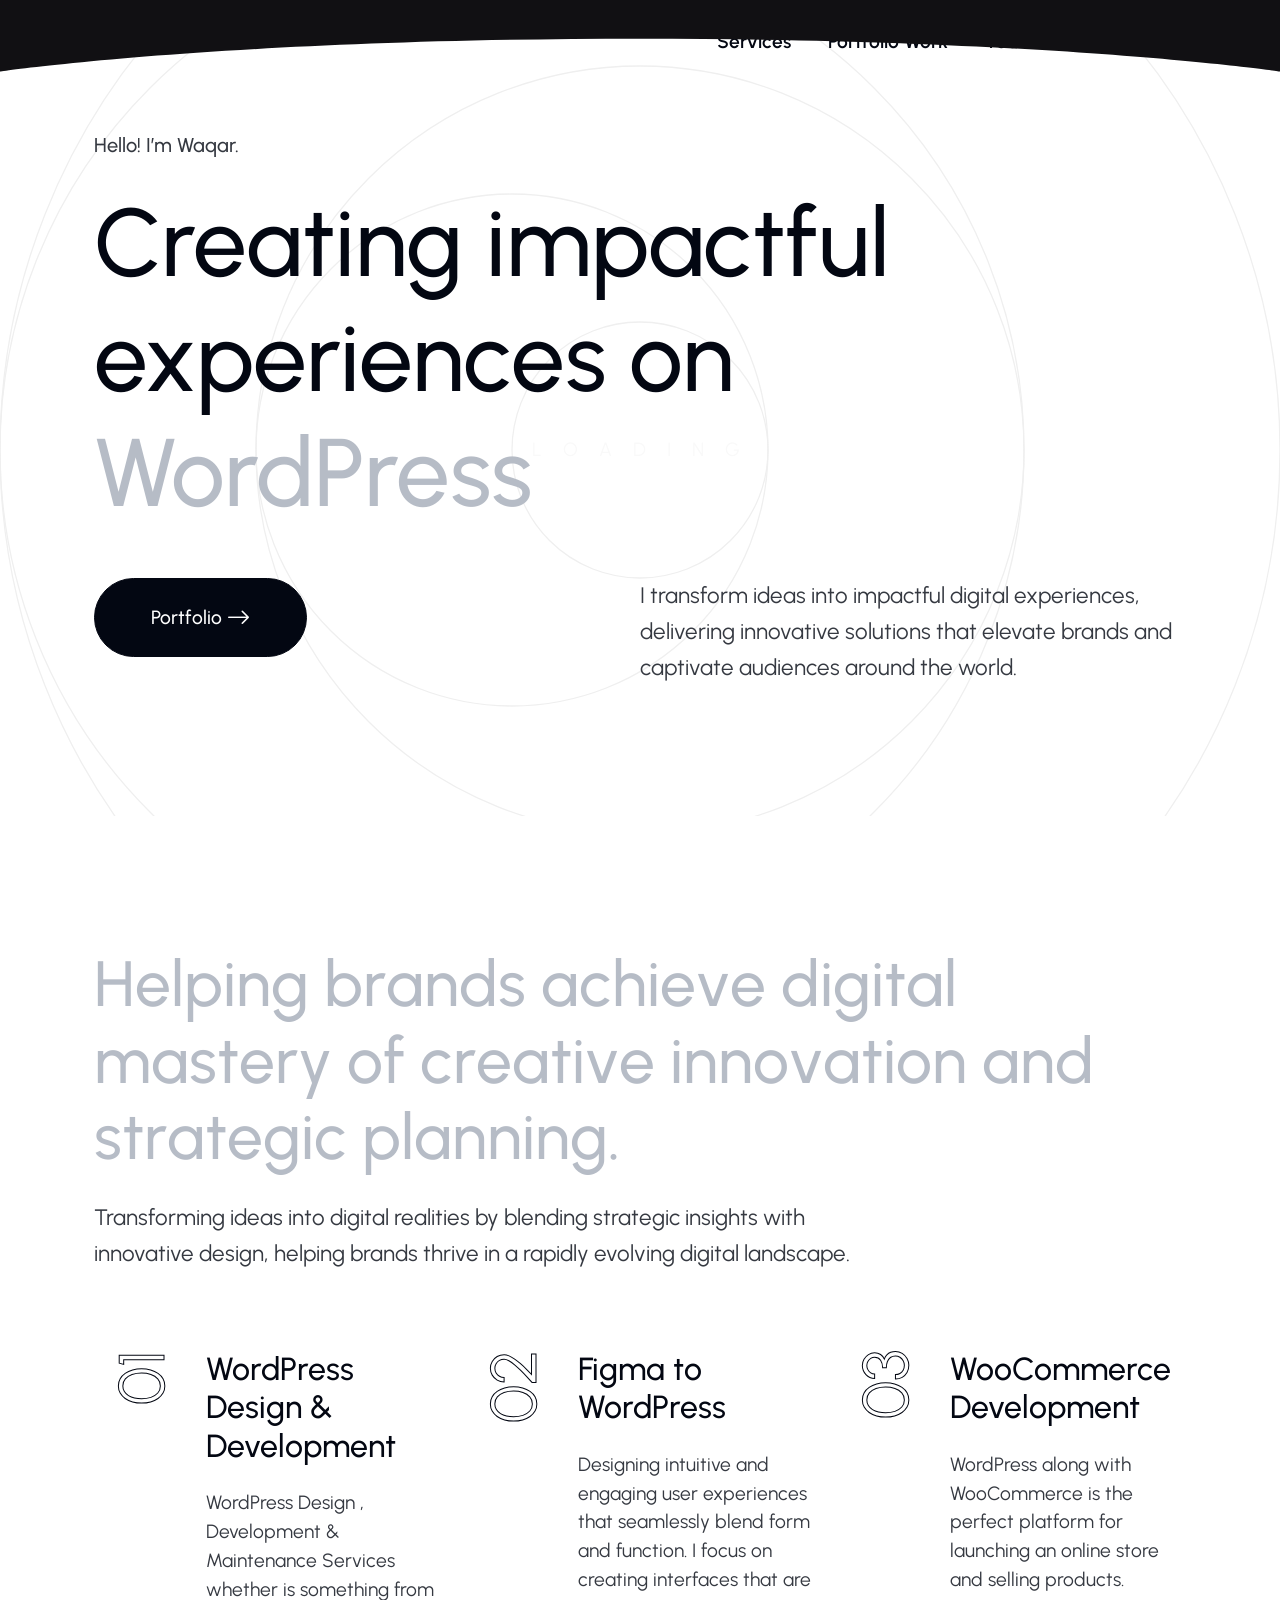
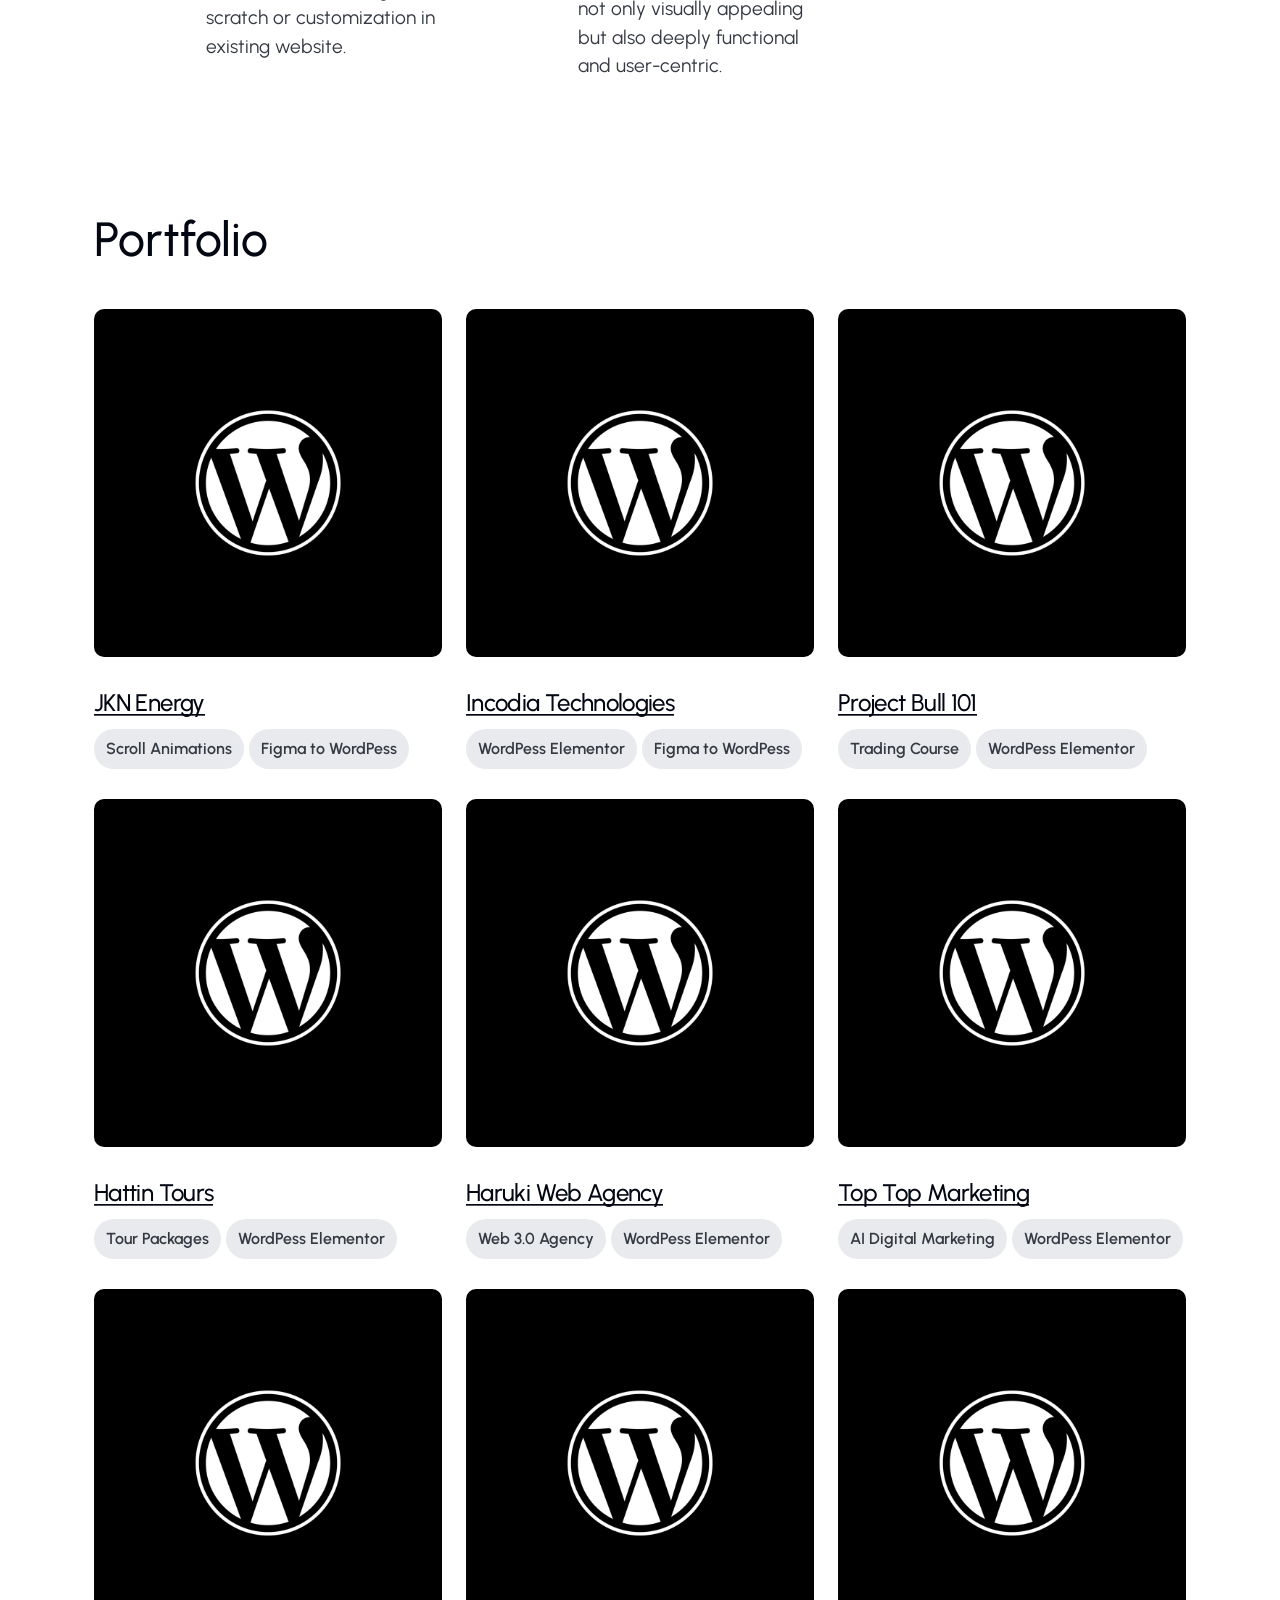
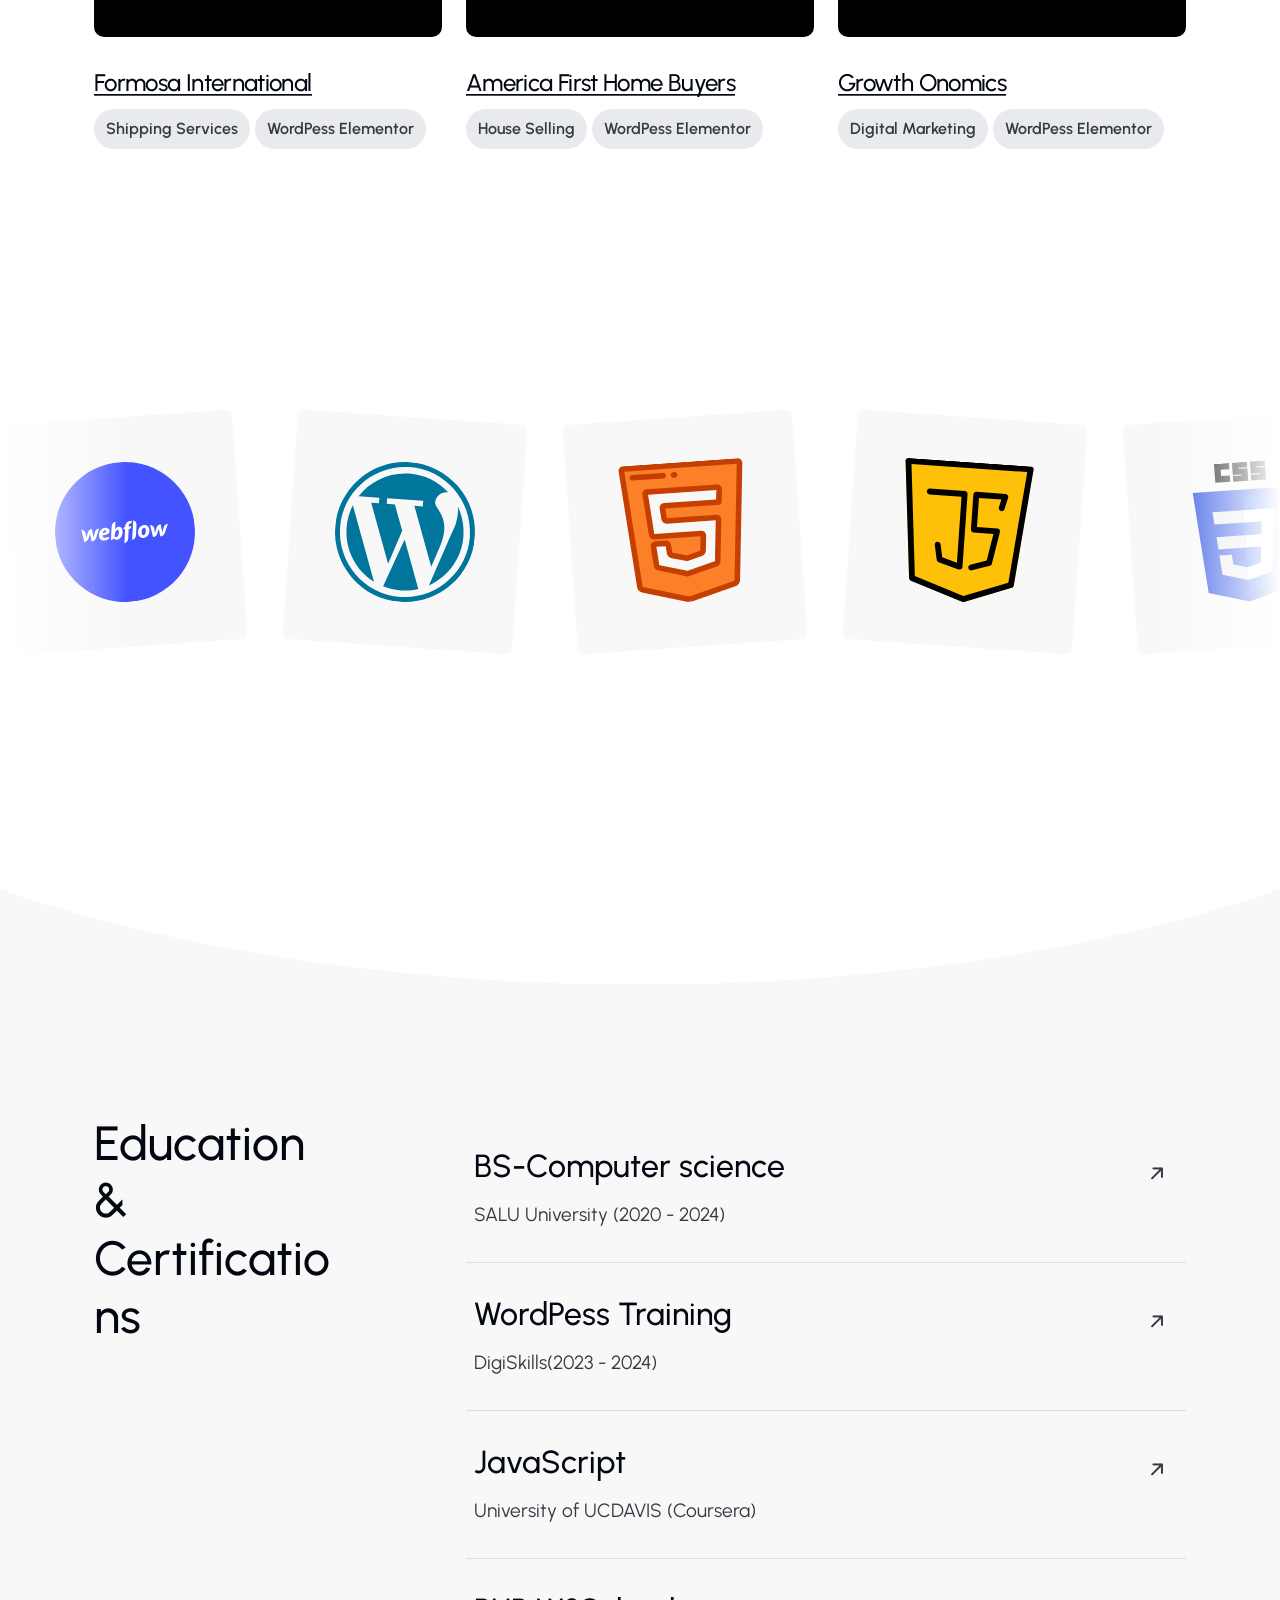
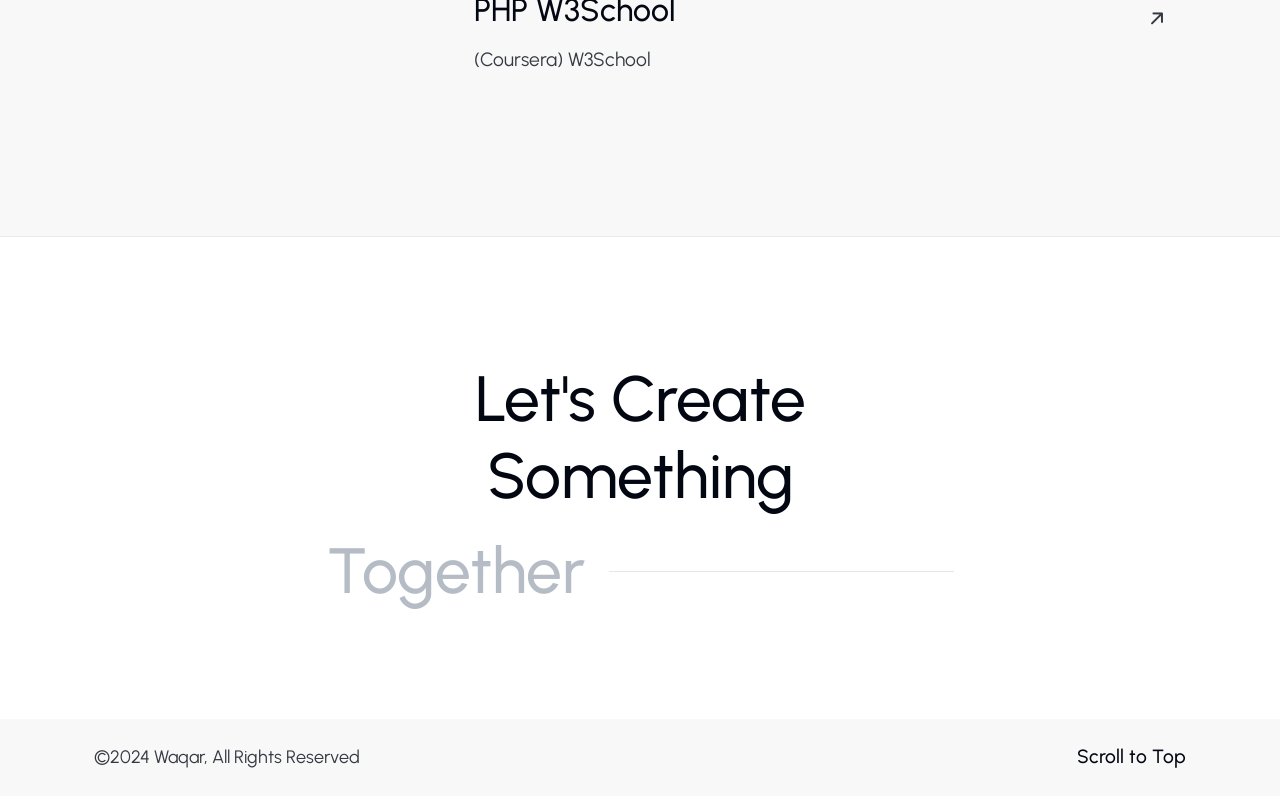
==== commit a04c34e3: "Update index.html" ====
--- a/index.html
+++ b/index.html
@@ -245,8 +245,8 @@
 											<a href="https://incodiatechnologies.com/" target="_blank">Incodia Technologies</a>
 										</h4>
 										<div class="card-terms">
-											<a class="terms badge" href="#">WordPess</a>
-											<a class="terms badge" href="#">Elementor</a>
+											<a class="terms badge" href="#">WordPess Elementor</a>
+									
 											<a class="terms badge" href="#">Figma to WordPess</a>
 										</div>
 									</div>
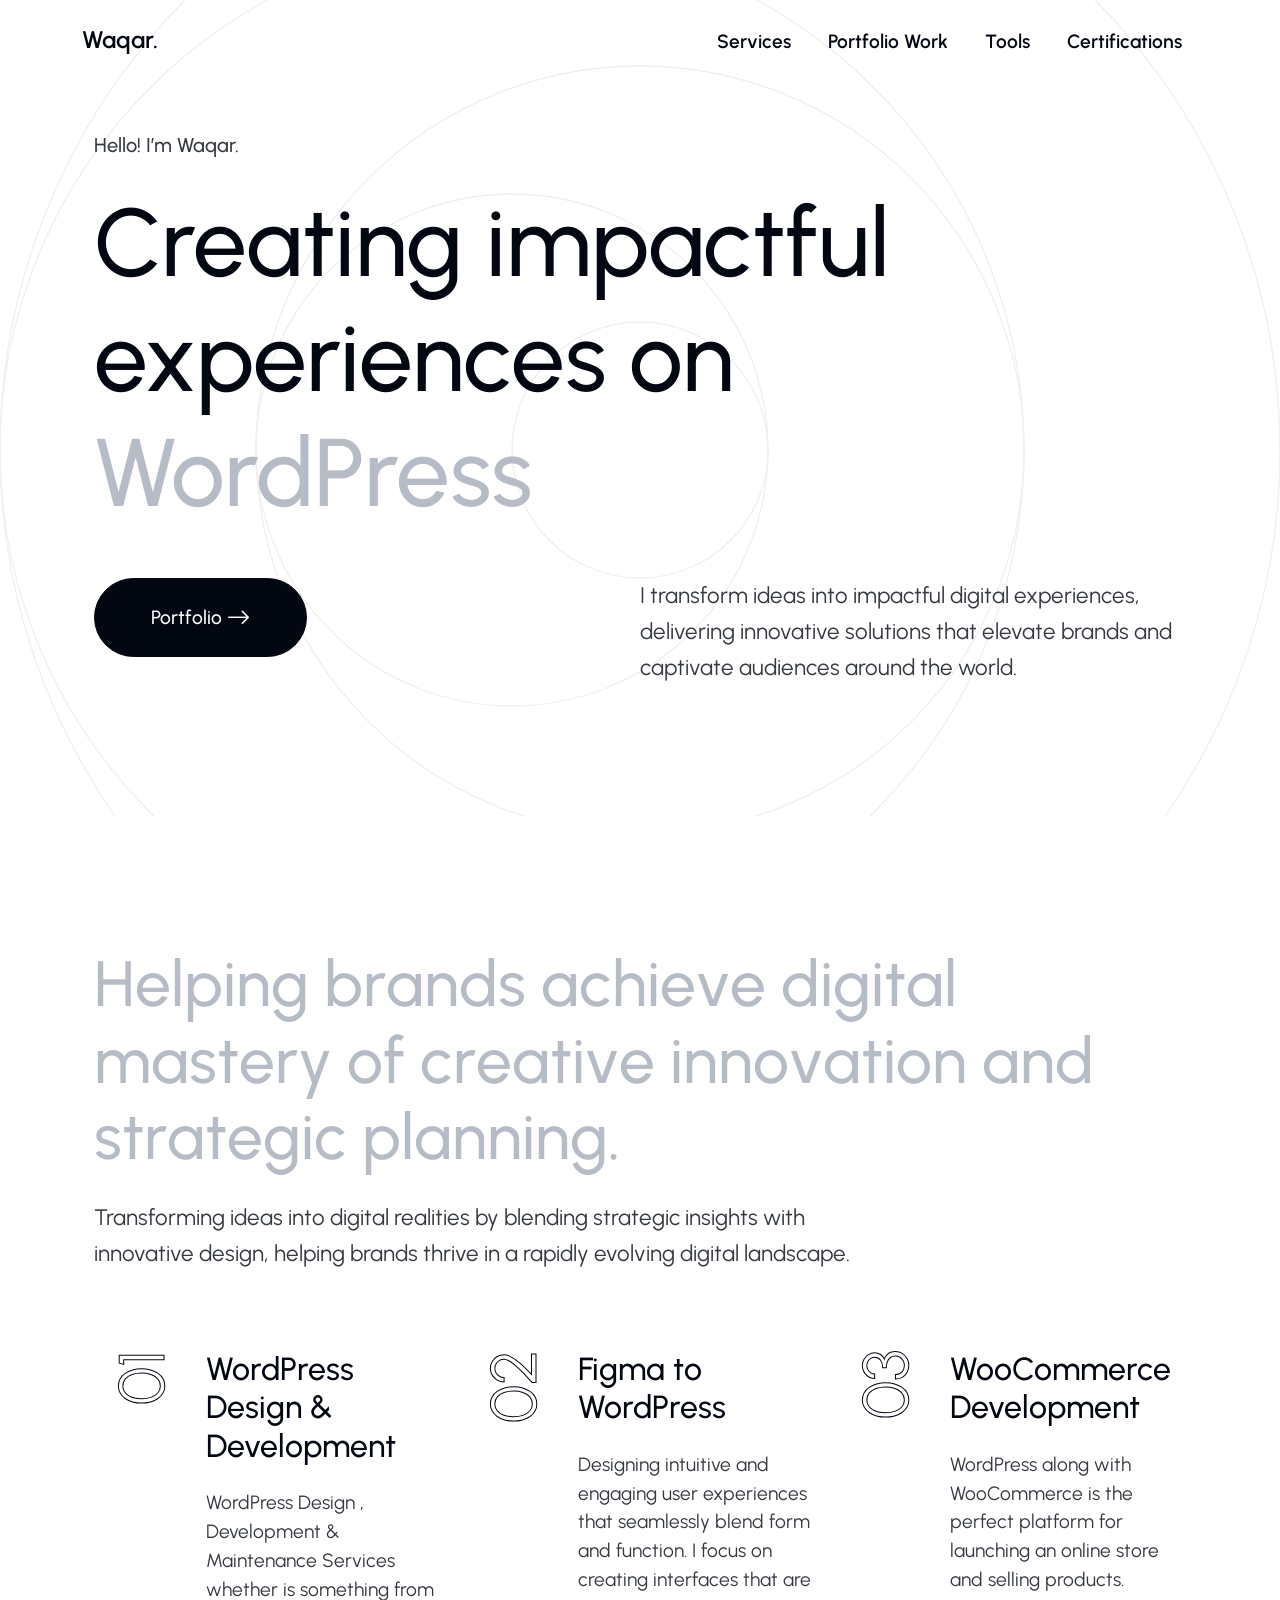
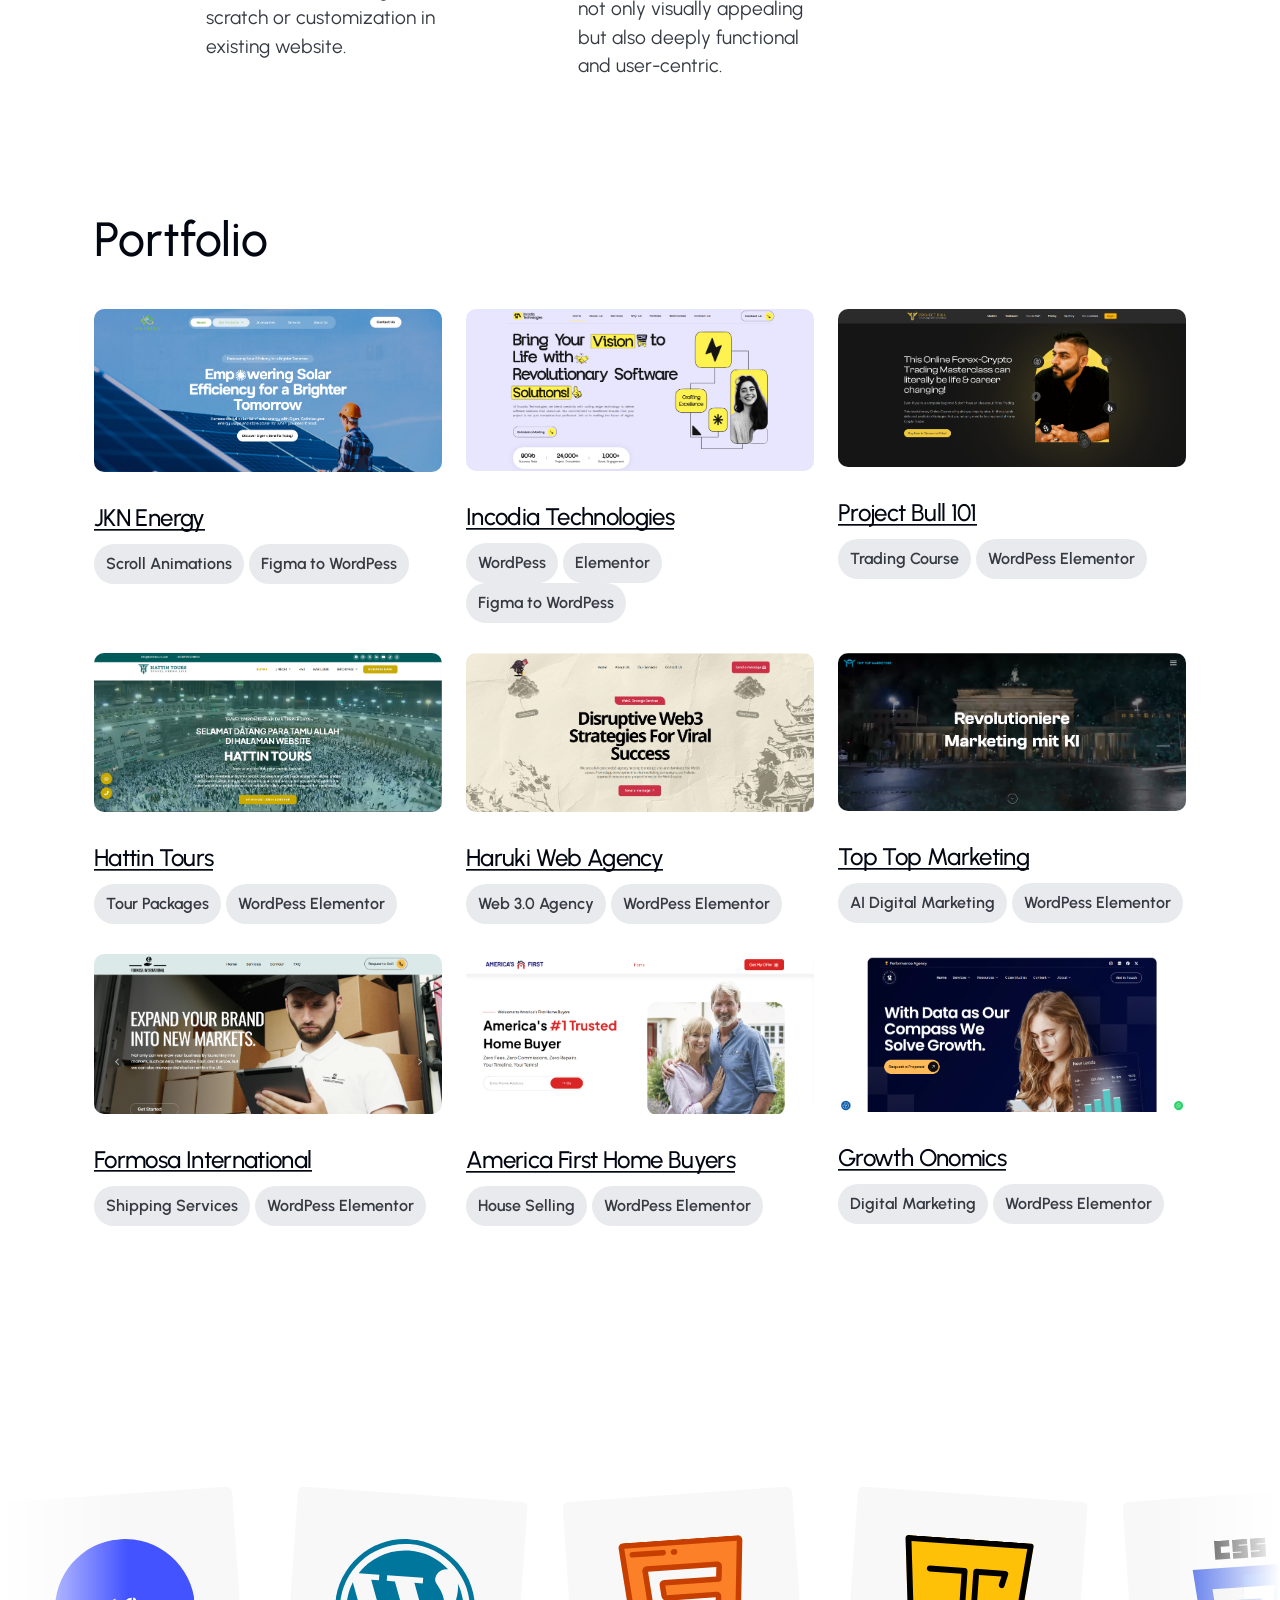
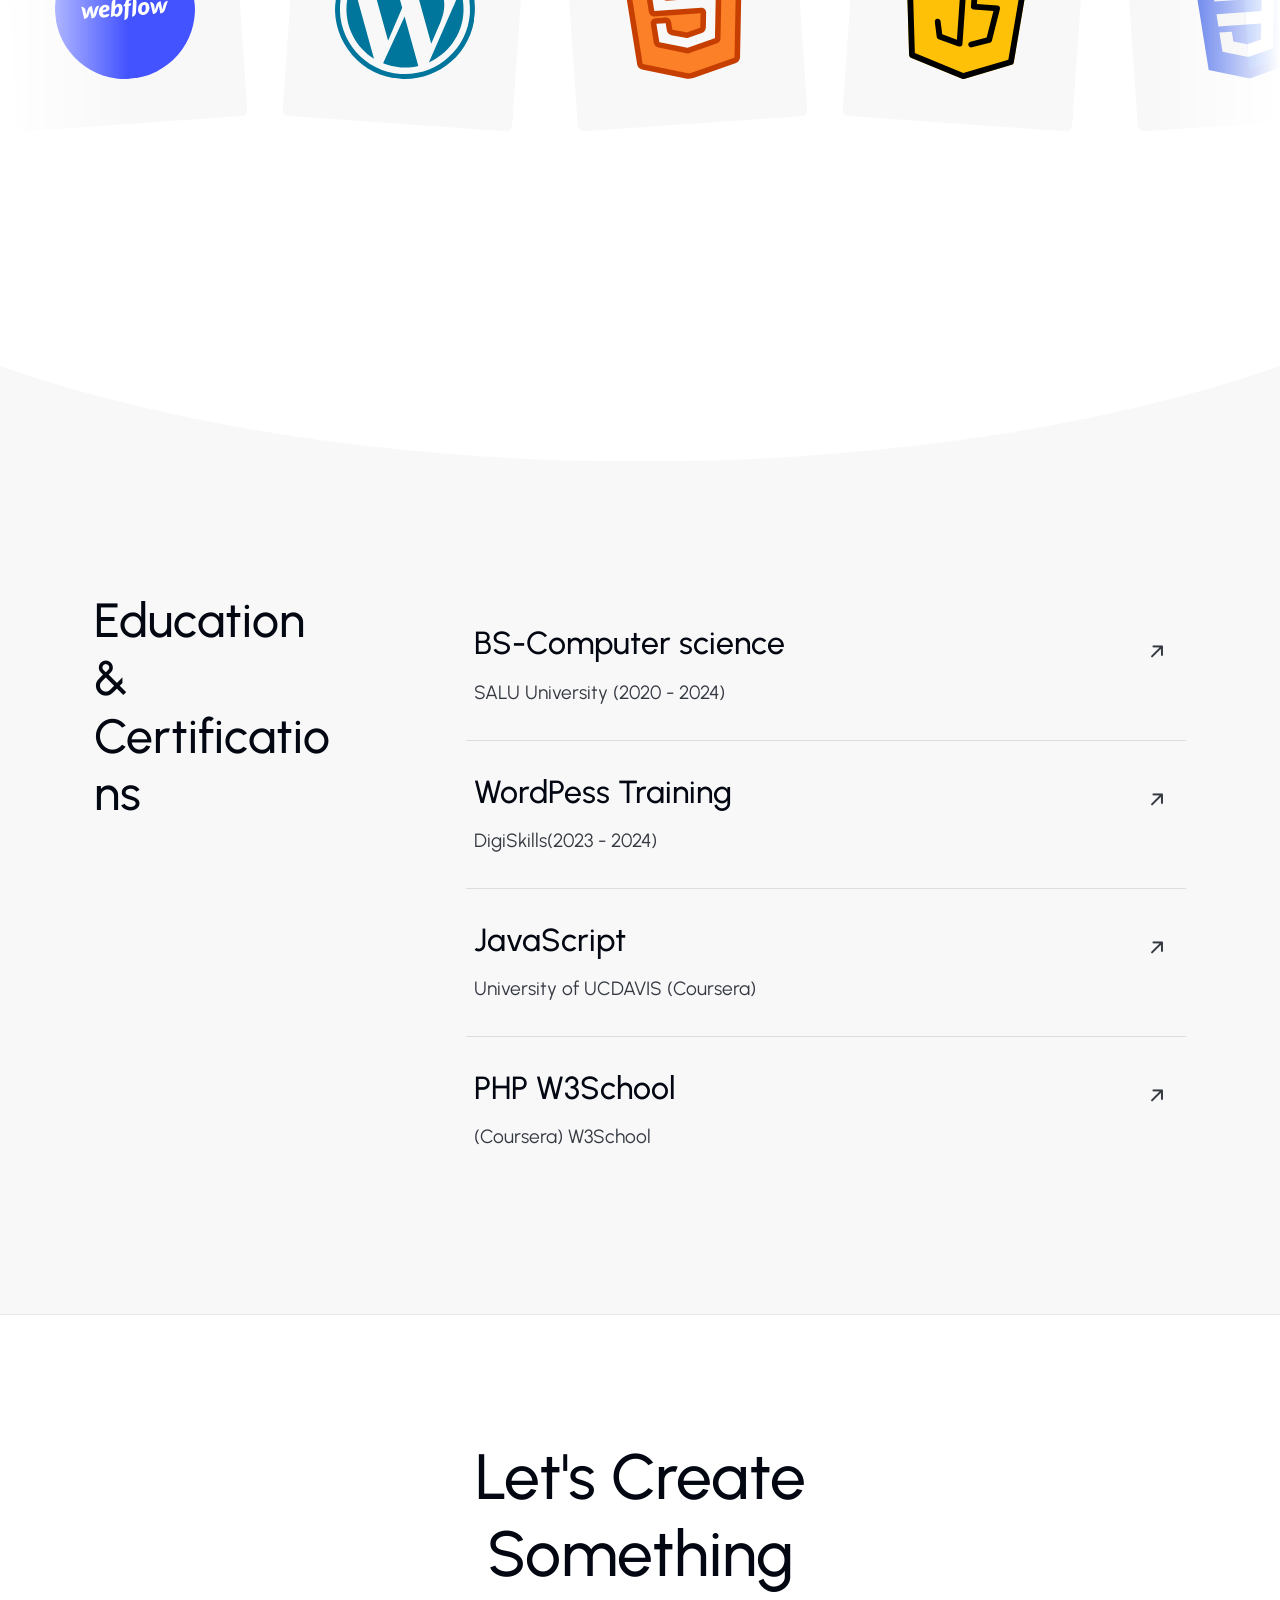
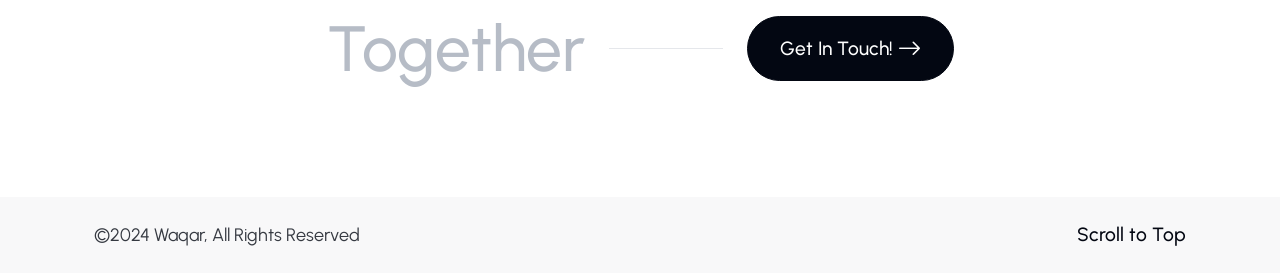
==== commit 89957685: "Portfolio" ====
--- a/index.html
+++ b/index.html
@@ -28,7 +28,7 @@
 	<div id="magic-cursor">
 		<div id="cursor"></div>
 	</div>
-
+	<!-- ***** Magic Cursor Area End ***** -->
 
 	<!-- ***** Preloader Area Start ***** -->
 	<div class="preloader">
@@ -207,7 +207,7 @@
 								<div class="image-holder">
 									<!-- Card Thumb -->
 									<a class="card-thumb" href="https://jkn-energy.com/" target="_blank">
-										<img src="assets/img/blog/wordpress.jpg" alt="">
+										<img src="assets/img/blog/1.png" alt="">
 									</a>
 								</div>
 								<!-- Card Overlay -->
@@ -233,7 +233,7 @@
 								<div class="image-holder">
 									<!-- Card Thumb -->
 									<a class="card-thumb" href="https://incodiatechnologies.com/" target="_blank">
-										<img src="assets/img/blog/wordpress.jpg" alt="">
+										<img src="assets/img/blog/2.png" alt="">
 									</a>
 								</div>
 								<!-- Card Overlay -->
@@ -245,8 +245,8 @@
 											<a href="https://incodiatechnologies.com/" target="_blank">Incodia Technologies</a>
 										</h4>
 										<div class="card-terms">
-											<a class="terms badge" href="#">WordPess Elementor</a>
-									
+											<a class="terms badge" href="#">WordPess</a>
+											<a class="terms badge" href="#">Elementor</a>
 											<a class="terms badge" href="#">Figma to WordPess</a>
 										</div>
 									</div>
@@ -260,7 +260,7 @@
 								<div class="image-holder">
 									<!-- Card Thumb -->
 									<a class="card-thumb" href="https://www.projectbull101.com/" target="_blank">
-										<img src="assets/img/blog/wordpress.jpg" alt="">
+										<img src="assets/img/blog/3.png" alt="">
 									</a>
 								</div>
 								<!-- Card Overlay -->
@@ -287,7 +287,7 @@
 								<div class="image-holder">
 									<!-- Card Thumb -->
 									<a class="card-thumb" href="https://hattintours.com/" target="_blank">
-										<img src="assets/img/blog/wordpress.jpg" alt="">
+										<img src="assets/img/blog/4.png" alt="">
 									</a>
 								</div>
 								<!-- Card Overlay -->
@@ -313,7 +313,7 @@
 								<div class="image-holder">
 									<!-- Card Thumb -->
 									<a class="card-thumb" href="https://haruki.agency/" target="_blank">
-										<img src="assets/img/blog/wordpress.jpg" alt="">
+										<img src="assets/img/blog/5.png" alt="">
 									</a>
 								</div>
 								<!-- Card Overlay -->
@@ -340,7 +340,7 @@
 									<!-- Card Thumb -->
 									<a class="card-thumb" href="https://toptopmarketing.de/
 									" target="_blank">
-										<img src="assets/img/blog/wordpress.jpg" alt="">
+										<img src="assets/img/blog/7.png" alt="">
 									</a>
 								</div>
 								<!-- Card Overlay -->
@@ -367,7 +367,7 @@
 									<!-- Card Thumb -->
 									<a class="card-thumb" href="https://formosa-international.com/
 									" target="_blank">
-										<img src="assets/img/blog/wordpress.jpg" alt="">
+										<img src="assets/img/blog/8.png" alt="">
 									</a>
 								</div>
 								<!-- Card Overlay -->
@@ -394,7 +394,7 @@
 									<!-- Card Thumb -->
 									<a class="card-thumb" href="https://americasfirsthomebuyers.com/
 									" target="_blank">
-										<img src="assets/img/blog/wordpress.jpg" alt="">
+										<img src="assets/img/blog/6.png" alt="">
 									</a>
 								</div>
 								<!-- Card Overlay -->
@@ -422,7 +422,7 @@
 									<!-- Card Thumb -->
 									<a class="card-thumb" href="https://growth-onomics.com/
 									" target="_blank">
-										<img src="assets/img/blog/wordpress.jpg" alt="">
+										<img src="assets/img/blog/9.png" alt="">
 									</a>
 								</div>
 								<!-- Card Overlay -->
@@ -687,7 +687,7 @@
 							<div class="cta-text">
 								<span class="line-item">Together</span>
 								<span class="line"></span>
-								
+								<a class="btn magnetic-button" href="contact.html">Get In Touch! <i class="icon bi bi-arrow-right ms-1"></i><span></span></a>
 							</div>
 
 							
@@ -804,4 +804,4 @@
 </body>
 
 
-</html>
+</html>
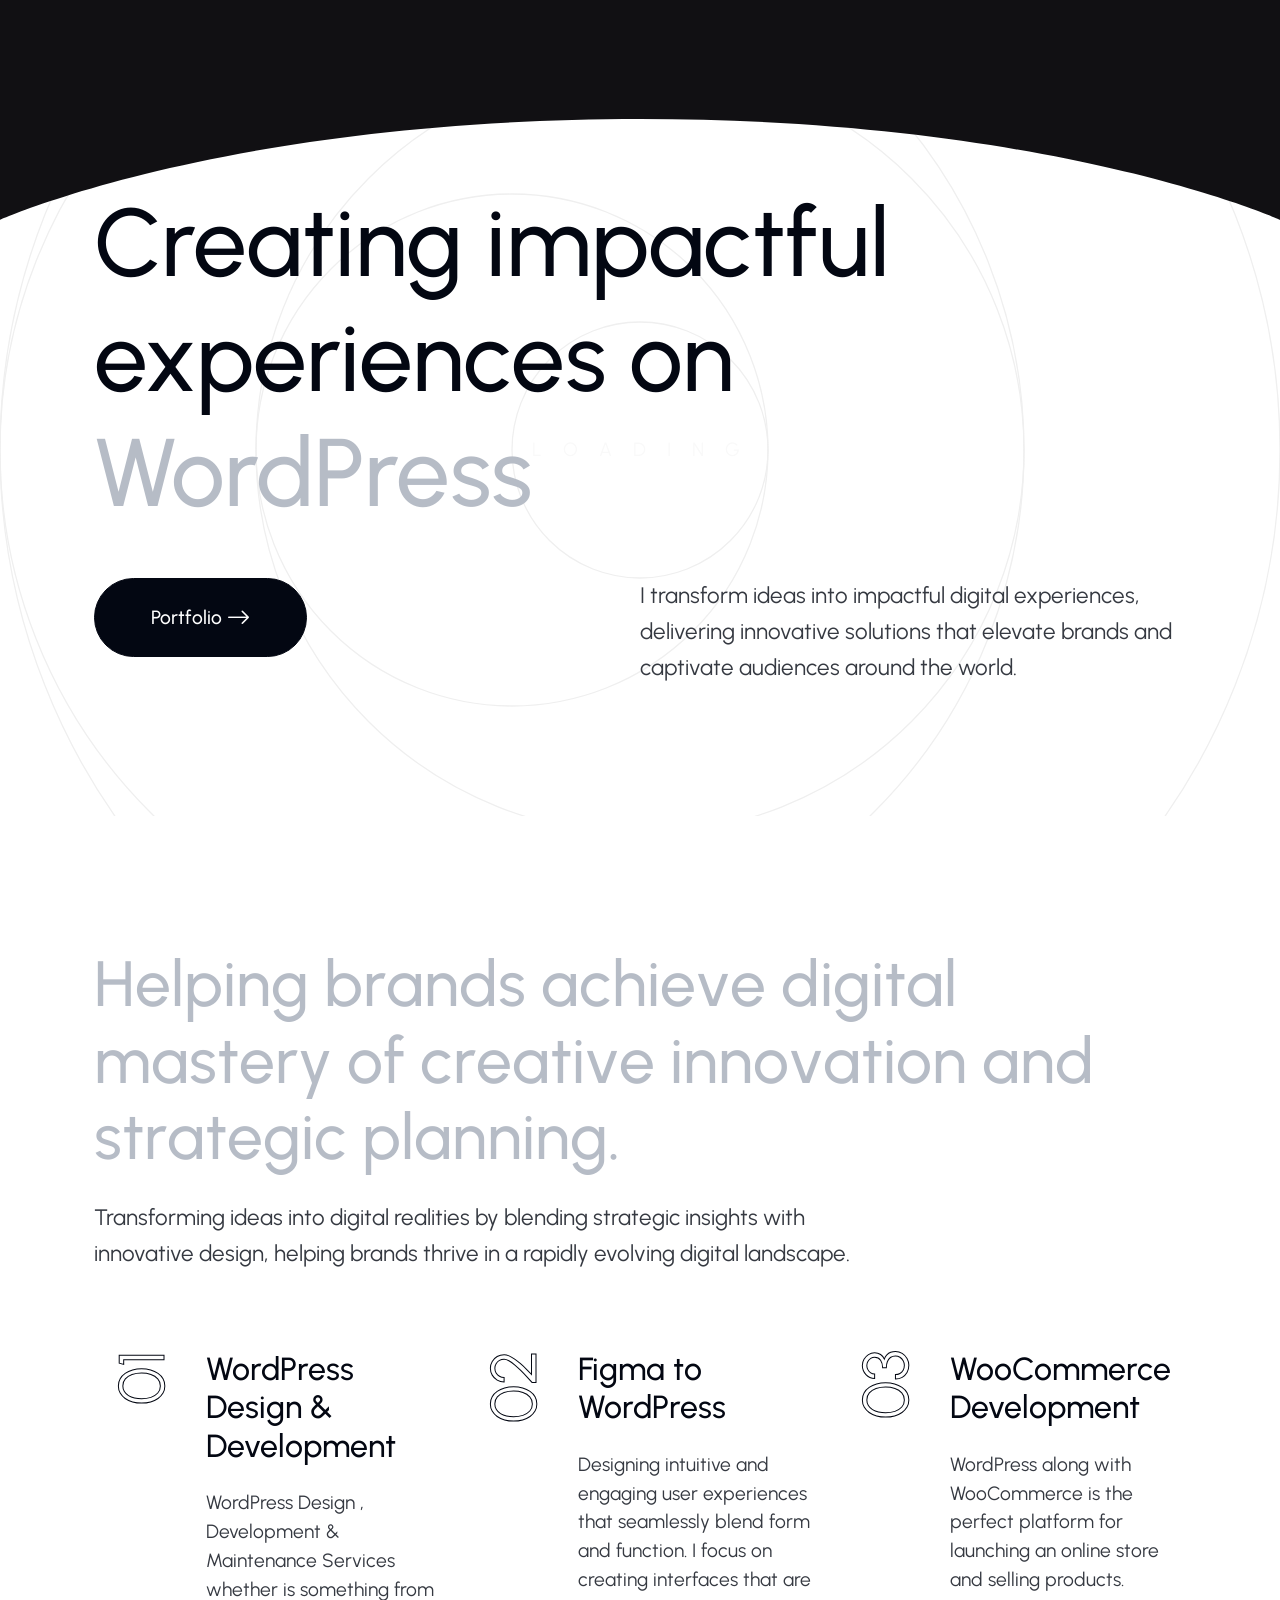
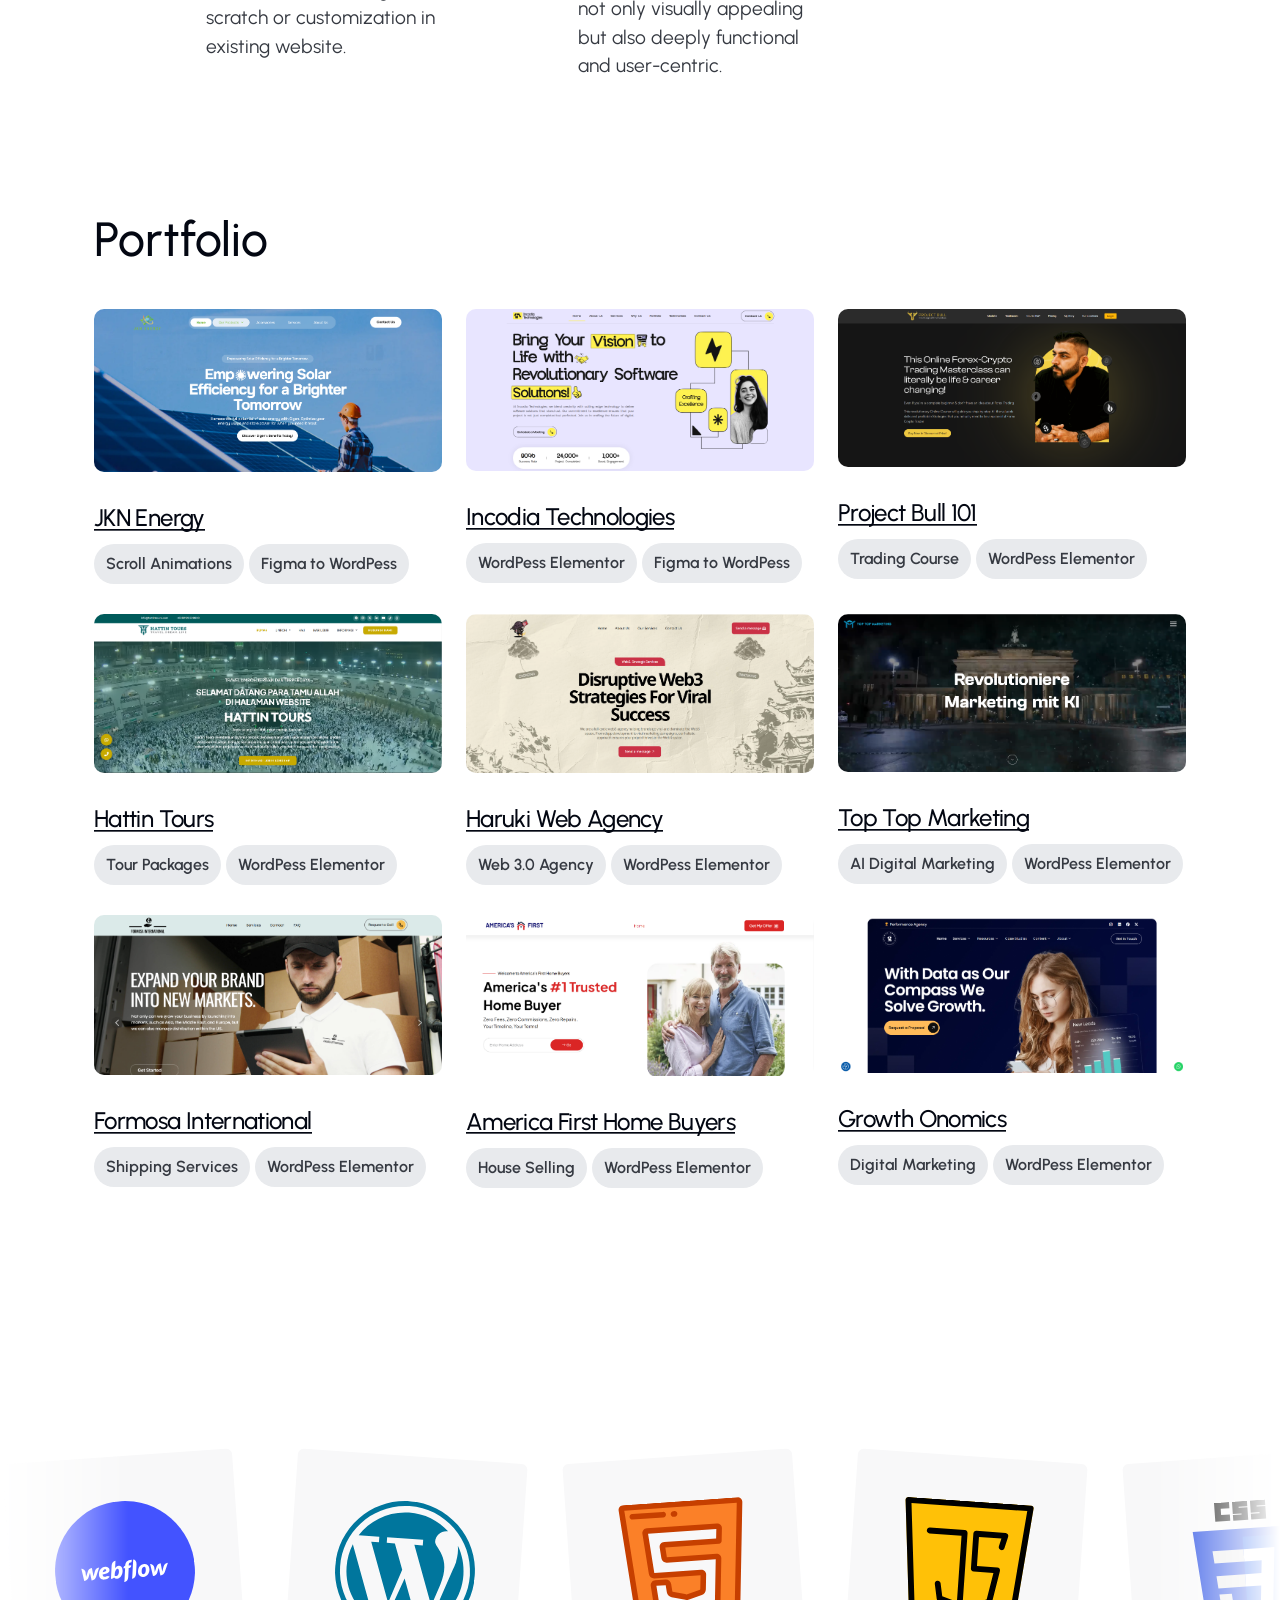
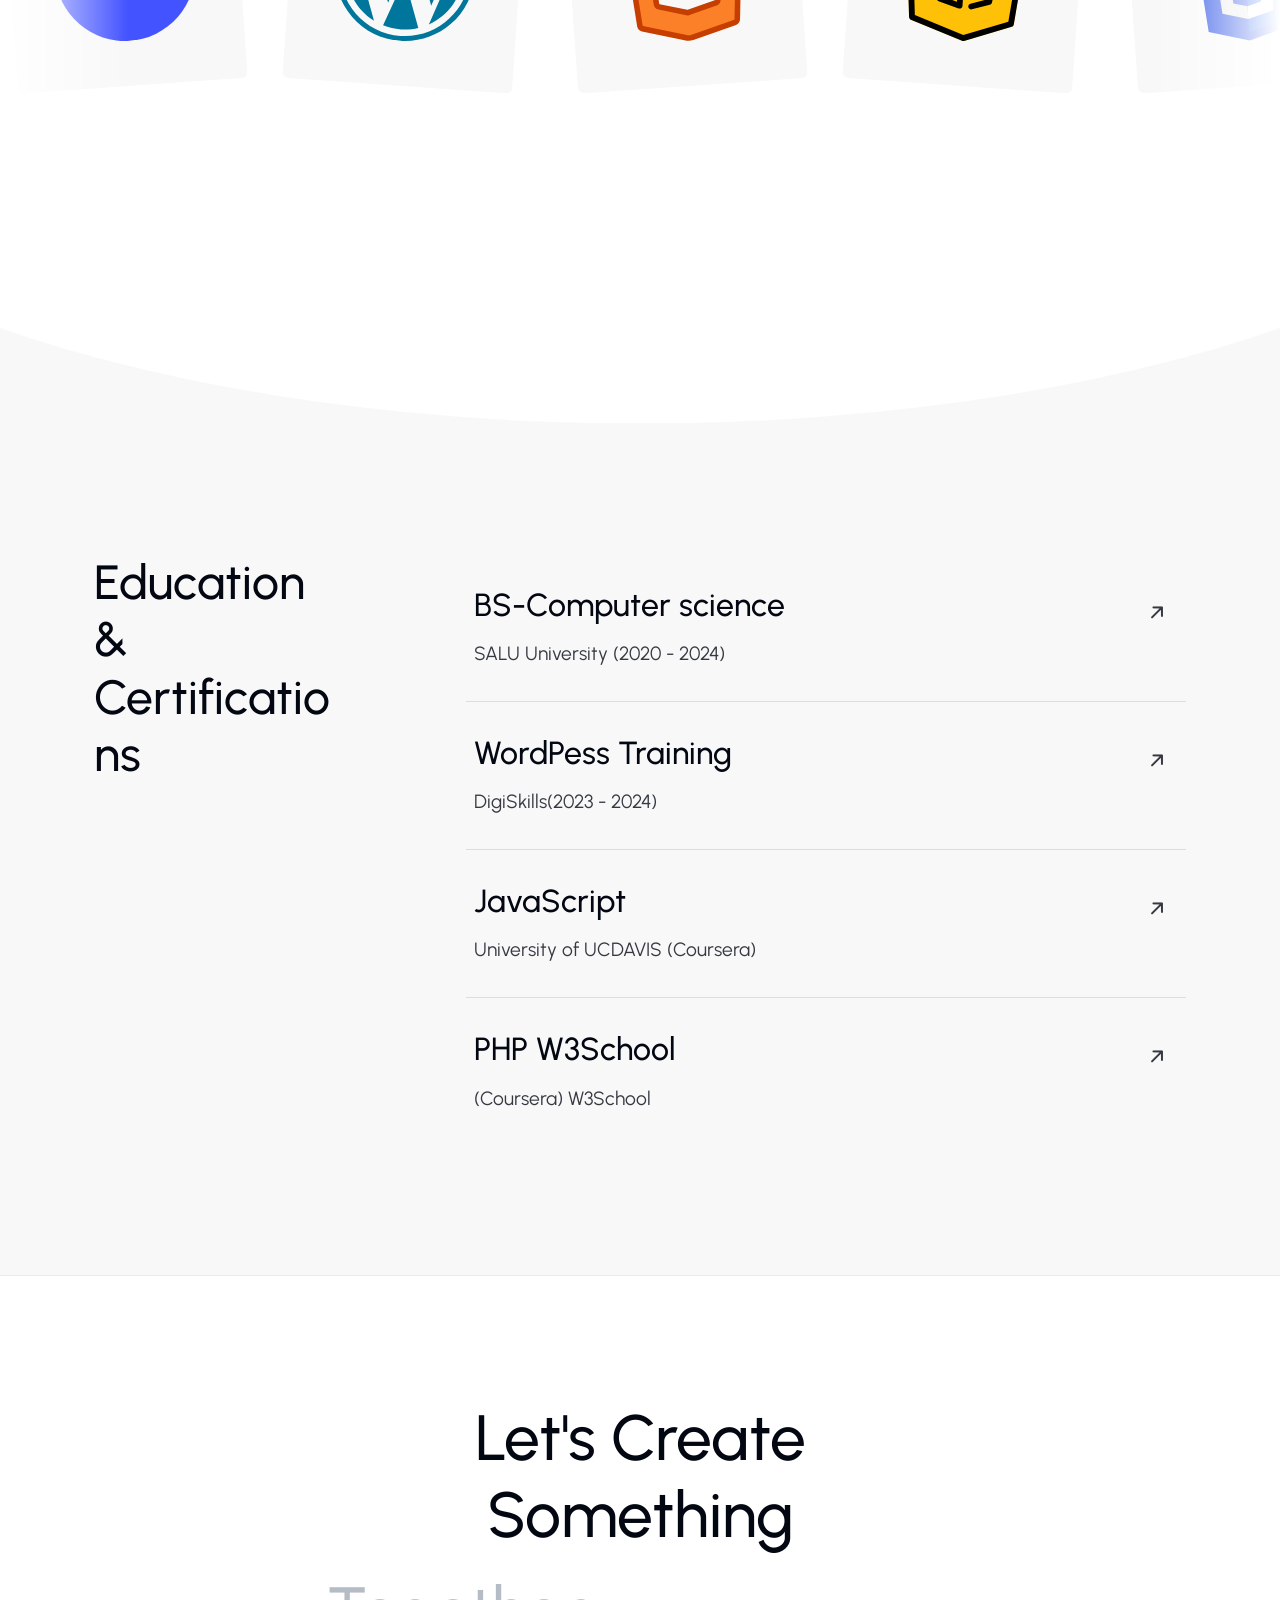
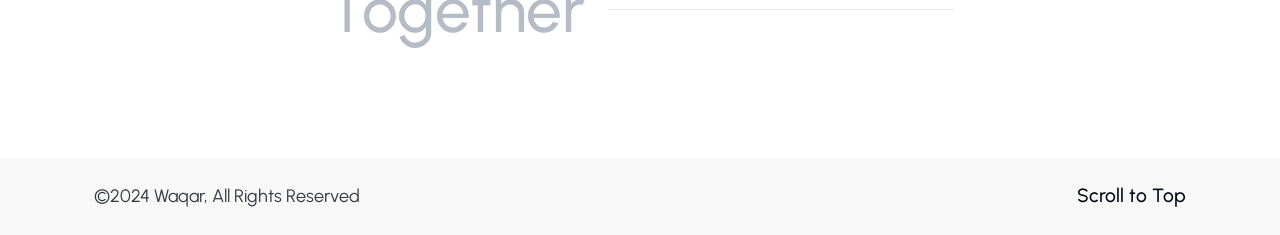
==== commit 2c3290fc: "Merge branch 'main' of https://github.com/devwaqarahmed/portfolio" ====
--- a/index.html
+++ b/index.html
@@ -245,8 +245,8 @@
 											<a href="https://incodiatechnologies.com/" target="_blank">Incodia Technologies</a>
 										</h4>
 										<div class="card-terms">
-											<a class="terms badge" href="#">WordPess</a>
-											<a class="terms badge" href="#">Elementor</a>
+											<a class="terms badge" href="#">WordPess Elementor</a>
+									
 											<a class="terms badge" href="#">Figma to WordPess</a>
 										</div>
 									</div>
@@ -687,7 +687,7 @@
 							<div class="cta-text">
 								<span class="line-item">Together</span>
 								<span class="line"></span>
-								<a class="btn magnetic-button" href="contact.html">Get In Touch! <i class="icon bi bi-arrow-right ms-1"></i><span></span></a>
+								
 							</div>
 
 							
@@ -804,4 +804,4 @@
 </body>
 
 
-</html>+</html>
